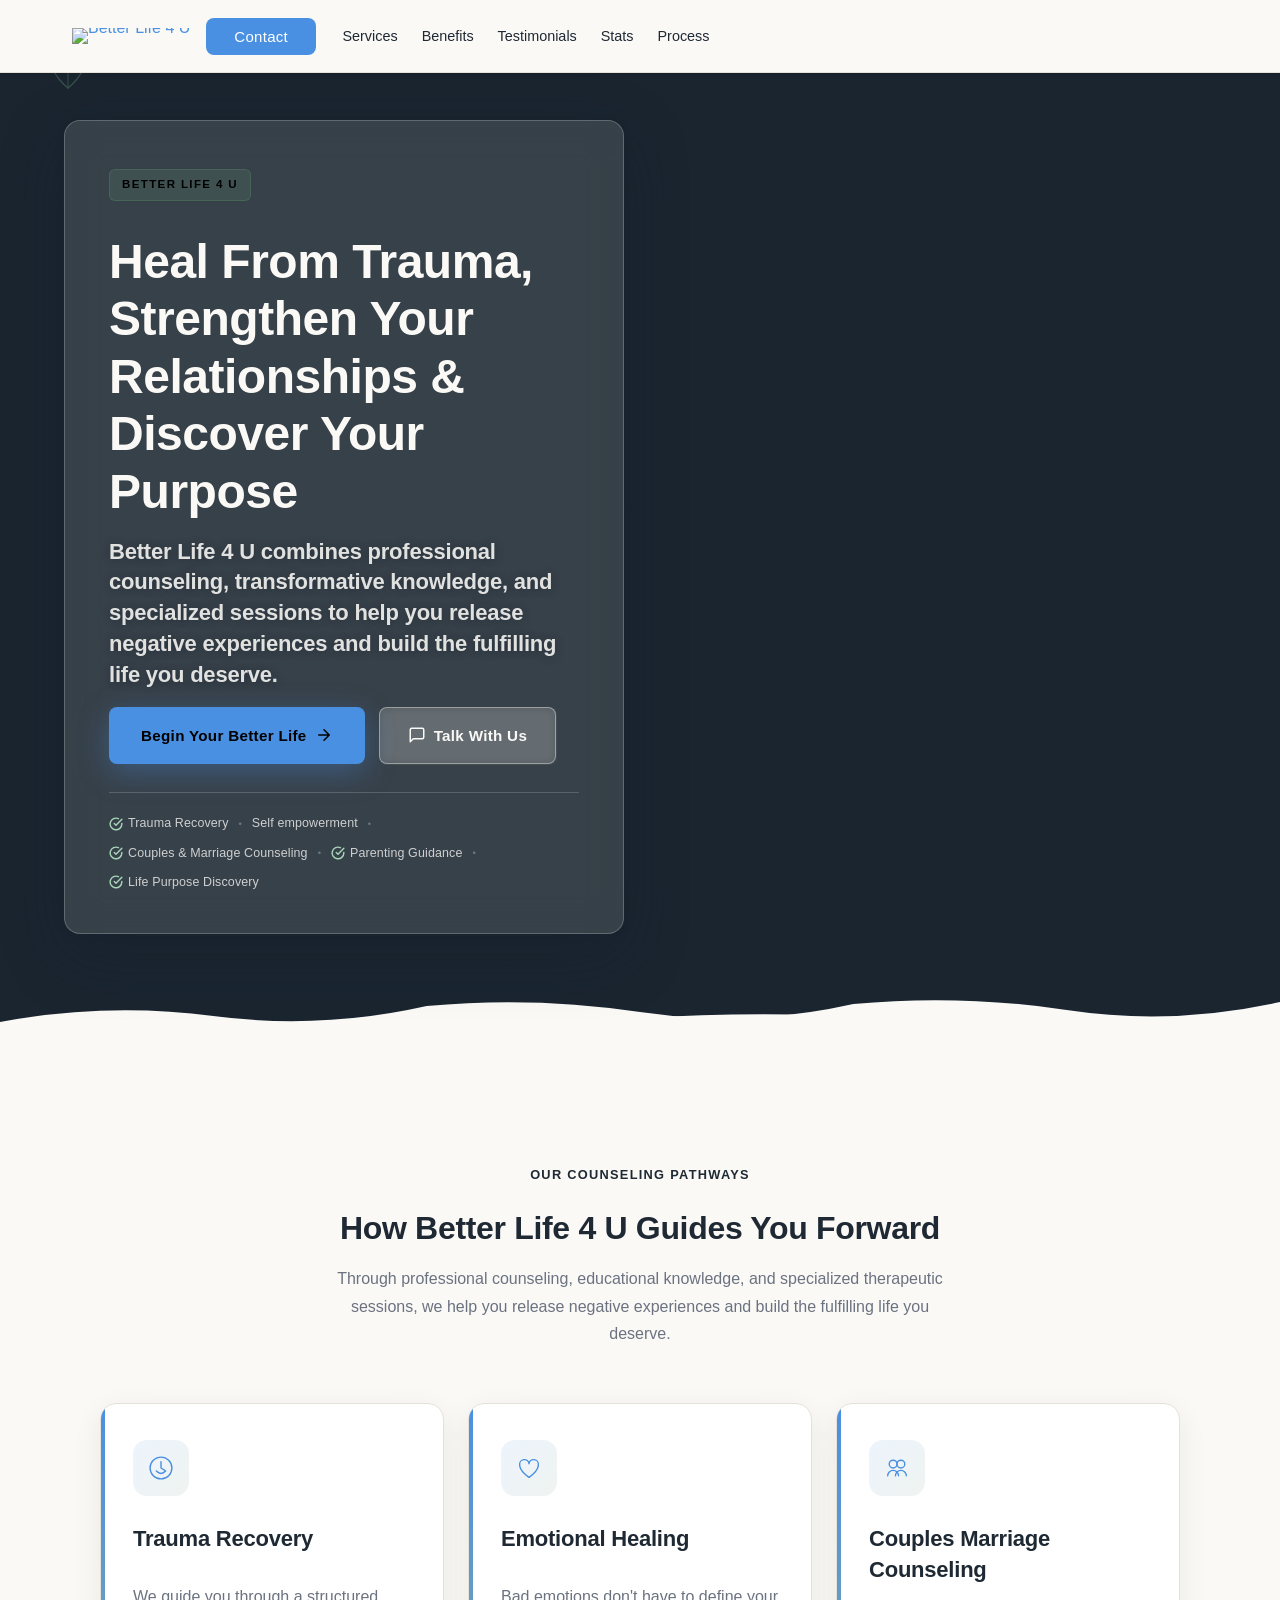
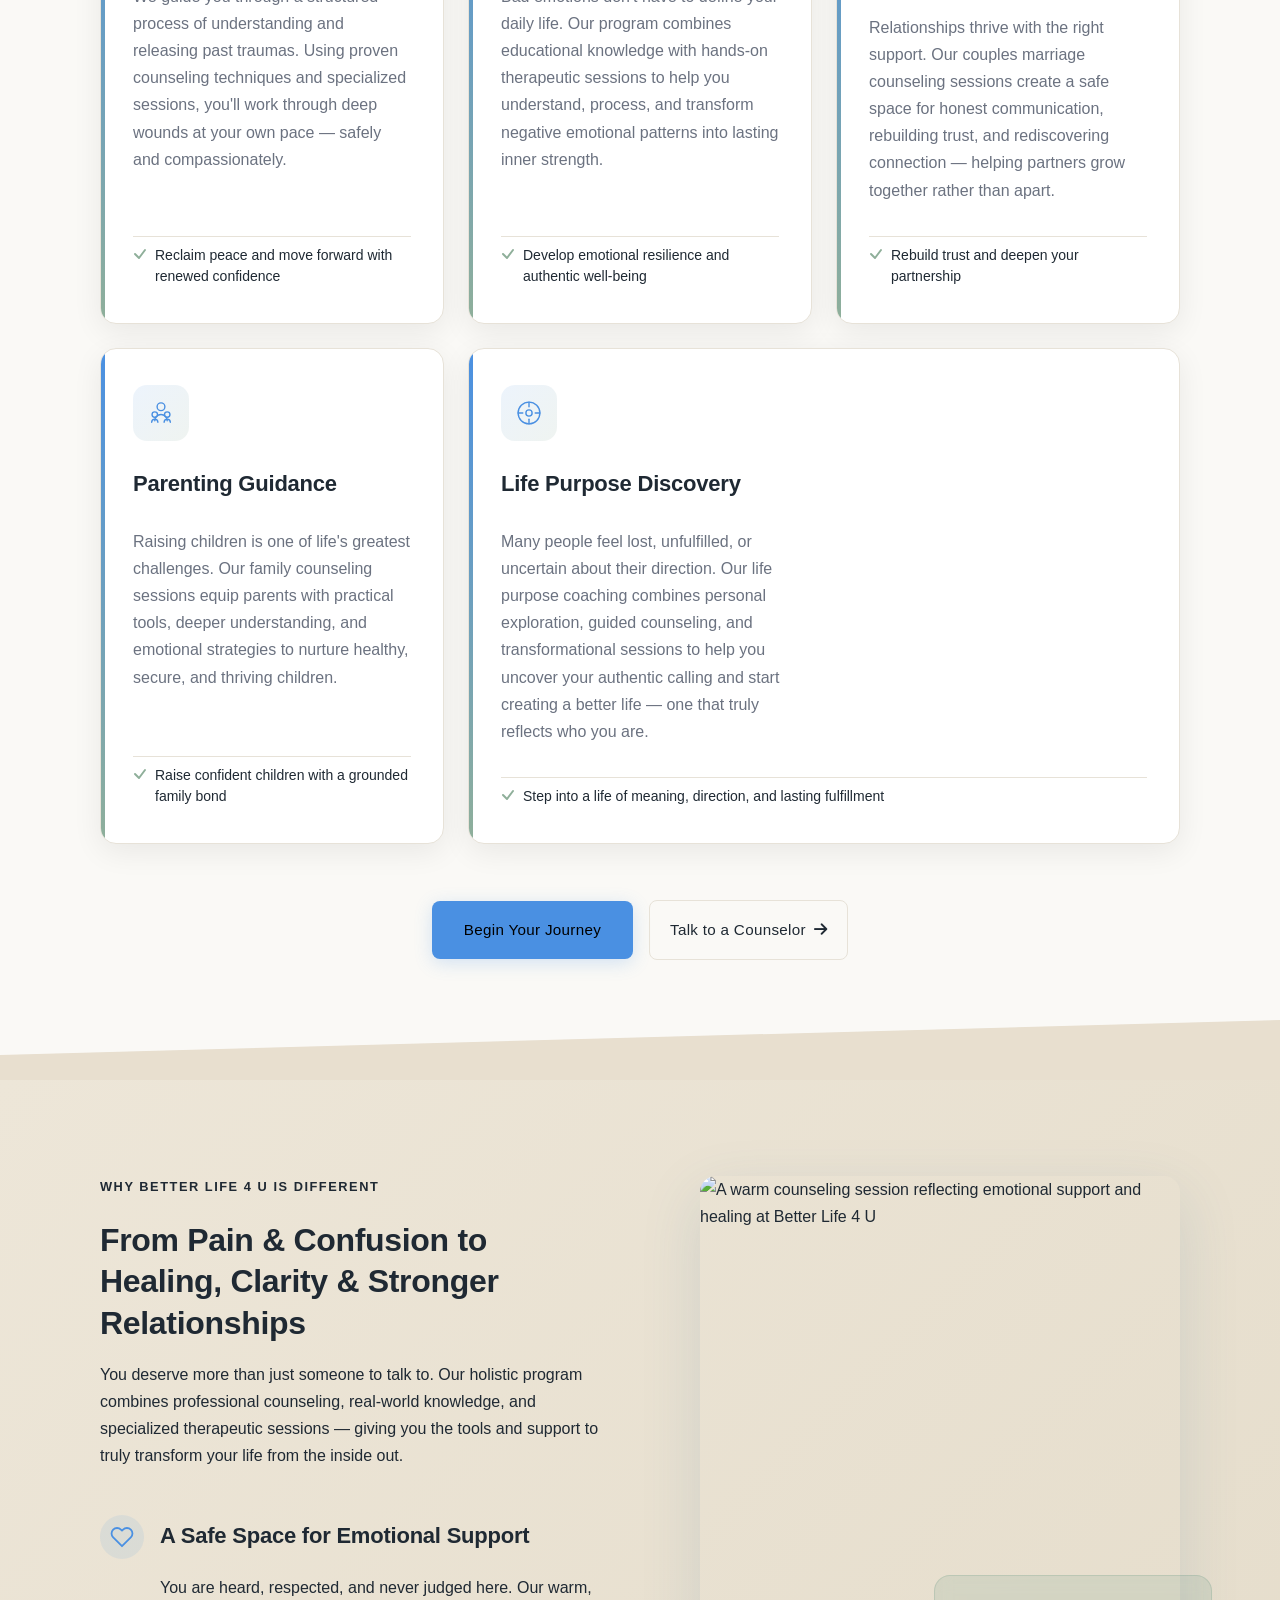
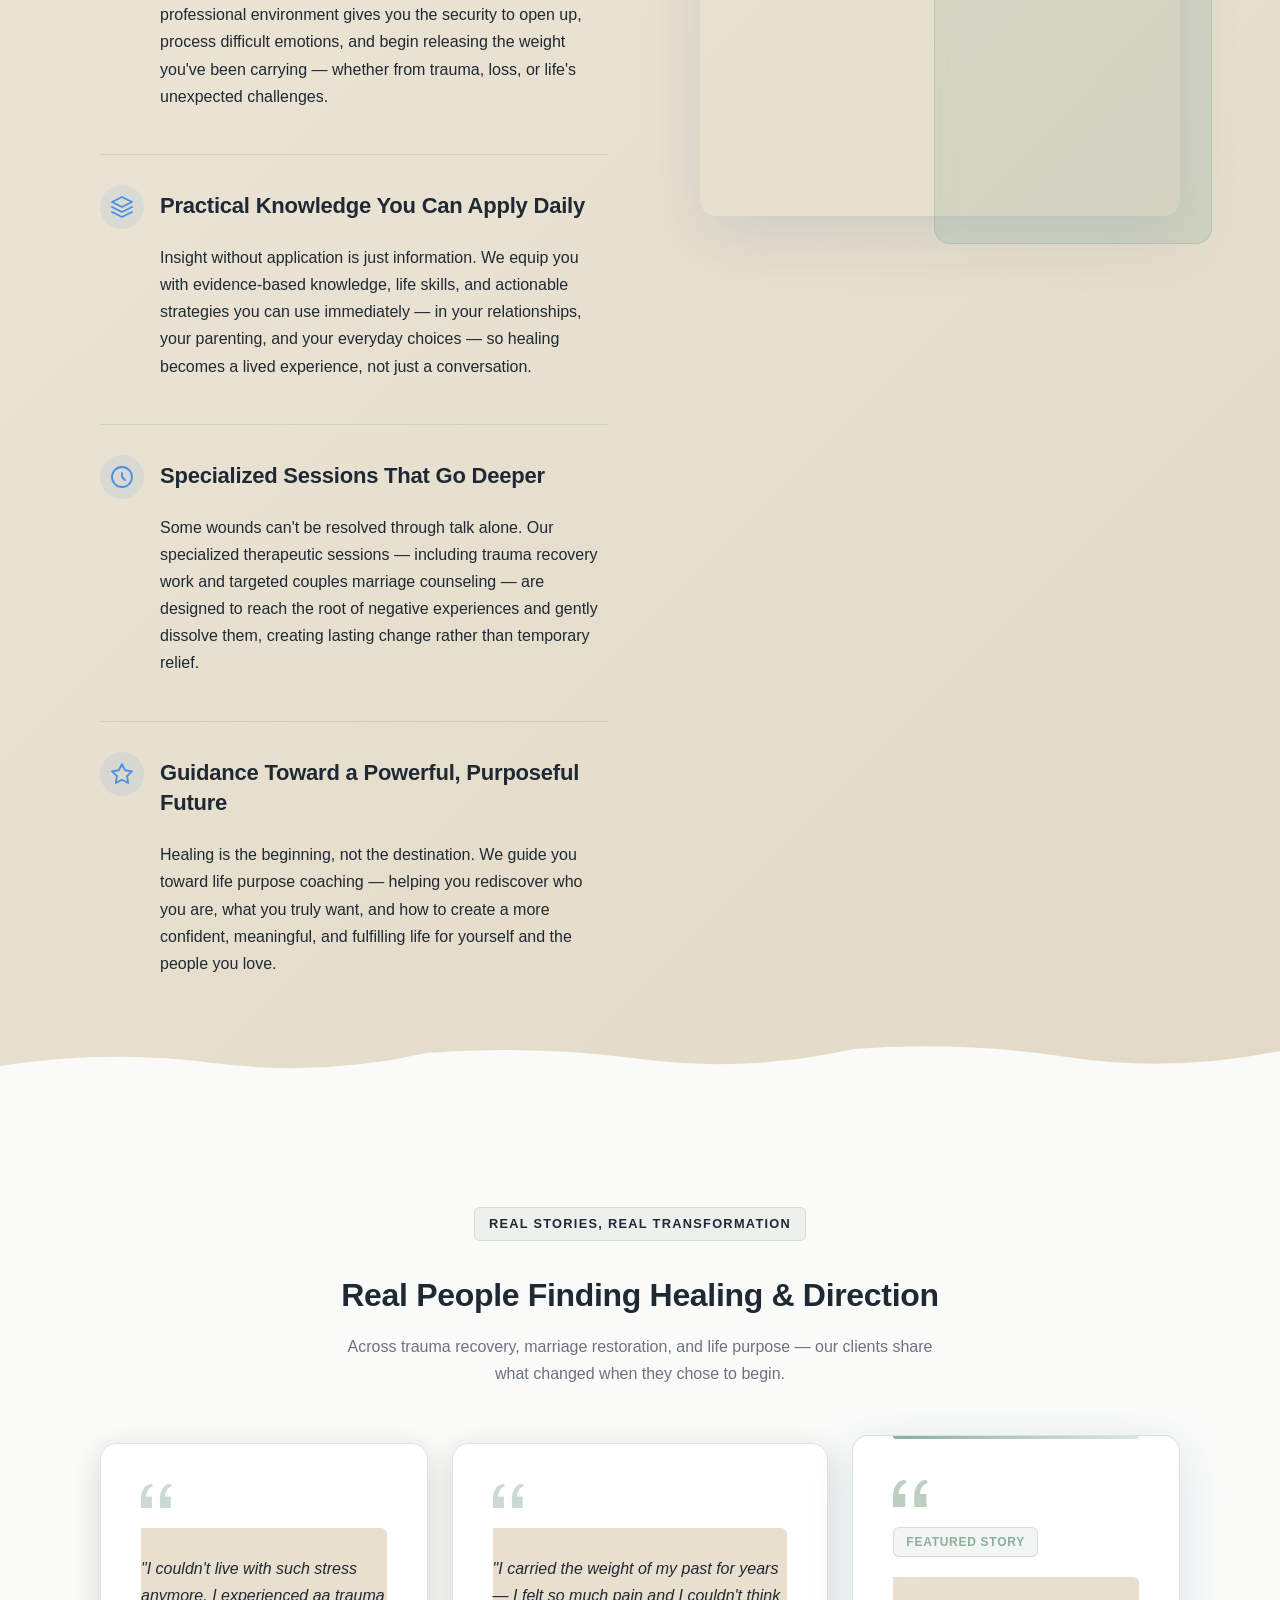
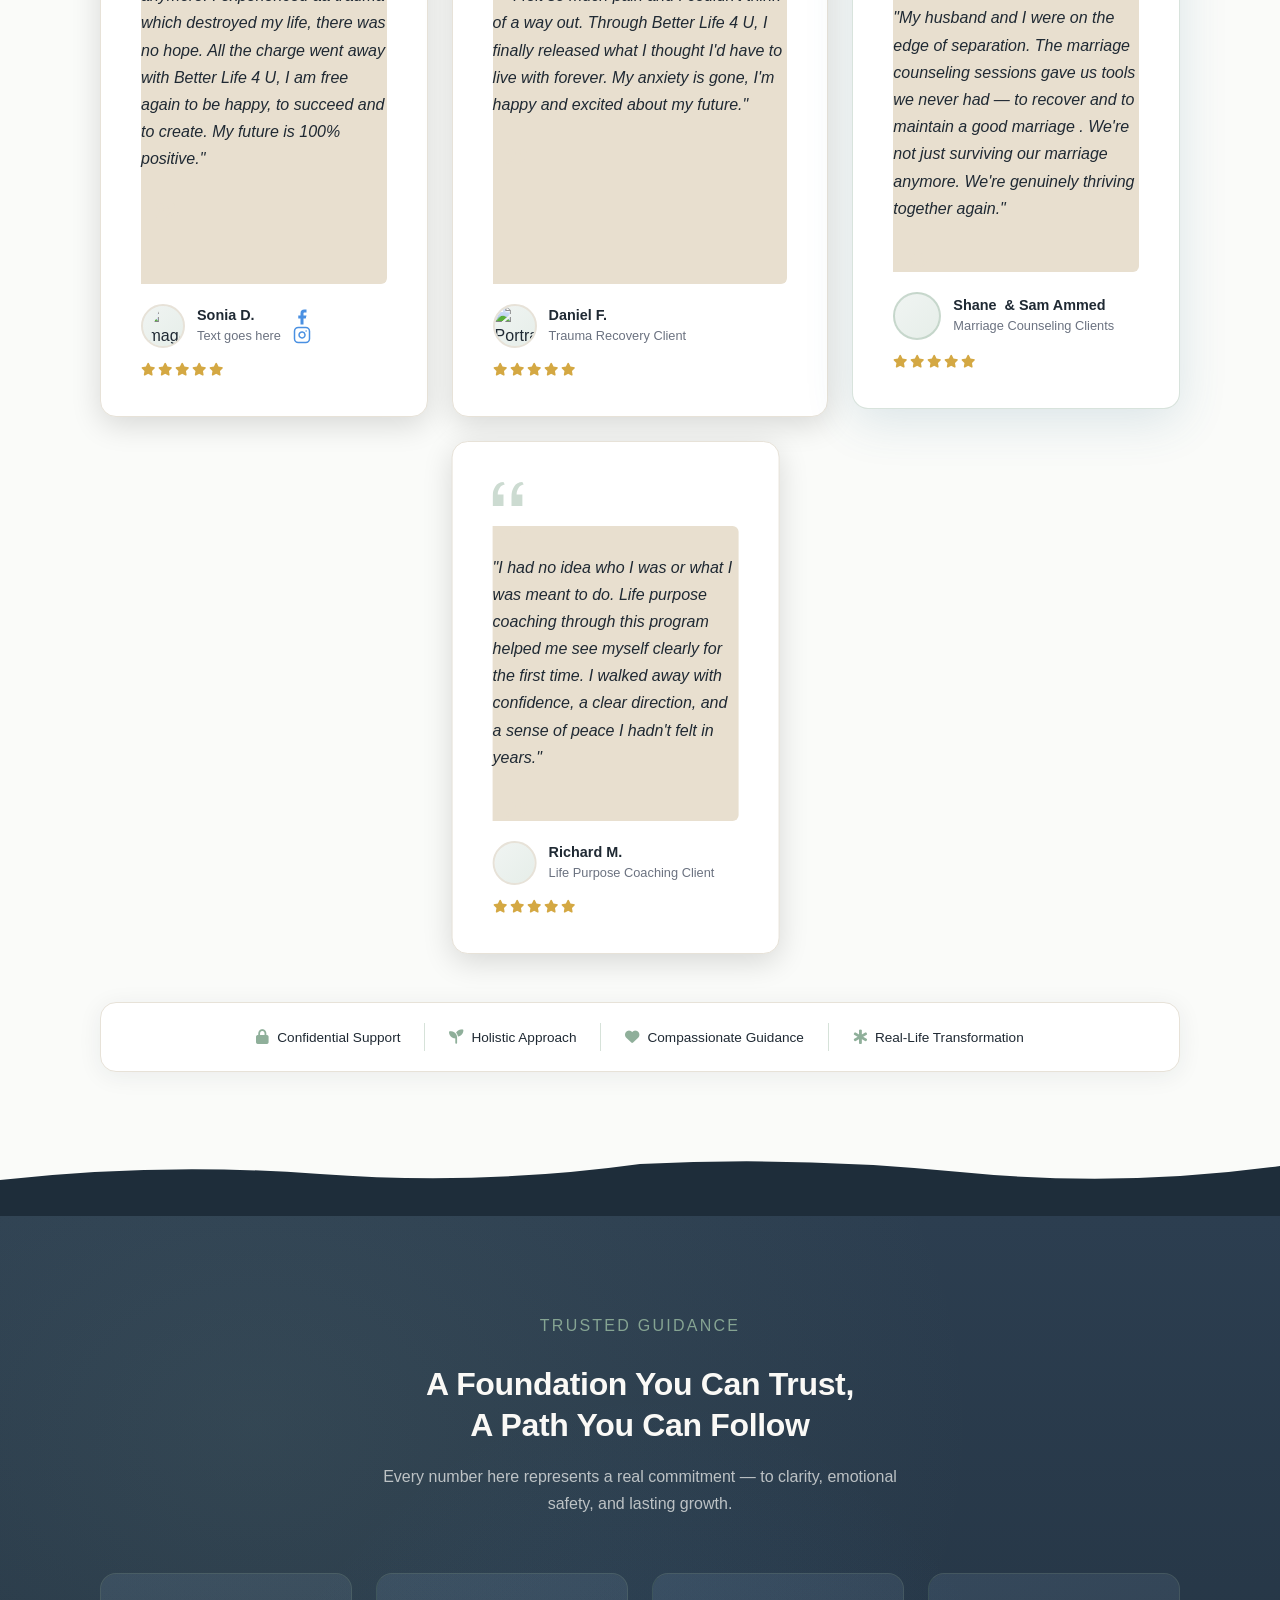
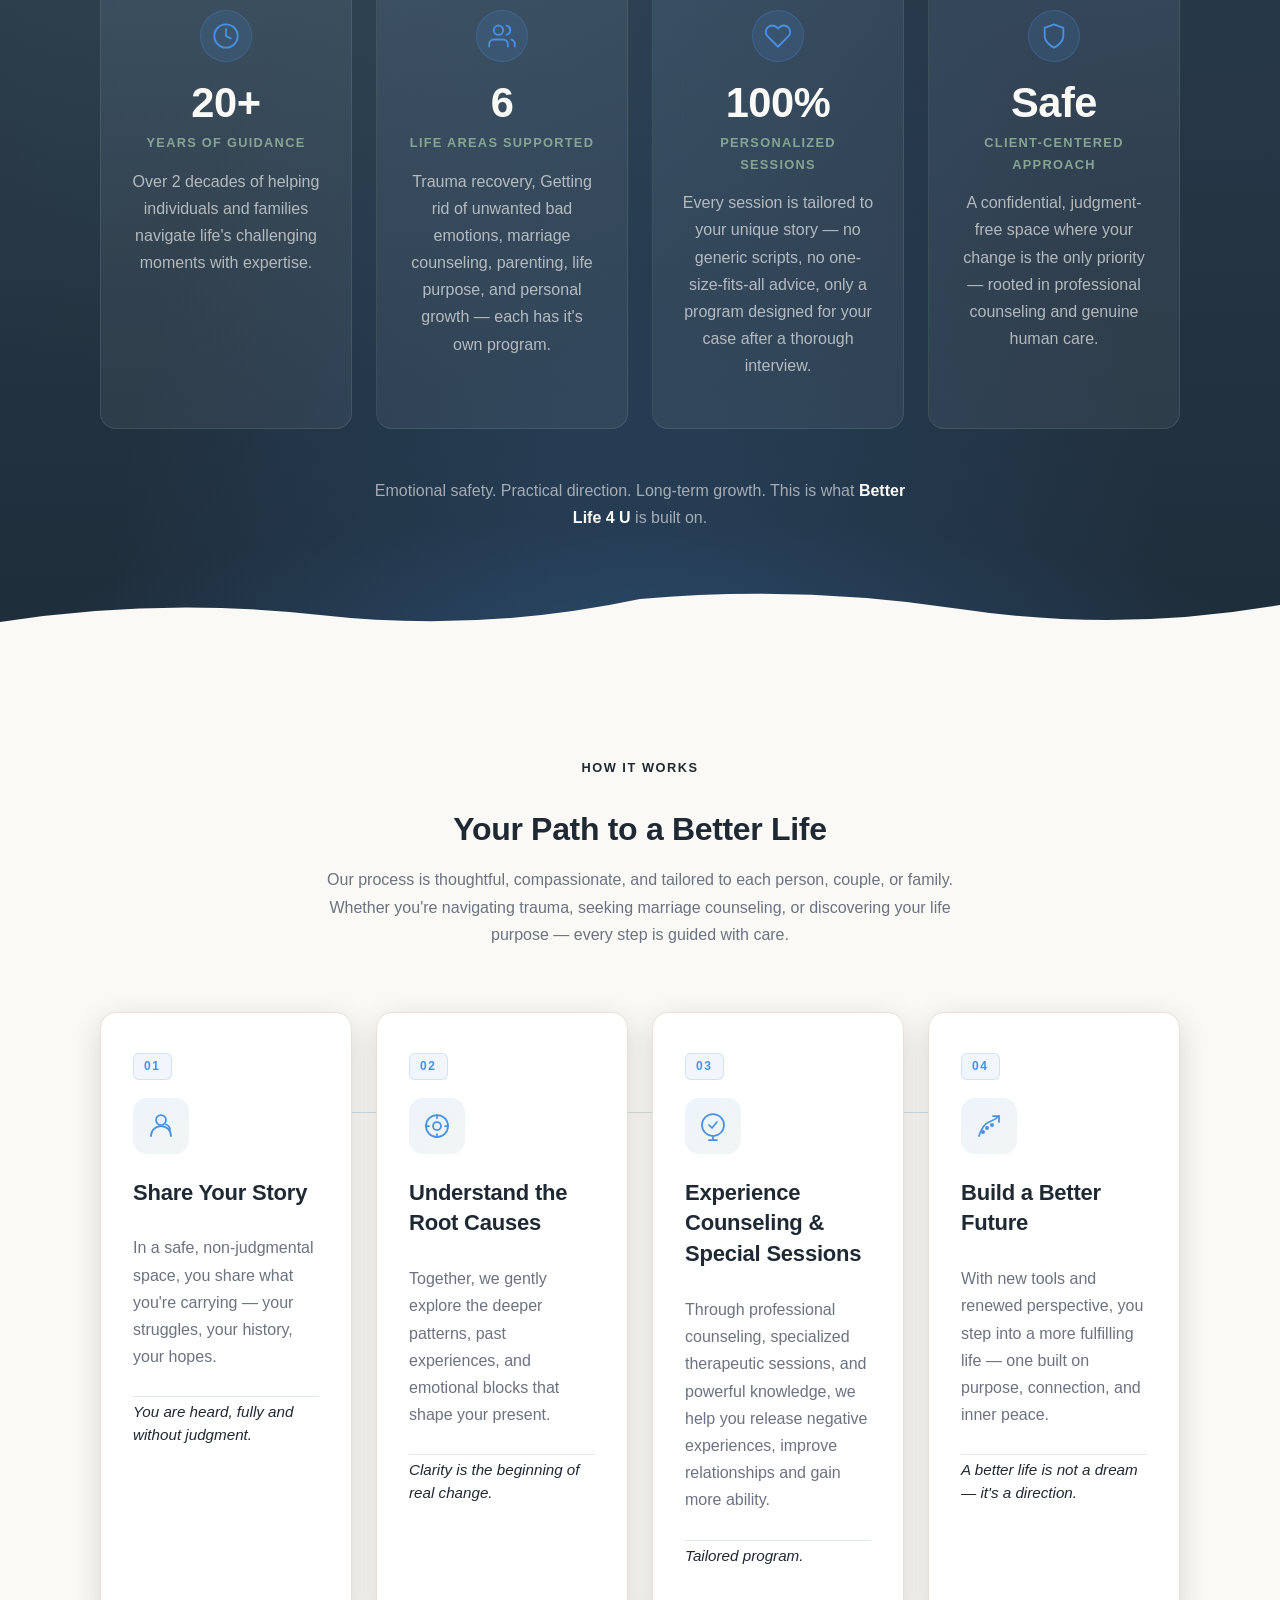
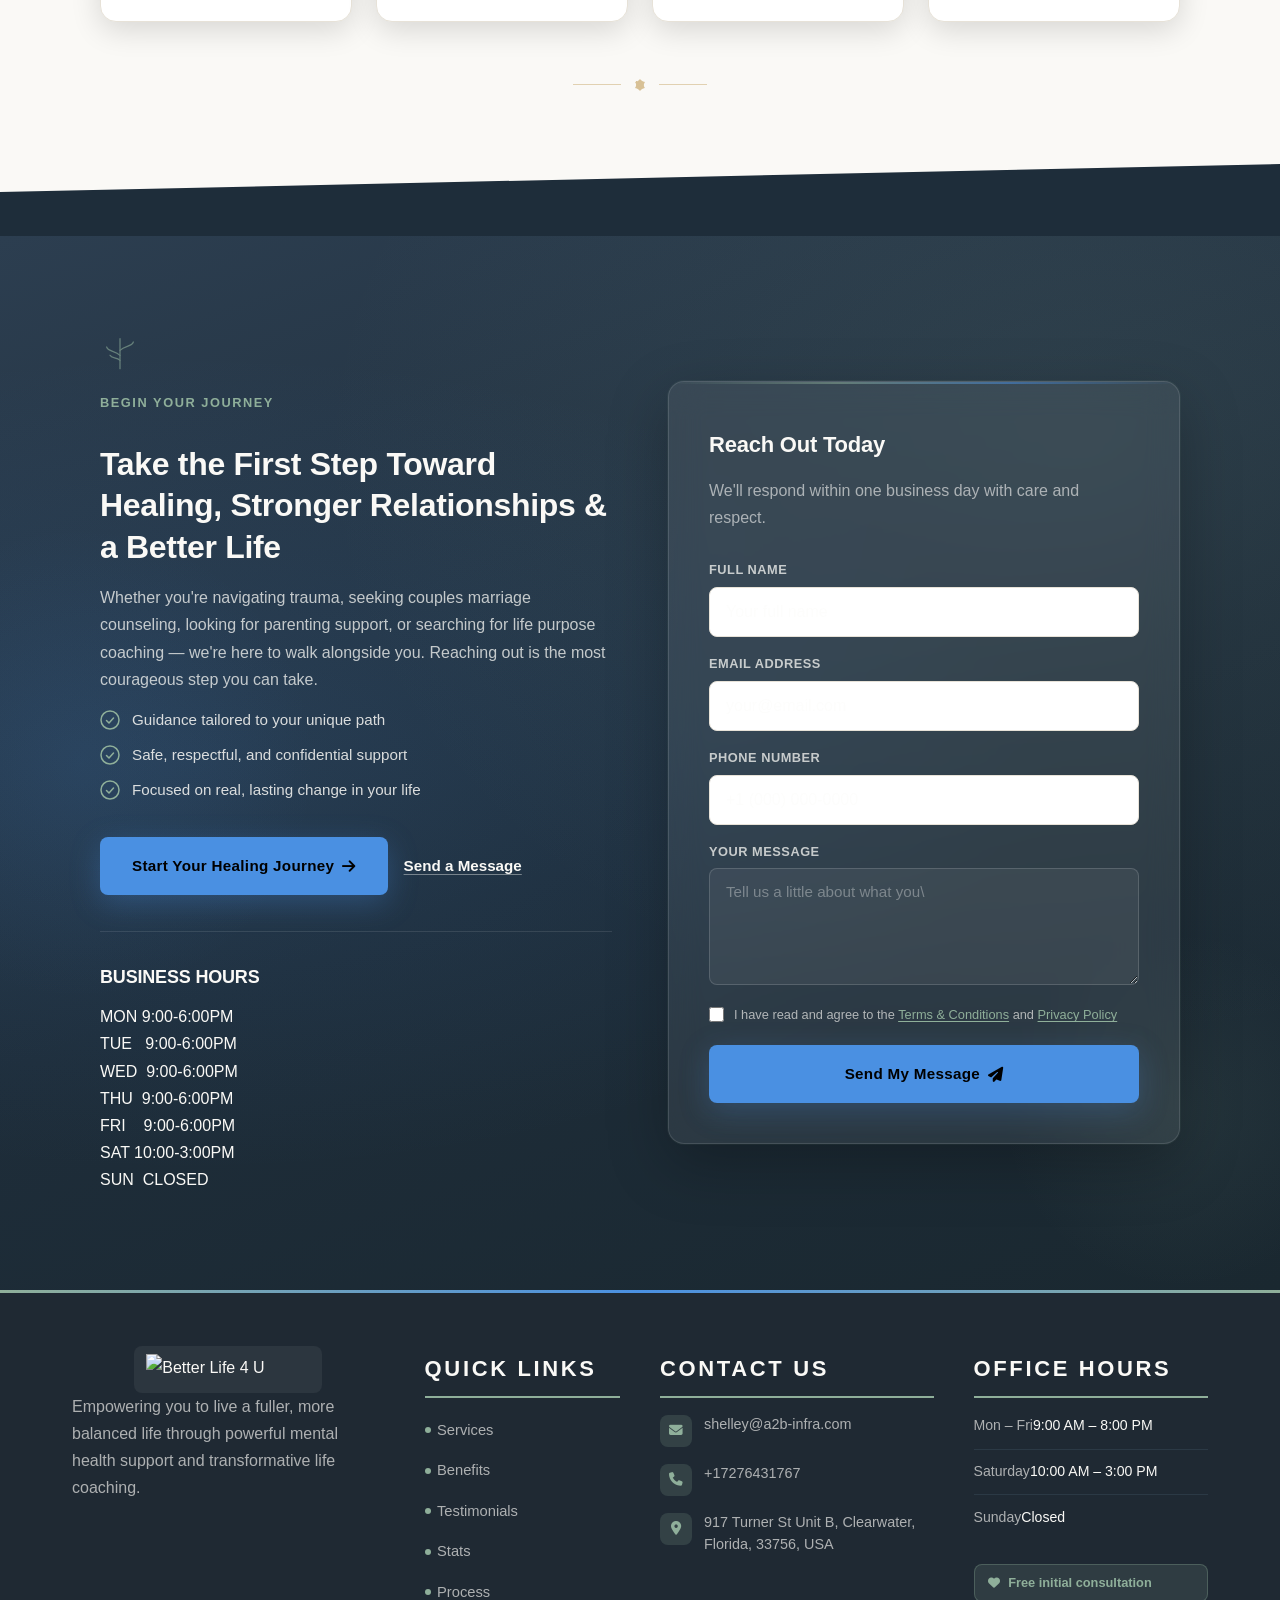
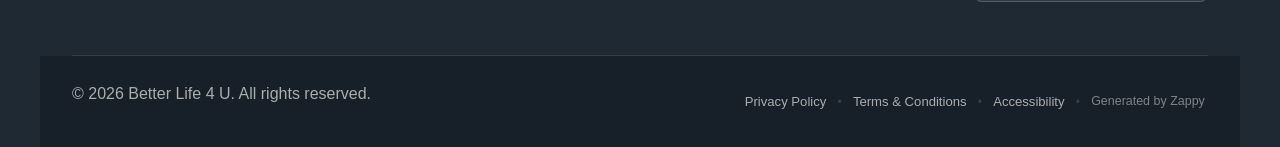
==== public/index.html @ f3b484de "Incremental sync: 1 page(s) — text_edit" ====
<!DOCTYPE html>
<html lang="en">
<head>
    <meta charset="UTF-8">
    <meta name="viewport" content="width=device-width, initial-scale=1.0">
    <meta name="robots" content="index, follow">
    <title>Heal, Grow &amp; Transform Your Life — Better Life 4 U</title>
    <meta name="description" content="Start your journey to emotional freedom today. Better Life 4 U offers couples marriage counseling, trauma recovery, and life purpose coaching to help you build the life you deserve.">
    <meta name="keywords" content="couples marriage counseling, life purpose coaching, overcoming traumas, creating a better life, holistic personal development">
    
    <!-- Favicons -->
    <link rel="icon" type="image/x-icon" href="/assets/favicon.ico">
    <link rel="icon" type="image/png" sizes="16x16" href="/assets/favicon-16x16.png">
    <link rel="icon" type="image/png" sizes="32x32" href="/assets/favicon-32x32.png">
    <link rel="icon" type="image/png" sizes="48x48" href="/assets/favicon-48x48.png">
    <link rel="icon" type="image/png" sizes="192x192" href="/assets/favicon-192x192.png">
    <link rel="icon" type="image/png" sizes="512x512" href="/assets/favicon-512x512.png">
    <link rel="apple-touch-icon" href="/assets/apple-touch-icon.png">
    <!-- Zappy Analytics -->
<script>
(function() {
  'use strict';
  
  // Configuration
  var config = {
    websiteId: '5d0350ec-be22-4048-b2dc-c63a0d45ce3d',
    apiUrl: 'https://api.zappy5.com/api/analytics/track',
    sessionDuration: 30 * 60 * 1000, // 30 minutes
    visitorDuration: 30 * 24 * 60 * 60 * 1000, // 30 days
    trackPageViews: true,
    trackClicks: true,
    trackFormSubmissions: true
  };
  
  // Generate or retrieve persistent visitor ID (30 days)
  function getVisitorId() {
    var visitorKey = 'zappy_visitor_' + config.websiteId;
    var visitor = null;
    
    try {
      visitor = localStorage.getItem(visitorKey);
      if (visitor) {
        var visitorData = JSON.parse(visitor);
        var now = Date.now();
        
        // Check if visitor ID is still valid (30 days)
        if (now - visitorData.created < config.visitorDuration) {
          // Update last seen timestamp
          visitorData.lastSeen = now;
          localStorage.setItem(visitorKey, JSON.stringify(visitorData));
          return visitorData.id;
        }
      }
    } catch (e) {
      console.warn('Zappy Analytics: LocalStorage not available');
    }
    
    // Generate new visitor ID
    var newVisitorId = 'zv_' + Date.now() + '_' + Math.random().toString(36).substr(2, 9);
    
    try {
      localStorage.setItem(visitorKey, JSON.stringify({
        id: newVisitorId,
        created: Date.now(),
        lastSeen: Date.now()
      }));
    } catch (e) {
      // Continue without local storage
    }
    
    return newVisitorId;
  }
  
  // Generate or retrieve session ID (30 minutes)
  function getSessionId() {
    var sessionKey = 'zappy_session_' + config.websiteId;
    var session = null;
    
    try {
      session = sessionStorage.getItem(sessionKey);
      if (session) {
        var sessionData = JSON.parse(session);
        var now = Date.now();
        
        // Check if session is still valid
        if (now - sessionData.timestamp < config.sessionDuration) {
          // Update timestamp
          sessionData.timestamp = now;
          sessionStorage.setItem(sessionKey, JSON.stringify(sessionData));
          return sessionData.id;
        }
      }
    } catch (e) {
      console.warn('Zappy Analytics: SessionStorage not available');
    }
    
    // Generate new session ID
    var newSessionId = 'zs_' + Date.now() + '_' + Math.random().toString(36).substr(2, 9);
    
    try {
      sessionStorage.setItem(sessionKey, JSON.stringify({
        id: newSessionId,
        timestamp: Date.now()
      }));
    } catch (e) {
      // Continue without session storage
    }
    
    return newSessionId;
  }
  
  var visitorId = getVisitorId();
  var sessionId = getSessionId();
  
  // Track an event
  function trackEvent(eventType, data) {
    data = data || {};
    
    var eventData = {
      website_id: config.websiteId,
      event_type: eventType,
      page_path: window.location.pathname,
      referrer: document.referrer || 'direct',
      visitor_id: visitorId,
      session_id: sessionId,
      metadata: data
    };
    
    // Use sendBeacon if available (better for page unload events)
    if (navigator.sendBeacon) {
      var blob = new Blob([JSON.stringify(eventData)], { type: 'application/json' });
      navigator.sendBeacon(config.apiUrl, blob);
    } else {
      // Fallback to fetch
      fetch(config.apiUrl, {
        method: 'POST',
        headers: {
          'Content-Type': 'application/json'
        },
        body: JSON.stringify(eventData),
        keepalive: true
      }).catch(function(error) {
        console.warn('Zappy Analytics: Failed to track event', error);
      });
    }
  }
  
  // Track page view
  if (config.trackPageViews) {
    trackEvent('pageview', {
      title: document.title,
      url: window.location.href
    });
  }
  
  // Track clicks on important elements
  if (config.trackClicks) {
    document.addEventListener('click', function(e) {
      var target = e.target;
      
      // Track button clicks (counted as actions)
      if (target.tagName === 'BUTTON' || target.closest('button')) {
        var button = target.tagName === 'BUTTON' ? target : target.closest('button');
        trackEvent('click', {
          element: 'button',
          text: button.textContent.trim().substring(0, 100),
          id: button.id || null,
          class: button.className || null
        });
      }
      
      // Track link clicks (navigation - not counted as actions)
      else if (target.tagName === 'A' || target.closest('a')) {
        var link = target.tagName === 'A' ? target : target.closest('a');
        trackEvent('navigation', {
          element: 'link',
          text: link.textContent.trim().substring(0, 100),
          href: link.href,
          external: link.hostname !== window.location.hostname
        });
      }
    }, true);
  }
  
  // Track form submissions
  if (config.trackFormSubmissions) {
    document.addEventListener('submit', function(e) {
      var form = e.target;
      
      trackEvent('form_submit', {
        form_id: form.id || null,
        form_name: form.name || null,
        form_action: form.action || null,
        form_method: form.method || 'GET'
      });
    }, true);
  }
  
  // Track time on page (send on page unload)
  var pageLoadTime = Date.now();
  
  window.addEventListener('beforeunload', function() {
    var timeOnPage = Math.floor((Date.now() - pageLoadTime) / 1000); // in seconds
    
    trackEvent('page_unload', {
      time_on_page: timeOnPage,
      page_path: window.location.pathname
    });
  });
  
  // Expose tracking function globally for custom events
  window.zappyAnalytics = {
    track: trackEvent,
    getVisitorId: function() { return visitorId; },
    getSessionId: function() { return sessionId; }
  };
  
})();
</script>
<!-- End Zappy Analytics -->
    <meta property="og:title" content="Heal, Grow &amp; Transform Your Life — Better Life 4 U">
    <meta property="og:description" content="Start your journey to emotional freedom today. Better Life 4 U offers couples marriage counseling, trauma recovery, and life purpose coaching to help you build the life you deserve.">
    <meta name="twitter:card" content="summary_large_image">
    <meta name="twitter:title" content="Heal, Grow &amp; Transform Your Life — Better Life 4 U">
    <meta name="twitter:description" content="Start your journey to emotional freedom today. Better Life 4 U offers couples marriage counseling, trauma recovery, and life purpose coaching to help you build the life you deserve.">
    <meta property="og:type" content="website">
  <meta property="og:locale" content="en_US">
  
  
  
  
  
  <link rel="stylesheet" href="https://cdnjs.cloudflare.com/ajax/libs/font-awesome/6.4.0/css/all.min.css">
  <style>
    .skip-link { position: absolute; top: 0; left: 0; transform: translateY(-200%); padding: 12px 18px; background: var(--bg-dark, #1a1a1a); color: var(--text-light, #fff); font-weight: 600; border-radius: 0 0 8px 0; z-index: 10000; }
    .skip-link:focus { transform: none; outline: 2px solid var(--ring, #fff); outline-offset: 2px; }
    :focus-visible { outline: 2px solid var(--ring, currentColor); outline-offset: 3px; }
  </style>


  
    <!-- Favicons -->
    <link rel="icon" type="image/x-icon" href="/assets/favicon.ico">
    <link rel="icon" type="image/png" sizes="16x16" href="/assets/favicon-16x16.png">
    <link rel="icon" type="image/png" sizes="32x32" href="/assets/favicon-32x32.png">
    <link rel="icon" type="image/png" sizes="48x48" href="/assets/favicon-48x48.png">
    <link rel="icon" type="image/png" sizes="192x192" href="/assets/favicon-192x192.png">
    <link rel="icon" type="image/png" sizes="512x512" href="/assets/favicon-512x512.png">
    <link rel="apple-touch-icon" href="/assets/apple-touch-icon.png">
    <!-- Cookie Consent -->
    <link rel="stylesheet" href="https://cdn.jsdelivr.net/npm/vanilla-cookieconsent@3/dist/cookieconsent.css">
    <script src="https://cdn.jsdelivr.net/npm/vanilla-cookieconsent@3/dist/cookieconsent.umd.js"></script>
    <!-- Mickidum Accessibility Toolbar -->
    <script src="https://cdn.jsdelivr.net/gh/mickidum/acc_toolbar/acctoolbar/acctoolbar.min.js"></script>
    <link rel="stylesheet" href="/styles.css">

    <style id="zappy-dropdown-submenu-styles">
      /* ========== DESKTOP DROPDOWN SUBMENU STYLES ========== */
      /* Base styles for dropdown submenus - parent must be positioned */
      .nav-menu li:has(.sub-menu), nav li:has(.sub-menu), .navbar li:has(.sub-menu), #navMenu li:has(.sub-menu) { position: relative; }
      /* Submenu base - hidden by default */
      .nav-menu .sub-menu, nav .sub-menu, .navbar .sub-menu, #navMenu .sub-menu { display: block !important; position: absolute !important; top: 100%; left: 0; min-width: 220px; background: white; border-radius: 8px; box-shadow: 0 8px 25px rgba(0,0,0,0.15); padding: 8px 0; opacity: 0; visibility: hidden; transform: translateY(10px); transition: all 0.3s ease; z-index: 1000; list-style: none; pointer-events: none; }
      /* CRITICAL: Desktop hover styles to show dropdown */
      .nav-menu li:hover > .sub-menu, nav li:hover > .sub-menu, .navbar li:hover > .sub-menu, #navMenu li:hover > .sub-menu { opacity: 1 !important; visibility: visible !important; transform: translateY(0) !important; pointer-events: auto !important; }
      /* Submenu item styling */
      .sub-menu li { list-style: none; margin: 0; padding: 0; }
      .sub-menu a { display: block !important; padding: 10px 16px !important; color: var(--text-dark, #333) !important; font-weight: 500; text-decoration: none; white-space: nowrap; transition: background-color 0.2s; }
      .sub-menu .zappy-nav-child > a { padding-left: 28px !important; font-size: 0.9em !important; opacity: 0.85 !important; }
      [dir="rtl"] .sub-menu .zappy-nav-child > a, html[lang="he"] .sub-menu .zappy-nav-child > a, html[lang="ar"] .sub-menu .zappy-nav-child > a { padding-left: 10px !important; padding-right: 28px !important; }
      .sub-menu .zappy-nav-parent > a { font-weight: 600 !important; }
      .sub-menu a:hover { background-color: #f5f5f5; }
      /* RTL (Hebrew/Arabic) dropdown positioning */
      [dir="rtl"] .nav-menu .sub-menu, [dir="rtl"] nav .sub-menu, [dir="rtl"] .navbar .sub-menu, html[lang="he"] .nav-menu .sub-menu, html[lang="he"] nav .sub-menu, html[lang="he"] .navbar .sub-menu, html[lang="ar"] .nav-menu .sub-menu, html[lang="ar"] nav .sub-menu, html[lang="ar"] .navbar .sub-menu { left: auto !important; right: 0 !important; }
      /* Hide empty dropdown menus (exclude catalog sub-menus that use <a> children instead of <li>) */
      .sub-menu:empty, .sub-menu:not(:has(li:not(.zappy-hidden-menu-item))):not(:has(> a)), .sub-menu:not(:has(li)):not(:has(> a)) { display: none !important; opacity: 0 !important; visibility: hidden !important; pointer-events: none !important; }
      /* Desktop: show submenu on Menu Group hover */
      li:has(.menu-group-title):hover > .sub-menu { opacity: 1 !important; visibility: visible !important; transform: translateY(0) !important; pointer-events: auto !important; }
      /* Menu Group title styling */
      .nav-menu > li > .menu-group-title, #navMenu > li > .menu-group-title { display: inline-block; padding: 0.5rem 1rem; cursor: default; user-select: none; }
      
      /* ========== MOBILE SUBMENU STYLES ========== */
      @media (max-width: 768px) {
        .nav-menu .sub-menu, nav .sub-menu, .navbar .sub-menu, #navMenu .sub-menu { position: static !important; transform: none !important; box-shadow: none !important; background: transparent !important; max-height: 0; overflow: hidden; opacity: 0; visibility: hidden; transition: max-height 0.3s ease, opacity 0.3s ease; padding: 0 !important; border-radius: 0 !important; }
        .navbar .sub-menu.mobile-expanded, .nav-menu .sub-menu.mobile-expanded, #navMenu .sub-menu.mobile-expanded { max-height: none !important; overflow-y: visible !important; opacity: 1 !important; visibility: visible !important; padding: 8px 0 8px 16px !important; }
        [dir="rtl"] .sub-menu.mobile-expanded, html[lang="he"] .sub-menu.mobile-expanded { padding: 8px 16px 8px 0 !important; }
        /* Disable hover behavior on mobile */
        .nav-menu li:hover > .sub-menu, nav li:hover > .sub-menu, .navbar li:hover > .sub-menu, #navMenu li:hover > .sub-menu { opacity: 0; visibility: hidden; pointer-events: none; }
        .nav-menu li > .sub-menu.mobile-expanded, nav li > .sub-menu.mobile-expanded, .navbar li > .sub-menu.mobile-expanded, #navMenu li > .sub-menu.mobile-expanded { opacity: 1 !important; visibility: visible !important; pointer-events: auto !important; }
        .nav-menu li:has(.sub-menu), nav li:has(.sub-menu), .navbar li:has(.sub-menu), #navMenu li:has(.sub-menu) { display: flex !important; flex-wrap: wrap !important; align-items: center !important; position: relative !important; min-height: 44px !important; }
        .nav-menu li:has(.sub-menu) > a, nav li:has(.sub-menu) > a, .navbar li:has(.sub-menu) > a, #navMenu li:has(.sub-menu) > a { flex: 1 !important; min-width: 0 !important; }
        .nav-menu li:has(.sub-menu) > .menu-group-title, nav li:has(.sub-menu) > .menu-group-title, .navbar li:has(.sub-menu) > .menu-group-title, #navMenu li:has(.sub-menu) > .menu-group-title { flex: 1 !important; min-width: 0 !important; padding: 0 !important; line-height: inherit !important; }
        .nav-menu li:has(.sub-menu) > .sub-menu, nav li:has(.sub-menu) > .sub-menu, .navbar li:has(.sub-menu) > .sub-menu, #navMenu li:has(.sub-menu) > .sub-menu { flex-basis: 100% !important; width: 100% !important; }
        .nav-menu li:has(.sub-menu) > a [class*="chevron"], .nav-menu li:has(.sub-menu) > a [class*="arrow"], .nav-menu li:has(.sub-menu) > a .fa-chevron-down, .nav-menu li:has(.sub-menu) > a .fa-angle-down, nav li:has(.sub-menu) > a [class*="chevron"], nav li:has(.sub-menu) > a [class*="arrow"], #navMenu li:has(.sub-menu) > a [class*="chevron"], #navMenu li:has(.sub-menu) > a [class*="arrow"] { display: none !important; visibility: hidden !important; }
        .mobile-submenu-toggle { display: flex !important; align-items: center !important; justify-content: center !important; width: 44px !important; height: auto !important; background: transparent !important; border: none !important; cursor: pointer !important; color: var(--text-dark) !important; position: static !important; flex-shrink: 0 !important; align-self: stretch !important; z-index: 2 !important; padding: 0 !important; margin: 0 !important; }
        .mobile-submenu-toggle::after { content: '' !important; width: 0 !important; height: 0 !important; border-left: 6px solid transparent !important; border-right: 6px solid transparent !important; border-top: 7px solid currentColor !important; transition: transform 0.3s ease !important; }
        .mobile-submenu-toggle.expanded::after { transform: rotate(180deg) !important; }
        .sub-menu a { padding: 10px 0 !important; display: block !important; color: var(--text-dark) !important; white-space: normal !important; }
        .sub-menu .zappy-nav-child > a { padding-left: 28px !important; font-size: 0.9em !important; opacity: 0.85 !important; }
        [dir="rtl"] .sub-menu .zappy-nav-child > a, html[lang="he"] .sub-menu .zappy-nav-child > a, html[lang="ar"] .sub-menu .zappy-nav-child > a { padding-left: 0 !important; padding-right: 28px !important; }
        .sub-menu .zappy-nav-parent > a { font-weight: 600 !important; }
        .nav-menu.active, #navMenu.active { max-width: 100vw !important; overflow-x: hidden !important; box-sizing: border-box !important; }
        .navbar .sub-menu li a, nav.navbar .sub-menu li a, .zappy-products-dropdown .sub-menu a { color: var(--text-dark) !important; }
      }
      @media (min-width: 769px) { .mobile-submenu-toggle { display: none !important; } }
    </style>

    <style id="zappy-widget-visibility">
      html[dir="rtl"] .whatsapp-float { right: 20px !important; left: auto !important; }
      html[dir="ltr"] .whatsapp-float, html:not([dir]) .whatsapp-float { left: 20px !important; right: auto !important; }
      html[dir="rtl"] #mic-access-tool-general-button, html[dir="rtl"] .mic-access-tool-general-button,
      html[dir="rtl"] #mic-init-access-tool .mic-access-tool-general-button,
      html[dir="rtl"] #mic-init-access-tool #mic-access-tool-general-button,
      html[dir="rtl"] ._access-icon { left: 20px !important; right: auto !important; }
      html[dir="ltr"] #mic-access-tool-general-button, html[dir="ltr"] .mic-access-tool-general-button,
      html[dir="ltr"] #mic-init-access-tool .mic-access-tool-general-button,
      html[dir="ltr"] #mic-init-access-tool #mic-access-tool-general-button,
      html[dir="ltr"] ._access-icon,
      html:not([dir]) #mic-access-tool-general-button, html:not([dir]) .mic-access-tool-general-button,
      html:not([dir]) #mic-init-access-tool .mic-access-tool-general-button,
      html:not([dir]) #mic-init-access-tool #mic-access-tool-general-button,
      html:not([dir]) ._access-icon { right: 20px !important; left: auto !important; }
      @media (max-width: 768px) { .whatsapp-float { display: flex !important; } }
      @media (min-width: 769px) { .whatsapp-float { display: flex !important; } }
      @media (max-width: 768px) {
        #mic-access-tool-general-button, .mic-access-tool-general-button,
        #mic-init-access-tool .mic-access-tool-general-button, #mic-init-access-tool #mic-access-tool-general-button,
        ._access-icon { display: flex !important; visibility: visible !important; opacity: 1 !important; pointer-events: auto !important; }
        #mic-access-tool-box.opened-mic-access-tool, .mic-access-tool-box.opened-mic-access-tool,
        #mic-init-access-tool #mic-access-tool-box.opened-mic-access-tool {
          visibility: visible !important; opacity: 1 !important; pointer-events: auto !important;
        }
      }
      @media (min-width: 769px) {
        #mic-access-tool-general-button, .mic-access-tool-general-button,
        #mic-init-access-tool .mic-access-tool-general-button, #mic-init-access-tool #mic-access-tool-general-button,
        ._access-icon { display: flex !important; visibility: visible !important; opacity: 1 !important; pointer-events: auto !important; }
        #mic-access-tool-box.opened-mic-access-tool, .mic-access-tool-box.opened-mic-access-tool,
        #mic-init-access-tool #mic-access-tool-box.opened-mic-access-tool {
          visibility: visible !important; opacity: 1 !important; pointer-events: auto !important;
        }
      }
    </style>
</head>
<body>
<a class="skip-link" href="#main">Skip to main content</a>
  <nav class="navbar">
  <button class="mobile-toggle" id="mobileToggle" aria-label="Menu">
    <svg class="hamburger-icon" width="24" height="24" viewBox="0 0 24 24" fill="none">
      <path d="M3 12h18M3 6h18M3 18h18" stroke="currentColor" stroke-width="2" stroke-linecap="round"></path>
    </svg>
    <svg class="close-icon" width="24" height="24" viewBox="0 0 24 24" fill="none" style="display: none;">
      <path d="M18 6L6 18M6 6l12 12" stroke="currentColor" stroke-width="2" stroke-linecap="round"></path>
    </svg>
  </button>

  <button class="phone-header-btn" data-phone="+17276431767" aria-label="Call">
    <svg width="20" height="20" viewBox="0 0 24 24" fill="currentColor">
      <path d="M22 16.92v3a2 2 0 0 1-2.18 2 19.79 19.79 0 0 1-8.63-3.07 19.5 19.5 0 0 1-6-6 19.79 19.79 0 0 1-3.07-8.67A2 2 0 0 1 4.11 2h3a2 2 0 0 1 2 1.72 12.84 12.84 0 0 0 .7 2.81 2 2 0 0 1-.45 2.11L8.09 9.91a16 16 0 0 0 6 6l1.27-1.27a2 2 0 0 1 2.11-.45 12.84 12.84 0 0 0 2.81.7A2 2 0 0 1 22 16.92z"></path>
    </svg>
  </button>

  <div class="nav-container">
    <div class="nav-brand">
      <a href="/" class="logo-link"><img class="logo" src="/assets/site-home-image-1.webp" alt="Better Life 4 U"></a>
    </div>

    <ul class="nav-menu" id="navMenu"><li><a href="#services">Services</a></li><li><a href="#benefits">Benefits</a></li><li><a href="#testimonials">Testimonials</a></li><li><a href="#stats">Stats</a></li><li><a href="#process">Process</a></li></ul>

    <div class="nav-cta-container"><li class="nav-cta-item"><a href="#contact" class="nav-cta-btn">Contact</a></li></div>
  </div>
</nav>
<script>

// Navbar Mobile Menu Toggle and Contrast Fix
(function() {
  // Use 'load' event instead of 'DOMContentLoaded' to ensure we run AFTER all other scripts
  window.addEventListener('load', function() {
    
    // FIX MOBILE BUTTON CONTRAST
    // Detect navbar background color and apply contrasting color to mobile buttons
    const navbar = document.querySelector('.navbar, nav, header');
    if (!navbar) {
      console.log('[Navbar] Navbar element not found');
      return;
    }
    
    // DECLARE VARIABLES EARLY to avoid Temporal Dead Zone errors
    // These are used in multiple places below
    let mobileToggle = document.getElementById('mobileToggle') ||
                       document.querySelector('.mobile-toggle') ||
                       document.querySelector('.hamburger') ||
                       document.querySelector('.hamburger-menu') ||
                       document.querySelector('.menu-toggle') ||
                       document.querySelector('.burger-menu') ||
                       document.querySelector('[aria-label="Menu"]') ||
                       document.querySelector('[aria-label="תפריט"]');
    
    const phoneBtn = document.querySelector('.phone-header-btn');
    
    const computedStyle = window.getComputedStyle(navbar);
    let bgColor = computedStyle.backgroundColor;
    
    console.log('[Navbar] Initial navbar background:', bgColor);
    
    // Check if background is transparent or rgba with 0 alpha
    const isTransparent = bgColor === 'transparent' || 
                         bgColor === 'rgba(0, 0, 0, 0)' ||
                         (bgColor.startsWith('rgba') && bgColor.includes(', 0)'));
    
    if (isTransparent) {
      // Check for background-image or gradient
      const bgImage = computedStyle.backgroundImage;
      if (bgImage && bgImage !== 'none') {
        console.log('[Navbar] Navbar has background image/gradient, using dark text');
        bgColor = 'rgb(240, 240, 240)'; // Assume light background
      } else {
        // Transparent navbar - check body background
        const bodyBg = window.getComputedStyle(document.body).backgroundColor;
        console.log('[Navbar] Navbar transparent, using body background:', bodyBg);
        bgColor = bodyBg;
      }
    }
    
    // Calculate luminance to determine if background is light or dark
    const rgb = bgColor.match(/\d+/g);
    if (rgb && rgb.length >= 3) {
      const r = parseInt(rgb[0]);
      const g = parseInt(rgb[1]);
      const b = parseInt(rgb[2]);
      const luminance = (0.299 * r + 0.587 * g + 0.114 * b) / 255;
      
      // Mobile button colors are set by Claude's AI-generated CSS (same as .nav-menu a)
      // No dynamic color overrides needed - colors come from the generated navbar CSS
      console.log('[Navbar] Mobile button colors preserved from Claude CSS (luminance:', luminance.toFixed(2) + ')');
      
      // FIX ICON SIZES - Ensure SVGs are properly sized and visible
      // INJECT CRITICAL CSS TO OVERRIDE ANY CONFLICTING RULES
      const criticalCSS = document.createElement('style');
      criticalCSS.id = 'zappy-mobile-nav-fix';
      const htmlLang = document.documentElement.lang || 'en';
      const htmlDir = document.documentElement.dir || 'ltr';
      // Check both dir attribute AND lang for RTL detection
      // dir="rtl" is the most reliable indicator
      const isRTL = htmlDir === 'rtl' || htmlLang === 'he' || htmlLang === 'ar';
      
      criticalCSS.textContent = `
        /* Hide mobile buttons on desktop, show only on mobile */
        @media (min-width: 769px) {
          .mobile-toggle,
          .phone-header-btn {
            display: none !important;
          }
        }
        
        /* Show and position mobile buttons correctly on mobile */
        @media (max-width: 768px) {
          .navbar,
          nav.navbar {
            min-height: 70px !important;
          }

          .mobile-toggle,
          .phone-header-btn {
            position: absolute !important;
            top: 0 !important;
            bottom: 0 !important;
            margin-top: auto !important;
            margin-bottom: auto !important;
            transform: none !important;
            z-index: 1001 !important;
            display: flex !important;
            align-items: center !important;
            justify-content: center !important;
            width: 36px !important;
            height: 36px !important;
            border-radius: 50% !important;
            border: none !important;
            cursor: pointer !important;
            padding: 6px !important;
            background: none !important;
            color: var(--nav-text, var(--text-dark)) !important;
            touch-action: manipulation !important;
            -webkit-tap-highlight-color: transparent !important;
          }

          html[data-zappy-site-type="ecommerce"] .phone-header-btn,
          body[data-zappy-site-type="ecommerce"] .phone-header-btn,
          html[data-zappy-site-type="ecommerce"] header .phone-header-btn,
          html[data-zappy-site-type="ecommerce"] nav .phone-header-btn {
            display: none !important;
            visibility: hidden !important;
            width: 0 !important;
            height: 0 !important;
            min-width: 0 !important;
            overflow: hidden !important;
          }
          
          /* LTR positioning (default): hamburger LEFT, phone RIGHT */
          html:not([dir="rtl"]):not([lang="he"]):not([lang="ar"]) .mobile-toggle,
          html[dir="ltr"] .mobile-toggle {
            left: 12px !important;
            right: auto !important;
          }
          html:not([dir="rtl"]):not([lang="he"]):not([lang="ar"]) .phone-header-btn,
          html[dir="ltr"] .phone-header-btn {
            right: 12px !important;
            left: auto !important;
          }
          
          /* RTL positioning: hamburger RIGHT, phone LEFT */
          html[dir="rtl"] .mobile-toggle,
          html[lang="he"] .mobile-toggle,
          html[lang="ar"] .mobile-toggle {
            right: 12px !important;
            left: auto !important;
          }
          html[dir="rtl"] .phone-header-btn,
          html[lang="he"] .phone-header-btn,
          html[lang="ar"] .phone-header-btn {
            left: 12px !important;
            right: auto !important;
          }
          
          /* CRITICAL: Ensure nav-container has min-height on mobile */
          /* All children are positioned absolutely/fixed on mobile, so height:auto collapses to 0 */
          .nav-container {
            min-height: 70px !important;
            position: relative !important;
          }
          
          /* Ensure SVG icons are properly sized and inherit color */
          .mobile-toggle svg,
          .phone-header-btn svg {
            width: 24px !important;
            height: 24px !important;
            /* Don't force display - let JavaScript control hamburger/close toggle */
          }
          
          /* Reset nav-cta-container on mobile - remove desktop box-shadow/padding */
          /* that creates a visible ghost box when CTA button is hidden */
          .nav-cta-container {
            box-shadow: none !important;
            padding: 0 !important;
          }
          
          /* Hide nav-cta-container entirely on mobile when there's no lang-switcher */
          /* (only the CTA button is inside, and it's hidden on mobile) */
          .nav-cta-container:not(:has(.lang-switcher)) {
            display: none !important;
          }
          
          /* CRITICAL: Prevent hero image fade gradient from bleeding over headline text */
          /* The .image-fade-gradient has bottom: -30px (extends below parent) */
          /* On mobile stacked layout, this overlaps the h1 text below the image */
          .hero-image-column {
            overflow: hidden !important;
          }
          .image-fade-gradient {
            bottom: 0 !important;
          }
          
          /* Hide desktop language switcher on mobile - hamburger menu handles it */
          /* High specificity to override stored CSS */
          .lang-switcher,
          .nav-cta-container .lang-switcher,
          .nav-container .lang-switcher,
          .navbar .lang-switcher,
          .navbar .nav-cta-container .lang-switcher {
            display: none !important;
          }
        }
      `;
      
      // Remove existing fix if present and inject new one
      const existing = document.getElementById('zappy-mobile-nav-fix');
      if (existing) existing.remove();
      document.head.appendChild(criticalCSS);
      
      console.log('[Navbar] Critical CSS injected for mobile nav positioning');
      
      // ONLY apply inline positioning styles on mobile viewport
      // On desktop, the CSS handles hiding these buttons with display: none
      // Inline styles were breaking desktop layout by overriding CSS
      const isMobileViewport = window.innerWidth <= 768;
      
      if (mobileToggle) {
        // Icon sizing applies to all viewports for consistency
        const hamburgerIcon = mobileToggle.querySelector('.hamburger-icon');
        const closeIcon = mobileToggle.querySelector('.close-icon');
        
        if (hamburgerIcon) {
          hamburgerIcon.style.setProperty('width', '24px', 'important');
          hamburgerIcon.style.setProperty('height', '24px', 'important');
          hamburgerIcon.style.setProperty('display', 'block', 'important'); // Show hamburger by default
        }
        if (closeIcon) {
          closeIcon.style.setProperty('width', '24px', 'important');
          closeIcon.style.setProperty('height', '24px', 'important');
          closeIcon.style.setProperty('display', 'none', 'important'); // Hide close icon by default
        }
        
        // ONLY set positioning inline styles on mobile
        if (isMobileViewport) {
          mobileToggle.style.setProperty('position', 'absolute', 'important');
          mobileToggle.style.setProperty('top', '0', 'important');
          mobileToggle.style.setProperty('bottom', '0', 'important');
          mobileToggle.style.setProperty('margin-top', 'auto', 'important');
          mobileToggle.style.setProperty('margin-bottom', 'auto', 'important');
          mobileToggle.style.setProperty('transform', 'none', 'important');
          mobileToggle.style.setProperty('z-index', '1001', 'important');
          
          // Clear any inline left/right so CSS can take over based on html[dir]
          mobileToggle.style.removeProperty('left');
          mobileToggle.style.removeProperty('right');
          
          console.log('[Navbar] Mobile toggle positioning applied (mobile viewport)');
        } else {
          // On desktop, clear any positioning styles to let CSS handle it
          mobileToggle.style.removeProperty('position');
          mobileToggle.style.removeProperty('top');
          mobileToggle.style.removeProperty('transform');
          mobileToggle.style.removeProperty('z-index');
          mobileToggle.style.removeProperty('left');
          mobileToggle.style.removeProperty('right');
          console.log('[Navbar] Desktop viewport - cleared mobile toggle inline positioning');
        }
      }
      
      if (phoneBtn) {
        // Icon sizing applies to all viewports
        const phoneIcon = phoneBtn.querySelector('svg');
        if (phoneIcon) {
          phoneIcon.style.width = '24px';
          phoneIcon.style.height = '24px';
          phoneIcon.setAttribute('width', '24');
          phoneIcon.setAttribute('height', '24');
        }
        
        // ONLY set positioning inline styles on mobile
        if (isMobileViewport) {
          phoneBtn.style.setProperty('position', 'absolute', 'important');
          phoneBtn.style.setProperty('top', '0', 'important');
          phoneBtn.style.setProperty('bottom', '0', 'important');
          phoneBtn.style.setProperty('margin-top', 'auto', 'important');
          phoneBtn.style.setProperty('margin-bottom', 'auto', 'important');
          phoneBtn.style.setProperty('transform', 'none', 'important');
          phoneBtn.style.setProperty('z-index', '1001', 'important');
          
          // Clear any inline left/right so CSS can take over based on html[dir]
          phoneBtn.style.removeProperty('left');
          phoneBtn.style.removeProperty('right');
          
          console.log('[Navbar] Phone button positioning applied (mobile viewport)');
        } else {
          // On desktop, clear any positioning styles to let CSS handle it
          phoneBtn.style.removeProperty('position');
          phoneBtn.style.removeProperty('top');
          phoneBtn.style.removeProperty('transform');
          phoneBtn.style.removeProperty('z-index');
          phoneBtn.style.removeProperty('left');
          phoneBtn.style.removeProperty('right');
          console.log('[Navbar] Desktop viewport - cleared phone button inline positioning');
        }
      }
    } else {
      console.log('[Navbar] Could not parse background color:', bgColor);
    }
    
    // MOBILE MENU TOGGLE
    // Re-query in case DOM changed (mobileToggle already declared at top of function)
    mobileToggle = document.getElementById('mobileToggle') ||
                   document.querySelector('.mobile-toggle') ||
                   document.querySelector('.hamburger') ||
                   document.querySelector('.hamburger-menu') ||
                   document.querySelector('.menu-toggle') ||
                   document.querySelector('.burger-menu') ||
                   document.querySelector('[aria-label="Menu"]') ||
                   document.querySelector('[aria-label="תפריט"]');
    
    // EXPANDED SEARCH: Find nav menu by ID or class
    const navMenu = document.getElementById('navMenu') ||
                  document.querySelector('.nav-menu') ||
                  document.querySelector('.nav-links') ||
                  document.querySelector('nav ul:not(.submenu)');
    
    if (!mobileToggle || !navMenu) {
      console.log('[Navbar] Mobile toggle or menu not found:', { toggle: !!mobileToggle, menu: !!navMenu });
      return;
    }
    
    // Ensure navMenu has ID for CSS targeting
    if (!navMenu.id) {
      navMenu.id = 'navMenu';
    }
    
    console.log('[Navbar] Initializing mobile menu...');
    
    // Remove any existing event listeners by cloning the button
    const newToggle = mobileToggle.cloneNode(true);
    mobileToggle.parentNode.replaceChild(newToggle, mobileToggle);
    
    // Toggle menu handler (shared by click and touchend)
    function handleToggle(e) {
      e.preventDefault();
      e.stopPropagation();
      
      const hamburgerIcon = newToggle.querySelector('.hamburger-icon');
      const closeIcon = newToggle.querySelector('.close-icon');
      const isActive = navMenu.classList.contains('active');
      
      if (isActive) {
        // Close menu
        navMenu.classList.remove('active');
        if (hamburgerIcon) hamburgerIcon.style.setProperty('display', 'block', 'important');
        if (closeIcon) closeIcon.style.setProperty('display', 'none', 'important');
        document.body.style.overflow = '';
        console.log('[Navbar] Menu closed');
      } else {
        // Open menu
        navMenu.classList.add('active');
        if (hamburgerIcon) hamburgerIcon.style.setProperty('display', 'none', 'important');
        if (closeIcon) closeIcon.style.setProperty('display', 'block', 'important');
        document.body.style.overflow = 'hidden';
        console.log('[Navbar] Menu opened');
      }
    }
    
    // Use click for desktop/emulation and touchend as iOS Safari fallback.
    // Prevent double-fire with a timestamp guard.
    var lastToggleTime = 0;
    function guardedToggle(e) {
      var now = Date.now();
      if (now - lastToggleTime < 300) return;
      lastToggleTime = now;
      handleToggle(e);
    }
    
    newToggle.addEventListener('click', guardedToggle);
    newToggle.addEventListener('touchend', guardedToggle);
    
    // Close menu when clicking nav links (but NOT dropdown toggles)
    const navLinks = navMenu.querySelectorAll('a');
    navLinks.forEach(function(link) {
      link.addEventListener('click', function() {
        // Don't close if it's a dropdown child (unless it's a real navigation link)
        if (this.getAttribute('href') === '#') return;
        
        const hamburgerIcon = newToggle.querySelector('.hamburger-icon');
        const closeIcon = newToggle.querySelector('.close-icon');
        
        navMenu.classList.remove('active');
        if (hamburgerIcon) hamburgerIcon.style.setProperty('display', 'block', 'important');
        if (closeIcon) closeIcon.style.setProperty('display', 'none', 'important');
        document.body.style.overflow = '';
        console.log('[Navbar] Menu closed (link clicked)');
      });
    });
    
    // DROPDOWN MENU TOGGLE (for mobile and touch devices)
    var dropdownToggles = navMenu.querySelectorAll('.dropdown-toggle');
    dropdownToggles.forEach(function(toggle) {
      toggle.addEventListener('click', function(e) {
        e.preventDefault();
        e.stopPropagation();
        var parent = this.closest('.nav-dropdown');
        if (!parent) return;
        
        // Close other open dropdowns at the same level
        var siblings = parent.parentNode.querySelectorAll('.nav-dropdown.open');
        siblings.forEach(function(sib) {
          if (sib !== parent) sib.classList.remove('open');
        });
        
        parent.classList.toggle('open');
        console.log('[Navbar] Dropdown toggled:', parent.classList.contains('open') ? 'open' : 'closed');
      });
    });
    
    // Close dropdowns when clicking outside
    document.addEventListener('click', function(e) {
      if (!e.target.closest('.nav-dropdown')) {
        var openDropdowns = document.querySelectorAll('.nav-dropdown.open');
        openDropdowns.forEach(function(dd) { dd.classList.remove('open'); });
      }
    });
    
    console.log('[Navbar] Dropdown handlers initialized for ' + dropdownToggles.length + ' dropdowns');
    
    // Phone button functionality (phoneBtn already declared at top of function)
    if (phoneBtn) {
      phoneBtn.addEventListener('click', function() {
        // Get phone number from placeholder in page or use default
        const phoneLinks = document.querySelectorAll('a[href^="tel:"]');
        const phoneNumber = phoneLinks.length > 0 
          ? phoneLinks[0].getAttribute('href').replace('tel:', '')
          : '+17276431767';
        
        window.location.href = 'tel:' + phoneNumber;
        console.log('[Navbar] Phone button clicked');
      });
    }
    
    console.log('[Navbar] Mobile menu initialized successfully');
    
    // WhatsApp button visibility is now controlled via CSS (siteSettings).
    // No JS-based desktop hiding — the button is visible on both mobile and desktop by default.
  });
})();

</script>
  
  <main id="main">
    <section data-band-index="0" id="hero" class="home-hero-section" data-layout-spec="Home-hero" data-hero-type="fullscreen-scrim" style="--zappy-bg-overlay: rgba(20, 32, 44, 0.45); --zappy-bg-image: url(&quot;assets/business-general-hero-upload-1779142486305.webp&quot;); background-image: linear-gradient(rgba(20, 32, 44, 0.45), rgba(20, 32, 44, 0.45)), url(&quot;assets/business-general-hero-upload-1779142486305.webp&quot;); background-size: cover; background-position: center center; background-repeat: no-repeat; position: relative; overflow: hidden;" data-zappy-bg-type="image" data-zappy-bg-color="" data-zappy-bg-image="assets/business-general-hero-upload-1779142486305.webp" data-zappy-bg-overlay-color="#14202c" data-zappy-bg-overlay-opacity="45" data-zappy-bg-video-type="" data-zappy-bg-video-url="">

  <!-- Background Image -->
  <div class="home-hero-bg" style="display: none;" data-zappy-original-bg="hidden">
    <img loading="eager" fetchpriority="high" data-hero-bg="true" data-placeholder="home-hero-image-1" data-context="A bright, warmly lit natural interior or outdoor sunrise scene showing a calm, hopeful individual or couple seated near a window or in a serene garden, soft golden morning light filtering through, peaceful and reflective mood, professional lifestyle photography for a mental health and life coaching brand, warm tones, soft focus background, inviting and emotionally safe atmosphere" width="1440" height="900" src="/assets/site-home-hero-image-1.webp" alt="A calm, hopeful person in a serene sunrise setting representing healing and new beginnings" data-hero-background="true" data-element-type="image" data-element-id="img-1779141796908-e1r8sieie">
  </div>

  <!-- Gradient Scrim Overlay -->
  <div class="home-hero-scrim" aria-hidden="true" data-zappy-gradient-scrim="true" data-zappy-scrim-orig-opacity="" style="opacity: 1; display: none;" data-zappy-original-bg="hidden"></div>

  <!-- Botanical Decorative Motif -->
  <svg class="home-hero-botanical" data-no-icon-edit="true" aria-hidden="true" viewBox="0 0 80 80" fill="none" xmlns="http://www.w3.org/2000/svg" width="64" height="64">
    <path d="M40 70 C40 70 20 55 18 35 C16 15 35 10 40 25" stroke="#5A8A6A" stroke-width="1.5" stroke-linecap="round" fill="none"></path>
    <path d="M40 70 C40 70 60 55 62 35 C64 15 45 10 40 25" stroke="#5A8A6A" stroke-width="1.5" stroke-linecap="round" fill="none"></path>
    <path d="M40 25 L40 70" stroke="#5A8A6A" stroke-width="1.2" stroke-linecap="round" fill="none"></path>
    <path d="M40 45 C30 40 22 42 18 38" stroke="#5A8A6A" stroke-width="1" stroke-linecap="round" fill="none"></path>
    <path d="M40 45 C50 40 58 42 62 38" stroke="#5A8A6A" stroke-width="1" stroke-linecap="round" fill="none"></path>
  </svg>

  <!-- Content Container -->
  <div class="home-hero-container">

    <!-- Glassmorphism Content Card -->
    <div class="home-hero-card">

      <!-- Eyebrow Label -->
      <p style="max-width: 65ch; margin-left: auto; margin-right: auto;" data-zappy-text-width="readable"><span class="home-hero-eyebrow" ><span style="color: #000000 !important">Better Life 4 U</span></span></p><!-- H1 Headline --><h1 class="home-hero-headline">Heal From Trauma, Strengthen Your Relationships &amp; Discover Your Purpose</h1>

      <!-- Supporting Subtitle -->
      <h3 class="home-hero-subtitle">Better Life 4 U combines professional counseling, transformative knowledge, and specialized sessions to help you release negative experiences and build the fulfilling life you deserve.</h3>

      <!-- CTA Buttons -->
      <div class="home-hero-ctas">
        <a href="/contact" class="home-hero-btn-primary" style="color: rgb(0, 0, 0) !important;" data-element-type="button" data-element-id="btn-1779141796901-l02q3a06y" data-native-element="true">
          <span style="color: rgb(0, 0, 0) !important;">Begin Your Better Life</span>
          <svg data-element-type="icon" data-icon-type="svg" width="18" height="18" viewBox="0 0 24 24" fill="none" stroke="currentColor" stroke-width="2" stroke-linecap="round" stroke-linejoin="round" aria-hidden="true"><path d="M5 12h14M12 5l7 7-7 7"></path></svg>
        </a>
        <a href="/contact" class="home-hero-btn-secondary" data-element-type="button" data-element-id="btn-1779141796901-fszkoaqrk" data-native-element="true">
          <svg data-element-type="icon" data-icon-type="svg" width="18" height="18" viewBox="0 0 24 24" fill="none" stroke="currentColor" stroke-width="2" stroke-linecap="round" stroke-linejoin="round" aria-hidden="true"><path d="M21 15a2 2 0 0 1-2 2H7l-4 4V5a2 2 0 0 1 2-2h14a2 2 0 0 1 2 2z"></path></svg>
          <span>Talk With Us</span>
        </a>
      </div>

      <!-- Trust Reassurance Line -->
      <div class="home-hero-trust" >
        <span class="home-hero-trust-item">
          <svg data-element-type="icon" data-icon-type="svg" width="14" height="14" viewBox="0 0 24 24" fill="none" stroke="currentColor" stroke-width="2.5" stroke-linecap="round" stroke-linejoin="round" aria-hidden="true" style="cursor: pointer;"><path d="M22 11.08V12a10 10 0 1 1-5.93-9.14"></path><polyline points="22 4 12 14.01 9 11.01"></polyline></svg>
          Trauma Recovery
        </span>
        <span class="home-hero-trust-sep" aria-hidden="true">•</span>
        <span class="home-hero-trust-item">Self empowerment<br></span>
        <span class="home-hero-trust-sep" aria-hidden="true">•</span>
        <span class="home-hero-trust-item">
          <svg data-element-type="icon" data-icon-type="svg" width="14" height="14" viewBox="0 0 24 24" fill="none" stroke="currentColor" stroke-width="2.5" stroke-linecap="round" stroke-linejoin="round" aria-hidden="true" style="cursor: pointer;"><path d="M22 11.08V12a10 10 0 1 1-5.93-9.14"></path><polyline points="22 4 12 14.01 9 11.01"></polyline></svg>
          Couples &amp; Marriage Counseling
        </span>
        <span class="home-hero-trust-sep" aria-hidden="true">•</span>
        <span class="home-hero-trust-item">
          <svg data-element-type="icon" data-icon-type="svg" width="14" height="14" viewBox="0 0 24 24" fill="none" stroke="currentColor" stroke-width="2.5" stroke-linecap="round" stroke-linejoin="round" aria-hidden="true" style="cursor: pointer;"><path d="M22 11.08V12a10 10 0 1 1-5.93-9.14"></path><polyline points="22 4 12 14.01 9 11.01"></polyline></svg>
          Parenting Guidance
        </span>
        <span class="home-hero-trust-sep" aria-hidden="true">•</span>
        <span class="home-hero-trust-item">
          <svg data-element-type="icon" data-icon-type="svg" width="14" height="14" viewBox="0 0 24 24" fill="none" stroke="currentColor" stroke-width="2.5" stroke-linecap="round" stroke-linejoin="round" aria-hidden="true" style="cursor: pointer;"><path d="M22 11.08V12a10 10 0 1 1-5.93-9.14"></path><polyline points="22 4 12 14.01 9 11.01"></polyline></svg>
          Life Purpose Discovery
        </span>
      </div>

    </div>
    <!-- End Card -->
  </div>

  <!-- Bottom Divider: Soft Curved Wave transitioning to light section -->
  <div class="home-hero-divider-wrapper" aria-hidden="true">
    <svg data-no-icon-edit="true" aria-hidden="true" viewBox="0 0 1440 90" preserveAspectRatio="none" xmlns="http://www.w3.org/2000/svg">
      <path d="M0,90 L0,48 Q120,28 240,42 T480,32 Q600,22 720,38 T960,30 Q1080,20 1200,36 T1440,28 L1440,90 Z" fill="#FAF9F6"></path>
      <path d="M0,90 L0,58 Q180,38 360,52 T720,44 Q900,34 1080,50 T1440,42 L1440,90 Z" fill="#FAF9F6"></path>
    </svg>
  </div>

</section>

<section data-band-index="1" id="services" class="home-services-section" data-layout-spec="Home-services">
  <div class="home-services-container">
    <!-- Intro Block -->
    <div class="home-services-intro">
      <span class="home-services-eyebrow">Our Counseling Pathways</span>
      <h2 class="home-services-title">How Better Life 4 U Guides You Forward</h2>
      <p class="home-services-subtitle">Through professional counseling, educational knowledge, and specialized therapeutic sessions, we help you release negative experiences and build the fulfilling life you deserve.</p>
    </div>

    <!-- Services Grid -->
    <div class="home-services-grid">

      <!-- Card 1: Trauma Recovery -->
      <article class="home-services-card">
        <div class="home-services-card-icon" aria-hidden="true">
          <svg data-element-type="icon" data-icon-type="svg" xmlns="http://www.w3.org/2000/svg" width="36" height="36" viewBox="0 0 36 36" fill="none" stroke="currentColor" stroke-width="1.8" stroke-linecap="round" stroke-linejoin="round">
            <circle cx="18" cy="18" r="14"></circle>
            <path d="M18 10 v8 l5 3"></path>
            <path d="M12 22 Q18 28 24 22"></path>
          </svg>
        </div>
        <div class="home-services-card-body">
          <h3 class="home-services-card-title">Trauma Recovery</h3>
          <p class="home-services-card-desc">We guide you through a structured process of understanding and releasing past traumas. Using proven counseling techniques and specialized sessions, you'll work through deep wounds at your own pace — safely and compassionately.</p>
          <span class="home-services-card-outcome">
            <svg data-element-type="icon" data-icon-type="svg" xmlns="http://www.w3.org/2000/svg" width="14" height="14" viewBox="0 0 14 14" fill="none" stroke="currentColor" stroke-width="2" stroke-linecap="round" stroke-linejoin="round" aria-hidden="true"><polyline points="2,7 6,11 12,3"></polyline></svg>
            Reclaim peace and move forward with renewed confidence
          </span>
        </div>
      </article>

      <!-- Card 2: Emotional Healing -->
      <article class="home-services-card">
        <div class="home-services-card-icon" aria-hidden="true">
          <svg data-element-type="icon" data-icon-type="svg" xmlns="http://www.w3.org/2000/svg" width="36" height="36" viewBox="0 0 36 36" fill="none" stroke="currentColor" stroke-width="1.8" stroke-linecap="round" stroke-linejoin="round">
            <path d="M18 30 C18 30 6 22 6 14 a6 6 0 0 1 12-1.5 A6 6 0 0 1 30 14 C30 22 18 30 18 30z"></path>
          </svg>
        </div>
        <div class="home-services-card-body">
          <h3 class="home-services-card-title">Emotional Healing</h3>
          <p class="home-services-card-desc">Bad emotions don't have to define your daily life. Our program combines educational knowledge with hands-on therapeutic sessions to help you understand, process, and transform negative emotional patterns into lasting inner strength.</p>
          <span class="home-services-card-outcome">
            <svg data-element-type="icon" data-icon-type="svg" xmlns="http://www.w3.org/2000/svg" width="14" height="14" viewBox="0 0 14 14" fill="none" stroke="currentColor" stroke-width="2" stroke-linecap="round" stroke-linejoin="round" aria-hidden="true"><polyline points="2,7 6,11 12,3"></polyline></svg>
            Develop emotional resilience and authentic well-being
          </span>
        </div>
      </article>

      <!-- Card 3: Marriage Counseling -->
      <article class="home-services-card">
        <div class="home-services-card-icon" aria-hidden="true">
          <svg data-element-type="icon" data-icon-type="svg" xmlns="http://www.w3.org/2000/svg" width="36" height="36" viewBox="0 0 36 36" fill="none" stroke="currentColor" stroke-width="1.8" stroke-linecap="round" stroke-linejoin="round">
            <circle cx="13" cy="13" r="5"></circle>
            <circle cx="23" cy="13" r="5"></circle>
            <path d="M6 28 a7 7 0 0 1 14 0"></path>
            <path d="M16 28 a7 7 0 0 1 14 0"></path>
          </svg>
        </div>
        <div class="home-services-card-body">
          <h3 class="home-services-card-title">Couples Marriage Counseling</h3>
          <p class="home-services-card-desc">Relationships thrive with the right support. Our couples marriage counseling sessions create a safe space for honest communication, rebuilding trust, and rediscovering connection — helping partners grow together rather than apart.</p>
          <span class="home-services-card-outcome">
            <svg data-element-type="icon" data-icon-type="svg" xmlns="http://www.w3.org/2000/svg" width="14" height="14" viewBox="0 0 14 14" fill="none" stroke="currentColor" stroke-width="2" stroke-linecap="round" stroke-linejoin="round" aria-hidden="true"><polyline points="2,7 6,11 12,3"></polyline></svg>
            Rebuild trust and deepen your partnership
          </span>
        </div>
      </article>

      <!-- Card 4: Parenting Guidance -->
      <article class="home-services-card">
        <div class="home-services-card-icon" aria-hidden="true">
          <svg data-element-type="icon" data-icon-type="svg" xmlns="http://www.w3.org/2000/svg" width="36" height="36" viewBox="0 0 36 36" fill="none" stroke="currentColor" stroke-width="1.8" stroke-linecap="round" stroke-linejoin="round">
            <circle cx="18" cy="10" r="5"></circle>
            <path d="M10 28 a8 8 0 0 1 16 0"></path>
            <circle cx="10" cy="20" r="3.5"></circle>
            <circle cx="26" cy="20" r="3.5"></circle>
            <path d="M6 30 a4 4 0 0 1 8 0"></path>
            <path d="M22 30 a4 4 0 0 1 8 0"></path>
          </svg>
        </div>
        <div class="home-services-card-body">
          <h3 class="home-services-card-title">Parenting Guidance</h3>
          <p class="home-services-card-desc">Raising children is one of life's greatest challenges. Our family counseling sessions equip parents with practical tools, deeper understanding, and emotional strategies to nurture healthy, secure, and thriving children.</p>
          <span class="home-services-card-outcome">
            <svg data-element-type="icon" data-icon-type="svg" xmlns="http://www.w3.org/2000/svg" width="14" height="14" viewBox="0 0 14 14" fill="none" stroke="currentColor" stroke-width="2" stroke-linecap="round" stroke-linejoin="round" aria-hidden="true"><polyline points="2,7 6,11 12,3"></polyline></svg>
            Raise confident children with a grounded family bond
          </span>
        </div>
      </article>

      <!-- Card 5: Life Purpose Discovery -->
      <article class="home-services-card home-services-card--wide">
        <div class="home-services-card-icon" aria-hidden="true">
          <svg data-element-type="icon" data-icon-type="svg" xmlns="http://www.w3.org/2000/svg" width="36" height="36" viewBox="0 0 36 36" fill="none" stroke="currentColor" stroke-width="1.8" stroke-linecap="round" stroke-linejoin="round">
            <circle cx="18" cy="18" r="14"></circle>
            <circle cx="18" cy="18" r="4"></circle>
            <line x1="18" y1="4" x2="18" y2="10"></line>
            <line x1="18" y1="26" x2="18" y2="32"></line>
            <line x1="4" y1="18" x2="10" y2="18"></line>
            <line x1="26" y1="18" x2="32" y2="18"></line>
          </svg>
        </div>
        <div class="home-services-card-body">
          <h3 class="home-services-card-title">Life Purpose Discovery</h3>
          <p class="home-services-card-desc">Many people feel lost, unfulfilled, or uncertain about their direction. Our life purpose coaching combines personal exploration, guided counseling, and transformational sessions to help you uncover your authentic calling and start creating a better life — one that truly reflects who you are.</p>
          <span class="home-services-card-outcome">
            <svg data-element-type="icon" data-icon-type="svg" xmlns="http://www.w3.org/2000/svg" width="14" height="14" viewBox="0 0 14 14" fill="none" stroke="currentColor" stroke-width="2" stroke-linecap="round" stroke-linejoin="round" aria-hidden="true"><polyline points="2,7 6,11 12,3"></polyline></svg>
            Step into a life of meaning, direction, and lasting fulfillment
          </span>
        </div>
      </article>

    </div>
    <!-- End Grid -->

    <!-- CTA -->
    <div class="home-services-cta">
      <a href="/contact" class="home-services-btn-primary">Begin Your Journey</a>
      <a href="/contact" class="home-services-btn-ghost">Talk to a Counselor <i class="fa-solid fa-arrow-right" aria-hidden="true"></i></a>
    </div>
  </div>

  <!-- Bottom Diagonal Divider -->
  <div class="home-services-divider-wrapper">
    <svg data-no-icon-edit="true" aria-hidden="true" viewBox="0 0 1440 80" preserveAspectRatio="none" xmlns="http://www.w3.org/2000/svg">
      <path d="M0,80 L0,55 L1440,20 L1440,80 Z" fill="#E8DFCF"></path>
    </svg>
  </div>
</section>

<section data-band-index="2" id="benefits" class="home-benefits-section" data-layout-spec="Home-benefits">
  <div class="home-benefits-container">
    <!-- START: Content Column -->
    <div class="home-benefits-content">
      <span class="home-benefits-eyebrow">Why Better Life 4 U Is Different</span>
      <h2 class="home-benefits-heading">From Pain &amp; Confusion to Healing, Clarity &amp; Stronger Relationships</h2>
      <p class="home-benefits-intro">You deserve more than just someone to talk to. Our holistic program combines professional counseling, real-world knowledge, and specialized therapeutic sessions — giving you the tools and support to truly transform your life from the inside out.</p>

      <div class="home-benefits-list">
        <!-- Benefit 1 -->
        <article class="home-benefit-item">
          <div class="home-benefit-icon-wrap">
            <svg data-element-type="icon" data-icon-type="svg" xmlns="http://www.w3.org/2000/svg" width="24" height="24" viewBox="0 0 24 24" fill="none" stroke="currentColor" stroke-width="1.8" stroke-linecap="round" stroke-linejoin="round" aria-hidden="true">
              <path d="M20.84 4.61a5.5 5.5 0 0 0-7.78 0L12 5.67l-1.06-1.06a5.5 5.5 0 0 0-7.78 7.78l1.06 1.06L12 21.23l7.78-7.78 1.06-1.06a5.5 5.5 0 0 0 0-7.78z"></path>
            </svg>
          </div>
          <div class="home-benefit-text">
            <h3>A Safe Space for Emotional Support</h3>
            <p>You are heard, respected, and never judged here. Our warm, professional environment gives you the security to open up, process difficult emotions, and begin releasing the weight you've been carrying — whether from trauma, loss, or life's unexpected challenges.</p>
          </div>
        </article>
        <div class="home-benefit-divider" aria-hidden="true"></div>

        <!-- Benefit 2 -->
        <article class="home-benefit-item">
          <div class="home-benefit-icon-wrap">
            <svg data-element-type="icon" data-icon-type="svg" xmlns="http://www.w3.org/2000/svg" width="24" height="24" viewBox="0 0 24 24" fill="none" stroke="currentColor" stroke-width="1.8" stroke-linecap="round" stroke-linejoin="round" aria-hidden="true">
              <path d="M12 2L2 7l10 5 10-5-10-5z"></path>
              <path d="M2 17l10 5 10-5"></path>
              <path d="M2 12l10 5 10-5"></path>
            </svg>
          </div>
          <div class="home-benefit-text">
            <h3>Practical Knowledge You Can Apply Daily</h3>
            <p>Insight without application is just information. We equip you with evidence-based knowledge, life skills, and actionable strategies you can use immediately — in your relationships, your parenting, and your everyday choices — so healing becomes a lived experience, not just a conversation.</p>
          </div>
        </article>
        <div class="home-benefit-divider" aria-hidden="true"></div>

        <!-- Benefit 3 -->
        <article class="home-benefit-item">
          <div class="home-benefit-icon-wrap">
            <svg data-element-type="icon" data-icon-type="svg" xmlns="http://www.w3.org/2000/svg" width="24" height="24" viewBox="0 0 24 24" fill="none" stroke="currentColor" stroke-width="1.8" stroke-linecap="round" stroke-linejoin="round" aria-hidden="true">
              <circle cx="12" cy="12" r="10"></circle>
              <path d="M12 8v4l3 3"></path>
            </svg>
          </div>
          <div class="home-benefit-text">
            <h3>Specialized Sessions That Go Deeper</h3>
            <p>Some wounds can't be resolved through talk alone. Our specialized therapeutic sessions — including trauma recovery work and targeted couples marriage counseling — are designed to reach the root of negative experiences and gently dissolve them, creating lasting change rather than temporary relief.</p>
          </div>
        </article>
        <div class="home-benefit-divider" aria-hidden="true"></div>

        <!-- Benefit 4 -->
        <article class="home-benefit-item">
          <div class="home-benefit-icon-wrap">
            <svg data-element-type="icon" data-icon-type="svg" xmlns="http://www.w3.org/2000/svg" width="24" height="24" viewBox="0 0 24 24" fill="none" stroke="currentColor" stroke-width="1.8" stroke-linecap="round" stroke-linejoin="round" aria-hidden="true">
              <polygon points="12 2 15.09 8.26 22 9.27 17 14.14 18.18 21.02 12 17.77 5.82 21.02 7 14.14 2 9.27 8.91 8.26 12 2"></polygon>
            </svg>
          </div>
          <div class="home-benefit-text">
            <h3>Guidance Toward a Powerful, Purposeful Future</h3>
            <p>Healing is the beginning, not the destination. We guide you toward life purpose coaching — helping you rediscover who you are, what you truly want, and how to create a more confident, meaningful, and fulfilling life for yourself and the people you love.</p>
          </div>
        </article>
      </div>
    </div>

    <!-- END: Image Column -->
    <div class="home-benefits-visual">
      <div class="home-benefits-image-wrap">
        <img loading="lazy" decoding="async" data-placeholder="home-benefits-image-1" data-context="A warm, naturally lit photograph of a compassionate counselor or life coach sitting across from a client in a calm, softly furnished therapy room. The setting feels safe and intimate — perhaps a cozy armchair, soft natural light from a window, and a potted plant nearby. The atmosphere conveys trust, healing, and genuine human connection. No staged smiles — authentic, quiet, emotionally present." width="600" height="760" src="/assets/site-home-benefits-image-1.webp" alt="A warm counseling session reflecting emotional support and healing at Better Life 4 U">
        <!-- Translucent backplate peeking from END-bottom corner -->
        <div class="home-benefits-backplate" aria-hidden="true"></div>
      </div>
    </div>
  </div>

  <!-- Bottom Wave Divider: sand dips into white -->
  <div class="home-benefits-divider-wrapper">
    <svg data-no-icon-edit="true" aria-hidden="true" viewBox="0 0 1200 90" preserveAspectRatio="none" xmlns="http://www.w3.org/2000/svg">
      <path d="M0,90 L0,45 Q100,28 200,42 T400,32 Q500,24 600,38 T800,28 Q900,20 1000,36 T1200,30 L1200,90 Z" fill="#FAFBF9"></path>
    </svg>
  </div>
</section>

<section data-band-index="3" id="testimonials" class="home-testimonials-section" data-layout-spec="Home-testimonials">
  <div class="home-testimonials-container">

    <!-- Intro Block -->
    <div class="home-testimonials-intro">
      <p><span class="home-testimonials-eyebrow" style="color: rgb(31, 41, 51) !important;">Real Stories, Real Transformation</span>
      </p><h2 class="home-testimonials-heading">Real People Finding Healing &amp; Direction</h2>
      <p class="home-testimonials-subtext">Across trauma recovery, marriage restoration, and life purpose — our clients share what changed when they chose to begin.</p>
    </div>

    <!-- Three-Card Grid -->
    <div class="home-testimonials-grid zappy-preserve-css-grid" id="zappy-auto-grid-1779135044468-pwhqta" data-zappy-auto-grid="true" data-original-item-width="328" data-original-gap="24px" style="--zappy-grid-cols: 327.615px 376.76px 327.615px; grid-template-columns: 327.615px 376.76px 327.615px; display: grid; align-items: stretch !important;" data-zappy-explicit-columns="true">

      <!-- Card 1: Emotional Recovery -->
      <article class="home-testimonials-card home-testimonials-card--side" style="background-color: rgb(255, 255, 255) !important; padding: 40px !important; box-sizing: border-box; grid-area: auto !important; overflow: hidden !important;" data-grid-item-index="0">
        <div class="home-testimonials-quote-mark" aria-hidden="true">
          <svg data-no-icon-edit="true" aria-hidden="true" width="32" height="24" viewBox="0 0 32 24" fill="none" xmlns="http://www.w3.org/2000/svg">
            <path d="M0 24V14.4C0 10.56 0.906667 7.25333 2.72 4.48C4.53333 1.70667 7.25333 0 10.88 0L12.16 2.56C9.81333 3.09333 8.05333 4.32 6.88 6.24C5.70667 8.16 5.12 10.24 5.12 12.48H10.88V24H0ZM18.88 24V14.4C18.88 10.56 19.7867 7.25333 21.6 4.48C23.4133 1.70667 26.1333 0 29.76 0L31.04 2.56C28.6933 3.09333 26.9333 4.32 25.76 6.24C24.5867 8.16 24 10.24 24 12.48H29.76V24H18.88Z" fill="currentColor"></path>
          </svg>
        </div>
        <blockquote class="home-testimonials-quote">
          <p >"I couldn't live with such stress anymore. I experienced aa trauma which destroyed my life, there was no hope. All the charge went away with Better Life 4 U, I am free again to be happy, to succeed and to create. My future is 100% positive."</p>
        </blockquote>
        <footer class="home-testimonials-author">
          <div class="home-testimonials-avatar">
            <div data-zappy-zoom-wrapper="true" data-element-id="new-grid-img-1779138919865-0-edxeu2hhs" data-element-type="image" data-zappy-zoom-wrapper-width="44px" data-zappy-zoom-wrapper-height="248px" data-zappy-zoom-wrapper-width-mode="px" data-zappy-zoom-wrapper-align="center" style="position: relative !important; overflow: hidden !important; width: 44px !important; height: 248px !important; border-radius: 50% !important; margin-left: auto !important; margin-right: auto !important;" data-zappy-zoom-clip="true" data-zappy-wrapper-margins-applied="true"><img decoding="async" data-placeholder="image-placeholder" data-context="Small natural portrait of a woman in her late 30s with a warm, gentle expression, soft neutral background, natural lighting, calm and hopeful mood" width="44" height="44" src="/assets/image-crop-1779140262137-4tgbds.webp?v=1779140262137" alt="Image placeholder" data-element-type="image" data-element-id="new-grid-img-1779138919865-0-edxeu2hhs" data-zappy-footer-image="true" style="width: 100% !important; height: 100% !important; object-fit: cover !important; object-position: 50% 50% !important;" id="new-grid-img-1779138919865-0-edxeu2hhs" data-ai-slot="grid-item-image" data-zappy-original-width="248" data-zappy-original-height="248" data-zappy-object-position="50% 50%" data-zappy-zoom="1"></div>
          </div>
          <div class="home-testimonials-author-info" >
            <strong class="home-testimonials-name">Sonia D.</strong>
            <span class="home-testimonials-role" >Text goes here</span>
          </div>
          <div class="home-testimonials-social-links" data-element-id="element-ai-1779141571260-s3kf9a" data-element-type="social-links">
            <a href="https://facebook.com/Shelley Adiv" target="_blank" rel="noopener noreferrer" class="home-testimonials-social-link" aria-label="Facebook">
              <svg xmlns="http://www.w3.org/2000/svg" width="18" height="18" viewBox="0 0 24 24" fill="currentColor" aria-hidden="true">
                <path d="M18 2h-3a5 5 0 0 0-5 5v3H7v4h3v8h4v-8h3l1-4h-4V7a1 1 0 0 1 1-1h3z"></path>
              </svg>
            </a>
            <a href="https://instagram.com/Shelley.Adiv" target="_blank" rel="noopener noreferrer" class="home-testimonials-social-link" aria-label="Instagram">
              <svg xmlns="http://www.w3.org/2000/svg" width="18" height="18" viewBox="0 0 24 24" fill="none" stroke="currentColor" stroke-width="2" stroke-linecap="round" stroke-linejoin="round" aria-hidden="true">
                <rect x="2" y="2" width="20" height="20" rx="5" ry="5"></rect>
                <path d="M16 11.37A4 4 0 1 1 12.63 8 4 4 0 0 1 16 11.37z"></path>
                <line x1="17.5" y1="6.5" x2="17.51" y2="6.5"></line>
              </svg>
            </a>
          </div>
        </footer>
        <div class="home-testimonials-stars" aria-label="5 out of 5 stars">
          <i class="fas fa-star" aria-hidden="true" data-element-type="icon" data-element-id="icon-1779135044339-2xwf9xto9-add-1779138919863-gdqmgw" data-icon-type="fontawesome" style="pointer-events: auto; cursor: pointer;"></i>
          <i class="fas fa-star" aria-hidden="true" data-element-type="icon" data-element-id="icon-1779135044340-lv92g460i-add-1779138919863-gdqmgw" data-icon-type="fontawesome" style="pointer-events: auto; cursor: pointer;"></i>
          <i class="fas fa-star" aria-hidden="true" data-element-type="icon" data-element-id="icon-1779135044340-pdbq3jdxv-add-1779138919863-gdqmgw" data-icon-type="fontawesome" style="pointer-events: auto; cursor: pointer;"></i>
          <i class="fas fa-star" aria-hidden="true" data-element-type="icon" data-element-id="icon-1779135044340-fssq5qaja-add-1779138919863-gdqmgw" data-icon-type="fontawesome" style="pointer-events: auto; cursor: pointer;"></i>
          <i class="fas fa-star" aria-hidden="true" data-element-type="icon" data-element-id="icon-1779135044340-ff2vet1s1-add-1779138919863-gdqmgw" data-icon-type="fontawesome" style="pointer-events: auto; cursor: pointer;"></i>
        </div>
      </article><article class="home-testimonials-card home-testimonials-card--side" data-grid-item-index="1">
        <div class="home-testimonials-quote-mark" aria-hidden="true">
          <svg data-no-icon-edit="true" aria-hidden="true" width="32" height="24" viewBox="0 0 32 24" fill="none" xmlns="http://www.w3.org/2000/svg">
            <path d="M0 24V14.4C0 10.56 0.906667 7.25333 2.72 4.48C4.53333 1.70667 7.25333 0 10.88 0L12.16 2.56C9.81333 3.09333 8.05333 4.32 6.88 6.24C5.70667 8.16 5.12 10.24 5.12 12.48H10.88V24H0ZM18.88 24V14.4C18.88 10.56 19.7867 7.25333 21.6 4.48C23.4133 1.70667 26.1333 0 29.76 0L31.04 2.56C28.6933 3.09333 26.9333 4.32 25.76 6.24C24.5867 8.16 24 10.24 24 12.48H29.76V24H18.88Z" fill="currentColor"></path>
          </svg>
        </div>
        <blockquote class="home-testimonials-quote">
          <p >"I carried the weight of my past for years — I felt so much pain and I couldn't think of a way out. Through Better Life 4 U, I finally released what I thought I'd have to live with forever. My anxiety is gone, I'm happy and excited about my future."</p>
        </blockquote>
        <footer class="home-testimonials-author">
          <div class="home-testimonials-avatar">
            <img loading="lazy" decoding="async" data-placeholder="testimonial-portrait-1" data-context="Small natural portrait of a woman in her late 30s with a warm, gentle expression, soft neutral background, natural lighting, calm and hopeful mood" width="44" height="44" src="/assets/site-testimonial-portrait-1.webp" alt="Portrait of Sarah M." data-element-type="image" data-element-id="img-1779135044343-pzxyqyxfm" data-zappy-footer-image="true" >
          </div>
          <div class="home-testimonials-author-info" >
            <strong class="home-testimonials-name">Daniel F.</strong>
            <span class="home-testimonials-role">Trauma Recovery Client</span>
          </div>
        </footer>
        <div class="home-testimonials-stars" aria-label="5 out of 5 stars">
          <i class="fas fa-star" aria-hidden="true" data-element-type="icon" data-element-id="icon-1779135044339-2xwf9xto9" data-icon-type="fontawesome" style="pointer-events: auto; cursor: pointer;"></i>
          <i class="fas fa-star" aria-hidden="true" data-element-type="icon" data-element-id="icon-1779135044340-lv92g460i" data-icon-type="fontawesome" style="pointer-events: auto; cursor: pointer;"></i>
          <i class="fas fa-star" aria-hidden="true" data-element-type="icon" data-element-id="icon-1779135044340-pdbq3jdxv" data-icon-type="fontawesome" style="pointer-events: auto; cursor: pointer;"></i>
          <i class="fas fa-star" aria-hidden="true" data-element-type="icon" data-element-id="icon-1779135044340-fssq5qaja" data-icon-type="fontawesome" style="pointer-events: auto; cursor: pointer;"></i>
          <i class="fas fa-star" aria-hidden="true" data-element-type="icon" data-element-id="icon-1779135044340-ff2vet1s1" data-icon-type="fontawesome" style="pointer-events: auto; cursor: pointer;"></i>
        </div>
      </article>

      <!-- Card 2: Featured — Marriage Restoration -->
      <article class="home-testimonials-card home-testimonials-card--featured" data-grid-item-index="2" style="overflow: hidden !important;">
        <div class="home-testimonials-featured-accent" aria-hidden="true"></div>
        <div class="home-testimonials-quote-mark" aria-hidden="true">
          <svg data-no-icon-edit="true" aria-hidden="true" width="36" height="27" viewBox="0 0 32 24" fill="none" xmlns="http://www.w3.org/2000/svg">
            <path d="M0 24V14.4C0 10.56 0.906667 7.25333 2.72 4.48C4.53333 1.70667 7.25333 0 10.88 0L12.16 2.56C9.81333 3.09333 8.05333 4.32 6.88 6.24C5.70667 8.16 5.12 10.24 5.12 12.48H10.88V24H0ZM18.88 24V14.4C18.88 10.56 19.7867 7.25333 21.6 4.48C23.4133 1.70667 26.1333 0 29.76 0L31.04 2.56C28.6933 3.09333 26.9333 4.32 25.76 6.24C24.5867 8.16 24 10.24 24 12.48H29.76V24H18.88Z" fill="currentColor"></path>
          </svg>
        </div>
        <div class="home-testimonials-featured-badge">Featured Story</div>
        <blockquote class="home-testimonials-quote">
          <p >"My husband and I were on the edge of separation. The marriage counseling sessions gave us tools we never had — to recover and to maintain a good marriage . We're not just surviving our marriage anymore. We're genuinely thriving together again."</p>
        </blockquote>
        <footer class="home-testimonials-author">
          <div class="home-testimonials-avatar">
            <input type="checkbox" id="zappy-lightbox-toggle-img-1779135044343-52t09uld1" class="zappy-lightbox-toggle" data-zappy-image-lightbox="true"><label class="zappy-lightbox-trigger" for="zappy-lightbox-toggle-img-1779135044343-52t09uld1" data-zappy-image-lightbox="true"></label>
          </div>
          <div class="home-testimonials-author-info" >
            <strong class="home-testimonials-name">Shane&nbsp; &amp; Sam Ammed</strong>
            <span class="home-testimonials-role" >Marriage Counseling Clients</span>
          </div>
        </footer>
        <div class="home-testimonials-stars" aria-label="5 out of 5 stars">
          <i class="fas fa-star" aria-hidden="true" data-element-type="icon" data-element-id="icon-1779135044340-q1qvrk0w3" data-icon-type="fontawesome" style="pointer-events: auto; cursor: pointer;"></i>
          <i class="fas fa-star" aria-hidden="true" data-element-type="icon" data-element-id="icon-1779135044340-uz2r3pfve" data-icon-type="fontawesome" style="pointer-events: auto; cursor: pointer;"></i>
          <i class="fas fa-star" aria-hidden="true" data-element-type="icon" data-element-id="icon-1779135044340-upxymsg86" data-icon-type="fontawesome" style="pointer-events: auto; cursor: pointer;"></i>
          <i class="fas fa-star" aria-hidden="true" data-element-type="icon" data-element-id="icon-1779135044340-d6tbxajay" data-icon-type="fontawesome" style="pointer-events: auto; cursor: pointer;"></i>
          <i class="fas fa-star" aria-hidden="true" data-element-type="icon" data-element-id="icon-1779135044340-j27q98kgo" data-icon-type="fontawesome" style="pointer-events: auto; cursor: pointer;"></i>
        </div>
      </article>

      <!-- Card 3: Renewed Purpose -->
      <article class="home-testimonials-card home-testimonials-card--side" data-grid-item-index="3" style="overflow: hidden !important;">
        <div class="home-testimonials-quote-mark" aria-hidden="true">
          <svg data-no-icon-edit="true" aria-hidden="true" width="32" height="24" viewBox="0 0 32 24" fill="none" xmlns="http://www.w3.org/2000/svg">
            <path d="M0 24V14.4C0 10.56 0.906667 7.25333 2.72 4.48C4.53333 1.70667 7.25333 0 10.88 0L12.16 2.56C9.81333 3.09333 8.05333 4.32 6.88 6.24C5.70667 8.16 5.12 10.24 5.12 12.48H10.88V24H0ZM18.88 24V14.4C18.88 10.56 19.7867 7.25333 21.6 4.48C23.4133 1.70667 26.1333 0 29.76 0L31.04 2.56C28.6933 3.09333 26.9333 4.32 25.76 6.24C24.5867 8.16 24 10.24 24 12.48H29.76V24H18.88Z" fill="currentColor"></path>
          </svg>
        </div>
        <blockquote class="home-testimonials-quote">
          <p>"I had no idea who I was or what I was meant to do. Life purpose coaching through this program helped me see myself clearly for the first time. I walked away with confidence, a clear direction, and a sense of peace I hadn't felt in years."</p>
        </blockquote>
        <footer class="home-testimonials-author">
          <div class="home-testimonials-avatar">
            
          </div>
          <div class="home-testimonials-author-info" >
            <strong class="home-testimonials-name">Richard M.</strong>
            <span class="home-testimonials-role">Life Purpose Coaching Client</span>
          </div>
        </footer>
        <div class="home-testimonials-stars" aria-label="5 out of 5 stars">
          <i class="fas fa-star" aria-hidden="true" data-element-type="icon" data-element-id="icon-1779135044340-5ee5xww9p" data-icon-type="fontawesome" style="pointer-events: auto; cursor: pointer;"></i>
          <i class="fas fa-star" aria-hidden="true" data-element-type="icon" data-element-id="icon-1779135044340-a3qe35ibd" data-icon-type="fontawesome" style="pointer-events: auto; cursor: pointer;"></i>
          <i class="fas fa-star" aria-hidden="true" data-element-type="icon" data-element-id="icon-1779135044340-uqzb1q4kr" data-icon-type="fontawesome" style="pointer-events: auto; cursor: pointer;"></i>
          <i class="fas fa-star" aria-hidden="true" data-element-type="icon" data-element-id="icon-1779135044340-h2nqjij5k" data-icon-type="fontawesome" style="pointer-events: auto; cursor: pointer;"></i>
          <i class="fas fa-star" aria-hidden="true" data-element-type="icon" data-element-id="icon-1779135044340-rhzlvi3v4" data-icon-type="fontawesome" style="pointer-events: auto; cursor: pointer;"></i>
        </div>
      </article>

    </div>
    <!-- End Grid -->

    <!-- Credibility Strip -->
    <div class="home-testimonials-credibility" role="list" aria-label="Trust indicators">
      <div class="home-testimonials-cred-item" role="listitem">
        <i class="fas fa-lock" aria-hidden="true" data-element-type="icon" data-element-id="icon-1779135044340-z3idgyscm" data-icon-type="fontawesome"></i>
        <span>Confidential Support</span>
      </div>
      <div class="home-testimonials-cred-divider" aria-hidden="true"></div>
      <div class="home-testimonials-cred-item" role="listitem">
        <i class="fas fa-seedling" aria-hidden="true" data-element-type="icon" data-element-id="icon-1779135044340-z4hzt40tw" data-icon-type="fontawesome"></i>
        <span>Holistic Approach</span>
      </div>
      <div class="home-testimonials-cred-divider" aria-hidden="true"></div>
      <div class="home-testimonials-cred-item" role="listitem">
        <i class="fas fa-heart" aria-hidden="true" data-element-type="icon" data-element-id="icon-1779135044340-dy7xfs9yc" data-icon-type="fontawesome"></i>
        <span>Compassionate Guidance</span>
      </div>
      <div class="home-testimonials-cred-divider" aria-hidden="true"></div>
      <div class="home-testimonials-cred-item" role="listitem">
        <i class="fas fa-star-of-life" aria-hidden="true" data-element-type="icon" data-element-id="icon-1779135044340-ojs3e3ntz" data-icon-type="fontawesome"></i>
        <span>Real-Life Transformation</span>
      </div>
    </div>

  </div>

  <!-- Bottom Divider: soft fade to darker section -->
  <div class="home-testimonials-divider-wrapper">
    <svg data-no-icon-edit="true" aria-hidden="true" viewBox="0 0 1200 72" preserveAspectRatio="none" xmlns="http://www.w3.org/2000/svg">
      <path d="M0,72 L0,36 Q150,18 300,30 T600,20 Q750,12 900,28 T1200,22 L1200,72 Z" fill="#1E2D3A"></path>
    </svg>
  </div>

</section>

<section data-band-index="4" id="stats" class="home-stats-section" data-layout-spec="Home-stats">
  <div class="home-stats-container">

    <!-- Section Header -->
    <div class="home-stats-header">
      <p class="home-stats-eyebrow">Trusted Guidance</p>
      <h2 class="home-stats-title">A Foundation You Can Trust,<br>A Path You Can Follow</h2>
      <p class="home-stats-subtitle">Every number here represents a real commitment — to clarity, emotional safety, and lasting growth.</p>
    </div>

    <!-- Stats Grid -->
    <div class="home-stats-grid zappy-preserve-css-grid" id="zappy-auto-grid-1779135044476-9b0lad" data-zappy-auto-grid="true" data-original-item-width="252" data-original-gap="24px" style="--zappy-grid-cols: repeat(4, minmax(0, 1fr)); display: grid; grid-template-columns: repeat(4, minmax(0, 1fr)); align-items: stretch !important;" data-zappy-explicit-columns="true">

      <!-- Stat 1 -->
      <article class="home-stats-card" data-grid-item-index="0">
        <div class="home-stats-icon-wrap">
          <svg data-element-type="icon" data-icon-type="svg" xmlns="http://www.w3.org/2000/svg" viewBox="0 0 24 24" fill="none" stroke="currentColor" stroke-width="1.6" stroke-linecap="round" stroke-linejoin="round" width="28" height="28" aria-hidden="true">
            <circle cx="12" cy="12" r="10"></circle>
            <polyline points="12 6 12 12 16 14"></polyline>
          </svg>
        </div>
        <div class="home-stats-number" >20+</div>
        <div class="home-stats-label">Years of Guidance</div>
        <p class="home-stats-desc" >Over 2 decades of helping individuals and families navigate life's challenging moments with expertise.</p>
      </article>

      <!-- Stat 2 -->
      <article class="home-stats-card" data-grid-item-index="1">
        <div class="home-stats-icon-wrap">
          <svg data-element-type="icon" data-icon-type="svg" xmlns="http://www.w3.org/2000/svg" viewBox="0 0 24 24" fill="none" stroke="currentColor" stroke-width="1.6" stroke-linecap="round" stroke-linejoin="round" width="28" height="28" aria-hidden="true">
            <path d="M17 21v-2a4 4 0 0 0-4-4H5a4 4 0 0 0-4 4v2"></path>
            <circle cx="9" cy="7" r="4"></circle>
            <path d="M23 21v-2a4 4 0 0 0-3-3.87"></path>
            <path d="M16 3.13a4 4 0 0 1 0 7.75"></path>
          </svg>
        </div>
        <div class="home-stats-number">6</div>
        <div class="home-stats-label">Life Areas Supported</div>
        <p class="home-stats-desc" >Trauma recovery, Getting rid of unwanted bad emotions, marriage counseling, parenting, life purpose, and personal growth — each has it's own program.</p>
      </article>

      <!-- Stat 3 -->
      <article class="home-stats-card" data-grid-item-index="2">
        <div class="home-stats-icon-wrap">
          <svg data-element-type="icon" data-icon-type="svg" xmlns="http://www.w3.org/2000/svg" viewBox="0 0 24 24" fill="none" stroke="currentColor" stroke-width="1.6" stroke-linecap="round" stroke-linejoin="round" width="28" height="28" aria-hidden="true">
            <path d="M20.84 4.61a5.5 5.5 0 0 0-7.78 0L12 5.67l-1.06-1.06a5.5 5.5 0 0 0-7.78 7.78l1.06 1.06L12 21.23l7.78-7.78 1.06-1.06a5.5 5.5 0 0 0 0-7.78z"></path>
          </svg>
        </div>
        <div class="home-stats-number" >100%</div>
        <div class="home-stats-label">Personalized Sessions</div>
        <p class="home-stats-desc" >Every session is tailored to your unique story — no generic scripts, no one-size-fits-all advice, only a program designed for your case after a thorough interview.</p>
      </article>

      <!-- Stat 4 -->
      <article class="home-stats-card" data-grid-item-index="3">
        <div class="home-stats-icon-wrap">
          <svg data-element-type="icon" data-icon-type="svg" xmlns="http://www.w3.org/2000/svg" viewBox="0 0 24 24" fill="none" stroke="currentColor" stroke-width="1.6" stroke-linecap="round" stroke-linejoin="round" width="28" height="28" aria-hidden="true">
            <path d="M12 22s8-4 8-10V5l-8-3-8 3v7c0 6 8 10 8 10z"></path>
          </svg>
        </div>
        <div class="home-stats-number" >Safe</div>
        <div class="home-stats-label">Client-Centered Approach</div>
        <p class="home-stats-desc" >A confidential, judgment-free space where your change is the only priority — rooted in professional counseling and genuine human care.</p>
      </article>

    </div>

    <!-- Supporting Line -->
    <p class="home-stats-footer-line">Emotional safety. Practical direction. Long-term growth. This is what <strong>Better Life 4 U</strong> is built on.</p>

  </div>

  <!-- Bottom Sunrise Divider -->
  <div class="home-stats-divider-glow" aria-hidden="true"></div>
  <div class="home-stats-divider-wrapper">
    <svg data-no-icon-edit="true" aria-hidden="true" viewBox="0 0 1200 90" preserveAspectRatio="none" xmlns="http://www.w3.org/2000/svg">
      <path d="M0,90 L0,55 Q150,30 300,48 T600,32 Q750,18 900,42 T1200,38 L1200,90 Z" fill="#FAF9F6"></path>
    </svg>
  </div>

</section>

<section data-band-index="5" id="process" class="home-process-section" data-layout-spec="Home-process">
  <div class="home-process-container">
    <div class="home-process-header">
      <p class="zappy-editable"><span class="home-process-eyebrow" style="color: rgb(31, 41, 51) !important;">How It Works</span>
      </p><h2 class="home-process-title">Your Path to a Better Life</h2>
      <p class="home-process-subtitle">Our process is thoughtful, compassionate, and tailored to each person, couple, or family. Whether you're navigating trauma, seeking marriage counseling, or discovering your life purpose — every step is guided with care.</p>
    </div>

    <div class="home-process-steps zappy-preserve-css-grid" id="zappy-auto-grid-1779135044489-db35iu" data-zappy-auto-grid="true" data-zappy-grid-align="start" data-original-item-width="778" data-original-gap="24px" style="--zappy-grid-cols: repeat(4, minmax(0, 1fr)); display: grid; grid-template-columns: repeat(4, minmax(0, 1fr)); align-items: stretch !important;" data-zappy-explicit-columns="true">
      <!-- Connector line (desktop) -->
      <div class="home-process-connector" aria-hidden="true"></div>

      <!-- Step 1 -->
      <article class="home-process-card" data-grid-item-index="1">
        <div class="home-process-step-badge">01</div>
        <div class="home-process-card-icon">
          <svg data-element-type="icon" data-icon-type="svg" xmlns="http://www.w3.org/2000/svg" width="32" height="32" viewBox="0 0 32 32" fill="none" stroke="currentColor" stroke-width="1.75" stroke-linecap="round" stroke-linejoin="round" aria-hidden="true">
            <circle cx="16" cy="10" r="5"></circle>
            <path d="M6 26c0-5.523 4.477-10 10-10s10 4.477 10 10"></path>
            <path d="M21 14.5c2.5 1 4 3.2 4 5.5"></path>
          </svg>
        </div>
        <div class="home-process-card-body">
          <h3 class="home-process-step-title">Share Your Story</h3>
          <p class="home-process-step-desc">In a safe, non-judgmental space, you share what you're carrying — your struggles, your history, your hopes.</p>
          <p class="zappy-editable"><span class="home-process-step-calm" style="color: rgb(31, 41, 51) !important;">You are heard, fully and without judgment.</span>
        </p></div>
      </article>

      <!-- Step 2 -->
      <article class="home-process-card" data-grid-item-index="2">
        <div class="home-process-step-badge">02</div>
        <div class="home-process-card-icon">
          <svg data-element-type="icon" data-icon-type="svg" xmlns="http://www.w3.org/2000/svg" width="32" height="32" viewBox="0 0 32 32" fill="none" stroke="currentColor" stroke-width="1.75" stroke-linecap="round" stroke-linejoin="round" aria-hidden="true">
            <circle cx="16" cy="16" r="11"></circle>
            <circle cx="16" cy="16" r="4"></circle>
            <line x1="16" y1="5" x2="16" y2="8"></line>
            <line x1="16" y1="24" x2="16" y2="27"></line>
            <line x1="5" y1="16" x2="8" y2="16"></line>
            <line x1="24" y1="16" x2="27" y2="16"></line>
          </svg>
        </div>
        <div class="home-process-card-body">
          <h3 class="home-process-step-title">Understand the Root Causes</h3>
          <p class="home-process-step-desc">Together, we gently explore the deeper patterns, past experiences, and emotional blocks that shape your present.</p>
          <p class="zappy-editable"><span class="home-process-step-calm" style="color: rgb(31, 41, 51) !important;">Clarity is the beginning of real change.</span>
        </p></div>
      </article>

      <!-- Step 3 -->
      <article class="home-process-card" data-grid-item-index="3">
        <div class="home-process-step-badge">03</div>
        <div class="home-process-card-icon">
          <svg data-element-type="icon" data-icon-type="svg" xmlns="http://www.w3.org/2000/svg" width="32" height="32" viewBox="0 0 32 32" fill="none" stroke="currentColor" stroke-width="1.75" stroke-linecap="round" stroke-linejoin="round" aria-hidden="true">
            <path d="M16 4 C10 4 5 9 5 15 C5 21 10 26 16 26 C22 26 27 21 27 15 C27 9 22 4 16 4Z"></path>
            <path d="M12 15 l3 3 l5-6"></path>
            <path d="M16 26 L16 30"></path>
            <path d="M12 30 L20 30"></path>
          </svg>
        </div>
        <div class="home-process-card-body">
          <h3 class="home-process-step-title">Experience Counseling &amp; Special Sessions</h3>
          <p class="home-process-step-desc" >Through professional counseling, specialized therapeutic sessions, and powerful knowledge, we help you release negative experiences, improve relationships and gain more ability.</p>
          <p><span class="home-process-step-calm" style="color: rgb(31, 41, 51) !important;">Tailored program.</span>
        </p></div>
      </article>

      <!-- Step 4 -->
      <article class="home-process-card" data-grid-item-index="4">
        <div class="home-process-step-badge">04</div>
        <div class="home-process-card-icon">
          <svg data-element-type="icon" data-icon-type="svg" xmlns="http://www.w3.org/2000/svg" width="32" height="32" viewBox="0 0 32 32" fill="none" stroke="currentColor" stroke-width="1.75" stroke-linecap="round" stroke-linejoin="round" aria-hidden="true">
            <path d="M6 26 Q10 14 16 12 Q22 10 26 6"></path>
            <polyline points="20 6 26 6 26 12"></polyline>
            <circle cx="10" cy="22" r="2" fill="currentColor" stroke="none"></circle>
            <circle cx="14" cy="18" r="2" fill="currentColor" stroke="none"></circle>
            <circle cx="19" cy="15" r="2" fill="currentColor" stroke="none"></circle>
          </svg>
        </div>
        <div class="home-process-card-body">
          <h3 class="home-process-step-title" >Build a Better Future</h3>
          <p class="home-process-step-desc" >With new tools and renewed perspective, you step into a more fulfilling life — one built on purpose, connection, and inner peace.</p>
          <p><span class="home-process-step-calm" style="color: rgb(31, 41, 51) !important;">A better life is not a dream — it's a direction.</span>
        </p></div>
      </article>
    </div>

    <!-- Decorative divider bar -->
    <div class="home-process-divider-bar" aria-hidden="true">
      <span class="home-process-divider-line"></span>
      <svg width="14" height="14" viewBox="0 0 14 14" fill="none" xmlns="http://www.w3.org/2000/svg" aria-hidden="true" data-no-icon-edit="true">
        <path d="M7 1 C7 1 9.5 4 12 4 C12 4 9.5 7 12 10 C12 10 9.5 10 7 13 C7 13 4.5 10 2 10 C2 10 4.5 7 2 4 C2 4 4.5 4 7 1Z" fill="#C9A96E" opacity="0.7"></path>
      </svg>
      <span class="home-process-divider-line"></span>
    </div>
  </div>

  <!-- Bottom angled divider to CTA section -->
  <div class="home-process-divider-wrapper" aria-hidden="true">
    <svg data-no-icon-edit="true" aria-hidden="true" viewBox="0 0 1200 72" preserveAspectRatio="none" xmlns="http://www.w3.org/2000/svg">
      <path d="M0,72 L0,28 L1200,0 L1200,72 Z" fill="#1E2D3A"></path>
    </svg>
  </div>
</section>

<section data-band-index="6" id="contact" class="home-contact-section" data-layout-spec="Home-contact">
  <!-- Decorative background glows -->
  <div class="home-contact-section__glow home-contact-section__glow--left" aria-hidden="true"></div>
  <div class="home-contact-section__glow home-contact-section__glow--right" aria-hidden="true"></div>

  <div class="home-contact-section__container">
    <!-- Content Column -->
    <div class="home-contact-section__content">
      <!-- Decorative botanical sprig -->
      <svg class="home-contact-section__sprig" data-no-icon-edit="true" aria-hidden="true" viewBox="0 0 48 48" fill="none" xmlns="http://www.w3.org/2000/svg">
        <path d="M24 44 C24 44 24 20 24 8" stroke="#8FAF9A" stroke-width="1.5" stroke-linecap="round"></path>
        <path d="M24 28 C18 22 10 24 8 18" stroke="#8FAF9A" stroke-width="1.5" stroke-linecap="round" fill="none"></path>
        <path d="M24 22 C30 16 38 18 40 12" stroke="#8FAF9A" stroke-width="1.5" stroke-linecap="round" fill="none"></path>
        <path d="M24 34 C20 30 14 32 12 28" stroke="#8FAF9A" stroke-width="1.5" stroke-linecap="round" fill="none"></path>
      </svg>

      <p style="color: rgb(250, 249, 246) !important;"><span class="home-contact-section__label">Begin Your Journey</span>
      </p><h2 class="home-contact-section__heading" >Take the First Step Toward Healing, Stronger Relationships &amp; a Better Life</h2>
      <p class="home-contact-section__intro">Whether you're navigating trauma, seeking couples marriage counseling, looking for parenting support, or searching for life purpose coaching — we're here to walk alongside you. Reaching out is the most courageous step you can take.</p>

      <ul class="home-contact-section__reassurance" aria-label="What to expect" ><li class="home-contact-section__reassurance-item" data-grid-item-index="0">
          <svg data-element-type="icon" data-icon-type="svg" class="home-contact-section__check-icon" viewBox="0 0 20 20" fill="none" xmlns="http://www.w3.org/2000/svg" aria-hidden="true" style="cursor: pointer;">
            <circle cx="10" cy="10" r="9" stroke="#8FAF9A" stroke-width="1.5"></circle>
            <path d="M6.5 10.5 L9 13 L13.5 8" stroke="#8FAF9A" stroke-width="1.5" stroke-linecap="round" stroke-linejoin="round"></path>
          </svg>
          <span>Guidance tailored to your unique path</span>
        </li><li class="home-contact-section__reassurance-item" data-grid-item-index="1">
          <svg data-element-type="icon" data-icon-type="svg" class="home-contact-section__check-icon" viewBox="0 0 20 20" fill="none" xmlns="http://www.w3.org/2000/svg" aria-hidden="true" style="cursor: pointer;">
            <circle cx="10" cy="10" r="9" stroke="#8FAF9A" stroke-width="1.5"></circle>
            <path d="M6.5 10.5 L9 13 L13.5 8" stroke="#8FAF9A" stroke-width="1.5" stroke-linecap="round" stroke-linejoin="round"></path>
          </svg>
          <span>Safe, respectful, and confidential support</span>
        </li><li class="home-contact-section__reassurance-item" data-grid-item-index="2">
          <svg data-element-type="icon" data-icon-type="svg" class="home-contact-section__check-icon" viewBox="0 0 20 20" fill="none" xmlns="http://www.w3.org/2000/svg" aria-hidden="true" style="cursor: pointer;">
            <circle cx="10" cy="10" r="9" stroke="#8FAF9A" stroke-width="1.5"></circle>
            <path d="M6.5 10.5 L9 13 L13.5 8" stroke="#8FAF9A" stroke-width="1.5" stroke-linecap="round" stroke-linejoin="round"></path>
          </svg>
          <span>Focused on real, lasting change in your life</span>
        </li></ul>

      <div class="home-contact-section__cta-group">
        <a href="/contact" class="home-contact-section__btn-primary" style="color: rgb(0, 0, 0) !important;" data-element-type="button" data-element-id="btn-1779135044333-18mjaxftx" data-native-element="true">Start Your Healing Journey <i class="fa fa-arrow-right" aria-hidden="true"></i></a>
        <a href="#contact-form" class="home-contact-section__btn-ghost" data-element-type="button" data-element-id="btn-1779135044333-j1ky12nqd" data-native-element="true">Send a Message</a>
      </div>

      <div class="home-contact-section__contact-details">
        
      </div>

      <!-- Business Hours -->
      <div class="home-contact-section__hours" data-element-id="element-ai-1779141757320-bh7k2m" data-element-type="business-hours" aria-label="שעות פעילות">
        <h4 class="home-contact-section__hours-title" style="color: var(--text-light, #FAF9F6);">BUSINESS HOURS</h4>
        <ul class="home-contact-section__hours-list" aria-label="רשימת שעות פעילות" ><li class="home-contact-section__hours-item" style="color: #FAF9F6" data-grid-item-index="0"><span class="home-contact-section__hours-time" style="color: var(--text-light, #FAF9F6);">MON 9:00-6:00PM</span></li><li class="home-contact-section__hours-item" style="color: #FAF9F6" data-grid-item-index="1">TUE&nbsp; &nbsp;9:00-6:00PM

</li><li class="home-contact-section__hours-item" style="color: #FAF9F6" data-grid-item-index="2"><span class="home-contact-section__hours-time" style="color: var(--text-light, #FAF9F6);">WED&nbsp; 9:00-6:00PM

</span></li><li class="home-contact-section__hours-item" style="color: #FAF9F6" data-grid-item-index="3"><span class="home-contact-section__hours-time" style="color: var(--text-light, #FAF9F6);">THU&nbsp;

9:00-6:00PM

</span></li><li class="home-contact-section__hours-item" style="color: #FAF9F6" data-grid-item-index="4"><span class="home-contact-section__hours-time" style="color: var(--text-light, #FAF9F6);">FRI&nbsp; &nbsp; 9:00-6:00PM

</span></li><li class="home-contact-section__hours-item" style="color: #FAF9F6" data-grid-item-index="5">SAT 10:00-3:00PM</li><li class="home-contact-section__hours-item" style="color: #FAF9F6" data-grid-item-index="6">SUN&nbsp; CLOSED</li></ul>
      </div>

    </div>

    <!-- Form Column -->
    <div class="home-contact-section__form-col" id="contact-form">
      <div class="home-contact-section__form-card">
        <div class="home-contact-section__form-header">
          <h3 class="home-contact-section__form-title">Reach Out Today</h3>
          <p class="home-contact-section__form-subtitle">We'll respond within one business day with care and respect.</p>
        </div>

        <form class="contact-form home-contact-section__form" novalidate="">
          <div class="home-contact-section__field">
            <label for="contact-name" class="home-contact-section__label-text">Full Name</label>
            <input type="text" id="contact-name" name="name" class="home-contact-section__input" placeholder="Your full name" required="" autocomplete="name">
          </div>

          <div class="home-contact-section__field">
            <label for="contact-email" class="home-contact-section__label-text">Email Address</label>
            <input type="email" id="contact-email" name="email" class="home-contact-section__input" placeholder="your@email.com" required="" autocomplete="email">
          </div>

          <div class="home-contact-section__field">
            <label for="contact-phone" class="home-contact-section__label-text">Phone Number</label>
            <input type="tel" id="contact-phone" name="phone" class="home-contact-section__input" placeholder="+1 (000) 000-0000" autocomplete="tel">
          </div>

          <div class="home-contact-section__field">
            <label for="contact-message" class="home-contact-section__label-text">Your Message</label>
            <textarea id="contact-message" name="message" class="home-contact-section__textarea" placeholder="Tell us a little about what you\" re="" going="" through="" and="" how="" we="" can="" help...'="" rows="4" required=""></textarea>
          </div>

          <div class="privacy-consent home-contact-section__privacy">
            <label class="privacy-consent-label">
              <input type="checkbox" name="privacy_consent" class="privacy-consent-checkbox" required="">
              <span>I have read and agree to the <a href="/terms" target="_blank">Terms &amp; Conditions</a> and <a href="/privacy" target="_blank">Privacy Policy</a></span>
            </label>
          </div>

          <button type="submit" class="home-contact-section__submit" style="color: rgb(0, 0, 0) !important;" data-element-type="button" data-element-id="btn-1779135044333-022u4ksu4" data-native-element="true">Send My Message <i class="fa fa-paper-plane" aria-hidden="true"></i></button>
        </form>
      </div>
    </div>
  </div>
</section>
  </main>
  
  <footer class="site-footer" aria-label="Site Footer"> <div class="footer-container"> <div class="footer-top"> <div class="footer-col footer-brand"> <div data-zappy-zoom-wrapper="true" data-element-id="img-1779138552466-bw13dh5w0" data-element-type="image" data-zappy-zoom-wrapper-width="188px" data-zappy-zoom-wrapper-height="47px" data-zappy-zoom-wrapper-width-mode="px" data-zappy-zoom-wrapper-align="center" style="position: relative !important; overflow: hidden !important; width: 188px !important; max-width: 100% !important; margin-left: auto !important; margin-right: auto !important; height: 47px !important; display: block !important;" data-zappy-zoom-clip="true" data-zappy-wrapper-margins-applied="true" class="zappy-resizable-hover"><img src="/assets/better-life-4-u-mental-health-life-coaching-logo.webp" alt="Better Life 4 U" class="logo" data-element-type="image" data-element-id="img-1779138552466-bw13dh5w0" data-zappy-footer-image="true" style="object-fit: fill !important; object-position: 28% 43%; margin: 0px !important; position: absolute !important; left: 0% !important; top: 0% !important; width: 100% !important; height: 100% !important; max-width: none !important; max-height: none !important; display: block !important;" data-zappy-zoom="0.5"></div> <p class="footer-tagline" >Empowering you to live a fuller, more balanced life through powerful mental health support and transformative life coaching.</p> <div class="footer-social" aria-label="Social Media Links"></div> </div> <div class="footer-col footer-links"> <h3 class="footer-heading">Quick Links</h3> <ul class="footer-nav"> <li><a href="#services">Services</a></li> <li><a href="#benefits">Benefits</a></li> <li><a href="#testimonials">Testimonials</a></li> <li><a href="#stats">Stats</a></li> <li><a href="#process">Process</a></li> </ul> </div> <div class="footer-col footer-contact-col"> <h3 class="footer-heading">Contact Us</h3> <ul class="footer-contact"> <li> <span class="contact-icon"><i class="fas fa-envelope" data-element-type="icon" data-element-id="icon-1779138552464-vstsr9nzx" data-icon-type="fontawesome"></i></span> <span class="contact-text"><a href="mailto:shelley@a2b-infra.com">shelley@a2b-infra.com</a></span> </li> <li> <span class="contact-icon"><i class="fas fa-phone" data-element-type="icon" data-element-id="icon-1779138552464-a2lfkkdim" data-icon-type="fontawesome"></i></span> <span class="contact-text"><a href="tel:+17276431767">+17276431767</a></span> </li> <li><a href="/"><span class="contact-icon"><i class="fas fa-map-marker-alt"></i></span> <span class="contact-text">917 Turner St Unit B, Clearwater, Florida, 33756, USA</span></a></li> </ul> </div> <div class="footer-col footer-hours"> <h3 class="footer-heading">Office Hours</h3> <ul class="hours-list"> <li><a href="/" ><span class="day">Mon – Fri</span><span class="time">9:00 AM – 8:00 PM</span></a></li> <li><a href="/"><span class="day">Saturday</span><span class="time">10:00 AM – 3:00 PM</span></a></li> <li><a href="/"><span class="day">Sunday</span><span class="time">Closed</span></a></li> </ul> <div class="footer-badge"><i class="fas fa-heart" data-element-type="icon" data-element-id="icon-1779138552465-03nj3tg63" data-icon-type="fontawesome"></i> Free initial consultation</div> </div> </div> <div class="footer-divider"></div> <div class="footer-bottom"> <p class="footer-copy">© 2026 Better Life 4 U. All rights reserved.</p> <div class="footer-legal"> <a href="/privacy">Privacy Policy</a> <span class="legal-sep" aria-hidden="true">•</span> <a href="/terms">Terms &amp; Conditions</a> <span class="legal-sep" aria-hidden="true">•</span> <a href="/accessibility">Accessibility</a> <span class="legal-sep" aria-hidden="true">•</span> <a href="https://zappy5.com" target="_blank" class="zappy-attribution">Generated by Zappy</a> </div> </div> </div> </footer>
  
  <!-- WhatsApp float button hidden as per disabled platforms -->
  <a href="https://wa.me/972543177919" class="whatsapp-float" aria-label="WhatsApp" style="display:none !important">
    <i class="fab fa-whatsapp"></i>
  </a>
  
  <div data-integration="accessibility:toolbar"></div>

    <script src="/script.js"></script>

    <script id="zappy-mobile-submenu-script">
    (function() {
      function initMobileSubmenuToggles() {
        if (window.innerWidth > 768) {
          document.querySelectorAll('.mobile-submenu-toggle').forEach(function(btn) { btn.remove(); });
          document.querySelectorAll('.sub-menu.mobile-expanded').forEach(function(menu) { menu.classList.remove('mobile-expanded'); });
          return;
        }
        var items = document.querySelectorAll('.nav-menu li:has(.sub-menu), nav li:has(.sub-menu), .navbar li:has(.sub-menu), #navMenu li:has(.sub-menu)');
        items.forEach(function(li) {
          if (li.querySelector('.mobile-submenu-toggle')) return;
          var submenu = li.querySelector('.sub-menu');
          var parentLink = li.querySelector(':scope > a');
          if (!submenu || !parentLink) return;
          var toggleBtn = document.createElement('button');
          toggleBtn.className = 'mobile-submenu-toggle';
          toggleBtn.setAttribute('aria-label', 'Toggle submenu');
          toggleBtn.setAttribute('type', 'button');
          parentLink.insertAdjacentElement('afterend', toggleBtn);
          toggleBtn.addEventListener('click', function(e) {
            e.preventDefault(); e.stopPropagation();
            document.querySelectorAll('.sub-menu.mobile-expanded').forEach(function(menu) {
              if (menu !== submenu) { menu.classList.remove('mobile-expanded'); var t = menu.parentElement.querySelector('.mobile-submenu-toggle'); if(t) t.classList.remove('expanded'); }
            });
            submenu.classList.toggle('mobile-expanded');
            toggleBtn.classList.toggle('expanded');
          });
        });
      }
      if (document.readyState === 'loading') { document.addEventListener('DOMContentLoaded', initMobileSubmenuToggles); }
      else { initMobileSubmenuToggles(); }
      var resizeTimer; window.addEventListener('resize', function() { clearTimeout(resizeTimer); resizeTimer = setTimeout(initMobileSubmenuToggles, 250); });
      // Re-initialize when mobile menu becomes visible (MutationObserver)
      var observer = new MutationObserver(function(mutations) {
        mutations.forEach(function(mutation) {
          if (mutation.type === 'attributes') {
            var target = mutation.target;
            if (target.classList && (target.classList.contains('active') || target.classList.contains('open'))) {
              setTimeout(initMobileSubmenuToggles, 100);
            }
          }
        });
      });
      setTimeout(function() {
        document.querySelectorAll('.mobile-menu, .nav-menu, #navMenu, nav').forEach(function(menu) {
          observer.observe(menu, { attributes: true, attributeFilter: ['class', 'style'] });
        });
      }, 500);
    })();
    </script>

    
</body>
</html>
---- styles.css ----
/* Self-hosted fonts (Inter + Rubik for multi-language support) */

/* Inter font (English / LTR languages) */
@font-face {
  font-family: 'Inter';
  font-style: normal;
  font-weight: 400;
  font-display: swap;
  src: url('assets/fonts/Inter-Regular.woff2') format('woff2');
}

@font-face {
  font-family: 'Inter';
  font-style: normal;
  font-weight: 500;
  font-display: swap;
  src: url('assets/fonts/Inter-Medium.woff2') format('woff2');
}

@font-face {
  font-family: 'Inter';
  font-style: normal;
  font-weight: 600;
  font-display: swap;
  src: url('assets/fonts/Inter-SemiBold.woff2') format('woff2');
}

@font-face {
  font-family: 'Inter';
  font-style: normal;
  font-weight: 700;
  font-display: swap;
  src: url('assets/fonts/Inter-Bold.woff2') format('woff2');
}

/* Rubik font (Hebrew / RTL languages) */
@font-face {
  font-family: 'Rubik';
  font-style: normal;
  font-weight: 400;
  font-display: swap;
  src: url('assets/fonts/Rubik-Regular.woff2') format('woff2');
}

@font-face {
  font-family: 'Rubik';
  font-style: normal;
  font-weight: 500;
  font-display: swap;
  src: url('assets/fonts/Rubik-Medium.woff2') format('woff2');
}

@font-face {
  font-family: 'Rubik';
  font-style: normal;
  font-weight: 600;
  font-display: swap;
  src: url('assets/fonts/Rubik-SemiBold.woff2') format('woff2');
}

@font-face {
  font-family: 'Rubik';
  font-style: normal;
  font-weight: 700;
  font-display: swap;
  src: url('assets/fonts/Rubik-Bold.woff2') format('woff2');
}
:root {
  --primary: #4A90E2;
  --secondary: #8FAF9A;
  --accent: #E8DFCF;
  --bg-light: #FAF9F6;
  --bg-dark: #1F2933;
  --text-dark: #1F2933;
  --text-light: #FAF9F6;
  --text-muted: #6B7280;
  --border-light: #E7E2D8;
  --border-dark: #31404D;
  --nav-bg: #FAF9F6;
  --nav-text: #1F2933;
  --nav-text-hover: #4A90E2;

  --radius-sm: 6px;
  --radius-card: 16px;
  --radius-btn: 8px;
  --radius-img: 16px;
  --radius-badge: 6px;
  --radius-input: 8px;
  --shadow-subtle: 0 8px 30px rgba(0,0,0,0.14);
  --shadow-card: 0 8px 30px rgba(0,0,0,0.14);
  --shadow-elevated: 0 8px 30px rgba(0,0,0,0.14);
  --shadow-btn-hover: 0 8px 30px rgba(0,0,0,0.14);
  --spacing-section: 96px;
  --spacing-section-mobile: 56px;
  --spacing-card-padding: 40px;
  --spacing-card-gap: 24px;
  --spacing-element-gap: 16px;
  --transition-default: all 0.25s ease;
  --transition-hover: all 0.2s ease;

  --gradient-primary: linear-gradient(135deg, #3B6E8C 0%, #5A8A6A 100%);
  --gradient-gold-shine: linear-gradient(135deg, #C9A96E 0%, #E8C88A 50%, #C9A96E 100%);
  --gradient-secondary: linear-gradient(135deg, #5A8A6A 0%, #7BAE9A 100%);
  --gradient-gold-accent: linear-gradient(90deg, #C9A96E 0%, #D4B87A 100%);
  --gradient-dark-section: linear-gradient(180deg, #2C3E50 0%, #1E2D3A 100%);
  --gradient-overlay-dark: linear-gradient(to bottom, rgba(30,45,58,0.3) 0%, rgba(30,45,58,0.7) 100%);
  --gradient-light-section: linear-gradient(180deg, #FAFBF9 0%, #F0F4F2 100%);
  --gradient-overlay-light: linear-gradient(to bottom, rgba(255,255,255,0.85) 0%, rgba(255,255,255,0.95) 100%);
}

*,
*::before,
*::after {
  box-sizing: border-box;
  margin: 0;
  padding: 0;
}

html {
  font-size: 16px !important;
  scroll-behavior: smooth;
  -webkit-text-size-adjust: 100%;
  text-size-adjust: 100%;
  direction: ltr;
}

body {
  font-size: 16px !important;
  line-height: 1.7 !important;
  font-family: 'Inter', sans-serif;
  color: var(--text-dark);
  background-color: var(--bg-light);
  -webkit-font-smoothing: antialiased;
  -moz-osx-font-smoothing: grayscale;
  min-height: 100vh;
}

img,
picture,
video,
canvas,
svg {
  display: block;
  max-width: 100%;
}

input,
button,
textarea,
select {
  font: inherit;
}

ul,
ol {
  list-style: none;
}

table {
  border-collapse: collapse;
  border-spacing: 0;
}

h1,
h2,
h3,
h4,
h5,
h6 {
  font-family: 'Inter', sans-serif;
  color: var(--text-dark);
  font-weight: 600;
  letter-spacing: -0.01em;
}

h1 {
  font-size: 48px !important;
  font-weight: 700 !important;
  line-height: 1.2 !important;
  margin-bottom: 1rem !important;
  margin-top: 0.5rem !important;
}

h2 {
  font-size: 32px !important;
  font-weight: 600 !important;
  line-height: 1.3 !important;
  margin-bottom: 1rem !important;
  margin-top: 0.5rem !important;
}

h3 {
  font-size: 22px !important;
  font-weight: 600 !important;
  line-height: 1.4 !important;
  margin-bottom: 1rem !important;
  margin-top: 0.5rem !important;
}

h4 {
  font-size: 18px;
  font-weight: 600;
  line-height: 1.5;
  margin-bottom: 0.75rem;
  margin-top: 0.5rem;
}

h5 {
  font-size: 16px;
  font-weight: 600;
  line-height: 1.5;
  margin-bottom: 0.75rem;
  margin-top: 0.5rem;
}

h6 {
  font-size: 14px;
  font-weight: 600;
  line-height: 1.5;
  margin-bottom: 0.75rem;
  margin-top: 0.5rem;
}

p {
  font-size: 16px !important;
  font-weight: 400 !important;
  line-height: 1.7 !important;
  margin-bottom: 1rem !important;
  font-family: 'Inter', sans-serif;
  color: var(--text-dark);
}

small,
.small-text {
  font-size: 14px !important;
  font-weight: 400 !important;
  line-height: 1.6 !important;
  font-family: 'Inter', sans-serif;
}

span,
div,
li,
td,
th,
label,
figcaption,
blockquote,
cite,
address {
  font-family: 'Inter', sans-serif;
}

a {
  color: var(--primary);
  text-decoration: none;
  transition: var(--transition-hover);
}

a:hover {
  color: var(--primary);
  opacity: 0.8;
  text-decoration: underline;
}

.site-footer a {
  color: inherit;
}

.site-footer a:hover {
  opacity: 0.8;
  text-decoration: underline;
}

blockquote {
  border-left: 4px solid var(--primary);
  padding: 1rem 1.5rem;
  margin: 1.5rem 0;
  color: var(--text-muted);
  font-style: italic;
  background-color: var(--accent);
  border-radius: 0 var(--radius-sm) var(--radius-sm) 0;
}

hr {
  border: none;
  border-top: 1px solid var(--border-light);
  margin: 2rem 0;
}

strong,
b {
  font-weight: 700;
}

em,
i {
  font-style: italic;
}

code,
pre {
  font-family: 'Inter', sans-serif;
  font-size: 14px;
  background-color: var(--accent);
  border-radius: var(--radius-sm);
}

code {
  padding: 2px 6px;
}

pre {
  padding: 1rem;
  overflow-x: auto;
  margin-bottom: 1rem;
}

.container {
  max-width: 1080px;
  margin: 0 auto;
  padding: 0 20px;
  width: 100%;
}

.container-wide {
  max-width: 1280px;
  margin: 0 auto;
  padding: 0 20px;
  width: 100%;
}

.container-narrow {
  max-width: 720px;
  margin: 0 auto;
  padding: 0 20px;
  width: 100%;
}

.section {
  padding: var(--spacing-section) 0;
}

.btn {
  display: inline-flex;
  align-items: center;
  justify-content: center;
  gap: 8px;
  border-radius: var(--radius-btn);
  padding: 16px 32px;
  font-weight: 500;
  text-transform: none;
  transition: var(--transition-hover);
  font-family: 'Inter', sans-serif;
  font-size: 16px;
  line-height: 1;
  cursor: pointer;
  border: 2px solid transparent;
  text-decoration: none;
  white-space: nowrap;
  user-select: none;
  -webkit-user-select: none;
}

.btn:hover {
  box-shadow: var(--shadow-btn-hover);
  text-decoration: none;
  transform: translateY(-1px);
}

.btn:active {
  transform: translateY(0);
}

.btn:focus-visible {
  outline: 2px solid var(--primary);
  outline-offset: 3px;
}

.btn-primary {
  background-color: var(--primary);
  color: var(--text-light);
  border-color: var(--primary);
}

.btn-primary:hover {
  background-color: #3a7fd0;
  border-color: #3a7fd0;
  color: var(--text-light);
  opacity: 1;
}

.btn-secondary {
  background-color: var(--secondary);
  color: var(--text-light);
  border-color: var(--secondary);
}

.btn-secondary:hover {
  background-color: #7d9e88;
  border-color: #7d9e88;
  color: var(--text-light);
  opacity: 1;
}

.btn-outline {
  background-color: transparent;
  color: var(--primary);
  border-color: var(--primary);
}

.btn-outline:hover {
  background-color: var(--primary);
  color: var(--text-light);
  opacity: 1;
}

.btn-ghost {
  background-color: transparent;
  color: var(--text-dark);
  border-color: var(--border-light);
}

.btn-ghost:hover {
  background-color: var(--accent);
  border-color: var(--border-light);
  color: var(--text-dark);
  opacity: 1;
}

.btn-sm {
  padding: 10px 20px;
  font-size: 14px;
}

.btn-lg {
  padding: 20px 40px;
  font-size: 18px;
}

.card {
  background-color: #ffffff;
  border-radius: var(--radius-card);
  padding: var(--spacing-card-padding);
  box-shadow: var(--shadow-card);
  border: 1px solid var(--border-light);
  transition: var(--transition-default);
}

.card:hover {
  box-shadow: var(--shadow-elevated);
  transform: translateY(-2px);
}

.badge {
  display: inline-flex;
  align-items: center;
  padding: 4px 10px;
  border-radius: var(--radius-badge);
  font-size: 12px;
  font-weight: 500;
  line-height: 1.4;
  background-color: var(--accent);
  color: var(--text-dark);
}

.badge-primary {
  background-color: var(--primary);
  color: var(--text-light);
}

.badge-secondary {
  background-color: var(--secondary);
  color: var(--text-light);
}

input[type="text"],
input[type="email"],
input[type="password"],
input[type="tel"],
input[type="number"],
input[type="search"],
input[type="url"],
textarea,
select{
  width: 100%;
  padding: 12px 16px;
  border: 1px solid var(--border-light);
  border-radius: var(--radius-input);
  font-size: 16px;
  font-family: 'Inter', sans-serif;
  color: var(--text-dark);
  background-color: #ffffff;
  transition: var(--transition-default);
  
  line-height: 1.5;
}

input[type="text"]:focus,
input[type="email"]:focus,
input[type="password"]:focus,
input[type="tel"]:focus,
input[type="number"]:focus,
input[type="search"]:focus,
input[type="url"]:focus,
textarea:focus,
select:focus {
  border-color: var(--primary);
  box-shadow: 0 0 0 3px rgba(74, 144, 226, 0.15);
}

textarea {
  resize: vertical;
  min-height: 120px;
}

.text-primary { color: var(--primary); }
.text-secondary { color: var(--secondary); }
.text-accent { color: var(--accent); }
.text-dark { color: var(--text-dark); }
.text-light { color: var(--text-light); }
.text-muted { color: var(--text-muted); }

.bg-light { background-color: var(--bg-light); }
.bg-dark { background-color: var(--bg-dark); }
.bg-primary { background-color: var(--primary); }
.bg-secondary { background-color: var(--secondary); }
.bg-accent { background-color: var(--accent); }

.text-center { text-align: center; }
.text-left { text-align: left; }
.text-right { text-align: right; }

.flex { display: flex; }
.flex-col { flex-direction: column; }
.items-center { align-items: center; }
.justify-center { justify-content: center; }
.justify-between { justify-content: space-between; }
.gap-sm { gap: var(--spacing-element-gap); }
.gap-md { gap: var(--spacing-card-gap); }

.w-full { width: 100%; }
.h-full { height: 100%; }

.sr-only {
  position: absolute;
  width: 1px;
  height: 1px;
  padding: 0;
  margin: -1px;
  overflow: hidden;
  clip: rect(0, 0, 0, 0);
  white-space: nowrap;
  border-width: 0;
}

.visually-hidden {
  position: absolute;
  width: 1px;
  height: 1px;
  padding: 0;
  margin: -1px;
  overflow: hidden;
  clip: rect(0, 0, 0, 0);
  white-space: nowrap;
  border-width: 0;
}

.whatsapp-float {
  position: fixed;
  bottom: 20px;
  width: 60px;
  height: 60px;
  background: #25D366;
  color: white;
  border-radius: 50%;
  display: flex;
  align-items: center;
  justify-content: center;
  font-size: 30px;
  z-index: 999;
  box-shadow: 0 4px 12px rgba(0,0,0,0.15);
  text-decoration: none;
  transition: transform 0.3s, box-shadow 0.3s;
}

html[dir="rtl"] .whatsapp-float {
  right: 20px;
  left: auto;
}

html[dir="ltr"] .whatsapp-float,
html:not([dir]) .whatsapp-float {
  left: 20px;
  right: auto;
}

.whatsapp-float:hover {
  transform: scale(1.1);
  box-shadow: 0 6px 20px rgba(0,0,0,0.2);
  opacity: 1;
  color: white;
  text-decoration: none;
}

@media (max-width: 1024px) {
  h1 {
    font-size: 36px !important;
  }

  h2 {
    font-size: 28px !important;
  }

  h3 {
    font-size: 20px !important;
  }

  p {
    font-size: 15px !important;
  }

  .section {
    padding: calc(var(--spacing-section) * 0.75) 0;
  }

  .card {
    padding: calc(var(--spacing-card-padding) * 0.8);
  }
}

@media (max-width: 768px) {
  h1 {
    font-size: 28px !important;
    margin-bottom: 1rem !important;
    margin-top: 0.5rem !important;
  }

  h2 {
    font-size: 22px !important;
    margin-bottom: 1rem !important;
    margin-top: 0.5rem !important;
  }

  h3 {
    font-size: 18px !important;
    margin-bottom: 1rem !important;
    margin-top: 0.5rem !important;
  }

  p {
    font-size: 14px !important;
  }

  .section {
    padding: var(--spacing-section-mobile) 0;
  }

  .container,
  .container-wide,
  .container-narrow {
    padding: 0 16px;
  }

  .card {
    padding: 24px;
  }

  .btn {
    padding: 14px 24px;
    font-size: 15px;
  }

  .btn-lg {
    padding: 16px 28px;
    font-size: 16px;
  }
}

@media (max-width: 480px) {
  .container,
  .container-wide,
  .container-narrow {
    padding: 0 12px;
  }

  .card {
    padding: 20px;
  }

  .btn {
    padding: 12px 20px;
    font-size: 14px;
  }

  .whatsapp-float {
    width: 52px;
    height: 52px;
    font-size: 26px;
    bottom: 16px;
  }

  html[dir="rtl"] .whatsapp-float {
    right: 16px;
  }

  html[dir="ltr"] .whatsapp-float,
  html:not([dir]) .whatsapp-float {
    left: 16px;
  }
}

@media (prefers-reduced-motion: reduce) {
  *,
  *::before,
  *::after {
    animation-duration: 0.01ms !important;
    animation-iteration-count: 1 !important;
    transition-duration: 0.01ms !important;
    scroll-behavior: auto !important;
  }
}

/* Navbar Styles */
:root {
  --nav-bg: #FAF9F6;
  --nav-text: #1F2933;
  --nav-text-hover: #4A90E2;
  --primary: #4A90E2;
  --secondary: #8FAF9A;
  --accent: #E8DFCF;
  --bg-light: #FAF9F6;
  --bg-dark: #1F2933;
  --text-dark: #1F2933;
  --text-light: #FAF9F6;
  --text-muted: #6B7280;
  --border-light: #E7E2D8;
  --border-dark: #31404D;
}

.navbar {
  position: fixed;
  top: 0;
  left: 0;
  right: 0;
  z-index: 1000;
  background-color: var(--nav-bg);
  border-bottom: 1px solid var(--border-light);
  box-shadow: 0 2px 16px rgba(31, 41, 51, 0.06);
  width: 100%;
  display: flex;
  align-items: center;
}

.nav-container {
  display: flex;
  align-items: center;
  width: 100%;
  max-width: 1200px;
  margin: 0 auto;
  padding: 0 32px;
  height: 72px;
}

.nav-brand {
  display: flex;
  align-items: center;
  flex-shrink: 0;
}

.logo-link {
  display: flex;
  align-items: center;
  text-decoration: none;
}

.logo {
  max-height: 40px;
  height: auto;
  width: auto;
  display: block;
}

.nav-menu {
  display: flex;
  align-items: center;
  list-style: none;
  margin: 0 0 0 48px;
  padding: 0;
  gap: 4px;
  flex: 1;
}

.nav-item {
  position: relative;
}

.nav-link {
  display: inline-block;
  color: var(--nav-text);
  text-decoration: none;
  font-size: 0.9375rem;
  font-weight: 450;
  letter-spacing: 0.01em;
  padding: 8px 14px;
  border-radius: 6px;
  transition: all 0.2s ease;
  position: relative;
  font-family: 'Inter', sans-serif;
}

.nav-link::after {
  content: "";
  position: absolute;
  bottom: 4px;
  left: 14px;
  right: 14px;
  height: 2px;
  background-color: var(--nav-text-hover);
  border-radius: 2px;
  transform: scaleX(0);
  transform-origin: center;
  transition: transform 0.2s ease;
}

.nav-link:hover {
  color: var(--nav-text-hover);
  background-color: rgba(74, 144, 226, 0.06);
}

.nav-link:hover::after {
  transform: scaleX(1);
}

.nav-cta-container {
  margin-left: auto;
  flex-shrink: 0;
}

.nav-cta-btn {
  display: inline-flex;
  align-items: center;
  justify-content: center;
  background-color: var(--primary);
  color: #FFFFFF;
  text-decoration: none;
  font-size: 0.9375rem;
  font-weight: 500;
  letter-spacing: 0.02em;
  text-transform: none;
  padding: 10px 28px;
  border-radius: 8px;
  border: none;
  cursor: pointer;
  transition: all 0.2s ease;
  white-space: nowrap;
  font-family: 'Inter', sans-serif;
  line-height: 1.4;
}

.nav-cta-btn:hover {
  background-color: #3578c8;
  box-shadow: 0 8px 30px rgba(0, 0, 0, 0.14);
  transform: translateY(-1px);
  color: #FFFFFF;
  text-decoration: none;
}

.mobile-toggle {
  display: none;
  position: absolute;
  left: 16px;
  top: 50%;
  transform: translateY(-50%);
  background: none;
  border: none;
  cursor: pointer;
  color: var(--nav-text);
  padding: 8px;
  border-radius: 6px;
  align-items: center;
  justify-content: center;
  transition: all 0.2s ease;
  z-index: 1001;
}

.mobile-toggle:hover {
  background-color: rgba(74, 144, 226, 0.08);
  color: var(--nav-text-hover);
}

.phone-header-btn {
  display: none;
  position: absolute;
  right: 16px;
  top: 50%;
  transform: translateY(-50%);
  background: none;
  border: none;
  cursor: pointer;
  color: var(--nav-text);
  padding: 8px;
  border-radius: 6px;
  align-items: center;
  justify-content: center;
  transition: all 0.2s ease;
  z-index: 1001;
}

.phone-header-btn:hover {
  background-color: rgba(74, 144, 226, 0.08);
  color: var(--nav-text-hover);
}

@media (max-width: 768px) {
  .navbar {
    position: fixed;
    top: 0;
    left: 0;
    right: 0;
  }

  .mobile-toggle {
    display: flex;
  }

  .phone-header-btn {
    display: flex;
  }

  .nav-container {
    padding: 0 16px;
    justify-content: center;
    height: 64px;
  }

  .nav-brand {
    justify-content: center;
  }

  .nav-menu {
    display: none;
    position: absolute;
    top: 64px;
    left: 0;
    right: 0;
    background-color: var(--nav-bg);
    border-top: 1px solid var(--border-light);
    border-bottom: 1px solid var(--border-light);
    box-shadow: 0 8px 24px rgba(31, 41, 51, 0.10);
    flex-direction: column;
    gap: 0;
    margin: 0;
    padding: 12px 0;
    z-index: 999;
  }

  .nav-menu.is-open {
    display: flex;
  }

  .nav-item {
    width: 100%;
  }

  .nav-link {
    display: block;
    padding: 12px 24px;
    border-radius: 0;
    font-size: 1rem;
    width: 100%;
  }

  .nav-link::after {
    display: none;
  }

  .nav-cta-container {
    display: none;
  }
}
:root {
  --nav-bg: #FAF9F6;
  --nav-text: #1F2933;
  --nav-text-hover: #4A90E2;
  --primary: #4A90E2;
  --secondary: #8FAF9A;
  --accent: #E8DFCF;
  --bg-light: #FAF9F6;
  --bg-dark: #1F2933;
  --text-dark: #1F2933;
  --text-light: #FAF9F6;
  --text-muted: #6B7280;
  --border-light: #E7E2D8;
  --border-dark: #31404D;
}

.navbar {
  position: fixed;
  top: 0;
  left: 0;
  right: 0;
  z-index: 1000;
  background-color: var(--nav-bg);
  border-bottom: 1px solid var(--border-light);
  box-shadow: 0 2px 16px rgba(31, 41, 51, 0.06);
  width: 100%;
  display: flex;
  align-items: center;
}

.nav-container {
  display: flex;
  align-items: center;
  width: 100%;
  max-width: 1200px;
  margin: 0 auto;
  padding: 0 32px;
  height: 72px;
}

.nav-brand {
  display: flex;
  align-items: center;
  flex-shrink: 0;
}

.logo-link {
  display: flex;
  align-items: center;
  text-decoration: none;
}

.logo {
  max-height: 40px;
  height: auto;
  width: auto;
  display: block;
}

.nav-menu {
  display: flex;
  align-items: center;
  list-style: none;
  margin: 0 0 0 48px;
  padding: 0;
  gap: 4px;
  flex: 1;
}

.nav-item {
  position: relative;
}

.nav-link {
  display: inline-block;
  color: var(--nav-text);
  text-decoration: none;
  font-size: 0.9375rem;
  font-weight: 450;
  letter-spacing: 0.01em;
  padding: 8px 14px;
  border-radius: 6px;
  transition: all 0.2s ease;
  position: relative;
  font-family: 'Inter', sans-serif;
}

.nav-link::after {
  content: "";
  position: absolute;
  bottom: 4px;
  left: 14px;
  right: 14px;
  height: 2px;
  background-color: var(--nav-text-hover);
  border-radius: 2px;
  transform: scaleX(0);
  transform-origin: center;
  transition: transform 0.2s ease;
}

.nav-link:hover {
  color: var(--nav-text-hover);
  background-color: rgba(74, 144, 226, 0.06);
}

.nav-link:hover::after {
  transform: scaleX(1);
}

.nav-cta-container {
  margin-left: auto;
  flex-shrink: 0;
}

.nav-cta-btn {
  display: inline-flex;
  align-items: center;
  justify-content: center;
  background-color: var(--primary);
  color: #FFFFFF;
  text-decoration: none;
  font-size: 0.9375rem;
  font-weight: 500;
  letter-spacing: 0.02em;
  text-transform: none;
  padding: 10px 28px;
  border-radius: 8px;
  border: none;
  cursor: pointer;
  transition: all 0.2s ease;
  white-space: nowrap;
  font-family: 'Inter', sans-serif;
  line-height: 1.4;
}

.nav-cta-btn:hover {
  background-color: #3578c8;
  box-shadow: 0 8px 30px rgba(0, 0, 0, 0.14);
  transform: translateY(-1px);
  color: #FFFFFF;
  text-decoration: none;
}

.mobile-toggle {
  display: none;
  position: absolute;
  left: 16px;
  top: 50%;
  transform: translateY(-50%);
  background: none;
  border: none;
  cursor: pointer;
  color: var(--nav-text);
  padding: 8px;
  border-radius: 6px;
  align-items: center;
  justify-content: center;
  transition: all 0.2s ease;
  z-index: 1001;
}

.mobile-toggle:hover {
  background-color: rgba(74, 144, 226, 0.08);
  color: var(--nav-text-hover);
}

.phone-header-btn {
  display: none;
  position: absolute;
  right: 16px;
  top: 50%;
  transform: translateY(-50%);
  background: none;
  border: none;
  cursor: pointer;
  color: var(--nav-text);
  padding: 8px;
  border-radius: 6px;
  align-items: center;
  justify-content: center;
  transition: all 0.2s ease;
  z-index: 1001;
}

.phone-header-btn:hover {
  background-color: rgba(74, 144, 226, 0.08);
  color: var(--nav-text-hover);
}

@media (max-width: 768px) {
  .navbar {
    position: fixed;
    top: 0;
    left: 0;
    right: 0;
  }

  .mobile-toggle {
    display: flex;
  }

  .phone-header-btn {
    display: flex;
  }

  .nav-container {
    padding: 0 16px;
    justify-content: center;
    height: 64px;
  }

  .nav-brand {
    justify-content: center;
  }

  .nav-menu {
    display: none;
    position: absolute;
    top: 64px;
    left: 0;
    right: 0;
    background-color: var(--nav-bg);
    border-top: 1px solid var(--border-light);
    border-bottom: 1px solid var(--border-light);
    box-shadow: 0 8px 24px rgba(31, 41, 51, 0.10);
    flex-direction: column;
    gap: 0;
    margin: 0;
    padding: 12px 0;
    z-index: 999;
  }

  .nav-menu.is-open {
    display: flex;
  }

  .nav-item {
    width: 100%;
  }

  .nav-link {
    display: block;
    padding: 12px 24px;
    border-radius: 0;
    font-size: 1rem;
    width: 100%;
  }

  .nav-link::after {
    display: none;
  }

  .nav-cta-container {
    display: none;
  }
}


/* ============================================
   NAVBAR LAYOUT - POST-GENERATION FIXES
   Structural layout only - colors from Claude
   ============================================ */

/* Base navbar styles - structural only, colors from AI */
.navbar {
  position: sticky;
  top: 0;
  width: 100%;
  z-index: 1000;
  /* Background color is set by Claude's CSS - don't override */
  box-shadow: 0 2px 4px rgba(0,0,0,0.1);
}

/* ============================================
   DESKTOP LAYOUT (>768px)
   ============================================ */

/* Nav container - constrains max width and provides padding */
.nav-container {
  display: flex;
  align-items: center;
  gap: 1rem;
  position: relative;
  max-width: 1400px;
  margin: 0 auto;
  padding: 1rem 2rem;
  width: 100%;
  box-sizing: border-box;
  min-height: 70px;
}

/* Logo styling (desktop) — mobile logo stays at 110px/35px, do not adjust */
.logo {
  max-height: 40px;
  max-width: 160px !important;
  height: auto;
  width: auto;
  display: block;
  object-fit: contain;
  transition: opacity 0.3s ease;
}

.logo:hover {
  opacity: 0.8;
}

.logo-link {
  display: inline-flex;
  align-items: center;
  text-decoration: none;
  line-height: 0;
}

.logo-link:focus {
  outline: none;
}

/* Remove browser default dark focus box on mouse-click; preserve for keyboard (:focus-visible). */
.navbar a:focus:not(:focus-visible),
.navbar button:focus:not(:focus-visible),
.nav-menu a:focus:not(:focus-visible) {
  outline: none;
}
.navbar a:focus-visible,
.navbar button:focus-visible,
.nav-menu a:focus-visible {
  outline: 2px solid var(--primary-color, var(--primary, #4A90E2));
  outline-offset: 2px;
}

/* Nav brand container */
.nav-brand {
  display: flex;
  align-items: center;
  flex-shrink: 0;
  margin: 0;
}

/* Navigation menu - positioned adjacent to logo */
.nav-menu {
  display: flex;
  list-style: none;
  gap: 0.2rem;
  margin: 0;
  padding: 0;
  align-items: center;
  flex-wrap: nowrap;
  flex: 1;
  min-width: 0;
}

.nav-menu li {
  margin: 0;
  padding: 0;
}

.nav-menu > li > a,
.nav-menu > .nav-item > a {
  text-decoration: none;
  transition: color 0.3s ease;
  font-weight: 500;
  font-size: 0.9rem;
  padding: 0.5rem 0.65rem;
  white-space: nowrap;
  color: var(--nav-text, var(--text-dark)) !important;
}

.nav-menu > li > a:hover,
.nav-menu > .nav-item > a:hover {
  color: var(--nav-text-hover, var(--secondary)) !important;
}

/* CTA Container - pushed to end of navbar */
.nav-cta-container {
  margin-left: auto;
  display: flex;
  align-items: center;
  align-self: center;
  height: auto;
  max-height: none;
  padding-top: 0;
  padding-bottom: 0;
}

.nav-cta-item {
  list-style: none;
  margin: 0;
  padding: 0;
}

/* Search container inside CTA area — vertically center to match CTA button */
.nav-cta-container .zappy-search-container {
  align-self: center;
}
.nav-cta-container p {
  margin: 0 !important;
}

/* CTA button - prevent stretching to fill navbar height.
   AI CSS provides colors/gradients/etc - we only constrain sizing.
   display: inline-flex + max-height: 44px keeps it as a compact pill. */
.nav-cta-btn {
  display: inline-flex;
  align-items: center;
  align-self: center;
  height: auto;
  max-height: 44px;
  padding-top: 0.5rem;
  padding-bottom: 0.5rem;
  white-space: nowrap;
  box-sizing: border-box;
  overflow: hidden;
}

/* ============================================
   LTR DESKTOP LAYOUT (English, Spanish, French)
   ============================================ */
html[dir="ltr"] .nav-container,
html[lang="en"] .nav-container,
html[lang="es"] .nav-container,
html[lang="fr"] .nav-container {
  justify-content: flex-start;
}

html[dir="ltr"] .nav-menu,
html[lang="en"] .nav-menu,
html[lang="es"] .nav-menu,
html[lang="fr"] .nav-menu {
  margin-left: 0;
  margin-right: 0;
}

html[dir="ltr"] .nav-cta-container,
html[lang="en"] .nav-cta-container,
html[lang="es"] .nav-cta-container,
html[lang="fr"] .nav-cta-container {
  margin-left: auto;
  margin-right: 0;
}

/* ============================================
   RTL DESKTOP LAYOUT (Hebrew, Arabic)
   ============================================ */
html[dir="rtl"] .nav-container,
html[lang="he"] .nav-container,
html[lang="ar"] .nav-container {
  flex-direction: row-reverse;
  justify-content: space-between;
}

/* CTA on the left in RTL */
html[dir="rtl"] .nav-cta-container,
html[lang="he"] .nav-cta-container,
html[lang="ar"] .nav-cta-container {
  order: -1;
  margin: 0;
}

/* Wrapper groups menu and logo together on the right */
html[dir="rtl"] .nav-right-group,
html[lang="he"] .nav-right-group,
html[lang="ar"] .nav-right-group {
  display: flex;
  align-items: center;
  gap: 1rem;
  order: 1;
  flex: 1;
  min-width: 0;
  flex-direction: row-reverse;
}

/* Within wrapper: Logo on far right, menu to its left */
html[dir="rtl"] .nav-right-group .nav-brand,
html[lang="he"] .nav-right-group .nav-brand,
html[lang="ar"] .nav-right-group .nav-brand {
  order: 2;
}

html[dir="rtl"] .nav-right-group .nav-menu,
html[lang="he"] .nav-right-group .nav-menu,
html[lang="ar"] .nav-right-group .nav-menu {
  order: 1;
}

/* ============================================
   DROPDOWN MENUS (Desktop)
   ============================================ */
.nav-dropdown {
  position: relative;
}

.dropdown-toggle {
  background: none;
  border: none;
  cursor: pointer;
  font-family: 'Inter', sans-serif;
  font-size: 0.9rem;
  font-weight: 500;
  display: inline-flex;
  align-items: center;
  gap: 4px;
  padding: 0.5rem 0.65rem;
  color: var(--nav-text, var(--text-dark)) !important;
  transition: color 0.3s ease;
  white-space: nowrap;
}

.dropdown-toggle:hover {
  color: var(--nav-text-hover, var(--secondary)) !important;
}

.dropdown-arrow {
  width: 10px;
  height: 10px;
  flex-shrink: 0;
  transition: transform 0.2s ease;
}

.nav-dropdown:hover .dropdown-arrow,
.nav-dropdown.open .dropdown-arrow {
  transform: rotate(180deg);
}

.nav-dropdown {
  overflow: visible !important;
}

.dropdown-menu {
  display: none;
  position: absolute;
  top: calc(100% + 8px);
  min-width: 220px;
  background: var(--bg-light, #ffffff);
  box-shadow: 0 8px 24px rgba(0,0,0,0.15);
  border-radius: 8px;
  padding: 8px 0;
  z-index: 100001;
  list-style: none;
  margin: 0;
}

html[dir="rtl"] .dropdown-menu,
html[lang="he"] .dropdown-menu,
html[lang="ar"] .dropdown-menu {
  right: 0;
  left: auto;
}

html[dir="ltr"] .dropdown-menu,
html:not([dir="rtl"]):not([lang="he"]):not([lang="ar"]) .dropdown-menu {
  left: 0;
  right: auto;
}

@media (min-width: 769px) {
  .nav-dropdown:hover > .dropdown-menu {
    display: block;
  }
}

.dropdown-menu li {
  margin: 0;
  padding: 0;
}

.dropdown-menu li a {
  display: block;
  padding: 10px 20px;
  text-decoration: none;
  white-space: nowrap;
  font-weight: 400;
  font-size: 0.9em;
  color: var(--text-dark, #1a1a1a) !important;
  transition: background 0.2s ease, color 0.2s ease;
}

.dropdown-menu li a:hover {
  background: rgba(128,128,128,0.1);
  color: var(--nav-text-hover, var(--accent, var(--primary))) !important;
}

/* Desktop: Hide mobile-only elements */
@media (min-width: 769px) {
  .mobile-toggle,
  .phone-header-btn {
    display: none !important;
  }
  
  /* Hide Contact in nav-menu on desktop (it shows in CTA container instead) */
  .nav-menu .mobile-contact-link {
    display: none !important;
  }
  
  /* When .nav-right-group wrapper is absent, the nav-container has 3 direct
     children (brand, menu, CTA) with space-between. flex:1 makes the menu
     fill the gap, and justify-content:flex-start pushes items toward the
     logo side instead of centering them in the available space. */
  .nav-menu {
    flex: 1 !important;
    justify-content: flex-start !important;
  }
}

/* ============================================
   MOBILE RESPONSIVE (≤768px)
   ============================================ */
@media (max-width: 768px) {
  .navbar,
  nav.navbar {
    min-height: 70px !important;
  }

  /* Reset nav-container for mobile */
  /* CRITICAL: Reset position properties to prevent conflict with AI-generated mobile CSS */
  /* Some AI generations set .nav-container to position:fixed for slide-out menus, */
  /* position:relative is needed so .nav-brand (position:absolute) centers within it */
  .nav-container {
    padding: 0.75rem 1rem;
    gap: 0;
    justify-content: center !important;
    position: relative !important;
    top: auto !important;
    right: auto !important;
    left: auto !important;
    height: auto !important;
    min-height: 70px !important; /* Ensure height for absolutely positioned mobile buttons */
    width: 100% !important;
  }
  
  /* Show mobile elements - positioned as direct children of navbar */
  .mobile-toggle {
    position: absolute;
    top: 0;
    bottom: 0;
    height: 36px !important;
    margin-top: auto;
    margin-bottom: auto;
    transform: none !important;
    left: 12px; /* LTR default - hamburger on left */
    right: auto;
    display: flex !important;
    align-items: center;
    justify-content: center;
    background: none;
    border: none;
    cursor: pointer;
    padding: 6px;
    z-index: 1001;
    width: 36px !important;
    color: var(--nav-text, var(--text-dark)) !important;
    touch-action: manipulation;
    -webkit-tap-highlight-color: transparent;
  }
  
  .phone-header-btn {
    position: absolute;
    top: 0;
    bottom: 0;
    height: 36px !important;
    margin-top: auto;
    margin-bottom: auto;
    transform: none !important;
    right: 12px; /* LTR default - phone on right */
    left: auto;
    display: flex !important;
    align-items: center;
    justify-content: center;
    background: none;
    border: none;
    cursor: pointer;
    padding: 6px;
    z-index: 1001;
    width: 36px !important;
    color: var(--nav-text, var(--text-dark)) !important;
    touch-action: manipulation;
    -webkit-tap-highlight-color: transparent;
  }
  
  /* Ensure logo-link is centered */
  .logo-link, .nav-brand a {
    display: flex !important;
    justify-content: center !important;
    margin: 0 auto !important;
  }
  
  .mobile-toggle svg,
  .phone-header-btn svg {
    width: 24px !important;
    height: 24px !important;
    color: inherit !important;
    fill: none !important;
    stroke: currentColor !important;
    stroke-width: 2 !important;
    transition: opacity 0.3s ease;
  }
  
  .mobile-toggle svg path,
  .phone-header-btn svg path {
    stroke: currentColor !important;
  }
  
  .mobile-toggle img,
  .phone-header-btn img {
    width: 24px !important;
    height: 24px !important;
    /* Filter removed - preserve original image colors */
    /* ColorContrastService will handle contrast adjustments */
  }
  
  .mobile-toggle:hover svg,
  .phone-header-btn:hover svg {
    opacity: 0.8;
  }

  html[data-zappy-site-type="ecommerce"] .phone-header-btn,
  body[data-zappy-site-type="ecommerce"] .phone-header-btn,
  html[data-zappy-site-type="ecommerce"] header .phone-header-btn,
  html[data-zappy-site-type="ecommerce"] nav .phone-header-btn {
    display: none !important;
    visibility: hidden !important;
    width: 0 !important;
    height: 0 !important;
    min-width: 0 !important;
    overflow: hidden !important;
  }
  
  /* Remove default button styles */
  .mobile-toggle:focus,
  .mobile-toggle:active,
  .phone-header-btn:focus,
  .phone-header-btn:active {
    outline: none;
    border: none;
    box-shadow: none;
  }
  
  /* Center logo on mobile - applies to both LTR and RTL */
  /* RTL selectors added for higher specificity to override desktop RTL rules */
  /* IMPORTANT: Do NOT use margin shorthand (margin: 0 auto) — it resets margin-top
     which breaks AI centering hacks (top:50% + margin-top:-Npx).
     Use explicit left/right + transform for robust vertical centering. */
  .nav-brand,
  html[dir="rtl"] .nav-brand,
  html[lang="he"] .nav-brand,
  html[lang="ar"] .nav-brand,
  html[dir="rtl"] .nav-right-group .nav-brand,
  html[lang="he"] .nav-right-group .nav-brand,
  html[lang="ar"] .nav-right-group .nav-brand {
    position: absolute !important;
    left: 50% !important;
    top: 50% !important;
    transform: translate(-50%, -50%) !important;
    margin: 0 !important;
    text-align: center;
    order: 0 !important;
  }
  
  /* Mobile logo size: fixed at 35px/110px — do not adjust, especially for e-commerce/catalog sites */
  .logo {
    max-height: 35px !important;
    max-width: 110px !important;
  }
  
  /* Hide RTL wrapper on mobile */
  .nav-right-group {
    display: contents !important;
  }
  
  /* Hide CTA container on mobile - Contact will be in hamburger menu */
  .nav-cta-container {
    display: none !important;
  }
  
  /* Mobile menu - hidden by default */
  /* CRITICAL: flex-direction: column must have !important to override any desktop rules */
  .nav-menu {
    position: fixed;
    top: 70px;
    width: 50%;
    max-width: 300px;
    /* Mobile menu is position:fixed so it CANNOT inherit background from navbar.
       When --nav-bg is transparent (hero-overlay navbars), the menu would be invisible.
       Always use a solid background derived from the palette. */
    background-color: var(--bg-light, #ffffff) !important;
    flex-direction: column !important;
    gap: 0;
    padding: 20px 0;
    box-shadow: 0 4px 12px rgba(0,0,0,0.15);
    display: none;
    z-index: 999;
    margin: 0 !important;
    /* Align menu items to top, not center */
    align-items: stretch !important;
    justify-content: flex-start !important;
  }
  
  .nav-menu.active {
    display: flex !important;
    flex-direction: column !important;
  }
  
  .nav-menu li {
    width: 100%;
  }
  
  /* Show mobile-contact-link in hamburger menu */
  .nav-menu .mobile-contact-link {
    display: block !important;
  }
  
  /* LTR mobile menu text alignment - left aligned */
  html[dir="ltr"] .nav-menu a,
  html:not([dir="rtl"]):not([lang="he"]):not([lang="ar"]) .nav-menu a {
    text-align: left !important;
  }
  
  .nav-menu a {
    display: block;
    padding: 15px 30px;
    width: 100%;
    font-weight: 500;
  }
  
  /* Mobile dropdown menus */
  .nav-dropdown {
    position: static;
  }
  
  .dropdown-toggle {
    display: flex;
    width: 100%;
    padding: 15px 30px;
    font-weight: 500;
    justify-content: space-between;
  }
  
  .dropdown-menu {
    position: static !important;
    box-shadow: none !important;
    border-radius: 0 !important;
    padding: 0 !important;
    background: rgba(128,128,128,0.06) !important;
    min-width: auto !important;
    max-height: 0 !important;
    overflow: hidden !important;
    opacity: 1 !important;
    visibility: visible !important;
    transform: none !important;
    transition: max-height 0.3s ease !important;
  }
  
  .nav-dropdown .dropdown-menu {
    display: block;
    max-height: 0 !important;
    overflow: hidden !important;
  }
  
  .nav-dropdown.open > .dropdown-menu {
    display: block !important;
    max-height: none !important;
    overflow-y: visible !important;
    padding: 0.5rem 0 !important;
  }
  
  .dropdown-menu li a {
    padding: 12px 30px 12px 50px !important;
    font-size: 0.9em;
  }
  
  html[dir="rtl"] .dropdown-menu li a,
  html[lang="he"] .dropdown-menu li a,
  html[lang="ar"] .dropdown-menu li a {
    padding: 12px 50px 12px 30px !important;
  }

  /* Mobile submenu links: use nav panel text color instead of desktop submenu color.
     Desktop submenu uses light bg + dark text, but mobile submenu is inline (transparent)
     within the nav panel which may be dark. Cannot use 'inherit' because the container
     chain (.sub-menu, li) has dark color — only nav <a> tags get light color explicitly. */
  .navbar .sub-menu li a,
  nav.navbar .sub-menu li a,
  .nav-menu .sub-menu a,
  .zappy-products-dropdown .sub-menu a,
  .sub-menu a {
    color: var(--nav-text, var(--text-dark)) !important;
    white-space: normal !important;
  }
  .mobile-submenu-toggle {
    color: var(--nav-text, var(--text-dark)) !important;
  }

  /* Force sub-menu hidden by default on mobile */
  .navbar .zappy-products-dropdown .sub-menu,
  .navbar .zappy-products-dropdown > .sub-menu {
    display: none !important;
    position: static !important;
    max-height: 0 !important;
    overflow: hidden !important;
    
    visibility: hidden !important;
    pointer-events: none !important;
    box-shadow: none !important;
    border: none !important;
    padding: 0 !important;
    transform: none !important;
  }
  /* Disable hover-triggered dropdowns on mobile — only open via click (.open class) */
  .navbar .zappy-products-dropdown:hover .sub-menu,
  .navbar .zappy-products-dropdown:hover > .sub-menu,
  .navbar .zappy-products-dropdown:focus-within .sub-menu,
  .navbar .zappy-products-dropdown:focus-within > .sub-menu,
  .navbar .menu-item-has-children:hover > .sub-menu,
  .navbar .nav-dropdown:hover > .dropdown-menu {
    display: none !important;
    
    visibility: hidden !important;
    max-height: 0 !important;
    pointer-events: none !important;
  }
  .navbar .zappy-products-dropdown.open .sub-menu,
  .navbar .zappy-products-dropdown.open > .sub-menu,
  .navbar .zappy-products-dropdown .sub-menu.mobile-expanded,
  .navbar .zappy-products-dropdown > .sub-menu.mobile-expanded,
  .navbar .menu-item-has-children.open > .sub-menu,
  .navbar .menu-item-has-children > .sub-menu.mobile-expanded,
  .navbar .nav-dropdown.open > .dropdown-menu {
    display: block !important;
    opacity: 1 !important;
    visibility: visible !important;
    max-height: none !important;
    pointer-events: auto !important;
    position: static !important;
    overflow-y: visible !important;
    padding: 0.5rem 0 !important;
  }

  /* Prevent hero image fade gradient from bleeding over headline text below */
  /* The .image-fade-gradient has bottom: -30px which extends below parent; */
  /* on mobile stacked layout this overlaps the h1 text */
  .hero-image-column {
    overflow: hidden !important;
  }
  .image-fade-gradient {
    bottom: 0 !important;
  }
}

/* ============================================
   LTR POSITIONING (English, Spanish, French, etc.)
   For LTR mobile: hamburger on LEFT, phone on RIGHT
   Uses !important to override any inline styles
   ============================================ */
@media (max-width: 768px) {
  html[dir="ltr"] .mobile-toggle,
  html:not([dir="rtl"]):not([lang="he"]):not([lang="ar"]) .mobile-toggle {
    left: 12px !important;
    right: auto !important;
  }
  
  html[dir="ltr"] .phone-header-btn,
  html:not([dir="rtl"]):not([lang="he"]):not([lang="ar"]) .phone-header-btn {
    right: 12px !important;
    left: auto !important;
  }
  
  html[dir="ltr"] .nav-menu,
  html:not([dir="rtl"]):not([lang="he"]):not([lang="ar"]) .nav-menu {
    left: 0 !important;
    right: auto !important;
  }
}

/* ============================================
   RTL POSITIONING (Hebrew, Arabic)
   For RTL mobile: hamburger on RIGHT, phone on LEFT
   (natural mirror of LTR layout)
   Uses !important to override any inline styles
   ============================================ */
@media (max-width: 768px) {
  html[dir="rtl"] .mobile-toggle,
  html[lang="he"] .mobile-toggle,
  html[lang="ar"] .mobile-toggle {
    left: auto !important;
    right: 12px !important;
  }
  
  html[dir="rtl"] .phone-header-btn,
  html[lang="he"] .phone-header-btn,
  html[lang="ar"] .phone-header-btn {
    left: 12px !important;
    right: auto !important;
  }
  
  html[dir="rtl"] .nav-menu,
  html[lang="he"] .nav-menu,
  html[lang="ar"] .nav-menu {
    right: 0 !important;
    left: auto !important;
  }
  
  html[dir="rtl"] .nav-menu a,
  html[lang="he"] .nav-menu a,
  html[lang="ar"] .nav-menu a {
    text-align: right !important;
  }
  
  /* Hide desktop language switcher on mobile - hamburger menu handles it */
  /* High specificity to override stored CSS */
  .lang-switcher,
  .nav-cta-container .lang-switcher,
  .nav-container .lang-switcher,
  .navbar .lang-switcher,
  .navbar .nav-cta-container .lang-switcher {
    display: none !important;
  }
}

/* ============================================
   CLONED SITE NAVBAR FIXES
   For sites without nav-right-group wrapper
   ============================================ */

/* Force navbar to be truly full width */
header {
  width: 100% !important;
  max-width: 100% !important;
  margin: 0 !important;
  padding: 0 !important;
  box-sizing: border-box !important;
}

.navbar {
  width: 100% !important;
  max-width: 100% !important;
  margin: 0 !important;
  left: 0 !important;
  right: 0 !important;
}

nav.navbar {
  position: fixed;
  top: 0;
  left: 0;
  right: 0;
  width: 100% !important;
  max-width: none !important;
  overflow-x: clip !important;
  overflow-y: visible !important;
}

/* iOS Safari fix: When the page has hidden horizontal overflow (which iOS
   does not clip on the <html> element), width: 100% / 100vw on a fixed
   element resolves to the visual viewport width, which can exceed the
   actual layout viewport. This pushes children positioned with right:0
   off-screen to the right.

   Two-part fix:
   1. Navbar — left:0 + right:0 + width:auto + overflow-x:clip anchors
      the navbar to the real layout viewport on all mobile browsers.
      overflow-x:clip (instead of hidden) prevents Safari from creating
      a scroll container that intercepts touch events on child elements.
   2. Mobile dropdown menu — position:fixed + right:0 on the menu still
      anchors to the iOS visual viewport (regardless of its navbar parent).
      We use a CSS variable --ios-viewport-gap, set by a runtime JS snippet
      (see ensureIOSNavbarGapFix in githubService) to
      (window.innerWidth - document.documentElement.clientWidth). Shifting
      the menu's 'right' by that gap lands it on the real layout-viewport
      right edge on iOS, and is a no-op on every other browser (gap=0).  */
@media (max-width: 768px) {
  .navbar,
  nav.navbar {
    width: auto !important;
    max-width: none !important;
    left: 0 !important;
    right: 0 !important;
    overflow-x: clip !important;
    overflow-y: visible !important;
    box-sizing: border-box !important;
  }
  /* Selector list mirrors the RTL selectors used elsewhere in Zappy CSS so
     this rule wins the cascade via equal-or-higher specificity. */
  #navMenu,
  .nav-menu,
  html[dir="rtl"] .nav-menu,
  html[dir="rtl"] .navbar .nav-menu,
  html[dir="rtl"] nav .nav-menu,
  html[dir="rtl"] header .nav-menu,
  html[dir="rtl"] .nav-container .nav-menu,
  [dir="rtl"] .navbar .nav-menu,
  [dir="rtl"] nav .nav-menu,
  [dir="rtl"] header .nav-menu,
  [dir="rtl"] .nav-container .nav-menu,
  [dir="rtl"] .nav-menu,
  html[lang="he"] .nav-menu,
  html[lang="ar"] .nav-menu {
    position: fixed !important;
    top: var(--total-header-height, var(--zappy-navbar-bottom, 70px)) !important;
    right: var(--ios-viewport-gap, 0px) !important;
  }
}

/* Constrained nav-container - content limited to 1200px and centered */
.nav-container {
  width: 100% !important;
  max-width: 1200px !important;
  margin: 0 auto !important;
  padding: 0 2rem !important;
  box-sizing: border-box !important;
  display: flex !important;
  align-items: center !important;
  justify-content: space-between !important;
}

/* RTL layout for cloned sites (without nav-right-group) */
/* Base RTL styles - apply to all screens */
html[dir="rtl"] .nav-container,
html[lang="he"] .nav-container,
html[lang="ar"] .nav-container {
  justify-content: space-between !important;
}

/* Logo stays on right in RTL - DESKTOP ONLY */
/* On mobile, logo should be centered (handled by mobile media query) */
@media (min-width: 769px) {
  html[dir="rtl"] .nav-brand,
  html[dir="rtl"] .logo-link,
  html[lang="he"] .nav-brand,
  html[lang="he"] .logo-link,
  html[lang="ar"] .nav-brand,
  html[lang="ar"] .logo-link {
    order: 2 !important;
    margin-left: 1.5rem !important;
  }
}

/* Base RTL nav-menu styles - display:flex but NOT flex-direction (that's desktop-only) */
html[dir="rtl"] .nav-menu,
html[lang="he"] .nav-menu,
html[lang="ar"] .nav-menu {
  order: 1 !important;
  margin-right: 0 !important;
  margin-left: 0 !important;
}

/* CTA button pushed to far left in RTL */
html[dir="rtl"] .cta-button,
html[dir="rtl"] a.cta-button,
html[dir="rtl"] .nav-cta-btn,
html[lang="he"] .cta-button,
html[lang="he"] a.cta-button,
html[lang="he"] .nav-cta-btn,
html[lang="ar"] .cta-button,
html[lang="ar"] a.cta-button,
html[lang="ar"] .nav-cta-btn {
  order: 0 !important;
  margin-right: auto !important;
  margin-left: 0 !important;
}

/* DESKTOP ONLY: Horizontal flex layout for RTL navbar - prevents breaking mobile vertical menu */
@media (min-width: 769px) {
  html[dir="rtl"] .nav-container,
  html[lang="he"] .nav-container,
  html[lang="ar"] .nav-container {
    flex-direction: row-reverse !important;
  }
  
  html[dir="rtl"] .nav-menu,
  html[lang="he"] .nav-menu,
  html[lang="ar"] .nav-menu {
    display: flex !important;
    flex-direction: row !important;
    align-items: center !important;
    gap: 1.5rem !important;
    /* flex:1 ensures menu fills space between brand and CTA so items
       stay adjacent to the logo instead of centering when the
       .nav-right-group wrapper is absent (cloned sites, etc.).
       justify-content: flex-start pushes items toward the logo
       (in RTL, flex-start = right side, adjacent to the brand). */
    flex: 1 !important;
    justify-content: flex-start !important;
  }
}

/* ============================================
   END NAVBAR FIXES
   ============================================ */

/* Post-generation fix: Remove main element margin-top and padding-top */
main { margin-top: 0 !important; padding-top: 0 !important; }


/* Footer Styles */
.site-footer { --primary: #4A90E2; --secondary: #8FAF9A; --accent: #E8DFCF; --bg-dark: #1F2933; --bg-footer-deeper: #171f28; --text-light: #FAF9F6; --text-muted-footer: rgba(250,249,246,0.65); --border-dark: #31404D; --radius-link: 8px; --radius-card: 16px; --transition: all 0.2s ease; background-color: var(--bg-dark); color: var(--text-light); font-family: 'Inter', sans-serif; padding: 3.5rem 0 0; position: relative; overflow: hidden; } .site-footer::before { content: ''; position: absolute; top: 0; left: 0; right: 0; height: 3px; background: linear-gradient(90deg, var(--secondary) 0%, var(--primary) 50%, var(--secondary) 100%); } .footer-container { max-width: 1200px; margin: 0 auto; padding: 0 2rem; } .footer-top { display: grid; grid-template-columns: 1.6fr 1fr 1.4fr 1.2fr; gap: 2.5rem; padding-bottom: 3rem; } .footer-col { display: flex; flex-direction: column; } .footer-brand .logo { display: block; margin-bottom: 1.25rem; border-radius: var(--radius-link); background: rgba(250,249,246,0.06); padding: 0.5rem 0.75rem; min-height: 40px; } .footer-tagline { color: var(--text-muted-footer); font-size: 0.9rem; line-height: 1.75; margin: 0 0 1.5rem; } .footer-social { display: flex; gap: 0.75rem; flex-wrap: wrap; } .social-link { display: inline-flex; align-items: center; justify-content: center; width: 40px; height: 40px; border-radius: 50%; background: rgba(250,249,246,0.08); color: var(--text-light); font-size: 0.95rem; text-decoration: none; border: 1px solid var(--border-dark); transition: var(--transition); } .social-link:hover, .social-link:focus { background: var(--secondary); border-color: var(--secondary); color: #fff; transform: translateY(-2px); box-shadow: 0 8px 30px rgba(0,0,0,0.14); outline: none; } .social-link:focus-visible { outline: 2px solid var(--primary); outline-offset: 3px; } .footer-heading { color: var(--text-light); font-size: 0.8rem; font-weight: 700; letter-spacing: 0.12em; text-transform: uppercase; margin: 0 0 1.25rem; padding-bottom: 0.75rem; border-bottom: 2px solid var(--secondary); display: inline-block; } .footer-nav { list-style: none; margin: 0; padding: 0; display: flex; flex-direction: column; gap: 0.6rem; } .footer-nav li a { color: var(--text-muted-footer); text-decoration: none; font-size: 0.92rem; transition: var(--transition); display: inline-flex; align-items: center; gap: 0.4rem; border-radius: var(--radius-link); padding: 0.15rem 0; } .footer-nav li a::before { content: ''; display: inline-block; width: 6px; height: 6px; border-radius: 50%; background: var(--secondary);  transition: var(--transition); flex-shrink: 0; } .footer-nav li a:hover, .footer-nav li a:focus { color: var(--text-light); padding-left: 0.35rem; outline: none; } .footer-nav li a:hover::before, .footer-nav li a:focus::before { opacity: 1; } .footer-nav li a:focus-visible { outline: 2px solid var(--primary); outline-offset: 3px; border-radius: 4px; } .footer-contact { list-style: none; margin: 0; padding: 0; display: flex; flex-direction: column; gap: 1rem; } .footer-contact li { display: flex; align-items: flex-start; gap: 0.75rem; } .contact-icon { display: inline-flex; align-items: center; justify-content: center; width: 32px; height: 32px; border-radius: 8px; background: rgba(143,175,154,0.18); color: var(--secondary); font-size: 0.85rem; flex-shrink: 0; margin-top: 0.05rem; } .contact-text { font-size: 0.9rem; color: var(--text-muted-footer); line-height: 1.5; } .contact-text a { color: var(--text-muted-footer); text-decoration: none; transition: var(--transition); border-radius: 4px; } .contact-text a:hover, .contact-text a:focus { color: var(--text-light); outline: none; } .contact-text a:focus-visible { outline: 2px solid var(--primary); outline-offset: 2px; } .hours-list { list-style: none; margin: 0 0 1.5rem; padding: 0; display: flex; flex-direction: column; gap: 0.65rem; } .hours-list li { display: flex; justify-content: space-between; align-items: center; font-size: 0.88rem; padding-bottom: 0.65rem; border-bottom: 1px solid rgba(49,64,77,0.7); } .hours-list li:last-child { border-bottom: none; } .hours-list .day { color: var(--text-muted-footer); } .hours-list .time { color: var(--text-light); font-weight: 500; } .footer-badge { display: inline-flex; align-items: center; gap: 0.5rem; background: rgba(143,175,154,0.15); border: 1px solid rgba(143,175,154,0.3); color: var(--secondary); font-size: 0.8rem; font-weight: 600; padding: 0.45rem 0.85rem; border-radius: var(--radius-link); } .footer-badge i { font-size: 0.75rem; } .footer-divider { height: 1px; background: var(--border-dark); margin: 0; } .footer-bottom { display: flex; align-items: center; justify-content: space-between; flex-wrap: wrap; gap: 1rem; padding: 1.5rem 0; background-color: var(--bg-footer-deeper); margin: 0 -2rem; padding-left: 2rem; padding-right: 2rem; } .footer-copy { color: var(--text-muted-footer); font-size: 0.85rem; margin: 0; } .footer-legal { display: flex; align-items: center; flex-wrap: wrap; gap: 0.5rem; } .footer-legal a { color: var(--text-muted-footer); text-decoration: none; font-size: 0.82rem; transition: var(--transition); border-radius: 4px; padding: 0.1rem 0.2rem; } .footer-legal a:hover, .footer-legal a:focus { color: var(--text-light); outline: none; } .footer-legal a:focus-visible { outline: 2px solid var(--primary); outline-offset: 2px; } .legal-sep { color: var(--border-dark); font-size: 0.75rem; } .zappy-attribution { color: var(--text-muted-footer) !important; font-size: 0.78rem !important; opacity: 0.7; transition: var(--transition) !important; } .zappy-attribution:hover { opacity: 1; color: var(--text-light) !important; } @media (max-width: 1024px) { .footer-top { grid-template-columns: 1fr 1fr; gap: 2rem; } } @media (max-width: 767px) { .site-footer { padding-top: 2.5rem; } .footer-top { grid-template-columns: 1fr; gap: 2rem; } .footer-bottom { flex-direction: column; align-items: flex-start; gap: 0.75rem; } .footer-legal { gap: 0.4rem; } .footer-heading { font-size: 0.75rem; } .hours-list li { font-size: 0.85rem; } }


/* V2 Decorative Helpers — quote marks */
:root { --decorative-quote-color: var(--accent, #b48b59); --decorative-quote-font: var(--accent-font, var(--font-display, serif)); }
blockquote::before, .quote::before, [data-quote]::before {
  content: "\201C";
  font-family: var(--decorative-quote-font);
  color: var(--decorative-quote-color);
  font-size: 3.5em;
  line-height: 0;
  margin-right: 0.1em;
  vertical-align: -0.4em;
  display: inline-block;
}
blockquote::after, .quote::after, [data-quote]::after {
  content: "\201D";
  font-family: var(--decorative-quote-font);
  color: var(--decorative-quote-color);
  font-size: 3.5em;
  line-height: 0;
  margin-left: 0.1em;
  vertical-align: -0.6em;
  display: inline-block;
}
html[dir="rtl"] blockquote::before, html[dir="rtl"] .quote::before, html[dir="rtl"] [data-quote]::before { content: "\201D"; }
html[dir="rtl"] blockquote::after, html[dir="rtl"] .quote::after, html[dir="rtl"] [data-quote]::after { content: "\201C"; }

/* V2 Decorative Helpers — section divider flourish */
hr.section-flourish, .section-flourish, [data-section-divider] {
  display: block;
  width: clamp(80px, 12vw, 180px);
  height: 2px;
  margin: 1.25rem auto;
  border: 0;
  background: linear-gradient(90deg, transparent, var(--accent, var(--primary, #b48b59)) 30%, var(--accent, var(--primary, #b48b59)) 70%, transparent);
  border-radius: 999px;
  opacity: 0.85;
}

/* V2 Decorative Helpers — scroll cue (bottom-of-hero) */
.scroll-cue, [data-scroll-cue] {
  position: absolute;
  left: 50%;
  bottom: max(1.5rem, 4vh);
  transform: translateX(-50%);
  display: inline-flex;
  flex-direction: column;
  align-items: center;
  gap: 0.5rem;
  font-family: var(--accent-font, var(--font-display, sans-serif));
  font-size: 0.75rem;
  letter-spacing: 0.2em;
  text-transform: uppercase;
  color: var(--text-muted, currentColor);
  pointer-events: none;
  z-index: 2;
}
.scroll-cue svg, [data-scroll-cue] svg { width: 1rem; height: 1rem; opacity: 0.7; }
@media (prefers-reduced-motion: no-preference) {
  .scroll-cue svg, [data-scroll-cue] svg { animation: decorative-scroll-bounce 2s ease-in-out infinite; }
}
@keyframes decorative-scroll-bounce {
  0%, 100% { transform: translateY(0); }
  50% { transform: translateY(4px); }
}

/* Footer contact alignment fix */
.footer-contact li > a { display: flex; align-items: flex-start; gap: inherit; }
/* RTL footer contact: icon on the right (start) side, text on the left */
html[dir="rtl"] .footer-contact li,
html[dir="rtl"] .site-footer .footer-contact li,
html[dir="rtl"] .site-footer .footer-col:nth-child(3) .footer-contact li {
  flex-direction: row !important;
  justify-content: flex-start !important;
}
html[dir="rtl"] .footer-contact .contact-icon { order: 0 !important; }
html[dir="rtl"] .footer-contact .contact-text { order: 1 !important; }
html[dir="rtl"] .footer-contact li > a { flex-direction: row !important; }
/* hero */
.home-hero-section {
  position: relative;
  width: 100%;
  min-height: 100vh;
  overflow: visible;
  background-color: var(--bg-dark);
  color: var(--text-light);
  display: flex;
  align-items: center;
  padding-bottom: 90px;
}

/* ── Background Image ── */
.home-hero-section .home-hero-bg {
  position: absolute;
  inset: 0;
  z-index: 0;
  overflow: hidden;
}

.home-hero-section .home-hero-bg img {
  width: 100%;
  height: 100%;
  object-fit: cover;
  object-position: center 30%;
  display: block;
  border-radius: 0;
}

/* ── Scrim Overlay ── */
.home-hero-section .home-hero-scrim {
  position: absolute;
  inset: 0;
  z-index: 1;
  pointer-events: none;
  background-image:
    linear-gradient(
      135deg,
      rgba(20, 32, 44, 0.82) 0%,
      rgba(20, 32, 44, 0.70) 40%,
      rgba(20, 32, 44, 0.40) 75%,
      rgba(20, 32, 44, 0.18) 100%
    );
}

/* ── Botanical Motif ── */
.home-hero-section .home-hero-botanical {
  position: absolute;
  top: 32px;
  left: 36px;
  z-index: 3;
  pointer-events: none;
  opacity: 0.45;
}

/* ── Container ── */
.home-hero-section .home-hero-container {
  position: relative;
  z-index: 10;
  width: 100%;
  max-width: 1200px;
  margin: 0 auto;
  padding: 120px 24px 40px;
  display: flex;
  align-items: center;
  justify-content: flex-start;
}

/* ── Glassmorphism Card ── */
.home-hero-section .home-hero-card {
  background: rgba(250, 249, 246, 0.13);
  backdrop-filter: blur(18px);
  -webkit-backdrop-filter: blur(18px);
  border: 1px solid rgba(250, 249, 246, 0.22);
  border-radius: 16px;
  padding: 48px 44px 40px;
  max-width: 560px;
  width: 100%;
  box-shadow: 0 20px 60px rgba(20, 32, 44, 0.35), 0 2px 12px rgba(20, 32, 44, 0.18);
  color: var(--text-light);
}

/* ── Eyebrow Label ── */
.home-hero-section .home-hero-eyebrow {
  display: inline-block;
  font-family: 'Inter', sans-serif;
  font-size: 0.72rem;
  font-weight: 600;
  letter-spacing: 0.12em;
  text-transform: uppercase;
  color: #A8D4B8;
  margin-bottom: 16px;
  background: rgba(90, 138, 106, 0.22);
  border: 1px solid rgba(90, 138, 106, 0.35);
  border-radius: 6px;
  padding: 5px 12px;
}

/* ── H1 Headline ── */
.home-hero-section .home-hero-headline {font-family: 'Inter', sans-serif;
  font-size: 3rem;
  font-weight: 700;
  line-height: 1.2;
  letter-spacing: -0.01em;
  color: var(--text-light);
  margin: 0 0 20px;}

/* ── Supporting Subtitle ── */
.home-hero-section .home-hero-subtitle {
  font-family: 'Inter', sans-serif;
  font-size: 1rem;
  font-weight: 400;
  line-height: 1.7;
  color: rgba(250, 249, 246, 0.88);
  margin: 0 0 32px;
  text-shadow: 0 1px 8px rgba(20, 32, 44, 0.45);
}

/* ── CTA Buttons ── */
.home-hero-section .home-hero-ctas {
  display: flex;
  flex-direction: row;
  flex-wrap: wrap;
  gap: 14px;
  margin-bottom: 28px;
  align-items: center;
}

.home-hero-section .home-hero-btn-primary {
  display: inline-flex;
  align-items: center;
  gap: 8px;
  background: var(--primary);
  color: #ffffff;
  font-family: 'Inter', sans-serif;
  font-size: 0.95rem;
  font-weight: 600;
  letter-spacing: 0.02em;
  padding: 16px 32px;
  border-radius: 8px;
  border: none;
  text-decoration: none;
  transition: all 0.25s ease;
  box-shadow: 0 8px 30px rgba(74, 144, 226, 0.35);
  white-space: nowrap;
}

.home-hero-section .home-hero-btn-primary:hover {
  background: #3a7fd4;
  transform: translateY(-3px);
  box-shadow: 0 14px 40px rgba(74, 144, 226, 0.45);
  color: #ffffff;
}

.home-hero-section .home-hero-btn-secondary {
  display: inline-flex;
  align-items: center;
  gap: 8px;
  background: rgba(250, 249, 246, 0.12);
  color: var(--text-light);
  font-family: 'Inter', sans-serif;
  font-size: 0.95rem;
  font-weight: 600;
  letter-spacing: 0.02em;
  padding: 15px 28px;
  border-radius: 8px;
  border: 1.5px solid rgba(250, 249, 246, 0.40);
  text-decoration: none;
  transition: all 0.25s ease;
  white-space: nowrap;
  backdrop-filter: blur(6px);
  -webkit-backdrop-filter: blur(6px);
}

.home-hero-section .home-hero-btn-secondary:hover {
  background: rgba(250, 249, 246, 0.22);
  border-color: rgba(250, 249, 246, 0.65);
  transform: translateY(-3px);
  color: var(--text-light);
}

/* ── Trust Reassurance Bar ── */
.home-hero-section .home-hero-trust {
  display: flex;
  flex-wrap: wrap;
  align-items: center;
  gap: 8px 10px;
  padding-top: 20px;
  border-top: 1px solid rgba(250, 249, 246, 0.18);
}

.home-hero-section .home-hero-trust-item {
  display: inline-flex;
  align-items: center;
  gap: 5px;
  font-family: 'Inter', sans-serif;
  font-size: 0.78rem;
  font-weight: 500;
  color: rgba(250, 249, 246, 0.78);
  letter-spacing: 0.01em;
  white-space: nowrap;
}

.home-hero-section .home-hero-trust-item svg {
  color: #A8D4B8;
  flex-shrink: 0;
}

.home-hero-section .home-hero-trust-sep {
  color: rgba(250, 249, 246, 0.30);
  font-size: 0.6rem;
}

/* ── Bottom Divider ── */
.home-hero-section .home-hero-divider-wrapper {
  position: absolute;
  bottom: 0;
  left: 0;
  width: 100%;
  height: 90px;
  pointer-events: none;
  z-index: 5;
}

.home-hero-section .home-hero-divider-wrapper svg {
  display: block;
  width: 100%;
  height: 100%;
}

/* ── Responsive: Tablet ── */
@media (max-width: 900px) {
  .home-hero-section .home-hero-card {
    max-width: 500px;
    padding: 40px 32px 36px;
  }

  .home-hero-section .home-hero-headline {
    font-size: 2.4rem;
  }
}

/* ── Responsive: Mobile ── */
@media (max-width: 768px) {
  .home-hero-section {
    min-height: 100svh;
    align-items: flex-end;
    padding-bottom: 90px;
  }

  .home-hero-section .home-hero-scrim {
    background-image:
      linear-gradient(
        to top,
        rgba(20, 32, 44, 0.90) 0%,
        rgba(20, 32, 44, 0.72) 50%,
        rgba(20, 32, 44, 0.30) 100%
      );
  }

  .home-hero-section .home-hero-botanical {
    top: 16px;
    left: 16px;
    width: 44px;
    height: 44px;
    opacity: 0.3;
  }

  .home-hero-section .home-hero-container {
    padding: 100px 16px 24px;
    justify-content: center;
  }

  .home-hero-section .home-hero-card {
    max-width: 100%;
    padding: 32px 24px 28px;
    background: rgba(20, 32, 44, 0.60);
    backdrop-filter: blur(14px);
    -webkit-backdrop-filter: blur(14px);
    border-color: rgba(250, 249, 246, 0.18);
  }

  .home-hero-section .home-hero-headline {
    font-size: 2rem;
    line-height: 1.22;
    margin-bottom: 16px;
  }

  .home-hero-section .home-hero-subtitle {
    font-size: 0.95rem;
    margin-bottom: 24px;
  }

  .home-hero-section .home-hero-ctas {
    flex-direction: column;
    align-items: stretch;
    gap: 12px;
  }

  .home-hero-section .home-hero-btn-primary,
  .home-hero-section .home-hero-btn-secondary {
    justify-content: center;
    padding: 15px 24px;
    font-size: 0.95rem;
  }

  .home-hero-section .home-hero-trust {
    gap: 6px 8px;
  }

  .home-hero-section .home-hero-trust-item {
    font-size: 0.72rem;
  }

  .home-hero-section .home-hero-trust-sep {
    display: none;
  }

  .home-hero-section .home-hero-divider-wrapper {
    height: 60px;
  }
}
/* ZAPPY_POSTGEN_GUARD_HERO_FONT_CAP:home-hero */
.hero h1, .hero-section h1, [class*="hero-"] h1, [class~="hero"] h1, .hero .hero-title, .hero-title { font-size: 48px !important; line-height: 1.2 !important; }
@media (max-width: 1024px) {
  .hero h1, .hero-section h1, [class*="hero-"] h1, [class~="hero"] h1, .hero .hero-title, .hero-title { font-size: 36px !important; }
}
@media (max-width: 768px) {
  .hero h1, .hero-section h1, [class*="hero-"] h1, [class~="hero"] h1, .hero .hero-title, .hero-title { font-size: 28px !important; }
}

/* ZAPPY_POSTGEN_GUARD_HERO_TYPO:Home-hero (home-hero) — stripped 1 jarring hero headline effect(s) */


/* services */
.home-services-section {
  position: relative;
  overflow: visible;
  background: #FAF9F6;
  background-color: #FAF9F6;
  color: var(--text-dark);
  padding: 96px 24px 120px;
}

.home-services-section .home-services-container {
  max-width: 1080px;
  margin: 0 auto;
  position: relative;
  z-index: 1;
}

/* ── Intro Block ── */
.home-services-section .home-services-intro {
  text-align: center;
  max-width: 620px;
  margin: 0 auto 56px;
}

.home-services-section .home-services-eyebrow {
  display: inline-block;
  font-family: 'Inter', sans-serif;
  font-size: 0.8rem;
  font-weight: 600;
  letter-spacing: 0.1em;
  text-transform: uppercase;
  color: var(--secondary);
  margin-bottom: 14px;
}

.home-services-section .home-services-title {
  font-family: 'Inter', sans-serif;
  font-size: 2rem;
  font-weight: 700;
  line-height: 1.3;
  color: var(--text-dark);
  letter-spacing: -0.01em;
  margin: 0 0 18px;
}

.home-services-section .home-services-subtitle {
  font-family: 'Inter', sans-serif;
  font-size: 1rem;
  line-height: 1.7;
  color: var(--text-muted);
  margin: 0;
  text-align: center;
}

/* ── Services Grid ── */
.home-services-section .home-services-grid {
  display: grid;
  grid-template-columns: 1fr;
  gap: 24px;
  margin-bottom: 56px;
}

/* ── Card Base ── */
.home-services-section .home-services-card {
  background: #FFFFFF;
  border-radius: 16px;
  border: 1px solid var(--border-light);
  box-shadow: 0 8px 30px rgba(0,0,0,0.07);
  padding: 36px 32px;
  display: flex;
  flex-direction: column;
  gap: 0;
  transition: transform 0.25s ease, box-shadow 0.25s ease;
  position: relative;
  overflow: hidden;
}

.home-services-section .home-services-card::before {
  content: '';
  position: absolute;
  top: 0;
  left: 0;
  width: 4px;
  height: 100%;
  background: linear-gradient(180deg, var(--primary) 0%, var(--secondary) 100%);
  border-radius: 16px 0 0 16px;
  
  transition: opacity 0.25s ease;
}

.home-services-section .home-services-card:hover {
  transform: translateY(-4px);
  box-shadow: 0 20px 60px rgba(30,45,58,0.13);
}

.home-services-section .home-services-card:hover::before {
  opacity: 1;
}

/* ── Card Icon ── */
.home-services-section .home-services-card-icon {
  width: 56px;
  height: 56px;
  border-radius: 14px;
  background: linear-gradient(135deg, rgba(74,144,226,0.10) 0%, rgba(143,175,154,0.14) 100%);
  display: flex;
  align-items: center;
  justify-content: center;
  margin-bottom: 20px;
  color: var(--primary);
  flex-shrink: 0;
  transition: background 0.25s ease;
}

.home-services-section .home-services-card:hover .home-services-card-icon {
  background: linear-gradient(135deg, rgba(74,144,226,0.18) 0%, rgba(143,175,154,0.22) 100%);
}

.home-services-section .home-services-card-icon svg {
  width: 28px;
  height: 28px;
  color: var(--primary);
}

/* ── Card Body ── */
.home-services-section .home-services-card-body {
  display: flex;
  flex-direction: column;
  gap: 12px;
  flex: 1;
}

.home-services-section .home-services-card-title {
  font-family: 'Inter', sans-serif;
  font-size: 1.375rem;
  font-weight: 600;
  line-height: 1.4;
  color: var(--text-dark);
  margin: 0;
}

.home-services-section .home-services-card-desc {
  font-family: 'Inter', sans-serif;
  font-size: 1rem;
  line-height: 1.7;
  color: var(--text-muted);
  margin: 0;
  flex: 1;
}

/* ── Card Outcome ── */
.home-services-section .home-services-card-outcome {
  display: flex;
  align-items: flex-start;
  gap: 8px;
  font-family: 'Inter', sans-serif;
  font-size: 0.875rem;
  font-weight: 500;
  line-height: 1.5;
  color: var(--secondary);
  padding-top: 8px;
  border-top: 1px solid var(--border-light);
  margin-top: 4px;
}

.home-services-section .home-services-card-outcome svg {
  flex-shrink: 0;
  margin-top: 2px;
  color: var(--secondary);
}

/* ── CTA Block ── */
.home-services-section .home-services-cta {
  display: flex;
  flex-wrap: wrap;
  align-items: center;
  justify-content: center;
  gap: 16px;
}

.home-services-section .home-services-btn-primary {
  display: inline-flex;
  align-items: center;
  gap: 8px;
  background: var(--primary);
  color: #FFFFFF;
  font-family: 'Inter', sans-serif;
  font-size: 0.95rem;
  font-weight: 500;
  letter-spacing: 0.02em;
  padding: 16px 32px;
  border-radius: 8px;
  text-decoration: none;
  transition: all 0.25s ease;
  box-shadow: 0 4px 18px rgba(74,144,226,0.22);
}

.home-services-section .home-services-btn-primary:hover {
  background: #3a7fd0;
  box-shadow: 0 8px 30px rgba(74,144,226,0.32);
  transform: translateY(-2px);
}

.home-services-section .home-services-btn-ghost {
  display: inline-flex;
  align-items: center;
  gap: 8px;
  background: transparent;
  color: var(--text-dark);
  font-family: 'Inter', sans-serif;
  font-size: 0.95rem;
  font-weight: 500;
  letter-spacing: 0.02em;
  padding: 16px 20px;
  border-radius: 8px;
  text-decoration: none;
  border: 1.5px solid var(--border-light);
  transition: all 0.25s ease;
}

.home-services-section .home-services-btn-ghost:hover {
  border-color: var(--primary);
  color: var(--primary);
  background: rgba(74,144,226,0.05);
}

/* ── Bottom Diagonal Divider ── */
.home-services-section .home-services-divider-wrapper {
  position: absolute;
  bottom: 0;
  left: 0;
  width: 100%;
  height: 80px;
  pointer-events: none;
  z-index: 5;
}

.home-services-section .home-services-divider-wrapper svg {
  display: block;
  width: 100%;
  height: 100%;
}

/* ── Tablet (2-column grid) ── */
@media (min-width: 640px) {
  .home-services-section .home-services-grid {
    grid-template-columns: 1fr 1fr;
  }

  .home-services-section .home-services-card--wide {
    grid-column: span 2;
  }

  .home-services-section .home-services-card--wide .home-services-card-body {
    display: grid;
    grid-template-columns: 1fr 1fr;
    grid-template-rows: auto auto auto;
    column-gap: 32px;
  }

  .home-services-section .home-services-card--wide .home-services-card-title {
    grid-column: 1 / -1;
  }

  .home-services-section .home-services-card--wide .home-services-card-outcome {
    grid-column: 1 / -1;
  }
}

/* ── Desktop (3-column first row, then wide card) ── */
@media (min-width: 900px) {
  .home-services-section {
    padding: 96px 40px 120px;
  }

  .home-services-section .home-services-grid {
    grid-template-columns: 1fr 1fr 1fr;
  }

  /* First row: 3 cards */
  .home-services-section .home-services-card:nth-child(1),
  .home-services-section .home-services-card:nth-child(2),
  .home-services-section .home-services-card:nth-child(3) {
    grid-column: span 1;
  }

  /* Second row: 2 cards + wide card fills full row */
  .home-services-section .home-services-card:nth-child(4) {
    grid-column: span 1;
  }

  .home-services-section .home-services-card--wide {
    grid-column: span 2;
  }

  .home-services-section .home-services-title {
    font-size: 2.25rem;
  }

  .home-services-section .home-services-card--wide .home-services-card-body {
    display: grid;
    grid-template-columns: 1fr 1fr;
    grid-template-rows: auto auto auto;
    column-gap: 40px;
  }

  .home-services-section .home-services-card--wide .home-services-card-title {
    grid-column: 1 / -1;
  }

  .home-services-section .home-services-card--wide .home-services-card-outcome {
    grid-column: 1 / -1;
  }
}

/* ── Mobile ── */
@media (max-width: 639px) {
  .home-services-section {
    padding: 56px 16px 100px;
  }

  .home-services-section .home-services-intro {
    margin-bottom: 36px;
  }

  .home-services-section .home-services-title {
    font-size: 1.65rem;
  }

  .home-services-section .home-services-grid {
    grid-template-columns: 1fr !important;
    gap: 16px;
  }

  .home-services-section .home-services-card,
  .home-services-section .home-services-card--wide {
    grid-column: span 1 !important;
    padding: 24px 20px;
  }

  .home-services-section .home-services-card--wide .home-services-card-body {
    display: flex !important;
    flex-direction: column;
    gap: 12px;
  }

  .home-services-section .home-services-card--wide .home-services-card-title {
    grid-column: unset;
  }

  .home-services-section .home-services-card--wide .home-services-card-outcome {
    grid-column: unset;
  }

  .home-services-section .home-services-cta {
    flex-direction: column;
    align-items: stretch;
  }

  .home-services-section .home-services-btn-primary,
  .home-services-section .home-services-btn-ghost {
    justify-content: center;
    width: 100%;
  }

  .home-services-section .home-services-divider-wrapper {
    height: 50px;
  }
}

/* benefits */
.home-benefits-section {
  position: relative;
  overflow: visible;
  background-color: #E8DFCF;
  background-image: linear-gradient(135deg, #EDE6D8 0%, #E2D9C6 100%);
  color: var(--text-dark);
  padding: 96px 24px 90px;
}

.home-benefits-section .home-benefits-container {
  max-width: 1080px;
  margin: 0 auto;
  display: grid;
  grid-template-columns: 1fr 1fr;
  gap: 64px;
  align-items: start;
}

/* ── CONTENT COLUMN ── */
.home-benefits-section .home-benefits-content {
  display: flex;
  flex-direction: column;
  gap: 0;
}

.home-benefits-section .home-benefits-eyebrow {
  display: inline-block;
  font-family: 'Inter', sans-serif;
  font-size: 0.8rem;
  font-weight: 600;
  letter-spacing: 0.12em;
  text-transform: uppercase;
  color: var(--secondary);
  margin-bottom: 14px;
}

.home-benefits-section .home-benefits-heading {
  font-family: 'Inter', sans-serif;
  font-size: 2rem;
  font-weight: 700;
  line-height: 1.25;
  color: var(--text-dark);
  letter-spacing: -0.01em;
  margin: 0 0 20px 0;
}

.home-benefits-section .home-benefits-intro {
  font-family: 'Inter', sans-serif;
  font-size: 1rem;
  line-height: 1.75;
  color: var(--text-muted);
  margin: 0 0 40px 0;
  max-width: 520px;
}

/* ── BENEFIT LIST ── */
.home-benefits-section .home-benefits-list {
  display: flex;
  flex-direction: column;
  gap: 0;
}

.home-benefits-section .home-benefit-divider {
  width: 100%;
  height: 1px;
  background: rgba(91, 138, 106, 0.18);
  margin: 0;
}

.home-benefits-section .home-benefit-item {
  display: grid;
  grid-template-columns: 44px 1fr;
  gap: 16px;
  align-items: start;
  padding: 28px 0;
  transition: var(--transition-default, all 0.25s ease);
}

.home-benefits-section .home-benefit-item:hover .home-benefit-icon-wrap {
  background: var(--primary);
  color: #fff;
  transform: scale(1.08);
}

.home-benefits-section .home-benefit-icon-wrap {
  width: 44px;
  height: 44px;
  border-radius: 50%;
  background: rgba(74, 144, 226, 0.10);
  color: var(--primary);
  display: flex;
  align-items: center;
  justify-content: center;
  flex-shrink: 0;
  transition: all 0.25s ease;
  margin-top: 2px;
}

.home-benefits-section .home-benefit-text {
  display: flex;
  flex-direction: column;
  gap: 6px;
}

.home-benefits-section .home-benefit-text h3 {
  font-family: 'Inter', sans-serif;
  font-size: 1.15rem;
  font-weight: 600;
  line-height: 1.35;
  color: var(--text-dark);
  margin: 0;
}

.home-benefits-section .home-benefit-text p {
  font-family: 'Inter', sans-serif;
  font-size: 1rem;
  line-height: 1.7;
  color: var(--text-muted);
  margin: 0;
}

/* ── IMAGE COLUMN ── */
.home-benefits-section .home-benefits-visual {
  position: relative;
  display: flex;
  align-items: flex-start;
  justify-content: flex-end;
}

.home-benefits-section .home-benefits-image-wrap {
  position: relative;
  width: 100%;
  max-width: 480px;
}

.home-benefits-section .home-benefits-image-wrap img {
  display: block;
  width: 100%;
  height: auto;
  aspect-ratio: 3/4;
  object-fit: cover;
  border-radius: var(--radius-img, 16px);
  box-shadow: 0 20px 60px rgba(59, 110, 140, 0.15);
  position: relative;
  z-index: 2;
  transition: transform 0.25s ease;
}

.home-benefits-section .home-benefits-image-wrap img:hover {
  transform: scale(1.02);
}

/* Translucent backplate peeking from END-bottom corner */
.home-benefits-section .home-benefits-backplate {
  position: absolute;
  bottom: -28px;
  right: -32px;
  width: 58%;
  height: 42%;
  border-radius: var(--radius-card, 16px);
  background: rgba(143, 175, 154, 0.22);
  backdrop-filter: blur(8px);
  -webkit-backdrop-filter: blur(8px);
  border: 1px solid rgba(143, 175, 154, 0.35);
  z-index: 1;
  pointer-events: none;
}

/* ── BOTTOM WAVE DIVIDER ── */
.home-benefits-section .home-benefits-divider-wrapper {
  position: absolute;
  bottom: 0;
  left: 0;
  width: 100%;
  height: 90px;
  pointer-events: none;
  z-index: 5;
}

.home-benefits-section .home-benefits-divider-wrapper svg {
  display: block;
  width: 100%;
  height: 100%;
}

/* ── RESPONSIVE: TABLET ── */
@media (max-width: 900px) {
  .home-benefits-section .home-benefits-container {
    grid-template-columns: 1fr;
    gap: 48px;
  }

  .home-benefits-section .home-benefits-visual {
    justify-content: center;
  }

  .home-benefits-section .home-benefits-image-wrap {
    max-width: 420px;
  }

  .home-benefits-section .home-benefits-backplate {
    right: -16px;
    bottom: -16px;
  }

  .home-benefits-section .home-benefits-intro {
    max-width: 100%;
  }
}

/* ── RESPONSIVE: MOBILE ── */
@media (max-width: 768px) {
  .home-benefits-section {
    padding: 56px 16px 90px;
  }

  .home-benefits-section .home-benefits-container {
    grid-template-columns: 1fr !important;
    gap: 36px;
  }

  .home-benefits-section .home-benefits-heading {
    font-size: 1.65rem;
  }

  .home-benefits-section .home-benefit-item {
    grid-template-columns: 40px 1fr;
    padding: 22px 0;
    gap: 12px;
  }

  .home-benefits-section .home-benefit-icon-wrap {
    width: 40px;
    height: 40px;
  }

  .home-benefits-section .home-benefits-visual {
    justify-content: center;
  }

  .home-benefits-section .home-benefits-image-wrap {
    max-width: 100%;
  }

  .home-benefits-section .home-benefits-backplate {
    right: -10px;
    bottom: -12px;
    width: 50%;
    height: 36%;
  }
}

/* testimonials */
.home-testimonials-section {
  position: relative;
  overflow: visible;
  background: #FAFBF9;
  color: var(--text-dark);
  padding: 96px 24px 144px;
}

.home-testimonials-section .home-testimonials-container {
  max-width: 1080px;
  margin: 0 auto;
  position: relative;
  z-index: 1;
}

/* ── Intro Block ── */
.home-testimonials-section .home-testimonials-intro {
  text-align: center;
  max-width: 620px;
  margin: 0 auto 56px;
}

.home-testimonials-section .home-testimonials-eyebrow {
  display: inline-block;
  font-family: 'Inter', sans-serif;
  font-size: 0.8rem;
  font-weight: 600;
  letter-spacing: 0.1em;
  text-transform: uppercase;
  color: var(--secondary);
  background: rgba(143, 175, 154, 0.12);
  border: 1px solid rgba(143, 175, 154, 0.3);
  border-radius: 6px;
  padding: 5px 14px;
  margin-bottom: 18px;
}

.home-testimonials-section .home-testimonials-heading {
  font-family: 'Inter', sans-serif;
  font-size: 2rem;
  font-weight: 700;
  line-height: 1.25;
  letter-spacing: -0.01em;
  color: var(--text-dark);
  margin: 0 0 16px;
}

.home-testimonials-section .home-testimonials-subtext {
  font-family: 'Inter', sans-serif;
  font-size: 1rem;
  line-height: 1.7;
  color: var(--text-muted);
  margin: 0;
  text-align: center;
}

/* ── Card Grid ── */
.home-testimonials-section .home-testimonials-grid {
  display: grid;
  grid-template-columns: 1fr;
  gap: 24px;
  align-items: start;
  margin-bottom: 48px;
}

/* ── Individual Cards ── */
.home-testimonials-section .home-testimonials-card {
  background: #FFFFFF;
  border-radius: 16px;
  border: 1px solid var(--border-light);
  padding: 40px;
  box-shadow: 0 8px 30px rgba(0,0,0,0.14);
  position: relative;
  transition: transform 0.25s ease, box-shadow 0.25s ease;
  display: flex;
  flex-direction: column;
  gap: 20px;
}

.home-testimonials-section .home-testimonials-card:hover {
  transform: translateY(-4px);
  box-shadow: 0 20px 60px rgba(30, 45, 58, 0.18);
}

/* Side cards: slightly smaller visual weight */
.home-testimonials-section .home-testimonials-card--side {
  background: #FFFFFF;
}

/* Featured middle card */
.home-testimonials-section .home-testimonials-card--featured {
  background: #FFFFFF;
  box-shadow: 0 12px 48px rgba(59, 110, 140, 0.16);
  border-color: rgba(143, 175, 154, 0.35);
  padding-top: 44px;
}

/* Sage accent line on featured card */
.home-testimonials-section .home-testimonials-featured-accent {
  position: absolute;
  top: 0;
  left: 40px;
  right: 40px;
  height: 3px;
  background: linear-gradient(90deg, var(--secondary) 0%, rgba(143, 175, 154, 0.3) 100%);
  border-radius: 0 0 3px 3px;
  pointer-events: none;
}

/* Featured badge */
.home-testimonials-section .home-testimonials-featured-badge {
  display: inline-block;
  font-family: 'Inter', sans-serif;
  font-size: 0.75rem;
  font-weight: 600;
  letter-spacing: 0.06em;
  text-transform: uppercase;
  color: var(--secondary);
  background: rgba(143, 175, 154, 0.12);
  border: 1px solid rgba(143, 175, 154, 0.3);
  border-radius: 6px;
  padding: 4px 12px;
  width: fit-content;
}

/* Quote mark icon */
.home-testimonials-section .home-testimonials-quote-mark {
  color: rgba(143, 175, 154, 0.45);
  line-height: 1;
  flex-shrink: 0;
}

.home-testimonials-section .home-testimonials-card--featured .home-testimonials-quote-mark {
  color: rgba(143, 175, 154, 0.6);
}

/* Blockquote */
.home-testimonials-section .home-testimonials-quote {
  margin: 0;
  padding: 0;
  border: none;
  flex: 1;
}

.home-testimonials-section .home-testimonials-quote p {
  font-family: 'Inter', sans-serif;
  font-size: 1.05rem;
  line-height: 1.75;
  color: var(--text-dark);
  font-style: italic;
  margin: 0;
}

.home-testimonials-section .home-testimonials-card--featured .home-testimonials-quote p {
  font-size: 1.125rem;
}

/* Author footer */
.home-testimonials-section .home-testimonials-author {
  display: flex;
  align-items: center;
  gap: 12px;
  margin-top: auto;
}

.home-testimonials-section .home-testimonials-avatar {
  flex-shrink: 0;
  width: 44px;
  height: 44px;
  border-radius: 50%;
  overflow: hidden;
  border: 2px solid var(--border-light);
  background: linear-gradient(135deg, #F0F4F2, #E6EEE9);
}

.home-testimonials-section .home-testimonials-card--featured .home-testimonials-avatar {
  width: 48px;
  height: 48px;
  border-color: rgba(143, 175, 154, 0.4);
}

.home-testimonials-section .home-testimonials-avatar img {
  width: 100%;
  height: 100%;
  object-fit: cover;
  display: block;
  border-radius: 50%;
}

.home-testimonials-section .home-testimonials-author-info {
  display: flex;
  flex-direction: column;
  gap: 2px;
}

.home-testimonials-section .home-testimonials-name {
  font-family: 'Inter', sans-serif;
  font-size: 0.9rem;
  font-weight: 600;
  color: var(--text-dark);
  line-height: 1.3;
}

.home-testimonials-section .home-testimonials-role {
  font-family: 'Inter', sans-serif;
  font-size: 0.8rem;
  color: var(--text-muted);
  line-height: 1.4;
}

/* Stars */
.home-testimonials-section .home-testimonials-stars {
  display: flex;
  gap: 3px;
  margin-top: -4px;
}

.home-testimonials-section .home-testimonials-stars .fas.fa-star {
  color: #D4A843;
  font-size: 0.8rem;
}

/* ── Credibility Strip ── */
.home-testimonials-section .home-testimonials-credibility {
  display: flex;
  align-items: center;
  justify-content: center;
  flex-wrap: wrap;
  gap: 0;
  background: #FFFFFF;
  border: 1px solid var(--border-light);
  border-radius: 16px;
  padding: 20px 32px;
  box-shadow: 0 4px 24px rgba(30, 45, 58, 0.07);
  row-gap: 12px;
}

.home-testimonials-section .home-testimonials-cred-item {
  display: flex;
  align-items: center;
  gap: 8px;
  padding: 0 24px;
  font-family: 'Inter', sans-serif;
  font-size: 0.85rem;
  font-weight: 500;
  color: var(--text-dark);
  white-space: nowrap;
}

.home-testimonials-section .home-testimonials-cred-item .fas {
  color: var(--secondary);
  font-size: 0.9rem;
  flex-shrink: 0;
}

.home-testimonials-section .home-testimonials-cred-divider {
  width: 1px;
  height: 28px;
  background: rgba(91, 138, 106, 0.25);
  flex-shrink: 0;
}

/* ── Bottom Divider ── */
.home-testimonials-section .home-testimonials-divider-wrapper {
  position: absolute;
  bottom: 0;
  left: 0;
  width: 100%;
  height: 72px;
  pointer-events: none;
  z-index: 5;
}

.home-testimonials-section .home-testimonials-divider-wrapper svg {
  display: block;
  width: 100%;
  height: 100%;
}

/* ── Desktop Layout ── */
@media (min-width: 768px) {
  .home-testimonials-section {
    padding: 96px 40px 144px;
  }

  .home-testimonials-section .home-testimonials-heading {
    font-size: 2.25rem;
  }

  .home-testimonials-section .home-testimonials-grid {
    grid-template-columns: 1fr 1.15fr 1fr;
    align-items: stretch;
  }

  .home-testimonials-section .home-testimonials-card--featured {
    transform: translateY(-8px);
  }

  .home-testimonials-section .home-testimonials-card--featured:hover {
    transform: translateY(-12px);
  }
}

/* ── Mobile ── */
@media (max-width: 767px) {
  .home-testimonials-section {
    padding: 56px 16px 120px;
  }

  .home-testimonials-section .home-testimonials-intro {
    margin-bottom: 36px;
  }

  .home-testimonials-section .home-testimonials-heading {
    font-size: 1.6rem;
  }

  .home-testimonials-section .home-testimonials-grid {
    grid-template-columns: 1fr !important;
    gap: 16px;
  }

  .home-testimonials-section .home-testimonials-card {
    padding: 28px 24px;
  }

  .home-testimonials-section .home-testimonials-card--featured {
    transform: none;
  }

  .home-testimonials-section .home-testimonials-credibility {
    padding: 16px 20px;
    gap: 8px;
    row-gap: 10px;
  }

  .home-testimonials-section .home-testimonials-cred-item {
    padding: 0 12px;
    font-size: 0.8rem;
  }

  .home-testimonials-section .home-testimonials-cred-divider {
    height: 20px;
  }
}

/* stats */
.home-stats-section {
  position: relative;
  overflow: visible;
  background-color: #1E2D3A;
  background-image:
    radial-gradient(ellipse at 50% 110%, rgba(74, 144, 226, 0.18) 0%, transparent 60%),
    radial-gradient(ellipse at 20% 20%, rgba(143, 175, 154, 0.10) 0%, transparent 50%),
    linear-gradient(180deg, #2C3E50 0%, #1E2D3A 100%);
  color: var(--text-light);
  padding: var(--spacing-section, 96px) 24px 110px;
}

.home-stats-section .home-stats-container {
  max-width: 1080px;
  margin: 0 auto;
  position: relative;
  z-index: 2;
}

/* ── Header ── */
.home-stats-section .home-stats-header {
  text-align: center;
  margin-bottom: 56px;
}

.home-stats-section .home-stats-eyebrow {
  display: inline-block;
  font-family: 'Inter', sans-serif;
  font-size: 0.75rem;
  font-weight: 600;
  letter-spacing: 0.14em;
  text-transform: uppercase;
  color: var(--secondary);
  margin-bottom: 14px;
  opacity: 0.9;
}

.home-stats-section .home-stats-title {
  font-family: 'Inter', sans-serif;
  font-size: 2rem;
  font-weight: 600;
  line-height: 1.3;
  color: var(--text-light);
  margin: 0 0 18px;
  max-width: 640px;
  margin-left: auto;
  margin-right: auto;
}

.home-stats-section .home-stats-subtitle {
  font-family: 'Inter', sans-serif;
  font-size: 1rem;
  line-height: 1.7;
  color: rgba(250, 249, 246, 0.70);
  max-width: 520px;
  margin: 0 auto;
}

/* ── Grid ── */
.home-stats-section .home-stats-grid {
  display: grid;
  grid-template-columns: repeat(4, 1fr);
  gap: var(--spacing-card-gap, 24px);
  margin-bottom: 48px;
}

/* ── Card ── */
.home-stats-section .home-stats-card {
  background: rgba(255, 255, 255, 0.06);
  border: 1px solid rgba(143, 175, 154, 0.18);
  border-radius: var(--radius-card, 16px);
  padding: 36px 28px 32px;
  text-align: center;
  transition: transform 0.25s ease, box-shadow 0.25s ease, background 0.25s ease;
  position: relative;
  overflow: hidden;
}

.home-stats-section .home-stats-card::before {
  content: '';
  position: absolute;
  inset: 0;
  border-radius: var(--radius-card, 16px);
  background: linear-gradient(160deg, rgba(74, 144, 226, 0.06) 0%, transparent 60%);
  pointer-events: none;
  z-index: 0;
}

.home-stats-section .home-stats-card > * {
  position: relative;
  z-index: 1;
}

.home-stats-section .home-stats-card:hover {
  transform: translateY(-4px);
  box-shadow: 0 20px 60px rgba(30, 45, 58, 0.35);
  background: rgba(255, 255, 255, 0.10);
}

/* ── Icon ── */
.home-stats-section .home-stats-icon-wrap {
  display: flex;
  align-items: center;
  justify-content: center;
  width: 52px;
  height: 52px;
  border-radius: 50%;
  background: rgba(74, 144, 226, 0.14);
  border: 1px solid rgba(74, 144, 226, 0.25);
  margin: 0 auto 20px;
  color: var(--primary);
}

.home-stats-section .home-stats-icon-wrap svg {
  display: block;
  flex-shrink: 0;
}

/* ── Number / Value ── */
.home-stats-section .home-stats-number {
  font-family: 'Inter', sans-serif;
  font-size: 2.6rem;
  font-weight: 700;
  line-height: 1;
  color: var(--text-light);
  margin-bottom: 8px;
  letter-spacing: -0.01em;
}

/* ── Label ── */
.home-stats-section .home-stats-label {
  font-family: 'Inter', sans-serif;
  font-size: 0.8rem;
  font-weight: 600;
  letter-spacing: 0.10em;
  text-transform: uppercase;
  color: var(--secondary);
  margin-bottom: 14px;
  opacity: 0.9;
}

/* ── Description ── */
.home-stats-section .home-stats-desc {
  font-family: 'Inter', sans-serif;
  font-size: 0.9rem;
  line-height: 1.65;
  color: rgba(250, 249, 246, 0.65);
  margin: 0;
}

/* ── Thin Dividers between cards (visual separator) ── */
.home-stats-section .home-stats-grid .home-stats-card + .home-stats-card {
  border-left: 1px solid rgba(91, 138, 106, 0.18);
}

/* ── Footer Line ── */
.home-stats-section .home-stats-footer-line {
  text-align: center;
  font-family: 'Inter', sans-serif;
  font-size: 0.95rem;
  line-height: 1.7;
  color: rgba(250, 249, 246, 0.60);
  max-width: 560px;
  margin: 0 auto;
}

.home-stats-section .home-stats-footer-line strong {
  color: var(--text-light);
  font-weight: 600;
}

/* ── Glow Layer (sunrise effect) ── */
.home-stats-section .home-stats-divider-glow {
  position: absolute;
  bottom: 0;
  left: 0;
  width: 100%;
  height: 140px;
  background: radial-gradient(ellipse at 50% 100%, rgba(74, 144, 226, 0.13) 0%, transparent 70%);
  pointer-events: none;
  z-index: 1;
}

/* ── SVG Transition Divider ── */
.home-stats-section .home-stats-divider-wrapper {
  position: absolute;
  bottom: 0;
  left: 0;
  width: 100%;
  height: 90px;
  pointer-events: none;
  z-index: 5;
}

.home-stats-section .home-stats-divider-wrapper svg {
  display: block;
  width: 100%;
  height: 100%;
}

/* ── RESPONSIVE ── */
@media (max-width: 1024px) {
  .home-stats-section .home-stats-grid {
    grid-template-columns: repeat(2, 1fr);
  }
  .home-stats-section .home-stats-grid .home-stats-card + .home-stats-card {
    border-left: none;
  }
}

@media (max-width: 768px) {
  .home-stats-section {
    padding: var(--spacing-section-mobile, 56px) 16px 100px;
  }

  .home-stats-section .home-stats-header {
    margin-bottom: 36px;
  }

  .home-stats-section .home-stats-title {
    font-size: 1.65rem;
  }

  .home-stats-section .home-stats-grid {
    grid-template-columns: 1fr !important;
    gap: 16px;
  }

  .home-stats-section .home-stats-grid .home-stats-card + .home-stats-card {
    border-left: none;
  }

  .home-stats-section .home-stats-card {
    padding: 28px 22px 24px;
  }

  .home-stats-section .home-stats-number {
    font-size: 2.2rem;
  }
}

/* process */
.home-process-section {
  position: relative;
  overflow: visible;
  background: #FAF9F6;
  color: var(--text-dark);
  padding: 96px 24px 144px;
}

.home-process-container {
  max-width: 1080px;
  margin: 0 auto;
  position: relative;
  z-index: 1;
}

/* ── Header ── */
.home-process-header {
  text-align: center;
  max-width: 640px;
  margin: 0 auto 64px;
}

.home-process-eyebrow {
  display: inline-block;
  font-family: 'Inter', sans-serif;
  font-size: 0.8rem;
  font-weight: 600;
  letter-spacing: 0.12em;
  text-transform: uppercase;
  color: var(--primary);
  margin-bottom: 14px;
}

.home-process-title {
  font-family: 'Inter', sans-serif;
  font-size: 2rem;
  font-weight: 700;
  line-height: 1.25;
  color: var(--text-dark);
  letter-spacing: -0.01em;
  margin: 0 0 18px;
}

.home-process-subtitle {
  font-family: 'Inter', sans-serif;
  font-size: 1rem;
  line-height: 1.75;
  color: var(--text-muted);
  margin: 0;
  text-align: center;
}

/* ── Steps grid ── */
.home-process-steps {
  position: relative;
  display: grid;
  grid-template-columns: 1fr;
  gap: 24px;
}

/* Desktop connector line (hidden on mobile) */
.home-process-connector {
  display: none;
}

/* ── Cards ── */
.home-process-card {
  background: #FFFFFF;
  border-radius: 16px;
  border: 1px solid var(--border-light);
  box-shadow: 0 8px 30px rgba(0,0,0,0.14);
  padding: 40px 32px 36px;
  display: flex;
  flex-direction: column;
  align-items: flex-start;
  gap: 16px;
  position: relative;
  transition: transform 0.25s ease, box-shadow 0.25s ease;
  min-width: 0;
}

.home-process-card:hover {
  transform: translateY(-4px);
  box-shadow: 0 20px 60px rgba(30,45,58,0.18);
}

/* Step badge */
.home-process-step-badge {
  font-family: 'Inter', sans-serif;
  font-size: 0.75rem;
  font-weight: 700;
  letter-spacing: 0.14em;
  color: var(--primary);
  background: rgba(74,144,226,0.08);
  border: 1px solid rgba(74,144,226,0.2);
  border-radius: 6px;
  padding: 4px 10px;
  line-height: 1.4;
  display: inline-block;
  margin-bottom: 2px;
}

/* Icon wrapper */
.home-process-card-icon {
  width: 56px;
  height: 56px;
  border-radius: 14px;
  background: linear-gradient(135deg, rgba(74,144,226,0.1) 0%, rgba(143,175,154,0.12) 100%);
  display: flex;
  align-items: center;
  justify-content: center;
  color: var(--primary);
  flex-shrink: 0;
}

/* Card body */
.home-process-card-body {
  display: flex;
  flex-direction: column;
  gap: 10px;
}

.home-process-step-title {
  font-family: 'Inter', sans-serif;
  font-size: 1.375rem;
  font-weight: 600;
  line-height: 1.35;
  color: var(--text-dark);
  margin: 0;
}

.home-process-step-desc {
  font-family: 'Inter', sans-serif;
  font-size: 1rem;
  line-height: 1.7;
  color: var(--text-muted);
  margin: 0;
}

.home-process-step-calm {
  display: inline-block;
  font-family: 'Inter', sans-serif;
  font-size: 0.95rem;
  font-style: italic;
  color: var(--secondary);
  line-height: 1.5;
  padding-top: 4px;
  border-top: 1px solid rgba(91,138,106,0.18);
  width: 100%;
}

/* ── Decorative divider bar ── */
.home-process-divider-bar {
  display: flex;
  align-items: center;
  justify-content: center;
  gap: 12px;
  margin-top: 56px;
}

.home-process-divider-line {
  display: block;
  width: 48px;
  height: 1px;
  background: rgba(201,169,110,0.5);
}

/* ── Bottom angled divider ── */
.home-process-divider-wrapper {
  position: absolute;
  bottom: 0;
  left: 0;
  width: 100%;
  height: 72px;
  pointer-events: none;
  z-index: 5;
}

.home-process-divider-wrapper svg {
  display: block;
  width: 100%;
  height: 100%;
}

/* ══════════════════════════════════════
   TABLET — 2-column grid
══════════════════════════════════════ */
@media (min-width: 640px) {
  .home-process-steps {
    grid-template-columns: 1fr 1fr;
  }
}

/* ══════════════════════════════════════
   DESKTOP — 4-column grid with connector
══════════════════════════════════════ */
@media (min-width: 1024px) {
  .home-process-section {
    padding: 96px 40px 144px;
  }

  .home-process-title {
    font-size: 2.25rem;
  }

  .home-process-steps {
    grid-template-columns: repeat(4, 1fr);
    align-items: start;
  }

  /* Horizontal connector line behind cards */
  .home-process-connector {
    display: block;
    position: absolute;
    top: 100px;
    left: calc(12.5% + 16px);
    right: calc(12.5% + 16px);
    height: 1px;
    background: linear-gradient(90deg,
      rgba(74,144,226,0.25) 0%,
      rgba(143,175,154,0.35) 50%,
      rgba(74,144,226,0.25) 100%
    );
    z-index: 0;
    pointer-events: none;
  }

  /* Dotted nodes on connector */
  .home-process-connector::before,
  .home-process-connector::after {
    content: '';
    position: absolute;
    top: 50%;
    transform: translateY(-50%);
    width: 8px;
    height: 8px;
    border-radius: 50%;
    background: var(--primary);
    opacity: 0.3;
  }

  .home-process-connector::before { left: 0; }
  .home-process-connector::after  { right: 0; }

  .home-process-card {
    position: relative;
    z-index: 1;
  }
}

/* ══════════════════════════════════════
   MOBILE — single column
══════════════════════════════════════ */
@media (max-width: 639px) {
  .home-process-section {
    padding: 56px 16px 120px;
  }

  .home-process-header {
    margin-bottom: 40px;
  }

  .home-process-title {
    font-size: 1.75rem;
  }

  .home-process-steps {
    grid-template-columns: 1fr !important;
    gap: 16px;
  }

  .home-process-card {
    padding: 28px 24px;
  }

  .home-process-divider-wrapper {
    height: 48px;
  }
}

/* contact */
.home-contact-section {
  position: relative;
  overflow: hidden;
  background-color: #1E2D3A;
  background-image:
    radial-gradient(ellipse at 15% 50%, rgba(74, 144, 226, 0.12) 0%, transparent 55%),
    radial-gradient(ellipse at 85% 20%, rgba(143, 175, 154, 0.10) 0%, transparent 50%),
    linear-gradient(160deg, #2C3E50 0%, #1E2D3A 55%, #1A2830 100%);
  color: var(--text-light);
  padding: 96px 24px;
}

/* Decorative Glows */
.home-contact-section__glow {
  position: absolute;
  border-radius: 50%;
  pointer-events: none;
  z-index: 0;
}

.home-contact-section__glow--left {
  width: 480px;
  height: 480px;
  left: -160px;
  top: 50%;
  transform: translateY(-50%);
  background: radial-gradient(circle, rgba(74, 144, 226, 0.09) 0%, transparent 70%);
}

.home-contact-section__glow--right {
  width: 360px;
  height: 360px;
  right: -80px;
  bottom: 0;
  background: radial-gradient(circle, rgba(143, 175, 154, 0.08) 0%, transparent 70%);
}

/* Container */
.home-contact-section__container {
  position: relative;
  z-index: 1;
  max-width: 1080px;
  margin: 0 auto;
  display: grid;
  grid-template-columns: 1fr 1fr;
  gap: 56px;
  align-items: center;
}

/* Content Column */
.home-contact-section__content {
  position: relative;
}

/* Botanical Sprig */
.home-contact-section__sprig {
  width: 40px;
  height: 40px;
  margin-bottom: 16px;
  opacity: 0.6;
  display: block;
}

/* Label */
.home-contact-section__label {
  display: inline-block;
  font-family: 'Inter', sans-serif;
  font-size: 0.8rem;
  font-weight: 600;
  letter-spacing: 0.12em;
  text-transform: uppercase;
  color: var(--secondary);
  margin-bottom: 14px;
}

/* Heading */
.home-contact-section__heading {
  font-family: 'Inter', sans-serif;
  font-size: 2rem;
  font-weight: 700;
  line-height: 1.25;
  color: var(--text-light);
  margin: 0 0 20px 0;
  letter-spacing: -0.01em;
}

/* Intro paragraph */
.home-contact-section__intro {
  font-family: 'Inter', sans-serif;
  font-size: 1rem;
  line-height: 1.75;
  color: rgba(250, 249, 246, 0.75);
  margin: 0 0 28px 0;
}

/* Reassurance List */
.home-contact-section__reassurance {
  list-style: none;
  padding: 0;
  margin: 0 0 36px 0;
  display: flex;
  flex-direction: column;
  gap: 12px;
}

.home-contact-section__reassurance-item {
  display: flex;
  align-items: center;
  gap: 12px;
  font-family: 'Inter', sans-serif;
  font-size: 0.95rem;
  line-height: 1.5;
  color: rgba(250, 249, 246, 0.85);
}

.home-contact-section__check-icon {
  width: 20px;
  height: 20px;
  flex-shrink: 0;
}

/* CTA Group */
.home-contact-section__cta-group {
  display: flex;
  flex-wrap: wrap;
  align-items: center;
  gap: 16px;
  margin-bottom: 36px;
}

.home-contact-section__btn-primary {
  display: inline-flex;
  align-items: center;
  gap: 8px;
  background: var(--primary);
  color: #ffffff;
  font-family: 'Inter', sans-serif;
  font-size: 0.95rem;
  font-weight: 600;
  letter-spacing: 0.02em;
  padding: 16px 32px;
  border-radius: 8px;
  border: none;
  text-decoration: none;
  transition: all 0.25s ease;
  box-shadow: 0 8px 30px rgba(74, 144, 226, 0.3);
}

.home-contact-section__btn-primary:hover {
  background: #3a7fd0;
  transform: translateY(-2px);
  box-shadow: 0 12px 40px rgba(74, 144, 226, 0.45);
  color: #ffffff;
}

.home-contact-section__btn-ghost {
  display: inline-flex;
  align-items: center;
  gap: 6px;
  background: transparent;
  color: var(--text-light);
  font-family: 'Inter', sans-serif;
  font-size: 0.95rem;
  font-weight: 600;
  padding: 16px 0;
  border: none;
  text-decoration: underline;
  text-underline-offset: 3px;
  text-decoration-color: rgba(250, 249, 246, 0.4);
  transition: all 0.25s ease;
  cursor: pointer;
}

.home-contact-section__btn-ghost:hover {
  color: var(--secondary);
  text-decoration-color: var(--secondary);
}

/* Contact Details */
.home-contact-section__contact-details {
  display: flex;
  flex-direction: column;
  gap: 10px;
  padding-top: 24px;
  border-top: 1px solid rgba(255, 255, 255, 0.1);
}

.home-contact-section__contact-link {
  display: flex;
  align-items: center;
  gap: 10px;
  font-family: 'Inter', sans-serif;
  font-size: 0.875rem;
  color: rgba(250, 249, 246, 0.65);
  text-decoration: none;
  transition: color 0.2s ease;
}

.home-contact-section__contact-link i {
  color: var(--secondary);
  font-size: 0.875rem;
  width: 16px;
  text-align: center;
}

.home-contact-section__contact-link:hover {
  color: var(--text-light);
}

/* Form Column */
.home-contact-section__form-col {
  position: relative;
  z-index: 1;
}

/* Form Card */
.home-contact-section__form-card {
  background: rgba(255, 255, 255, 0.07);
  backdrop-filter: blur(16px);
  -webkit-backdrop-filter: blur(16px);
  border-radius: 16px;
  border: 1px solid rgba(255, 255, 255, 0.12);
  box-shadow: 0 20px 60px rgba(0, 0, 0, 0.25), 0 0 0 1px rgba(143, 175, 154, 0.08);
  padding: 40px;
  position: relative;
  overflow: hidden;
}

.home-contact-section__form-card::before {
  content: '';
  position: absolute;
  top: 0;
  left: 0;
  right: 0;
  height: 2px;
  background: linear-gradient(90deg, transparent, rgba(143, 175, 154, 0.5), rgba(74, 144, 226, 0.5), transparent);
  pointer-events: none;
}

/* Form Header */
.home-contact-section__form-header {
  margin-bottom: 28px;
}

.home-contact-section__form-title {
  font-family: 'Inter', sans-serif;
  font-size: 1.375rem;
  font-weight: 600;
  line-height: 1.4;
  color: var(--text-light);
  margin: 0 0 8px 0;
}

.home-contact-section__form-subtitle {
  font-family: 'Inter', sans-serif;
  font-size: 0.875rem;
  line-height: 1.6;
  color: rgba(250, 249, 246, 0.6);
  margin: 0;
}

/* Form Fields */
.home-contact-section__form {
  display: flex;
  flex-direction: column;
  gap: 16px;
}

.home-contact-section__field {
  display: flex;
  flex-direction: column;
  gap: 6px;
}

.home-contact-section__label-text {
  font-family: 'Inter', sans-serif;
  font-size: 0.8rem;
  font-weight: 600;
  letter-spacing: 0.04em;
  color: rgba(250, 249, 246, 0.75);
  text-transform: uppercase;
}

.home-contact-section__input,
.home-contact-section__textarea {
  background: rgba(255, 255, 255, 0.06);
  border: 1px solid rgba(255, 255, 255, 0.15);
  border-radius: 8px;
  padding: 12px 16px;
  font-family: 'Inter', sans-serif;
  font-size: 0.95rem;
  line-height: 1.5;
  color: var(--text-light);
  width: 100%;
  box-sizing: border-box;
  transition: all 0.25s ease;
  outline: none;
  -webkit-appearance: none;
}

.home-contact-section__input::placeholder,
.home-contact-section__textarea::placeholder {
  color: rgba(250, 249, 246, 0.35);
}

.home-contact-section__input:focus,
.home-contact-section__textarea:focus {
  border-color: rgba(74, 144, 226, 0.5);
  background: rgba(255, 255, 255, 0.09);
  box-shadow: 0 0 0 3px rgba(74, 144, 226, 0.12);
}

.home-contact-section__textarea {
  resize: vertical;
  min-height: 100px;
}

/* Privacy Consent */
.home-contact-section__privacy {
  margin-top: 4px;
}

.home-contact-section .privacy-consent {
  color: rgba(250, 249, 246, 0.65);
}

.home-contact-section .privacy-consent-label {
  display: flex;
  align-items: flex-start;
  gap: 10px;
  cursor: pointer;
  font-family: 'Inter', sans-serif;
  font-size: 0.8rem;
  line-height: 1.55;
  color: rgba(250, 249, 246, 0.65);
}

.home-contact-section .privacy-consent-checkbox {
  margin-top: 2px;
  flex-shrink: 0;
  accent-color: var(--primary);
  width: 15px;
  height: 15px;
  cursor: pointer;
}

.home-contact-section .privacy-consent a {
  color: var(--secondary);
  text-decoration: underline;
  text-underline-offset: 2px;
  transition: color 0.2s ease;
}

.home-contact-section .privacy-consent a:hover {
  color: var(--text-light);
}

/* Submit Button */
.home-contact-section__submit {
  display: inline-flex;
  align-items: center;
  justify-content: center;
  gap: 8px;
  background: var(--primary);
  color: #ffffff;
  font-family: 'Inter', sans-serif;
  font-size: 0.95rem;
  font-weight: 600;
  letter-spacing: 0.02em;
  padding: 16px 32px;
  border-radius: 8px;
  border: none;
  cursor: pointer;
  width: 100%;
  transition: all 0.25s ease;
  box-shadow: 0 8px 30px rgba(74, 144, 226, 0.25);
  margin-top: 4px;
}

.home-contact-section__submit:hover {
  background: #3a7fd0;
  transform: translateY(-2px);
  box-shadow: 0 12px 40px rgba(74, 144, 226, 0.4);
}

/* Responsive — Mobile */
@media (max-width: 768px) {
  .home-contact-section {
    padding: 56px 16px;
  }

  .home-contact-section__container {
    grid-template-columns: 1fr;
    gap: 40px;
  }

  .home-contact-section__heading {
    font-size: 1.6rem;
  }

  .home-contact-section__cta-group {
    flex-direction: column;
    align-items: flex-start;
  }

  .home-contact-section__btn-primary {
    width: 100%;
    justify-content: center;
  }

  .home-contact-section__form-card {
    padding: 28px 20px;
  }

  .home-contact-section__glow--left,
  .home-contact-section__glow--right {
    display: none;
  }
}

/* Responsive — Desktop */
@media (min-width: 769px) {
  .home-contact-section__heading {
    font-size: 2.25rem;
  }
}



/* Global font override - exclude icon fonts and special elements */
*:not(.fas):not(.far):not(.fab):not(.fa):not([class*="fa-"]):not(.iconify):not([class*="icon"]):not(code):not(pre):not(i[class*="fa"]) {
  font-family: 'Inter', sans-serif !important;
}


/* Logo size constraint - enforce max-height only */
.logo, img.logo, .logo img, .logo-link img, .nav-brand img {
  max-height: 40px !important;
  height: auto !important;
  width: auto !important;
  object-fit: contain !important;
}


/* Footer contact alignment fix */
.footer-contact li > a { display: flex; align-items: flex-start; gap: inherit; }

/* RTL footer contact: icon on the right (start) side, text on the left */
html[dir="rtl"] .footer-contact li, html[dir="rtl"] .site-footer .footer-contact li, html[dir="rtl"] .site-footer .footer-col:nth-child(3) .footer-contact li { flex-direction: row !important; justify-content: flex-start !important; }
html[dir="rtl"] .footer-contact .contact-icon { order: 0 !important; }
html[dir="rtl"] .footer-contact .contact-text { order: 1 !important; }
html[dir="rtl"] .footer-contact li > a { flex-direction: row !important; }


/* ============================================
   MOBILE RESPONSIVE FIXES (Auto-generated)
   Safe, minimal fixes for common overflow issues
   ============================================ */

@media (max-width: 768px) {
  
  /* 1. GLOBAL FIXES - Essential for preventing horizontal scroll */
  html, body {
    width: 100% !important;
    max-width: 100vw !important;
    overflow-x: clip !important;
    box-sizing: border-box !important;
  }
  
  *, *::before, *::after {
    box-sizing: border-box !important;
  }

  /* 2. FORM FIXES - Forms often have fixed widths */
  input[type="text"],
  input[type="email"],
  input[type="tel"],
  input[type="number"],
  input[type="url"],
  input[type="search"],
  select,
  textarea {
    width: 100% !important;
    max-width: 100% !important;
    min-width: 0 !important;
    box-sizing: border-box !important;
  }

  .form-field,
  .form-group,
  .input-group {
    width: 100% !important;
    max-width: 100% !important;
    box-sizing: border-box !important;
  }

  /* 3. GRID TO COLUMN CONVERSION */
  /* Only convert grids that don't have proper mobile handling */
  [style*="display: grid"]:not([data-zappy-auto-grid="true"]):not(.zappy-preserve-css-grid),
  [style*="display:grid"]:not([data-zappy-auto-grid="true"]):not(.zappy-preserve-css-grid),
  .grid:not([data-zappy-auto-grid="true"]):not(.zappy-preserve-css-grid) {
    display: flex !important;
    flex-direction: column !important;
    gap: 1rem !important;
  }
  
  /* Ensure auto-grids use single column on mobile */
  [data-zappy-auto-grid="true"] {
    display: grid !important;
    grid-template-columns: 1fr !important;
    gap: 1.5rem !important;
  }
  
  /* Force single-column for AI-generated grids with class names like gallery-grid, features-grid, etc. */
  /* These often have fixed column counts (repeat(3, 1fr) or repeat(4, 1fr)) that don't fit mobile */
  [class*="-grid"]:not([data-zappy-auto-grid="true"]):not([data-zappy-explicit-columns="true"]) {
    grid-template-columns: 1fr !important;
  }
  
  /* Reset any column/row spanning items on mobile - they cause overflow */
  [class*="-grid"] > [class*="-large"],
  [class*="-grid"] > [class*="-item-large"],
  [class*="-grid"] > [style*="grid-column: span"],
  [class*="-grid"] > [style*="grid-row: span"] {
    grid-column: span 1 !important;
    grid-row: span 1 !important;
  }
  
  /* Fix zoom wrapper images to be responsive on mobile */
  [data-zappy-zoom-wrapper="true"] {
    width: 100% !important;
    max-width: 100% !important;
    height: auto !important;
  }
  
  [data-zappy-zoom-wrapper="true"] img {
    position: relative !important;
    width: 100% !important;
    height: auto !important;
    max-height: 300px !important;
    object-fit: cover !important;
    top: 0 !important;
    left: 0 !important;
  }

  /* Hero sections need extra padding-top to clear the sticky navbar */
  /* The navbar is ~70px tall, so hero needs at least 100px padding-top */
  /* IMPORTANT: Use section tag to avoid matching child elements like buttons that contain "-hero-section" in their BEM class */
  section[class*="-hero-section"]:first-of-type,
  main > section:first-child {
    padding-top: 100px !important;
  }

  main > section:first-child:has(.hero-sbs-wrap),
  section[class*="-hero-section"]:first-of-type:has(.hero-sbs-wrap) {
    padding-top: 0 !important;
  }

  .hero-sbs-image-frame [data-zappy-zoom-wrapper="true"] img {
    inset: 0 !important;
    width: 100% !important;
    height: 100% !important;
    max-height: none !important;
    object-fit: cover !important;
    object-position: center center !important;
  }

  /* 4. TYPOGRAPHY SCALING - Only headings, NOT spans (breaks icons) */
  h1 {
    font-size: clamp(28px, 8vw, 48px) !important;
  }
  
  h2 {
    font-size: clamp(24px, 6vw, 36px) !important;
  }
  
  h3 {
    font-size: clamp(20px, 5vw, 28px) !important;
  }
  
  h4 {
    font-size: clamp(18px, 4vw, 24px) !important;
  }

  /* Body text scaling - exclude spans to avoid breaking icons */
  p, li {
    font-size: clamp(14px, 4vw, 18px) !important;
  }

  /* 5. IMAGE RESPONSIVENESS */
  img {
    max-width: 100% !important;
    height: auto !important;
  }

  /* 5b. HERO BG IMAGE EXCEPTION - fullscreen hero backgrounds must fill their
     absolute-positioned wrapper, not shrink to natural aspect-ratio height.
     data-hero-bg is added deterministically by sectionGenerationService. */
  img[data-hero-bg] {
    height: 100% !important;
    width: 100% !important;
    object-fit: cover !important;
  }

  /* 6. MULTI-COLUMN LAYOUTS */
  .columns,
  [style*="column-count"],
  [style*="columns:"] {
    column-count: 1 !important;
    columns: 1 !important;
  }

  /* 7. TABLES */
  table {
    width: 100% !important;
    display: block !important;
    overflow-x: auto !important;
  }

  /* 8. CARDS/BLOCKS */
  .card,
  .block,
  .box {
    width: 100% !important;
    max-width: 100% !important;
  }

  /* 9. HERO SECTIONS - Targeted selectors only */
  section.hero,
  section.hero-section,
  section[class*="hero-section"] {
    min-height: auto !important;
    height: auto !important;
    padding: 2rem 1rem !important;
  }

  /* 9b. HERO SECTION CHILDREN - prevent 100vh min-height on inner wrappers
     AI often sets content-wrappers / scrim divs to min-height:100vh which
     creates huge empty space on mobile. Reset direct children so the section
     sizes to its content. Absolute-positioned backgrounds are unaffected. */
  section.hero > *,
  section.hero-section > *,
  section[class*="hero-section"] > * {
    min-height: auto !important;
  }

  /* 9c. FULLSCREEN HERO EXCEPTION — from sharedMobileCss.js */

  section[data-hero-type*="fullscreen"] {
    height: auto !important;
    min-height: 100svh !important;
    padding: 0 0 90px 0 !important;
  }
  section[data-hero-type*="fullscreen"] > [class*="-container"]:not([class*="bg"]):not([class*="scrim"]):not([class*="divider"]),
  section[data-hero-type*="fullscreen"] > .container {
    padding-bottom: 100px !important;
    min-height: auto !important;
  }

  /* 10. HERO TITLE ACCENTS - ensure inline display for proper text flow */
  h1 span[class*="accent"],
  h2 span[class*="accent"],
  .hero-title span,
  .hero-heading span {
    display: inline !important;
  }

  /* 11. PACKAGES/CARDS GRIDS - Specific class targeting */
  .packages-grid,
  .cards-grid,
  .pricing-grid {
    display: flex !important;
    flex-direction: column !important;
    width: 100% !important;
  }

  /* 12. PREVENT HORIZONTAL SCROLL - Safety net */
  body > * {
    max-width: 100vw !important;
  }
}

/* END MOBILE RESPONSIVE FIXES */


/* Legal Pages Content Styles */

/* Legal Pages Content Styles */
.legal-page-content {
  padding: 120px 0 60px;
  min-height: 60vh;
  color: inherit;
}

.legal-page-content .container {
  max-width: 800px;
  margin: 0 auto;
  padding: 0 20px;
}

.legal-page-content h1 {
  font-size: 2.5rem;
  margin-bottom: 1rem;
  color: inherit;
}

.legal-page-content .last-updated {
  color: #666;
  margin-bottom: 2rem;
  font-style: italic;
}

.legal-page-content h2 {
  font-size: 1.5rem;
  margin-top: 2rem;
  margin-bottom: 1rem;
  color: inherit;
}

.legal-page-content p {
  margin-bottom: 1rem;
  line-height: 1.7;
}

.legal-page-content ul {
  margin-bottom: 1.5rem;
  padding-left: 1.5rem;
}

[dir="rtl"] .legal-page-content ul {
  padding-left: 0;
  padding-right: 1.5rem;
}

.legal-page-content li {
  margin-bottom: 0.5rem;
  line-height: 1.6;
}

.legal-page-content .contact-box,
.legal-page-content .contact-info {
  background: rgba(0, 0, 0, 0.03);
  padding: 1.5rem;
  border-radius: 8px;
  margin-top: 1.5rem;
  border: 1px solid rgba(0, 0, 0, 0.08);
}

.legal-page-content .contact-box a,
.legal-page-content .contact-info a {
  color: inherit;
  text-decoration: underline;
}

.legal-page-content .contact-box a:hover,
.legal-page-content .contact-info a:hover {
  opacity: 0.8;
}

.legal-page-content .important-notice,
.legal-page-content .legal-reference {
  background: rgba(0, 0, 0, 0.03);
  padding: 1rem 1.5rem;
  border-radius: 8px;
  margin: 1.5rem 0;
  border-left: 4px solid currentColor;
}

[dir="rtl"] .legal-page-content .important-notice,
[dir="rtl"] .legal-page-content .legal-reference {
  border-left: none;
  border-right: 4px solid currentColor;
}

/* Cookie Consent Styles */

/* Cookie Consent Customizations ccCssV13 */
:root {
  /* --cc-bg has to STAY translucent (with the matching backdrop-filter on
   * the bar below) so the slim bar reads as a frosted overlay rather than
   * a solid horizontal stripe slapped on top of the page. The preferences
   * modal — which doesn't use backdrop-filter — overrides this to a solid
   * white below so it doesn't render see-through against the page. */
  --cc-bg: rgba(255, 255, 255, 0.96);
  --cc-modal-bg: #ffffff;
  --cc-primary-color: #1f2937;
  --cc-secondary-color: #4b5563;
  --cc-btn-primary-bg: #4a90e2;
  --cc-btn-primary-color: #ffffff;
  --cc-btn-primary-border: #4a90e2;
  --cc-btn-primary-hover-bg: #3177c9;
  --cc-btn-primary-hover-border: #3177c9;
  --cc-btn-primary-hover-color: #ffffff;
  /* --cc-btn-secondary-* are used by BOTH the bar's "Customize" link and
   * the preferences modal's "Accept Necessary" / "Save Preferences" pills.
   * We keep the token defaults sensible (light grey fill, dark text) so
   * the preferences-modal buttons stay visible, then override only
   * .zappy-cookie-banner__button--customize directly to render the
   * Customize link as a transparent underlined text. */
  --cc-btn-secondary-bg: #f3f4f6;
  --cc-btn-secondary-color: #1f2937;
  --cc-btn-secondary-border: #e5e7eb;
  --cc-btn-secondary-hover-bg: #e5e7eb;
  --cc-btn-secondary-hover-color: #111827;
  --cc-btn-secondary-hover-border: #d1d5db;
  --cc-toggle-on-bg: #4a90e2;
}

#cc-main,
#cc--main {
  font-family: inherit !important;
  color: var(--cc-primary-color);
}

/* === Zappy-owned slim bottom bar ===
 * Single-row inline layout: [description text] ......... [Customize] [Accept]
 * The banner is our DOM (#zappy-cookie-banner), not the library's #cm
 * consent modal. That avoids vanilla-cookieconsent's internal
 * <button><span>Label</span></button> structure entirely.
 */
#zappy-cookie-banner {
  position: fixed !important;
  inset: auto 0 0 0 !important;
  width: 100% !important;
  max-width: 100% !important;
  margin: 0 !important;
  padding: 10px 56px 10px 20px !important;
  background: var(--cc-bg) !important;
  -webkit-backdrop-filter: saturate(180%) blur(12px);
  backdrop-filter: saturate(180%) blur(12px);
  border: none !important;
  border-top: 1px solid rgba(74, 144, 226, 0.18) !important;
  border-radius: 0 !important;
  box-shadow: 0 -1px 12px rgba(0, 0, 0, 0.04) !important;
  display: flex !important;
  align-items: center !important;
  min-height: 52px !important;
  font-size: 13px !important;
  line-height: 1.4 !important;
  z-index: 2147483646;
}

#zappy-cookie-banner .zappy-cookie-banner__inner {
  display: flex !important;
  flex-direction: row !important;
  align-items: center !important;
  flex-wrap: nowrap !important;
  gap: 16px !important;
  max-width: 1200px;
  width: 100% !important;
  margin: 0 auto;
  padding: 0 !important;
  min-height: 32px !important;
}

#zappy-cookie-banner .zappy-cookie-banner__text {
  flex: 1 1 auto;
  min-width: 0;
  padding: 0 !important;
  margin: 0 !important;
  display: block !important;
  font-size: 13px !important;
  font-weight: 400 !important;
  color: var(--cc-primary-color) !important;
  height: 32px !important;
  min-height: 32px !important;
  line-height: 32px !important;
  white-space: nowrap;
  overflow: hidden;
  text-overflow: ellipsis;
}

#zappy-cookie-banner .zappy-cookie-banner__actions {
  display: flex !important;
  flex-direction: row !important;
  align-items: center !important;
  gap: 8px !important;
  flex: 0 0 auto;
  border: none !important;
  padding: 0 !important;
  background: transparent !important;
}

#zappy-cookie-banner .zappy-cookie-banner__button {
  display: inline-flex !important;
  align-items: center !important;
  justify-content: center !important;
  font-size: 13px !important;
  font-weight: 500 !important;
  padding: 0 16px !important;
  height: 32px !important;
  min-height: 0 !important;
  line-height: 1 !important;
  border-radius: 999px !important;
  transition: background-color 0.15s ease, color 0.15s ease;
  cursor: pointer;
}

/* Primary "Accept" — filled pill in site primary color */
#zappy-cookie-banner .zappy-cookie-banner__button--accept {
  background-color: var(--cc-btn-primary-bg) !important;
  color: var(--cc-btn-primary-color) !important;
  border: 1px solid var(--cc-btn-primary-border) !important;
}

#zappy-cookie-banner .zappy-cookie-banner__button--accept:hover {
  background-color: var(--cc-btn-primary-hover-bg) !important;
  border-color: var(--cc-btn-primary-hover-border) !important;
}

/* Secondary "Customize" — borderless underlined text link.
 * Same height as the Accept pill so the row stays perfectly aligned, but
 * with no fill, no border, and an underline that sits 3px below the
 * baseline (text-underline-offset). Hard-coded brand color so this rule
 * doesn't depend on --cc-btn-secondary-* (which have to stay sensible
 * defaults for the preferences modal's two secondary pills). */
#zappy-cookie-banner .zappy-cookie-banner__button--customize {
  background-color: transparent !important;
  color: #4a90e2 !important;
  border: none !important;
  padding: 0 8px !important;
  height: 32px !important;
  text-decoration: underline;
  text-underline-offset: 3px;
  border-radius: 6px !important;
}

#zappy-cookie-banner .zappy-cookie-banner__button--customize:hover {
  color: #3177c9 !important;
  background-color: transparent !important;
}

#zappy-cookie-banner .zappy-cookie-banner__close {
  position: absolute !important;
  top: 8px !important;
  right: 12px !important;
  width: 28px !important;
  height: 28px !important;
  padding: 0 !important;
  margin: 0 !important;
  display: inline-flex !important;
  align-items: center !important;
  justify-content: center !important;
  background: transparent !important;
  border: none !important;
  border-radius: 999px !important;
  color: var(--cc-secondary-color) !important;
  font-size: 20px !important;
  font-weight: 400 !important;
  line-height: 1 !important;
  cursor: pointer;
  transition: background-color 0.15s ease, color 0.15s ease;
}
#zappy-cookie-banner .zappy-cookie-banner__close:hover {
  background-color: rgba(0, 0, 0, 0.06) !important;
  color: var(--cc-primary-color) !important;
}
#zappy-cookie-banner .zappy-cookie-banner__button:focus-visible,
#zappy-cookie-banner .zappy-cookie-banner__close:focus-visible {
  outline: 2px solid var(--cc-btn-primary-bg) !important;
  outline-offset: 2px;
}
/* RTL: anchor the X to the top-LEFT and shift body padding accordingly. */
[dir="rtl"] #zappy-cookie-banner {
  padding: 10px 20px 10px 56px !important;
}
[dir="rtl"] #zappy-cookie-banner .zappy-cookie-banner__close {
  right: auto !important;
  left: 12px !important;
}

/* === Preferences modal — minimalist restyle ===
 * The modal opens when "Customize" is clicked. It MUST render as a solid
 * card — pre-fix it inherited the bar's translucent --cc-bg without the
 * matching backdrop-filter, leaving the page footer visibly bleeding
 * through the modal box, the title, the toggle rows, and the bottom
 * button row. Solid white box + clean shadow + an explicit slightly
 * darker scrim on the overlay restores proper modal hierarchy. */
/* The scrim belongs on wrapper layers only. In vanilla-cookieconsent v3,
 * .pm / #pm is the preferences card itself, so styling .pm as the dark
 * overlay makes the card look transparent. */
#cc-main .pm-wrapper,
#cc--main .pm-wrapper,
#cc-main .pm-wrapper.pm--box,
#cc--main .pm-wrapper.pm--box {
  background: rgba(0, 0, 0, 0.32) !important;
}

#cc-main #pm,
#cc--main #pm,
#cc-main .pm,
#cc--main .pm,
#cc-main .pm .pm__box,
#cc--main .pm .pm__box,
#cc-main .pm__box,
#cc--main .pm__box {
  background: var(--cc-modal-bg) !important;
  -webkit-backdrop-filter: none !important;
  backdrop-filter: none !important;
  border-radius: 14px !important;
  border: 1px solid rgba(0, 0, 0, 0.06) !important;
  box-shadow: 0 12px 48px rgba(0, 0, 0, 0.18) !important;
}

#cc-main .pm__header,
#cc--main .pm__header,
#cc-main .pm__body,
#cc--main .pm__body,
#cc-main .pm__footer,
#cc--main .pm__footer,
#cc-main .pm__section,
#cc--main .pm__section {
  background: var(--cc-modal-bg) !important;
}

#cc-main .pm__title,
#cc--main .pm__title {
  font-weight: 600 !important;
  color: var(--cc-primary-color) !important;
}

#cc-main .pm__btn[data-role="accept-all"],
#cc--main .pm__btn[data-role="accept-all"] {
  background-color: var(--cc-btn-primary-bg) !important;
  border-color: var(--cc-btn-primary-border) !important;
  color: var(--cc-btn-primary-color) !important;
  border-radius: 999px !important;
}

#cc-main .pm__btn[data-role="accept-all"]:hover,
#cc--main .pm__btn[data-role="accept-all"]:hover {
  background-color: var(--cc-btn-primary-hover-bg) !important;
  border-color: var(--cc-btn-primary-hover-border) !important;
}

/* Secondary modal pills — "Accept Necessary" + "Save Preferences".
 * Must be a visible solid fill (light grey on white card) so users can
 * actually find them. Pre-fix these inherited --cc-btn-secondary-bg:
 * transparent (used by the bar's Customize text link), making them
 * invisible against the modal background. */
#cc-main .pm__btn,
#cc--main .pm__btn {
  border-radius: 999px !important;
}
#cc-main .pm__btn[data-role="necessary"],
#cc--main .pm__btn[data-role="necessary"],
#cc-main .pm__btn[data-role="save"],
#cc--main .pm__btn[data-role="save"] {
  background-color: var(--cc-btn-secondary-bg) !important;
  color: var(--cc-btn-secondary-color) !important;
  border: 1px solid var(--cc-btn-secondary-border) !important;
}
#cc-main .pm__btn[data-role="necessary"]:hover,
#cc--main .pm__btn[data-role="necessary"]:hover,
#cc-main .pm__btn[data-role="save"]:hover,
#cc--main .pm__btn[data-role="save"]:hover {
  background-color: var(--cc-btn-secondary-hover-bg) !important;
  color: var(--cc-btn-secondary-hover-color) !important;
  border-color: var(--cc-btn-secondary-hover-border) !important;
}

/* Toggle thumbs in brand color when on */
#cc-main .section__toggle:checked + .toggle__icon,
#cc--main .section__toggle:checked + .toggle__icon,
#cc-main .section__toggle:checked ~ .toggle__icon,
#cc--main .section__toggle:checked ~ .toggle__icon {
  background-color: var(--cc-toggle-on-bg) !important;
}

/* Mobile fallback: two rows (description on top, buttons below) */
@media (max-width: 640px) {
  #zappy-cookie-banner {
    padding: 10px 14px !important;
  }
  #zappy-cookie-banner .zappy-cookie-banner__inner {
    flex-direction: column !important;
    align-items: stretch !important;
    gap: 8px !important;
  }
  #zappy-cookie-banner .zappy-cookie-banner__text {
    white-space: normal;
    overflow: visible;
    text-overflow: clip;
    height: auto !important;
    min-height: 0 !important;
    line-height: 1.4 !important;
  }
  #zappy-cookie-banner .zappy-cookie-banner__actions {
    width: 100%;
    justify-content: space-between;
  }
  #zappy-cookie-banner .zappy-cookie-banner__button--accept {
    flex: 1 1 auto;
    text-align: center;
  }
}

/* Cookie preferences button in legal footer keeps default behavior */
.cookie-preferences-btn:hover {
  text-decoration: none !important;
}

/* Accessibility Styles */

/* Basic Accessibility Enhancements */
:root {
  --accessibility-focus: #1F2933;
}

/* Skip link styles */
.skip-link:focus {
  position: absolute !important;
  top: 6px !important;
  left: 6px !important;
  background: #000 !important;
  color: white !important;
  padding: 8px !important;
  text-decoration: none !important;
  z-index: 10000 !important;
  border-radius: 4px !important; transform: none; }

/* Enhanced focus indicators */
*:focus {
  outline: 2px solid var(--accessibility-focus) !important;
  outline-offset: 2px !important;
}

/* High contrast mode support */
@media (prefers-contrast: high) {
  * {
    border-color: currentColor !important;
  }
}

/* Reduced motion support */
@media (prefers-reduced-motion: reduce) {
  *,
  *::before,
  *::after {
    animation-duration: 0.01ms !important;
    animation-iteration-count: 1 !important;
    transition-duration: 0.01ms !important;
    scroll-behavior: auto !important;
  }
}

/* Screen reader only content */
.sr-only {
  position: absolute !important;
  width: 1px !important;
  height: 1px !important;
  padding: 0 !important;
  margin: -1px !important;
  overflow: hidden !important;
  clip: rect(0, 0, 0, 0) !important;
  white-space: nowrap !important;
  border: 0 !important;
}


/* Custom Accessibility Toolbar Styling - Zappy Style */

/* Main button icon - ONLY target the floating button, not menu elements */
#mic-access-tool-general-button {
  background-color: transparent !important;
  background: transparent !important;
  border: none !important;
  width: 32px !important;
  height: 32px !important;
  min-width: 32px !important;
  min-height: 32px !important;
  display: flex !important;
  align-items: center !important;
  justify-content: center !important;
  padding: 0 !important;
  line-height: 0 !important;
  position: relative !important;
  overflow: hidden !important;
}

/* AGGRESSIVELY hide all text in the button */
#mic-access-tool-general-button,
#mic-access-tool-general-button *:not(svg):not(path):not(circle):not(rect):not(polygon):not(ellipse):not(line):not(polyline):not(g) {
  font-size: 0 !important;
  color: transparent !important;
  text-indent: -9999px !important;
  line-height: 0 !important;
  letter-spacing: -999em !important;
  white-space: nowrap !important;
}

/* Hide text nodes specifically */

/* Hover state - keep text hidden */
#mic-access-tool-general-button:hover {
  background-color: rgba(31, 41, 51, 0.1) !important;
  background: rgba(31, 41, 51, 0.1) !important;
  box-shadow: 0 2px 8px rgba(31, 41, 51, 0.2) !important;
  font-size: 0 !important;
  color: transparent !important;
  text-indent: -9999px !important;
}

/* Target the SVG and make it the selected color */
#mic-access-tool-general-button svg {
  width: 18px !important;
  height: 18px !important;
  max-width: 18px !important;
  max-height: 18px !important;
  position: absolute !important;
  top: 50% !important;
  left: 50% !important;
  transform: translate(-50%, -50%) !important;
  margin: 0 !important;
  /* Convert green to selected color using dynamic CSS filter */
  filter: invert(50%) sepia(100%) saturate(500%) hue-rotate(0deg) brightness(100%) contrast(100%) !important;
}

/* Also directly target all SVG elements to be the selected color */
#mic-access-tool-general-button svg,
#mic-access-tool-general-button svg *,
#mic-access-tool-general-button svg path,
#mic-access-tool-general-button svg circle,
#mic-access-tool-general-button svg rect,
#mic-access-tool-general-button svg polygon,
#mic-access-tool-general-button svg ellipse,
#mic-access-tool-general-button svg line,
#mic-access-tool-general-button svg polyline,
#mic-access-tool-general-button svg g {
  fill: #1F2933 !important;
  stroke: #1F2933 !important;
  color: #1F2933 !important;
}

/* Target images if the icon is an img instead of SVG */
#mic-access-tool-general-button img,
#mic-access-tool-general-button i {
  width: 18px !important;
  height: 18px !important;
  position: absolute !important;
  top: 50% !important;
  left: 50% !important;
  transform: translate(-50%, -50%) !important;
  /* Convert green to selected color using dynamic filter */
  filter: invert(50%) sepia(100%) saturate(500%) hue-rotate(0deg) brightness(100%) contrast(100%) !important;
}

/* Menu header with selected color */
#mic-access-tool-box .mic-access-tool-box-header,
.mic-access-tool-box-header,
div[id*="mic-access-tool-box"] header,
div[id*="mic-access-tool-box"] .header {
  background: #1F2933 !important;
  color: white !important;
}

/* Make header text white - title and close button */
#mic-access-tool-box .mic-access-tool-box-header *,
.mic-access-tool-box-header *,
div[id*="mic-access-tool-box"] header *,
div[id*="mic-access-tool-box"] .header * {
  color: white !important;
}

/* Close button text */
#mic-access-tool-box .mic-access-tool-box-header button,
#mic-access-tool-box .mic-access-tool-box-header a,
#mic-access-tool-box [class*="close"],
#mic-access-tool-box button[title*="close"],
#mic-access-tool-box button[title*="Close"] {
  color: white !important;
  background: transparent !important;
}

/* Active buttons and highlights in menu */
#mic-access-tool-box button.active,
#mic-access-tool-box button:hover,
div[id*="mic-access-tool-box"] button.active,
div[id*="mic-access-tool-box"] button:hover {
  border-color: #1F2933 !important;
  color: #1F2933 !important;
  background-color: rgba(31, 41, 51, 0.1) !important;
}

/* Reset button */
#mic-access-tool-box button[title*="reset"],
#mic-access-tool-box button[title*="Reset"],
#mic-access-tool-box [class*="reset"],
div[id*="mic-access-tool-box"] button[class*="reset"] {
  background: #1F2933 !important;
  color: white !important;
}

/* Reset button text and icon */
#mic-access-tool-box button[title*="reset"] *,
#mic-access-tool-box button[title*="Reset"] *,
#mic-access-tool-box [class*="reset"] *,
div[id*="mic-access-tool-box"] button[class*="reset"] * {
  color: white !important;
}

/* Accessibility widget - displayed by default on both mobile and desktop */
/* Position: opposite side from WhatsApp button (RTL sites → left, LTR sites → right) */
#mic-access-tool-general-button,
.mic-access-tool-general-button,
#mic-init-access-tool .mic-access-tool-general-button,
#mic-init-access-tool #mic-access-tool-general-button,
._access-icon {
  display: flex !important;
}

.home-testimonials-section .home-testimonials-avatar > div[data-zappy-zoom-wrapper],
.home-testimonials-section .home-testimonials-avatar > div.zappy-resizable-hover {
  width: 100% !important;
  height: 100% !important;
  border-radius: 50% !important;
  overflow: hidden !important;
}

.home-testimonials-section .home-testimonials-avatar img {
  width: 100% !important;
  height: 100% !important;
  object-fit: cover !important;
  object-position: center !important;
}
/* mobile-submenu-overflow-fix */
@media (max-width: 768px) {
  .navbar .sub-menu.mobile-expanded,
  .nav-menu .sub-menu.mobile-expanded,
  #navMenu .sub-menu.mobile-expanded,
  .zappy-products-dropdown .sub-menu.mobile-expanded,
  .zappy-products-dropdown > .sub-menu.mobile-expanded,
  .menu-item-has-children > .sub-menu.mobile-expanded {
    max-height: none !important;
    overflow-y: visible !important;
  }
  .menu-item-has-children,
  .zappy-products-dropdown,
  .nav-menu > li.menu-item-has-children {
    flex-shrink: 0 !important;
  }
  .sub-menu a,
  .navbar .sub-menu a,
  .navbar .sub-menu li a,
  nav.navbar .sub-menu li a,
  .zappy-products-dropdown .sub-menu a {
    white-space: normal !important;
  }
}


/* zappy-nav-child-indent */
.zappy-products-dropdown .zappy-nav-child > a,
.sub-menu .zappy-nav-child > a {
  padding-left: 28px !important;
  font-size: 0.9em !important;
  opacity: 0.85 !important;
}
[dir="rtl"] .zappy-products-dropdown .zappy-nav-child > a,
[dir="rtl"] .sub-menu .zappy-nav-child > a,
html[lang="he"] .zappy-products-dropdown .zappy-nav-child > a,
html[lang="he"] .sub-menu .zappy-nav-child > a,
html[lang="ar"] .zappy-products-dropdown .zappy-nav-child > a,
html[lang="ar"] .sub-menu .zappy-nav-child > a {
  padding-left: 0 !important;
  padding-right: 28px !important;
}
.zappy-products-dropdown .zappy-nav-parent > a,
.sub-menu .zappy-nav-parent > a {
  font-weight: 600 !important;
}
@media (max-width: 768px) {
  .nav-menu.active,
  #navMenu.active {
    max-width: 100vw !important;
    overflow-x: hidden !important;
    box-sizing: border-box !important;
  }
}


/* ========== EMPTY SUBMENU HIDING (Auto-added by Zappy) ========== */
.sub-menu:empty,
.dropdown-menu:empty,
.sub-menu.zappy-empty-submenu,
.dropdown-menu.zappy-empty-submenu,
.nav-menu .sub-menu.zappy-empty-submenu,
nav .sub-menu.zappy-empty-submenu,
.navbar .sub-menu.zappy-empty-submenu,
#navMenu .sub-menu.zappy-empty-submenu,
#navMenu .dropdown-menu.zappy-empty-submenu {
  display: none !important;
}


/* ========== NAV CONTAINER MIN-HEIGHT FIX (nav-container-min-height-fix) ========== */
/* On mobile, all nav children are position:absolute/fixed (out of flow), */
/* so height:auto collapses to 0px. min-height ensures the navbar is visible. */

/* DEFENSIVE: Ensure CTA container is visible on desktop */
/* This guards against CSS minifiers (CleanCSS level 2) that may pull */
/* the mobile display:none rule out of its @media query */
@media (min-width: 769px) {
  .nav-cta-container,
  .nav-cta-container:not(:has(.lang-switcher)) {
    display: flex !important;
    align-items: center !important;
  }
}

@media (max-width: 768px) {
  .nav-container {
    min-height: 70px !important;
    position: relative !important;
  }
  /* Reset nav-cta-container desktop styling (box-shadow/padding) on mobile */
  .nav-cta-container {
    box-shadow: none !important;
    padding: 0 !important;
  }
  /* Hide nav-cta-container when no lang-switcher (only CTA btn, which is hidden on mobile) */
  .nav-cta-container:not(:has(.lang-switcher)) {
    display: none !important;
  }
}

/* ========== END NAV CONTAINER MIN-HEIGHT FIX ========== */


/* ========== HERO IMAGE GRADIENT FIX (hero-image-gradient-fix) ========== */
/* Prevent hero image fade gradient from bleeding over headline text below. */
/* The .image-fade-gradient has bottom: -30px which extends below its parent; */
/* on mobile stacked layout this overlaps the h1 text. */

@media (max-width: 768px) {
  .hero-image-column {
    overflow: hidden !important;
  }
  .image-fade-gradient {
    bottom: 0 !important;
  }
}

/* ========== END HERO IMAGE GRADIENT FIX ========== */


/* ========== FULLSCREEN HERO OVERFLOW FIX (fullscreen-hero-overflow-fix) ========== */
@media (max-width: 768px) {

  section[data-hero-type*="fullscreen"] {
    height: auto !important;
    min-height: 100svh !important;
    padding: 0 0 90px 0 !important;
  }
  section[data-hero-type*="fullscreen"] > [class*="-container"]:not([class*="bg"]):not([class*="scrim"]):not([class*="divider"]),
  section[data-hero-type*="fullscreen"] > .container {
    padding-bottom: 100px !important;
    min-height: auto !important;
  }
}
/* ========== END FULLSCREEN HERO OVERFLOW FIX ========== */


/* ========== PRODUCT ICON STYLES (product-icon-styles) ========== */
.product-title-row { display: flex; align-items: flex-start; justify-content: space-between; gap: 16px; width: 100%; }
.product-title-row h1 { flex: 1; min-width: 0; }
.product-icon-actions { display: flex; gap: 8px; flex-shrink: 0; padding-top: 6px; }
.icon-btn { width: 36px; height: 36px; border: none; background: transparent; cursor: pointer; display: flex; align-items: center; justify-content: center; transition: color 0.2s; color: currentColor; padding: 0; }
.icon-btn:hover { color: var(--primary-color, #ff0083); }
.icon-btn.active { color: #e74c3c; }
.icon-btn.active .heart-outline { display: none !important; }
.icon-btn.active .heart-filled { display: block !important; }
.profile-section, .addresses-section, .favorites-section, .orders-section { border: 1px solid var(--border-color, rgba(128,128,128,0.2)); border-radius: 12px; padding: 24px; margin-bottom: 24px; background: transparent; }
.favorites-section h2 { font-size: 1.25rem; color: var(--text-color, #1f2937); margin-bottom: 20px; }
.favorites-loading { text-align: center; padding: 20px; color: var(--text-secondary, #6b7280); }
.favorites-empty { text-align: center; padding: 32px; color: var(--text-secondary, #6b7280); }
.favorites-empty p { margin-bottom: 16px; }
.favorites-grid { display: grid; grid-template-columns: repeat(auto-fill, minmax(180px, 1fr)); gap: 16px; }
.favorite-card { background: transparent; border: 1px solid var(--border-color, rgba(128,128,128,0.2)); border-radius: 10px; overflow: hidden; transition: box-shadow 0.2s; position: relative; }
.favorite-card:hover { box-shadow: 0 2px 12px rgba(0,0,0,0.08); }
.favorite-card-img { width: 100%; aspect-ratio: 1; object-fit: cover; }
.favorite-card-body { padding: 12px; }
.favorite-card-body h4 { font-size: 0.875rem; font-weight: 500; color: var(--text-color, #1f2937); margin: 0 0 6px 0; overflow: hidden; text-overflow: ellipsis; white-space: nowrap; }
.favorite-price { font-weight: 600; color: var(--primary-color, #ff0083); font-size: 0.9rem; }
.favorite-remove-btn { position: absolute; top: 8px; right: 8px; width: 28px; height: 28px; border-radius: 50%; border: none; background: rgba(255,255,255,0.9); color: #dc2626; cursor: pointer; display: flex; align-items: center; justify-content: center; font-size: 16px; transition: all 0.2s; box-shadow: 0 1px 4px rgba(0,0,0,0.1); }
.favorite-remove-btn:hover { background: #dc2626; color: white; }
@media (max-width: 480px) { .favorites-grid { grid-template-columns: repeat(2, 1fr); gap: 10px; } }
/* ========== END PRODUCT ICON STYLES ========== */

/* ========== ORPHANED_ZOOM_IMG_FIX ========== */
@media (max-width: 768px) {
  .zappy-preserve-css-grid > img[data-zappy-zoom],
  [class*="-grid"] > img[data-zappy-zoom] {
    position: relative !important;
    width: 100% !important;
    height: auto !important;
    max-width: 100% !important;
    max-height: 300px !important;
    object-fit: cover !important;
    left: auto !important;
    top: auto !important;
  }
}
/* ========== END ORPHANED_ZOOM_IMG_FIX ========== */


/* ========== GRID RESPONSIVE FIX (zappy-grid-mobile-fix) ========== */
/* Ensures grids with explicit columns use CSS variable and are responsive on mobile */

/* DESKTOP: Explicit column grids use CSS variable for grid-template-columns */
/* The deployment process ensures --zappy-grid-cols is always set in inline styles */
[data-zappy-explicit-columns="true"] {
  display: grid !important;
  grid-template-columns: var(--zappy-grid-cols, repeat(2, minmax(0, 1fr))) !important;
}
/* Carousel mode overrides grid display to allow flex-based track layout */
.zappy-carousel-mode,
[data-zappy-display-mode="carousel"] {
  display: block !important;
}

/* ZOOM WRAPPER: Ensure overflow:hidden and position:relative for crop zoom effect */
/* The wrapper clips the oversized image to create the zoom/crop effect */
/* position:relative is needed so absolutely positioned images stay within the wrapper */
[data-zappy-zoom-wrapper="true"] {
  overflow: hidden !important;
  position: relative !important;
}

/* Prevent inserted elements from exceeding their container width.
   max-width uses no !important so inline styles can set a specific constraint. */
.zappy-inserted-element {
  max-width: 100%;
  box-sizing: border-box !important;
}

@media (max-width: 768px) {
  /* Auto-grid (AI-generated) grids - force single column on mobile */
  .zappy-preserve-css-grid[data-zappy-auto-grid="true"],
  [data-zappy-auto-grid="true"] {
    grid-template-columns: 1fr !important;
    gap: 1.5rem !important;
  }
  
  /* Grid children: override min-width:auto so children with fixed-width
     content (e.g. zoom wrappers with width:448px!important) can shrink
     to fit the 1fr column instead of overflowing the grid container. */
  .zappy-preserve-css-grid[data-zappy-auto-grid="true"] > *,
  [data-zappy-auto-grid="true"] > *,
  [data-zappy-explicit-columns="true"] > * {
    min-width: 0 !important;
    max-width: 100% !important;
  }
  
  /* Featured grids - force single column on mobile */
  .featured-grid {
    grid-template-columns: 1fr !important;
  }
  
  /* Neutralize centering transforms on mobile */
  [data-zappy-center-transform] {
    transform: none !important;
  }
  
  /* Media-only grid items - constrain height on mobile */
  .zappy-preserve-css-grid[data-zappy-auto-grid="true"] > .zappy-grid-item-media-only,
  [data-zappy-auto-grid="true"] > .zappy-grid-item-media-only {
    height: auto !important;
    max-height: 300px !important;
  }
  
  .zappy-preserve-css-grid[data-zappy-auto-grid="true"] > .zappy-grid-item-media-only img,
  [data-zappy-auto-grid="true"] > .zappy-grid-item-media-only img {
    height: auto !important;
    max-height: 300px !important;
  }
  
  /* Full-width mode zoom wrappers - ensure image is visible (not collapsed) */
  [data-zappy-zoom-wrapper-width-mode="full"] img {
    position: relative !important;
    width: 100% !important;
    height: auto !important;
    max-width: 100% !important;
    max-height: 300px !important;
    left: auto !important;
    top: auto !important;
    object-fit: cover !important;
  }
  
  /* MOBILE: Explicit column grids - force single column on mobile */
  [data-zappy-explicit-columns="true"] {
    grid-template-columns: 1fr !important;
  }
  
  /* Inline grid with fixed pixel columns - make responsive */
  .zappy-inline-grid-active.zappy-preserve-css-grid {
    grid-template-columns: 1fr !important;
  }
  
  /* AI-generated section grids with common naming patterns */
  /* These often have fixed pixel column widths that don't adapt to mobile */
  [class*="-grid"]:not([data-zappy-auto-grid]):not(.zappy-preserve-css-grid):not([data-zappy-explicit-columns="true"]) {
    grid-template-columns: 1fr !important;
  }
  
  /* Reset any column/row spanning items on mobile - they cause overflow */
  /* Gallery grids often have -large items that span multiple columns */
  [class*="-grid"] > [class*="-large"],
  [class*="-grid"] > [class*="-item-large"],
  [class*="-grid"] > [style*="grid-column: span"],
  [class*="-grid"] > [style*="grid-row: span"] {
    grid-column: span 1 !important;
    grid-row: span 1 !important;
  }
  
  /* Common AI-generated visual/frame containers that may overflow */
  [class*="-visual"],
  [class*="-frame"] {
    width: 100% !important;
    max-width: 100% !important;
    min-width: 0 !important;
  }
  
  /* CRITICAL: Constrain zoom wrappers on mobile without breaking saved crop geometry */
  [data-zappy-zoom-wrapper="true"] {
    width: 100% !important;
    max-width: 100% !important;
    min-width: 0 !important;
    overflow: hidden !important;
    position: relative !important;
  }

  /* The zoom wrapper's image is position:absolute (so it contributes 0 to the
     wrapper's intrinsic content width). Inserted-element parents that carry a
     desktop pixel height can either collapse to 0px wide or preserve a stale
     desktop height after their child wrapper shrinks on mobile. Force them
     to fill the parent container and let the wrapper's aspect-ratio determine
     the real height, eliminating empty space before following text. */
  .zappy-inserted-element:has(> [data-zappy-zoom-wrapper="true"]) {
    width: 100% !important;
    max-width: 100% !important;
    height: auto !important;
    min-height: 0 !important;
    max-height: none !important;
  }

  .zappy-inserted-element:has(> [data-zappy-zoom-wrapper="true"]) > [data-zappy-zoom-wrapper="true"] {
    width: 100% !important;
    max-width: 100% !important;
    height: auto !important;
  }

  /* Reset zoom wrapper images on mobile to responsive display.
     Images with explicit mobile crop overrides are excluded - the JS runtime
     applies their crop/zoom after page load. */
  [data-zappy-zoom-wrapper="true"]:not([data-zappy-zoom-wrapper-width-mode="full"]) img:not([data-zappy-mobile-object-position]):not([data-zappy-mobile-zoom]) {
    position: relative !important;
    width: 100% !important;
    height: auto !important;
    max-height: 300px !important;
    max-width: 100% !important;
    object-fit: cover !important;
    top: auto !important;
    left: auto !important;
    right: auto !important;
    bottom: auto !important;
  }
  
  /* Carousel: ensure block display on mobile */
  .zappy-carousel-mode,
  [data-zappy-display-mode="carousel"] {
    display: block !important;
  }
  /* JS-initialized carousel: constrain wrapper on mobile */
  .zappy-carousel-js-init .zappy-carousel-container-wrapper {
    max-width: calc(100% - 20px) !important;
  }
  .zappy-carousel-js-init .zappy-carousel-item {
    min-width: 0 !important;
    max-width: 100% !important;
  }
  /* CSS-only fallback: if JS didn't initialize, stack items vertically */
  .zappy-carousel-mode:not(.zappy-carousel-js-init) .zappy-carousel-container-wrapper {
    width: 100% !important;
    max-width: 100% !important;
    overflow: visible !important;
  }
  .zappy-carousel-mode:not(.zappy-carousel-js-init) .zappy-carousel-track {
    flex-direction: column !important;
    transform: none !important;
    gap: 1.5rem !important;
  }
  .zappy-carousel-mode:not(.zappy-carousel-js-init) .zappy-carousel-item {
    width: 100% !important;
    min-width: 0 !important;
    max-width: 100% !important;
    flex: 0 0 auto !important;
  }
  .zappy-carousel-mode:not(.zappy-carousel-js-init) > :not(style):not(script):not(.zappy-carousel-btn):not(.zappy-carousel-dots):not(.zappy-carousel-container-wrapper) {
    width: 100% !important;
    min-width: 0 !important;
    max-width: 100% !important;
    flex: none !important;
  }
  .zappy-carousel-mode:not(.zappy-carousel-js-init) .zappy-carousel-btn,
  .zappy-carousel-mode:not(.zappy-carousel-js-init) .zappy-carousel-dots {
    display: none !important;
  }
  /* Carousel items: fix zoom wrapper padding creating excess spacing */
  .zappy-carousel-item [data-zappy-zoom-wrapper="true"],
  .zappy-carousel-mode > div [data-zappy-zoom-wrapper="true"] {
    padding-bottom: 0 !important;
    min-height: 0 !important;
    height: auto !important;
  }
  /* Carousel buttons: position inside the card area on mobile */
  .zappy-carousel-js-init > .zappy-carousel-btn {
    left: 4px !important;
    right: auto !important;
    width: 36px !important;
    height: 36px !important;
    font-size: 16px !important;
    background: rgba(255,255,255,0.9) !important;
  }
  .zappy-carousel-js-init > .zappy-carousel-btn.zappy-carousel-right {
    left: auto !important;
    right: 4px !important;
  }
  
  /* ========== MAIN PADDING FIX ========== */
  /* Fix double-padding from old V2 mobile CSS that applied padding to both main and sections */
  /* Exclude ecommerce-page which needs its own horizontal padding for proper mobile layout */
  main:not(.ecommerce-page) {
    padding-left: 0 !important;
    padding-right: 0 !important;
  }
  
  /* Hero sections need flex-column on mobile for proper stacking */
  section[class*="hero"],
  .home-Hero-section {
    flex-direction: column !important;
  }
  
  /* Hero sections need extra padding-top to clear the sticky navbar */
  /* The navbar is ~70px tall, so hero needs at least 100px padding-top */
  /* IMPORTANT: Use section tag to avoid matching child elements like buttons that contain "-hero-section" in their BEM class */
  section[class*="-hero-section"]:first-of-type,
  main > section:first-child {
    padding-top: 100px !important;
  }

  /* Split hero (.hero-sbs-wrap) already applies ~100px top padding for the navbar.
     Without this override, the global rule above stacks and mobile shows ~200px
     of dead air above the hero image. */
  main > section:first-child:has(.hero-sbs-wrap),
  section[class*="-hero-section"]:first-of-type:has(.hero-sbs-wrap) {
    padding-top: 0 !important;
  }

  /* Zoom-crop hero portraits: anchor with inset:0 so RTL/LTR matches and cover
     cropping stays centered (physical left:0 absolute imgs can mis-read in RTL). */
  .hero-sbs-image-frame [data-zappy-zoom-wrapper="true"] img {
    inset: 0 !important;
    width: 100% !important;
    height: 100% !important;
    max-height: none !important;
    object-fit: cover !important;
    object-position: center center !important;
  }
  
  /* ========== HERO CONTAINER FULL-WIDTH (FULLSCREEN HEROES ONLY) ========== */
  /* Only strip container padding/width for heroes with actual background images.
     Text-only and side-by-side hero sections on inner pages need normal padding. */
  .hero-container,
  /* V2 generation-time fullscreen heroes */
  section[data-hero-type="fullscreen-scrim"] > .container,
  section[data-hero-type="fullscreen-card"] > .container,
  /* Editor-applied background images on hero sections */
  section[class*="hero"][data-zappy-bg-type="image"] > .container,
  section[class*="hero"][data-zappy-bg-type="video"] > .container,
  /* V1 fallback: hero sections with known bg structures */
  section[class*="hero"]:has(.hero-bg-container) > .container,
  section[class*="hero"]:has([data-hero-bg]) > .container {
    width: 100% !important;
    max-width: 100% !important;
  }
  
  /* ========== HERO WIDTH FIX ========== */
  /* Remove nested horizontal padding for fullscreen-type heroes only */
  .home-Hero-section .hero-container,
  .home-Hero-section .hero-content,
  .home-Hero-section .hero-metrics,
  .home-Hero-section .hero-image-column,
  .home-Hero-section .hero-image-frame,
  .home-Hero-section .container,
  .home-Hero-section .wrapper,
  /* V2 fullscreen heroes */
  section[data-hero-type="fullscreen-scrim"] .hero-container,
  section[data-hero-type="fullscreen-scrim"] .hero-content,
  section[data-hero-type="fullscreen-scrim"] .container,
  section[data-hero-type="fullscreen-card"] .hero-container,
  section[data-hero-type="fullscreen-card"] .hero-content,
  section[data-hero-type="fullscreen-card"] .container,
  /* Editor-applied background images on hero sections */
  section[class*="hero"][data-zappy-bg-type="image"] .hero-container,
  section[class*="hero"][data-zappy-bg-type="image"] .hero-content,
  section[class*="hero"][data-zappy-bg-type="image"] .container,
  section[class*="hero"][data-zappy-bg-type="video"] .hero-container,
  section[class*="hero"][data-zappy-bg-type="video"] .hero-content,
  section[class*="hero"][data-zappy-bg-type="video"] .container,
  /* V1 fallback: hero sections with known bg structures */
  section[class*="hero"]:has(.hero-bg-container) .hero-container,
  section[class*="hero"]:has(.hero-bg-container) .hero-content,
  section[class*="hero"]:has(.hero-bg-container) .container,
  section[class*="hero"]:has([data-hero-bg]) .hero-container,
  section[class*="hero"]:has([data-hero-bg]) .hero-content,
  section[class*="hero"]:has([data-hero-bg]) .container {
    padding-left: 0 !important;
    padding-right: 0 !important;
    padding-inline-start: 0 !important;
    padding-inline-end: 0 !important;
  }
  
  /* ========== HERO VERTICAL SPACING FIX ========== */
  .home-Hero-section .hero-content,
  .home-Hero-section .hero-container,
  .home-Hero-section .hero-image-column {
    padding-top: 8px !important;
    padding-bottom: 8px !important;
  }
  
  .hero-cta-row {
    padding: 8px 0 !important;
    margin: 8px 0 12px !important;
  }
  
  .hero-content {
    gap: 12px !important;
  }
  
  .hero-metrics {
    gap: 10px !important;
  }
  
  .metric-card {
    padding: 12px !important;
  }
  
  .hero-container {
    gap: 16px !important;
  }

  /* ========== GRID OVERFLOW FIX ========== */
  /* CSS Grid items default to min-width:auto, preventing them from shrinking
     below their content's intrinsic size. Fixed-width zoom wrappers or large
     images inside grid items can force the column wider than the viewport. */
  .hero-container > * {
    min-width: 0 !important;
    overflow: hidden !important;
  }

  /* Zappy-inserted image elements with fixed-width zoom wrappers must
     respect the parent container width on mobile */
  .zappy-inserted-element,
  [data-zappy-zoom-wrapper] {
    max-width: 100% !important;
  }

  /* ========== FULLSCREEN HERO OVERFLOW FIX ========== */

  section[data-hero-type*="fullscreen"] {
    height: auto !important;
    min-height: 100svh !important;
    padding: 0 0 90px 0 !important;
  }
  section[data-hero-type*="fullscreen"] > [class*="-container"]:not([class*="bg"]):not([class*="scrim"]):not([class*="divider"]),
  section[data-hero-type*="fullscreen"] > .container {
    padding-bottom: 100px !important;
    min-height: auto !important;
  }
}

/* ========== HERO SECTION WIDTH CONSTRAINT (ALL VIEWPORTS) ========== */
/* Prevent hero sections from exceeding viewport width.                */
/* Root cause: AI-generated CSS may use width:100vw or add horizontal  */
/* padding to the section, causing it to overflow the viewport.        */
/* NOTE: Do NOT add overflow:hidden here — it clips SVG bottom dividers */
/* that need overflow:visible to extend into the next section.          */
section[class*="hero" i],
section[class*="Hero"],
section[data-hero-type] {
  max-width: 100% !important;
  box-sizing: border-box !important;
}

/* ========== SVG DIVIDER OVERLAY FIX ========== */
/* Many AI sections place .section-divider absolutely at the bottom of a section,
   which can overlap/cut off the last row of content. The safest CSS-only fix
   is to prevent overlay by forcing the divider into normal flow. */
.section-divider {
  position: relative !important;
  bottom: auto !important;
  top: auto !important;
  left: auto !important;
  right: auto !important;
  z-index: auto !important;
  margin-top: 16px !important;
}

.section-divider svg {
  display: block !important;
  width: 100% !important;
  height: auto !important;
}

/* Exclude small icon SVGs from full-width sizing - these are decorative icons, not wave dividers */
.section-divider svg.divider-icon,
.section-divider svg[width="32"],
.section-divider svg[width="24"],
.section-divider svg[width="48"],
.section-divider svg[viewBox="0 0 32 32"],
.section-divider svg[viewBox="0 0 24 24"],
.section-divider svg[viewBox="0 0 48 48"] {
  width: auto !important;
  height: auto !important;
  max-width: 64px !important;
  max-height: 64px !important;
}

/* ========== END SVG DIVIDER OVERLAY FIX ========== */

/* ========== HORIZONTAL-PAIR GRID MEDIA FIX ========== */
/* Ensures media in horizontal-pair grids fills columns correctly */

/* Image/video media cells: stretch to fill the grid cell */
.zappy-horizontal-grid[data-zappy-grid-kind="horizontal-pair"] [data-zappy-media-cell="true"]:not([data-element-type="icon"]) {
  position: relative !important;
  display: flex !important;
  flex-direction: column !important;
  align-items: stretch !important;
  justify-content: stretch !important;
  min-height: 0 !important;
}

/* Icon media cells: use flex for centering but allow alignment to be controlled by the editor */
.zappy-horizontal-grid[data-zappy-grid-kind="horizontal-pair"] [data-zappy-media-cell="true"][data-element-type="icon"] {
  position: relative !important;
  display: flex !important;
  min-height: 0 !important;
}

/* Images/videos: preserve aspect ratio while filling column width */
.zappy-horizontal-grid[data-zappy-grid-kind="horizontal-pair"] [data-zappy-media-cell="true"] > img,
.zappy-horizontal-grid[data-zappy-grid-kind="horizontal-pair"] [data-zappy-media-cell="true"] > video {
  width: 100% !important;
  max-width: 100% !important;
  height: auto !important;
  max-height: none !important;
  flex: 0 0 auto !important;
  min-height: 0 !important;
  display: block !important;
  object-fit: contain !important;
  object-position: center !important;
}

/* Icons/SVG: respect their explicit pixel size from the editor */
/* Do NOT force width/height: 100% - icons should use their inline size */
.zappy-horizontal-grid[data-zappy-grid-kind="horizontal-pair"] [data-zappy-media-cell="true"] > svg,
.zappy-horizontal-grid[data-zappy-grid-kind="horizontal-pair"] [data-zappy-media-cell="true"] > .iconify,
.zappy-horizontal-grid[data-zappy-grid-kind="horizontal-pair"] [data-zappy-media-cell="true"] > .iconify svg {
  flex: 0 0 auto !important;
  min-height: 0 !important;
  display: inline-block !important;
}

/* Non-media grid items (buttons, text, etc.) should NOT stretch */
.zappy-horizontal-grid[data-zappy-grid-kind="horizontal-pair"] > .zappy-inserted-element:not([data-zappy-media-cell]) {
  align-self: start !important;
  height: auto !important;
  width: auto !important;
  max-width: 100% !important;
}

/* Buttons inside non-media grid items should NOT stretch horizontally */
.zappy-horizontal-grid[data-zappy-grid-kind="horizontal-pair"] > .zappy-inserted-element:not([data-zappy-media-cell]) .btn,
.zappy-horizontal-grid[data-zappy-grid-kind="horizontal-pair"] > .zappy-inserted-element:not([data-zappy-media-cell]) [data-element-type="button"] {
  width: auto !important;
  flex: 0 0 auto !important;
}

/* ========== END HORIZONTAL-PAIR GRID MEDIA FIX ========== */

/* ========== END GRID RESPONSIVE FIX ========== */


/* ZAPPY_NAVBAR_CTA_ALIGNMENT_FIX */
.nav-cta-container .zappy-search-container,
.zappy-search-container { align-self: center; }
.nav-cta-container p { margin: 0 !important; }


/* ZAPPY_SECTION_BG_TYPE_FIX */
[data-zappy-bg-type="color"] { background-image: none !important; background-color: var(--zappy-bg-color, transparent) !important; }
[data-zappy-bg-type="image"] { background-image: linear-gradient(var(--zappy-bg-overlay, rgba(0,0,0,0)), var(--zappy-bg-overlay, rgba(0,0,0,0))), var(--zappy-bg-image, none) !important; background-size: cover !important; background-position: center !important; background-repeat: no-repeat !important; }
[data-zappy-bg-type="video"] { background-image: none !important; }


/* ZAPPY_IOS_NAVBAR_GAP_FIX */
/* iOS Safari does not clip overflow-x:hidden on <html>, so a page with any
   horizontal overflow ends up with visual viewport > layout viewport.
   position:fixed children anchored with right:0 (the mobile dropdown menu)
   then pin to the visual viewport right edge — off-screen past the navbar.
   Companion JS (ZAPPY_IOS_VIEWPORT_GAP_FIX in script.js) measures the gap
   and exposes it as --ios-viewport-gap; this rule uses it to shift the
   menu inward so it lands on the real layout-viewport right edge. On every
   other browser the gap is 0 and the rule is a no-op.

   The selector list below intentionally mirrors the RTL selectors used
   elsewhere in the stylesheet — we need equal-or-higher specificity to
   win the cascade (!important alone can't beat higher specificity). */
@media (max-width: 768px) {
  .navbar,
  nav.navbar {
    width: auto !important;
    max-width: none !important;
    left: 0 !important;
    right: 0 !important;
    overflow-x: clip !important;
    box-sizing: border-box !important;
  }
  #navMenu,
  .nav-menu,
  html[dir="rtl"] .nav-menu,
  html[dir="rtl"] .navbar .nav-menu,
  html[dir="rtl"] nav .nav-menu,
  html[dir="rtl"] header .nav-menu,
  html[dir="rtl"] .nav-container .nav-menu,
  [dir="rtl"] .navbar .nav-menu,
  [dir="rtl"] nav .nav-menu,
  [dir="rtl"] header .nav-menu,
  [dir="rtl"] .nav-container .nav-menu,
  [dir="rtl"] .nav-menu,
  html[lang="he"] .nav-menu,
  html[lang="ar"] .nav-menu {
    /* Force position:fixed so the --ios-viewport-gap shift is measured
       against the (visual) viewport, not whatever container the menu may
       have been reparented into by earlier v1/v2 patches.
       --zappy-navbar-bottom is set by the runtime JS companion and
       defaults to 70px — this lets us override the v2 `top: 100%` (which
       with position:fixed would resolve to the full viewport height and
       push the menu off-screen). */
    position: fixed !important;
    top: var(--zappy-navbar-bottom, 70px) !important;
    right: var(--ios-viewport-gap, 0px) !important;
  }
}


/* ZAPPY_PRODUCTS_DROPDOWN_LTR_INDENT */
/* LTR mirror of the [dir="rtl"] indentation block. Equal-or-higher
   specificity than the shorthand .navbar .sub-menu li a override so the
   nested sub-category items keep their visual indent on every LTR page —
   English, Spanish, French, Russian, German, etc. The selectors target
   dir="ltr" (the source of truth set on <html> by per-language page
   generation), NOT a specific language code, so the rule stays generic
   across every site / language combination. */
[dir="ltr"] .sub-menu .zappy-nav-child > a,
[dir="ltr"] .zappy-products-dropdown .zappy-nav-child > a,
html[dir="ltr"] .sub-menu .zappy-nav-child > a,
html[dir="ltr"] .zappy-products-dropdown .zappy-nav-child > a {
  padding-left: 28px !important;
  padding-right: 16px !important;
  font-size: 0.9em !important;
  opacity: 0.85 !important;
}
@media (max-width: 768px) {
  [dir="ltr"] .navbar .zappy-products-dropdown > .sub-menu .zappy-nav-child > a,
  [dir="ltr"] nav.navbar .zappy-products-dropdown > .sub-menu .zappy-nav-child > a,
  html[dir="ltr"] .navbar .zappy-products-dropdown > .sub-menu .zappy-nav-child > a,
  html[dir="ltr"] nav.navbar .zappy-products-dropdown > .sub-menu .zappy-nav-child > a {
    padding-left: 36px !important;
    padding-right: 16px !important;
  }
}


/* ZAPPY_MOBILE_NAV_MENU_ITEM_PADDING */
@media (max-width: 768px) {
  .navbar .nav-menu.active > li > a,
  nav.navbar .nav-menu.active > li > a,
  #navMenu.active > li > a,
  .nav-menu.open > li > a {
    display: flex !important;
    align-items: center !important;
    width: 100% !important;
    box-sizing: border-box !important;
    padding: 12px 16px !important;
    height: auto !important;
    min-height: 44px !important;
    line-height: 1.4 !important;
  }
  .navbar .nav-menu.active > li,
  nav.navbar .nav-menu.active > li,
  #navMenu.active > li,
  .nav-menu.open > li {
    margin: 4px 0 !important;
  }
  .navbar .nav-menu.active > li.zappy-products-dropdown > a,
  nav.navbar .nav-menu.active > li.zappy-products-dropdown > a,
  #navMenu.active > li.zappy-products-dropdown > a,
  .nav-menu.open > li.zappy-products-dropdown > a {
    padding-right: 56px !important;
  }
  html[dir="rtl"] .navbar .nav-menu.active > li.zappy-products-dropdown > a,
  html[dir="rtl"] nav.navbar .nav-menu.active > li.zappy-products-dropdown > a,
  html[dir="rtl"] #navMenu.active > li.zappy-products-dropdown > a,
  html[dir="rtl"] .nav-menu.open > li.zappy-products-dropdown > a {
    padding-right: 16px !important;
    padding-left: 56px !important;
  }
}

html[dir="rtl"] #mic-access-tool-general-button, html[dir="rtl"] .mic-access-tool-general-button,
html[dir="rtl"] #mic-init-access-tool .mic-access-tool-general-button,
html[dir="rtl"] #mic-init-access-tool #mic-access-tool-general-button,
html[dir="rtl"] ._access-icon { left: 20px !important; right: auto !important; }
html[dir="ltr"] #mic-access-tool-general-button, html[dir="ltr"] .mic-access-tool-general-button,
html[dir="ltr"] #mic-init-access-tool .mic-access-tool-general-button,
html[dir="ltr"] #mic-init-access-tool #mic-access-tool-general-button,
html[dir="ltr"] ._access-icon,
html:not([dir]) #mic-access-tool-general-button, html:not([dir]) .mic-access-tool-general-button,
html:not([dir]) #mic-init-access-tool .mic-access-tool-general-button,
html:not([dir]) #mic-init-access-tool #mic-access-tool-general-button,
html:not([dir]) ._access-icon { right: 20px !important; left: auto !important; }

/* LTR: keep image on left for solution-reverse sections */
html[dir="ltr"] .solution-item.solution-reverse .solution-image { order: -1 !important; }
html[dir="ltr"] .solution-item.solution-reverse .solution-content { order: 1 !important; }
html[dir="ltr"] .service-detail.service-reverse .service-detail-image { order: -1 !important; }
html[dir="ltr"] .service-detail.service-reverse .service-detail-content { order: 1 !important; }


/* ZAPPY_MOBILE_NAV_ICON_ALIGNMENT_FIX */
/* ZAPPY_MOBILE_NAV_ICON_ALIGNMENT_FIX_V3 */
/* The mobile hamburger / phone buttons are absolutely positioned. Keep the
   navbar itself as a non-collapsing containing block so auto-margin centering
   stays aligned even when generated mobile CSS moves every nav child out of flow. */
@media (max-width: 768px) {
  .navbar,
  nav.navbar {
    min-height: 70px !important;
  }

  /* Some generated RTL nav CSS sets both left:50% and right:50% on the
     absolute .nav-brand. That collapses it to 0px wide, so the logo flows
     left from the center instead of being centered on it. */
  .navbar .nav-brand,
  nav.navbar .nav-brand,
  html[dir="rtl"] .navbar .nav-brand,
  html[dir="rtl"] nav.navbar .nav-brand,
  html[lang="he"] .navbar .nav-brand,
  html[lang="he"] nav.navbar .nav-brand,
  html[lang="ar"] .navbar .nav-brand,
  html[lang="ar"] nav.navbar .nav-brand {
    position: absolute !important;
    left: 50% !important;
    right: auto !important;
    top: 50% !important;
    width: auto !important;
    min-width: max-content !important;
    max-width: calc(100% - 168px) !important;
    transform: translate(-50%, -50%) !important;
    margin: 0 !important;
    text-align: center !important;
    justify-content: center !important;
  }

  .navbar .nav-brand .logo-link,
  nav.navbar .nav-brand .logo-link,
  .navbar .nav-brand a,
  nav.navbar .nav-brand a {
    display: inline-flex !important;
    justify-content: center !important;
    align-items: center !important;
    margin-left: auto !important;
    margin-right: auto !important;
  }

  .navbar > .mobile-toggle,
  nav.navbar > .mobile-toggle,
  .navbar .mobile-toggle,
  nav.navbar .mobile-toggle,
  #mobileToggle,
  .navbar > .phone-header-btn,
  nav.navbar > .phone-header-btn,
  .navbar .phone-header-btn,
  nav.navbar .phone-header-btn {
    position: absolute !important;
    top: 0 !important;
    bottom: 0 !important;
    transform: none !important;
    margin-top: auto !important;
    margin-bottom: auto !important;
    align-self: center !important;
    align-items: center !important;
    justify-content: center !important;
    line-height: 0 !important;
  }

  .navbar > .mobile-toggle,
  nav.navbar > .mobile-toggle,
  .navbar .mobile-toggle,
  nav.navbar .mobile-toggle,
  #mobileToggle {
    display: flex !important;
  }

  html:not([data-zappy-site-type="ecommerce"]) .navbar > .phone-header-btn,
  html:not([data-zappy-site-type="ecommerce"]) nav.navbar > .phone-header-btn,
  html:not([data-zappy-site-type="ecommerce"]) .navbar .phone-header-btn,
  html:not([data-zappy-site-type="ecommerce"]) nav.navbar .phone-header-btn {
    display: flex !important;
  }

  html[data-zappy-site-type="ecommerce"] .phone-header-btn,
  body[data-zappy-site-type="ecommerce"] .phone-header-btn,
  html[data-zappy-site-type="ecommerce"] header .phone-header-btn,
  html[data-zappy-site-type="ecommerce"] nav .phone-header-btn {
    display: none !important;
    visibility: hidden !important;
    width: 0 !important;
    height: 0 !important;
    min-width: 0 !important;
    overflow: hidden !important;
  }
}


/* ZAPPY_PUBLISHED_MOBILE_MEDIA_FIT_FIX */
@media (max-width: 768px) {
  /* Published sites can carry stale editor-generated transform:scale(...) rules.
     Fullscreen hero backgrounds must keep filling their absolute wrapper; mobile
     crop runtime can still override this with inline styles when needed. */
  html body main section[class*="hero"] [data-hero-bg],
  html body main section[class*="hero"] [data-hero-background="true"],
  html body main section[data-hero-type*="fullscreen"] img[data-hero-bg],
  html body main section[data-hero-type*="fullscreen"] img[data-hero-background="true"] {
    transform: none !important;
    transform-origin: center center !important;
    max-width: none !important;
    width: 100% !important;
    height: 100% !important;
    object-fit: cover !important;
  }

  /* Filter chip rows should wrap on narrow RTL screens instead of hiding most
     options off-canvas behind a horizontal scroller. */
  html body main #showcaseAdvancedFilter .adv-filter-group > .adv-filter-scroll-row,
  html body main .index-showcase-section #showcaseAdvancedFilter .adv-filter-group > .adv-filter-scroll-row,
  html body main .index-showcase-section .adv-filter-group > .adv-filter-scroll-row {
    display: flex !important;
    flex-wrap: wrap !important;
    overflow-x: visible !important;
    overflow-y: visible !important;
    justify-content: flex-start !important;
    align-items: center !important;
    padding-inline: 0 !important;
    margin-inline: 0 !important;
    height: auto !important;
    cursor: default !important;
  }
}

/* Spec table BiDi fix: isolate cells so mixed LTR/RTL content renders correctly */
.specs-table th, .specs-table td { unicode-bidi: plaintext !important; }
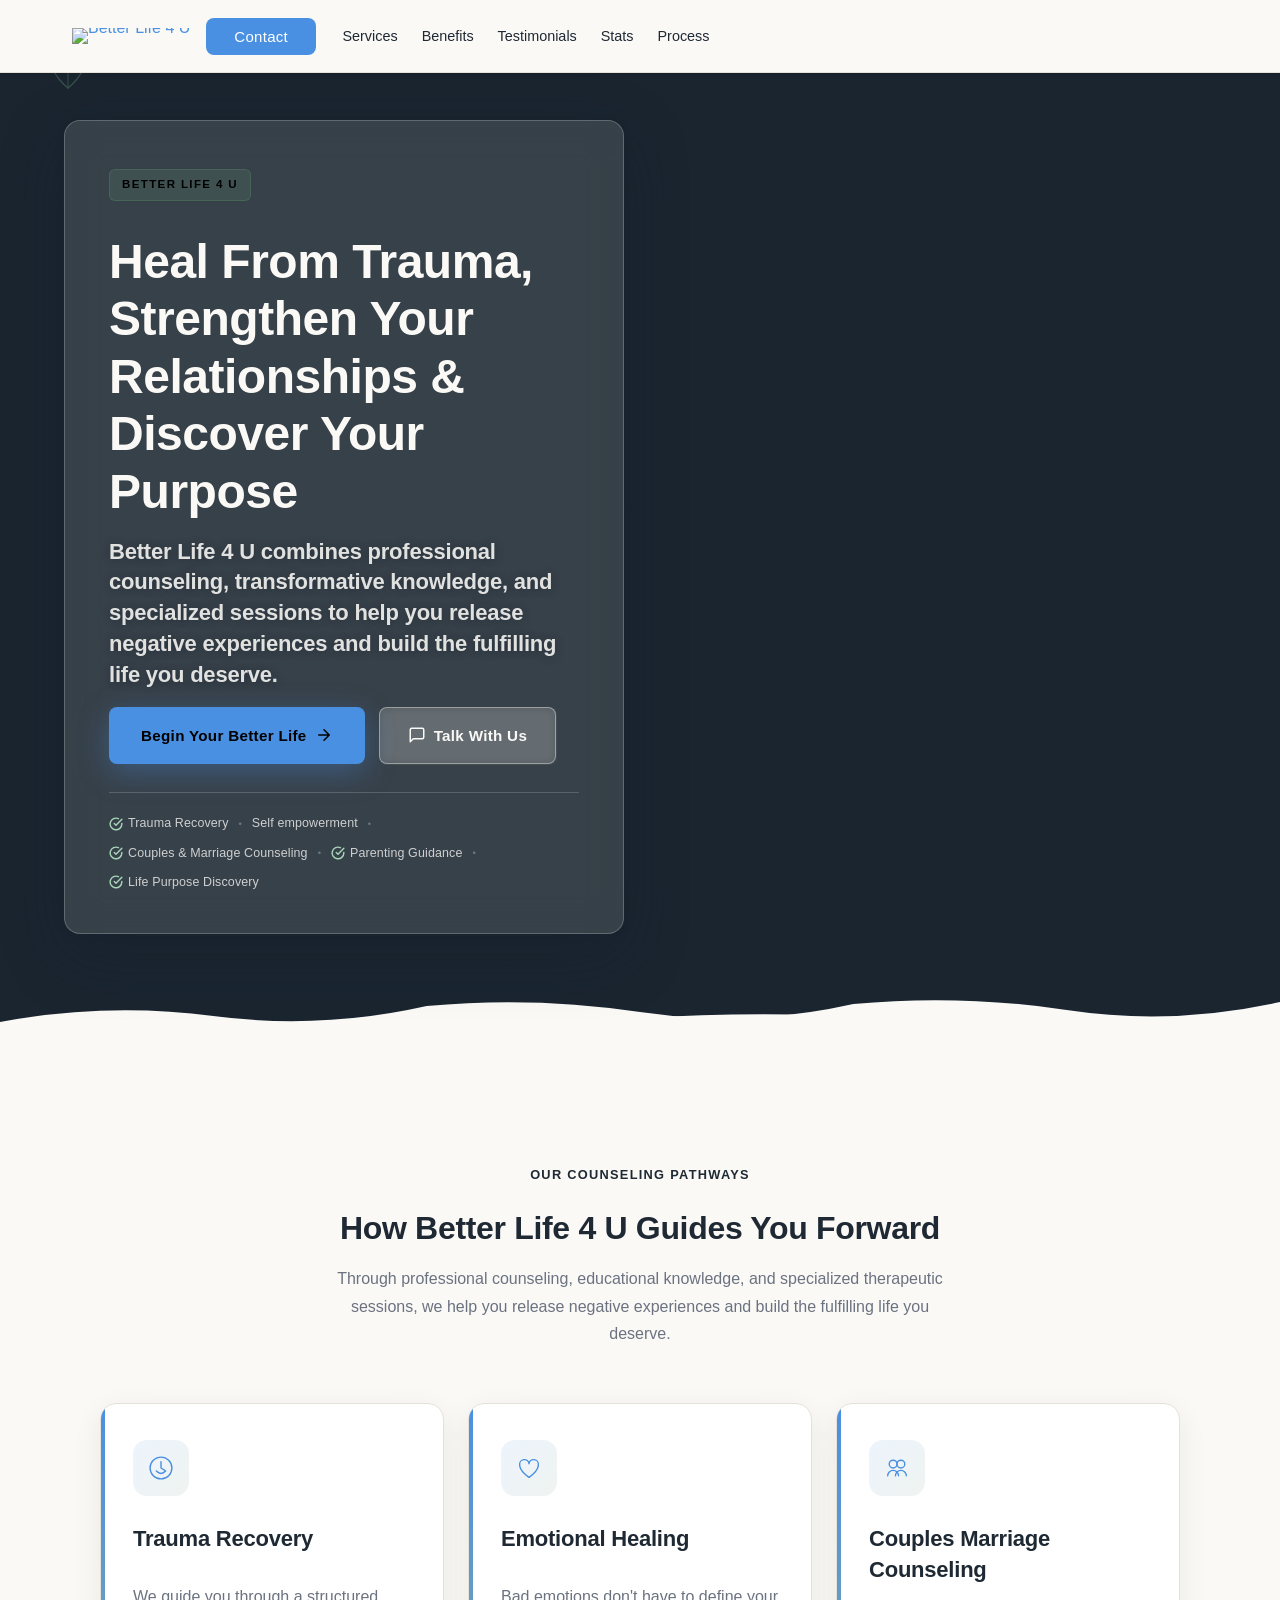
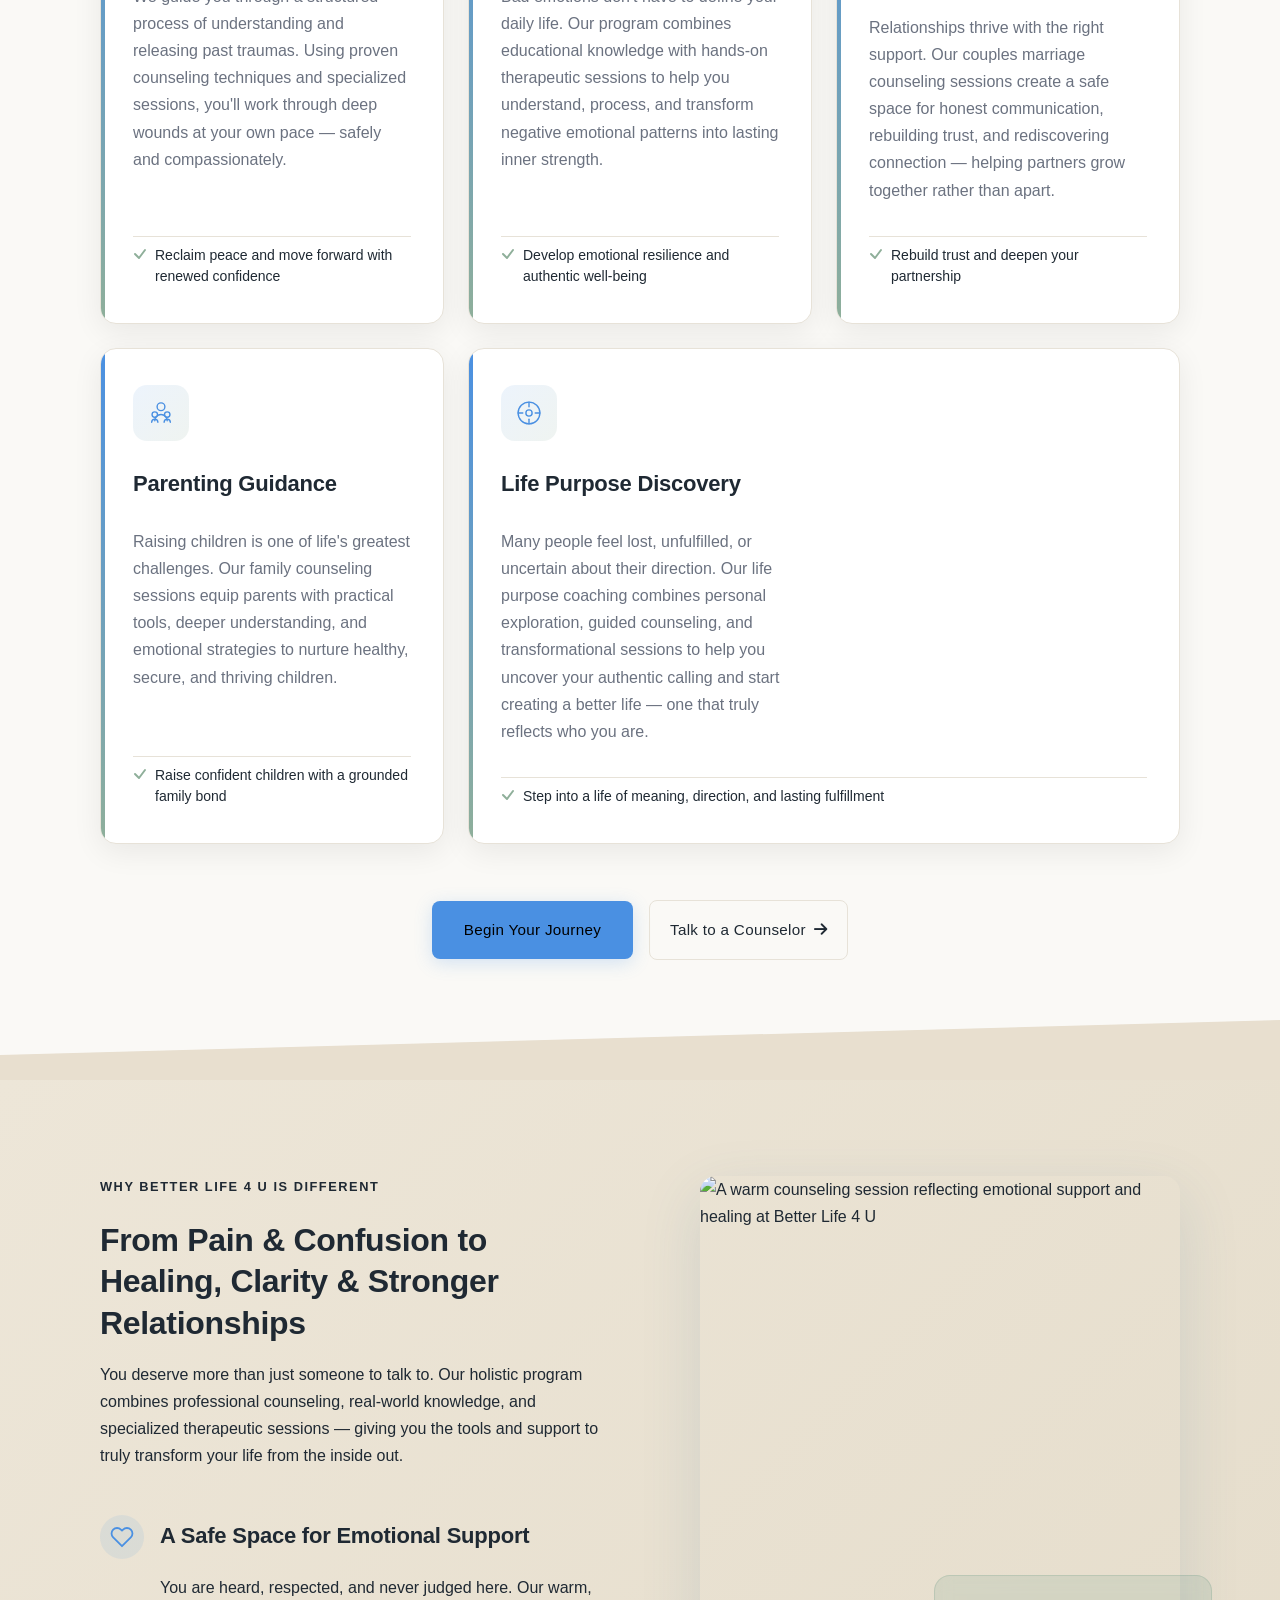
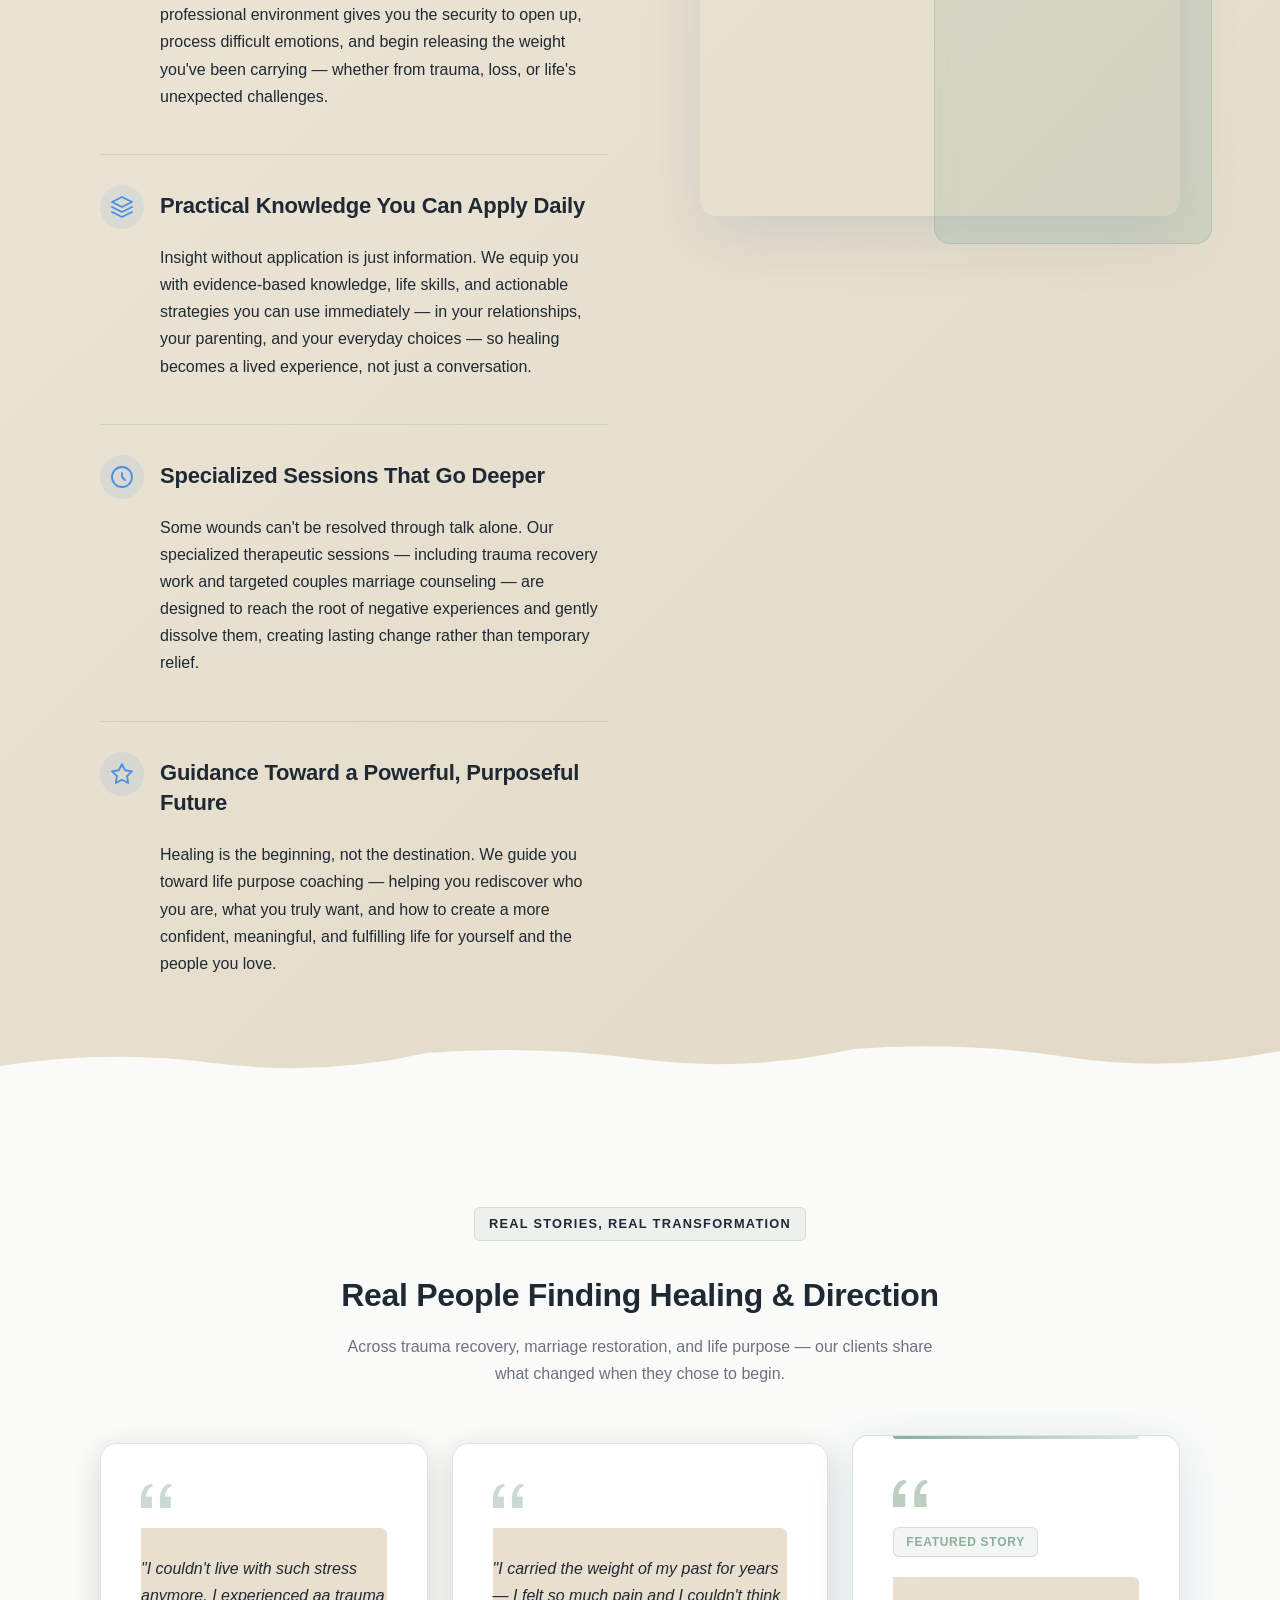
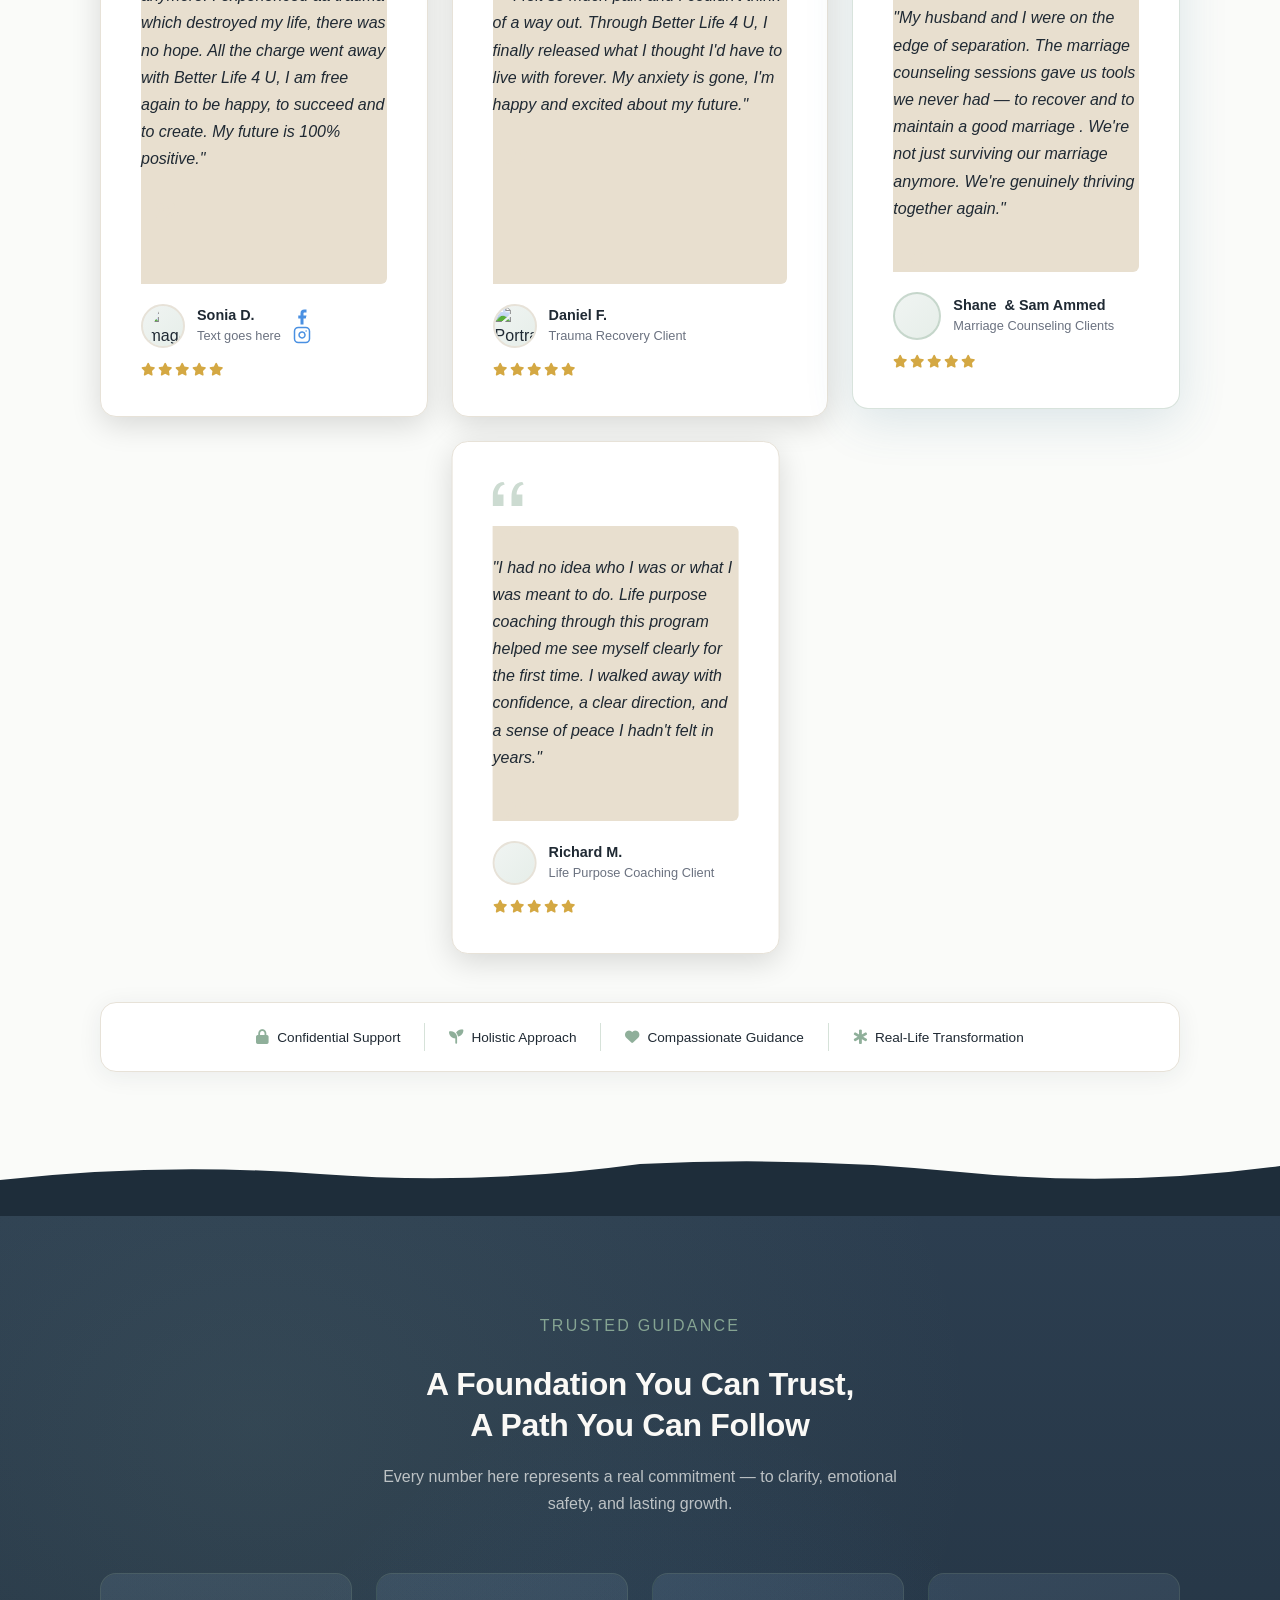
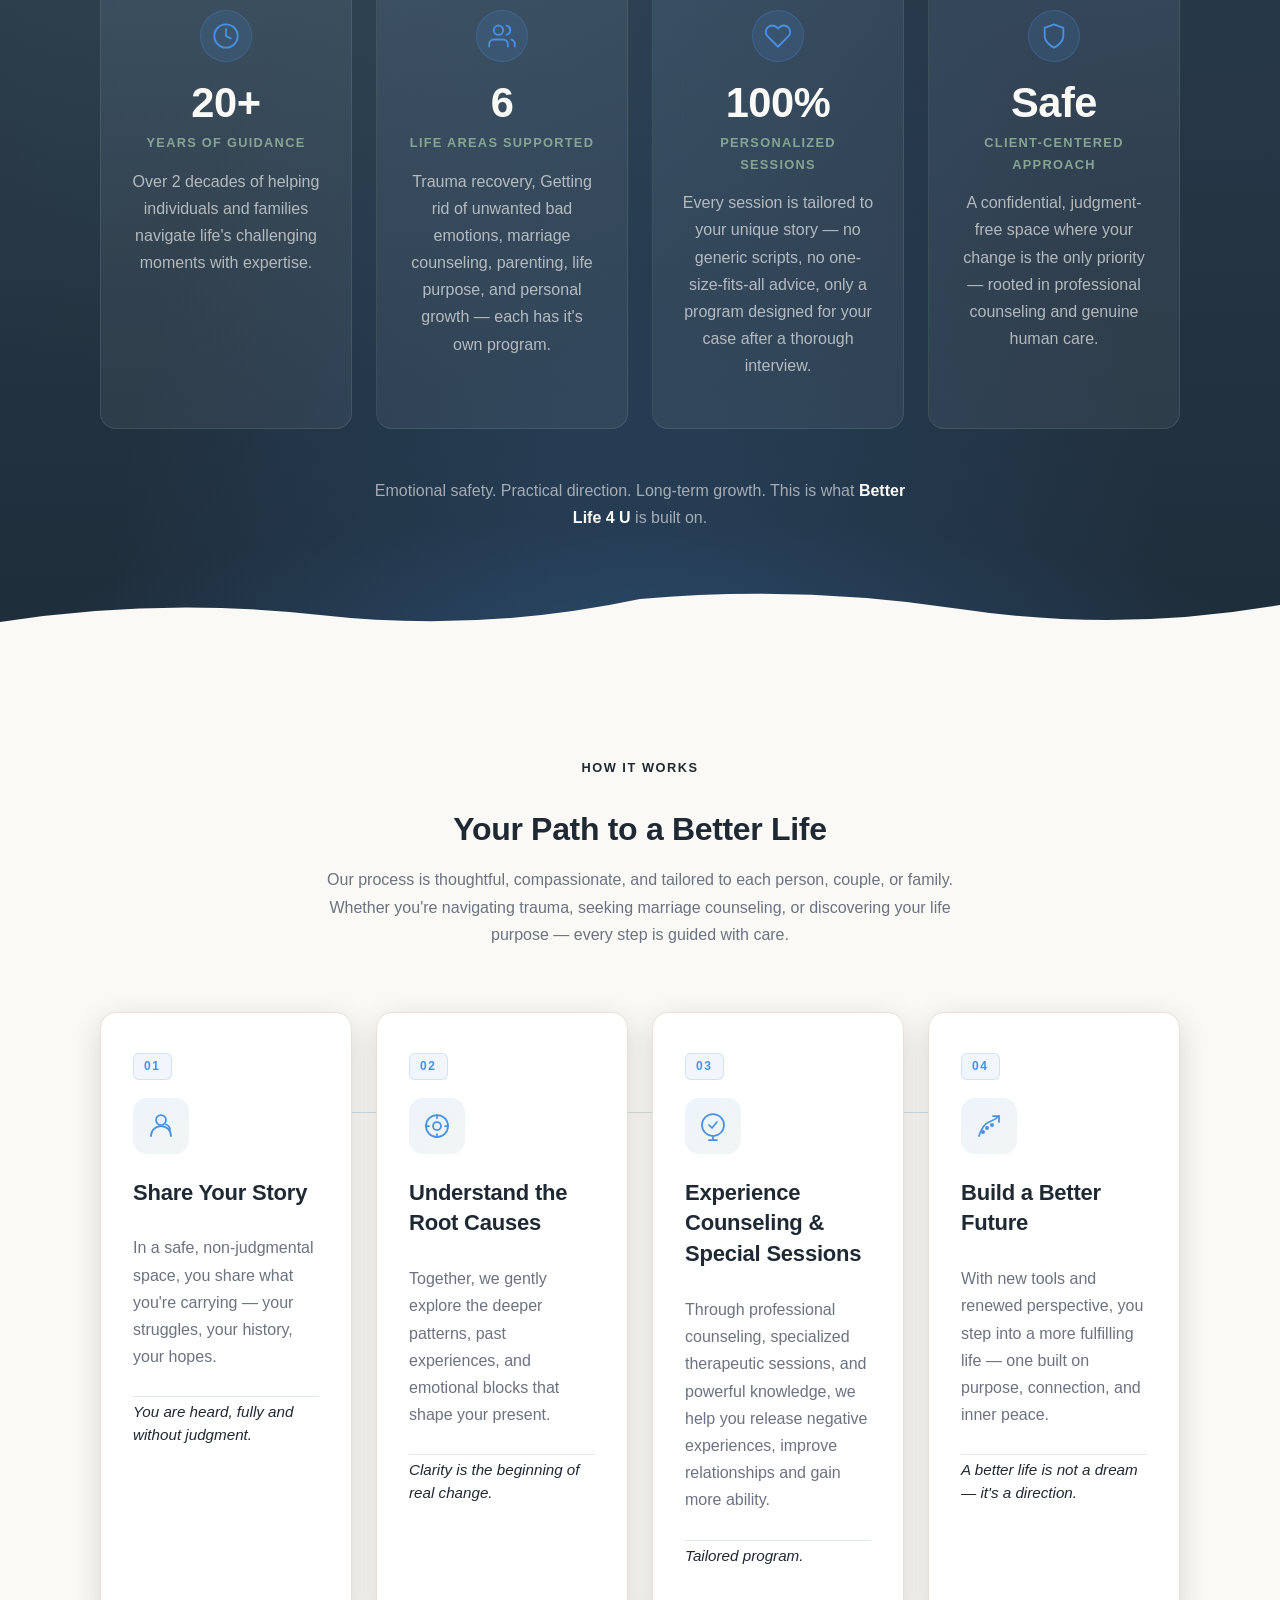
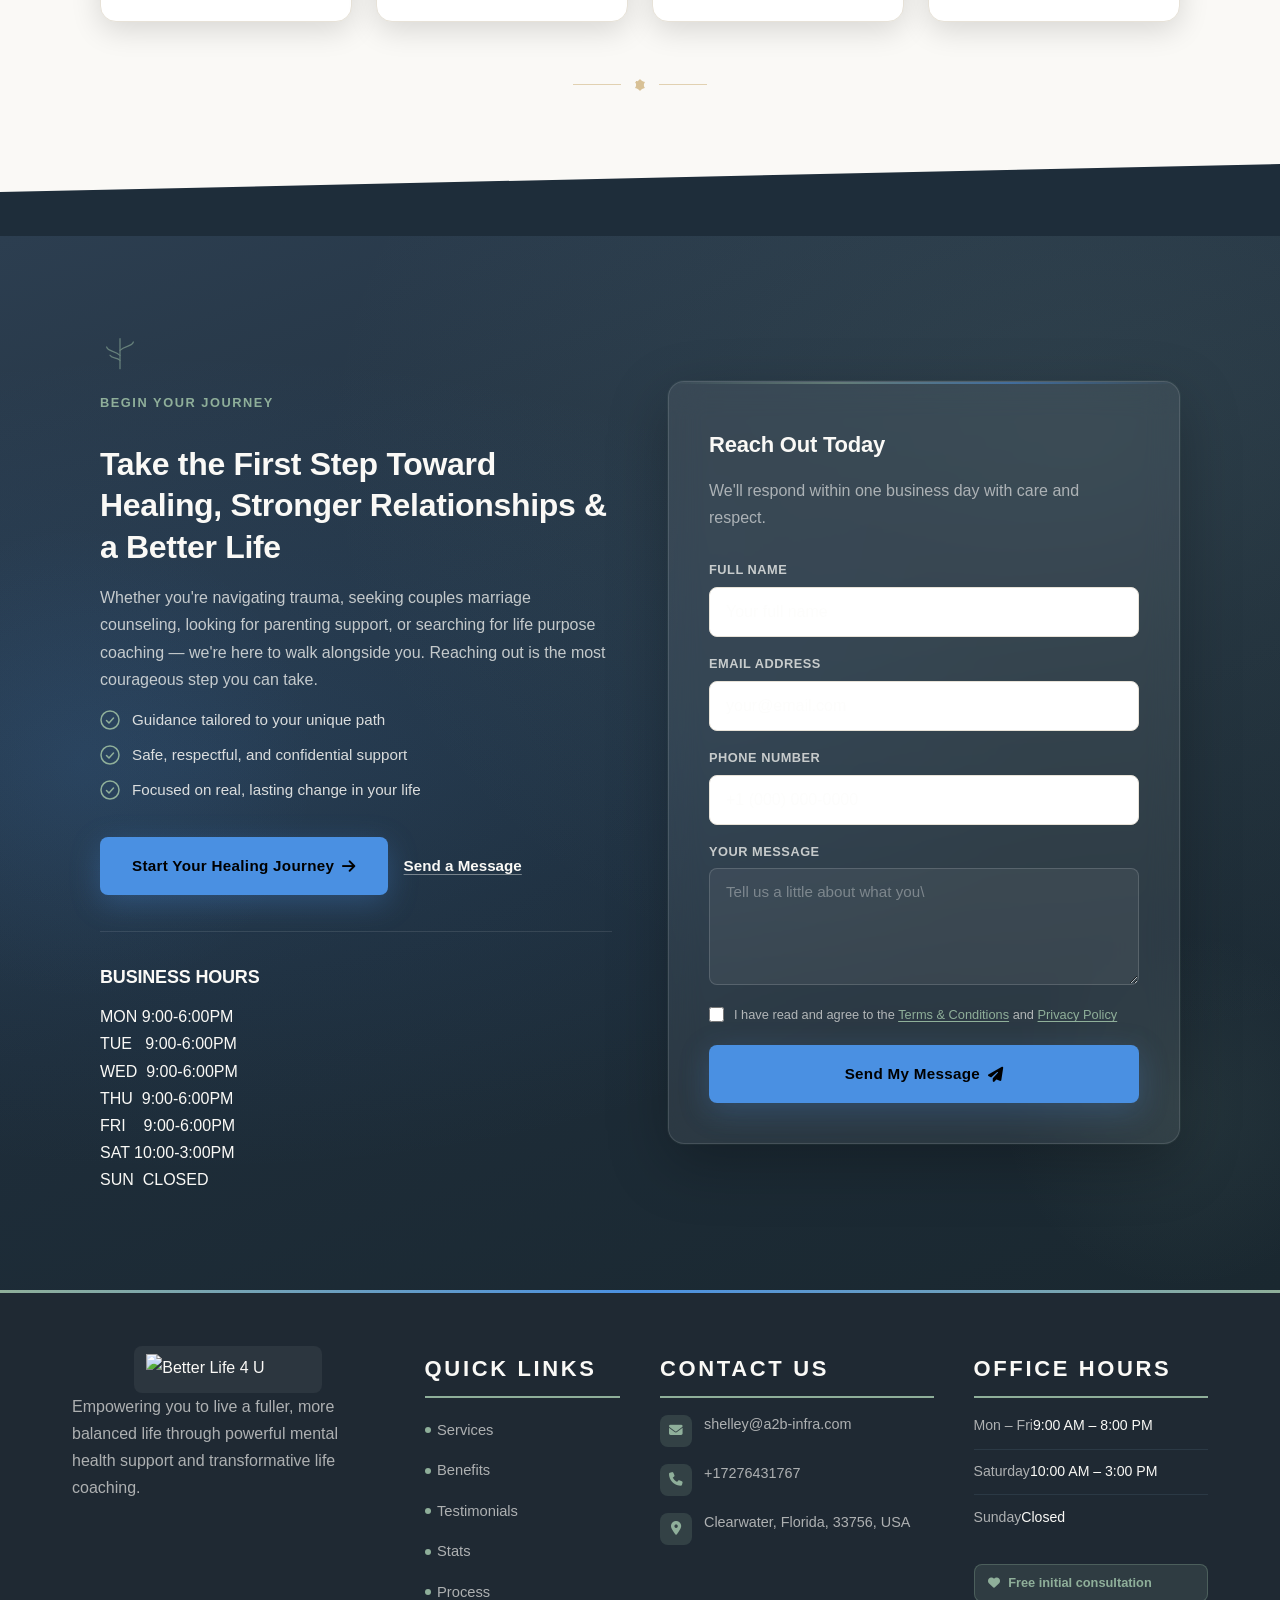
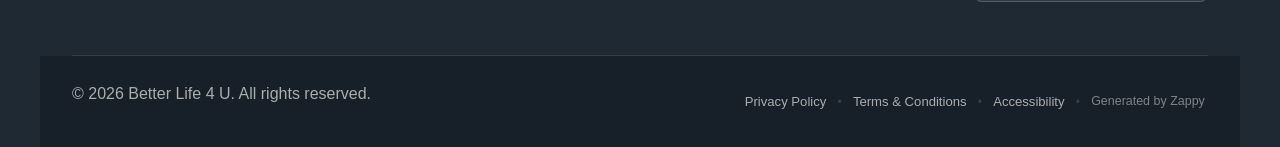
==== commit c59db4bd: "Background sync: Progressive GitHub Sync" ====
--- a/public/index.html
+++ b/public/index.html
@@ -836,7 +836,7 @@
     <div class="home-hero-card">
 
       <!-- Eyebrow Label -->
-      <p style="max-width: 65ch; margin-left: auto; margin-right: auto;" data-zappy-text-width="readable"><span class="home-hero-eyebrow" ><span style="color: #000000 !important">Better Life 4 U</span></span></p><!-- H1 Headline --><h1 class="home-hero-headline">Heal From Trauma, Strengthen Your Relationships &amp; Discover Your Purpose</h1>
+      <p style="max-width: 65ch; margin-left: auto; margin-right: auto;" data-zappy-text-width="readable"><span class="home-hero-eyebrow" ><span style="color: #000000 !important">Better Life 4 U</span></span></p><!-- H1 Headline --><h1 class="home-hero-headline" style="max-width: 45ch; margin-left: auto; margin-right: auto; outline: none;" data-zappy-text-width="narrow">Heal From Trauma, Strengthen Your Relationships &amp; Discover Your Purpose</h1>
 
       <!-- Supporting Subtitle -->
       <h3 class="home-hero-subtitle">Better Life 4 U combines professional counseling, transformative knowledge, and specialized sessions to help you release negative experiences and build the fulfilling life you deserve.</h3>
@@ -1582,7 +1582,7 @@
 </section>
   </main>
   
-  <footer class="site-footer" aria-label="Site Footer"> <div class="footer-container"> <div class="footer-top"> <div class="footer-col footer-brand"> <div data-zappy-zoom-wrapper="true" data-element-id="img-1779138552466-bw13dh5w0" data-element-type="image" data-zappy-zoom-wrapper-width="188px" data-zappy-zoom-wrapper-height="47px" data-zappy-zoom-wrapper-width-mode="px" data-zappy-zoom-wrapper-align="center" style="position: relative !important; overflow: hidden !important; width: 188px !important; max-width: 100% !important; margin-left: auto !important; margin-right: auto !important; height: 47px !important; display: block !important;" data-zappy-zoom-clip="true" data-zappy-wrapper-margins-applied="true" class="zappy-resizable-hover"><img src="/assets/better-life-4-u-mental-health-life-coaching-logo.webp" alt="Better Life 4 U" class="logo" data-element-type="image" data-element-id="img-1779138552466-bw13dh5w0" data-zappy-footer-image="true" style="object-fit: fill !important; object-position: 28% 43%; margin: 0px !important; position: absolute !important; left: 0% !important; top: 0% !important; width: 100% !important; height: 100% !important; max-width: none !important; max-height: none !important; display: block !important;" data-zappy-zoom="0.5"></div> <p class="footer-tagline" >Empowering you to live a fuller, more balanced life through powerful mental health support and transformative life coaching.</p> <div class="footer-social" aria-label="Social Media Links"></div> </div> <div class="footer-col footer-links"> <h3 class="footer-heading">Quick Links</h3> <ul class="footer-nav"> <li><a href="#services">Services</a></li> <li><a href="#benefits">Benefits</a></li> <li><a href="#testimonials">Testimonials</a></li> <li><a href="#stats">Stats</a></li> <li><a href="#process">Process</a></li> </ul> </div> <div class="footer-col footer-contact-col"> <h3 class="footer-heading">Contact Us</h3> <ul class="footer-contact"> <li> <span class="contact-icon"><i class="fas fa-envelope" data-element-type="icon" data-element-id="icon-1779138552464-vstsr9nzx" data-icon-type="fontawesome"></i></span> <span class="contact-text"><a href="mailto:shelley@a2b-infra.com">shelley@a2b-infra.com</a></span> </li> <li> <span class="contact-icon"><i class="fas fa-phone" data-element-type="icon" data-element-id="icon-1779138552464-a2lfkkdim" data-icon-type="fontawesome"></i></span> <span class="contact-text"><a href="tel:+17276431767">+17276431767</a></span> </li> <li><a href="/"><span class="contact-icon"><i class="fas fa-map-marker-alt"></i></span> <span class="contact-text">917 Turner St Unit B, Clearwater, Florida, 33756, USA</span></a></li> </ul> </div> <div class="footer-col footer-hours"> <h3 class="footer-heading">Office Hours</h3> <ul class="hours-list"> <li><a href="/" ><span class="day">Mon – Fri</span><span class="time">9:00 AM – 8:00 PM</span></a></li> <li><a href="/"><span class="day">Saturday</span><span class="time">10:00 AM – 3:00 PM</span></a></li> <li><a href="/"><span class="day">Sunday</span><span class="time">Closed</span></a></li> </ul> <div class="footer-badge"><i class="fas fa-heart" data-element-type="icon" data-element-id="icon-1779138552465-03nj3tg63" data-icon-type="fontawesome"></i> Free initial consultation</div> </div> </div> <div class="footer-divider"></div> <div class="footer-bottom"> <p class="footer-copy">© 2026 Better Life 4 U. All rights reserved.</p> <div class="footer-legal"> <a href="/privacy">Privacy Policy</a> <span class="legal-sep" aria-hidden="true">•</span> <a href="/terms">Terms &amp; Conditions</a> <span class="legal-sep" aria-hidden="true">•</span> <a href="/accessibility">Accessibility</a> <span class="legal-sep" aria-hidden="true">•</span> <a href="https://zappy5.com" target="_blank" class="zappy-attribution">Generated by Zappy</a> </div> </div> </div> </footer>
+  <footer class="site-footer" aria-label="Site Footer"> <div class="footer-container"> <div class="footer-top"> <div class="footer-col footer-brand"> <div data-zappy-zoom-wrapper="true" data-element-id="img-1779138552466-bw13dh5w0" data-element-type="image" data-zappy-zoom-wrapper-width="188px" data-zappy-zoom-wrapper-height="47px" data-zappy-zoom-wrapper-width-mode="px" data-zappy-zoom-wrapper-align="center" style="position: relative !important; overflow: hidden !important; width: 188px !important; max-width: 100% !important; margin-left: auto !important; margin-right: auto !important; height: 47px !important; display: block !important;" data-zappy-zoom-clip="true" data-zappy-wrapper-margins-applied="true"><img src="/assets/better-life-4-u-mental-health-life-coaching-logo.webp" alt="Better Life 4 U" class="logo" data-element-type="image" data-element-id="img-1779138552466-bw13dh5w0" data-zappy-footer-image="true" style="object-fit: fill !important; object-position: 28% 43%; margin: 0px !important; position: absolute !important; left: 0% !important; top: 0% !important; width: 100% !important; height: 100% !important; max-width: none !important; max-height: none !important; display: block !important;" data-zappy-zoom="0.5"></div> <p class="footer-tagline" >Empowering you to live a fuller, more balanced life through powerful mental health support and transformative life coaching.</p> <div class="footer-social" aria-label="Social Media Links"></div> </div> <div class="footer-col footer-links"> <h3 class="footer-heading">Quick Links</h3> <ul class="footer-nav" ><li><a href="#services">Services</a></li><li><a href="#benefits">Benefits</a></li><li><a href="#testimonials">Testimonials</a></li><li><a href="#stats">Stats</a></li><li><a href="#process">Process</a></li></ul> </div> <div class="footer-col footer-contact-col"> <h3 class="footer-heading">Contact Us</h3> <ul class="footer-contact"> <li> <span class="contact-icon"><i class="fas fa-envelope" data-element-type="icon" data-element-id="icon-1779138552464-vstsr9nzx" data-icon-type="fontawesome"></i></span> <span class="contact-text"><a href="mailto:shelley@a2b-infra.com">shelley@a2b-infra.com</a></span> </li> <li> <span class="contact-icon"><i class="fas fa-phone" data-element-type="icon" data-element-id="icon-1779138552464-a2lfkkdim" data-icon-type="fontawesome"></i></span> <span class="contact-text"><a href="tel:+17276431767">+17276431767</a></span> </li> <li><a href="/" ><span class="contact-icon"><i class="fas fa-map-marker-alt zappy-native-element" data-element-type="icon" data-element-id="native-icon-1779142768060-ejkrmra86" style="cursor: pointer;"></i></span> <span class="contact-text">Clearwater, Florida, 33756, USA</span></a></li> </ul> </div> <div class="footer-col footer-hours"> <h3 class="footer-heading">Office Hours</h3> <ul class="hours-list"> <li><a href="/" ><span class="day">Mon – Fri</span><span class="time">9:00 AM – 8:00 PM</span></a></li> <li><a href="/"><span class="day">Saturday</span><span class="time">10:00 AM – 3:00 PM</span></a></li> <li><a href="/"><span class="day">Sunday</span><span class="time">Closed</span></a></li> </ul> <div class="footer-badge" ><i class="fas fa-heart" data-element-type="icon" data-element-id="icon-1779138552465-03nj3tg63" data-icon-type="fontawesome" style="cursor: pointer;"></i><span style="color: #8faf9a !important"> Free initial consultation</span></div> </div> </div> <div class="footer-divider"></div> <div class="footer-bottom"> <p class="footer-copy">© 2026 Better Life 4 U. All rights reserved.</p> <div class="footer-legal"> <a href="/privacy">Privacy Policy</a> <span class="legal-sep" aria-hidden="true">•</span> <a href="/terms">Terms &amp; Conditions</a> <span class="legal-sep" aria-hidden="true">•</span> <a href="/accessibility">Accessibility</a> <span class="legal-sep" aria-hidden="true">•</span> <a href="https://zappy5.com" target="_blank" class="zappy-attribution">Generated by Zappy</a> </div> </div> </div> </footer>
   
   <!-- WhatsApp float button hidden as per disabled platforms -->
   <a href="https://wa.me/972543177919" class="whatsapp-float" aria-label="WhatsApp" style="display:none !important">
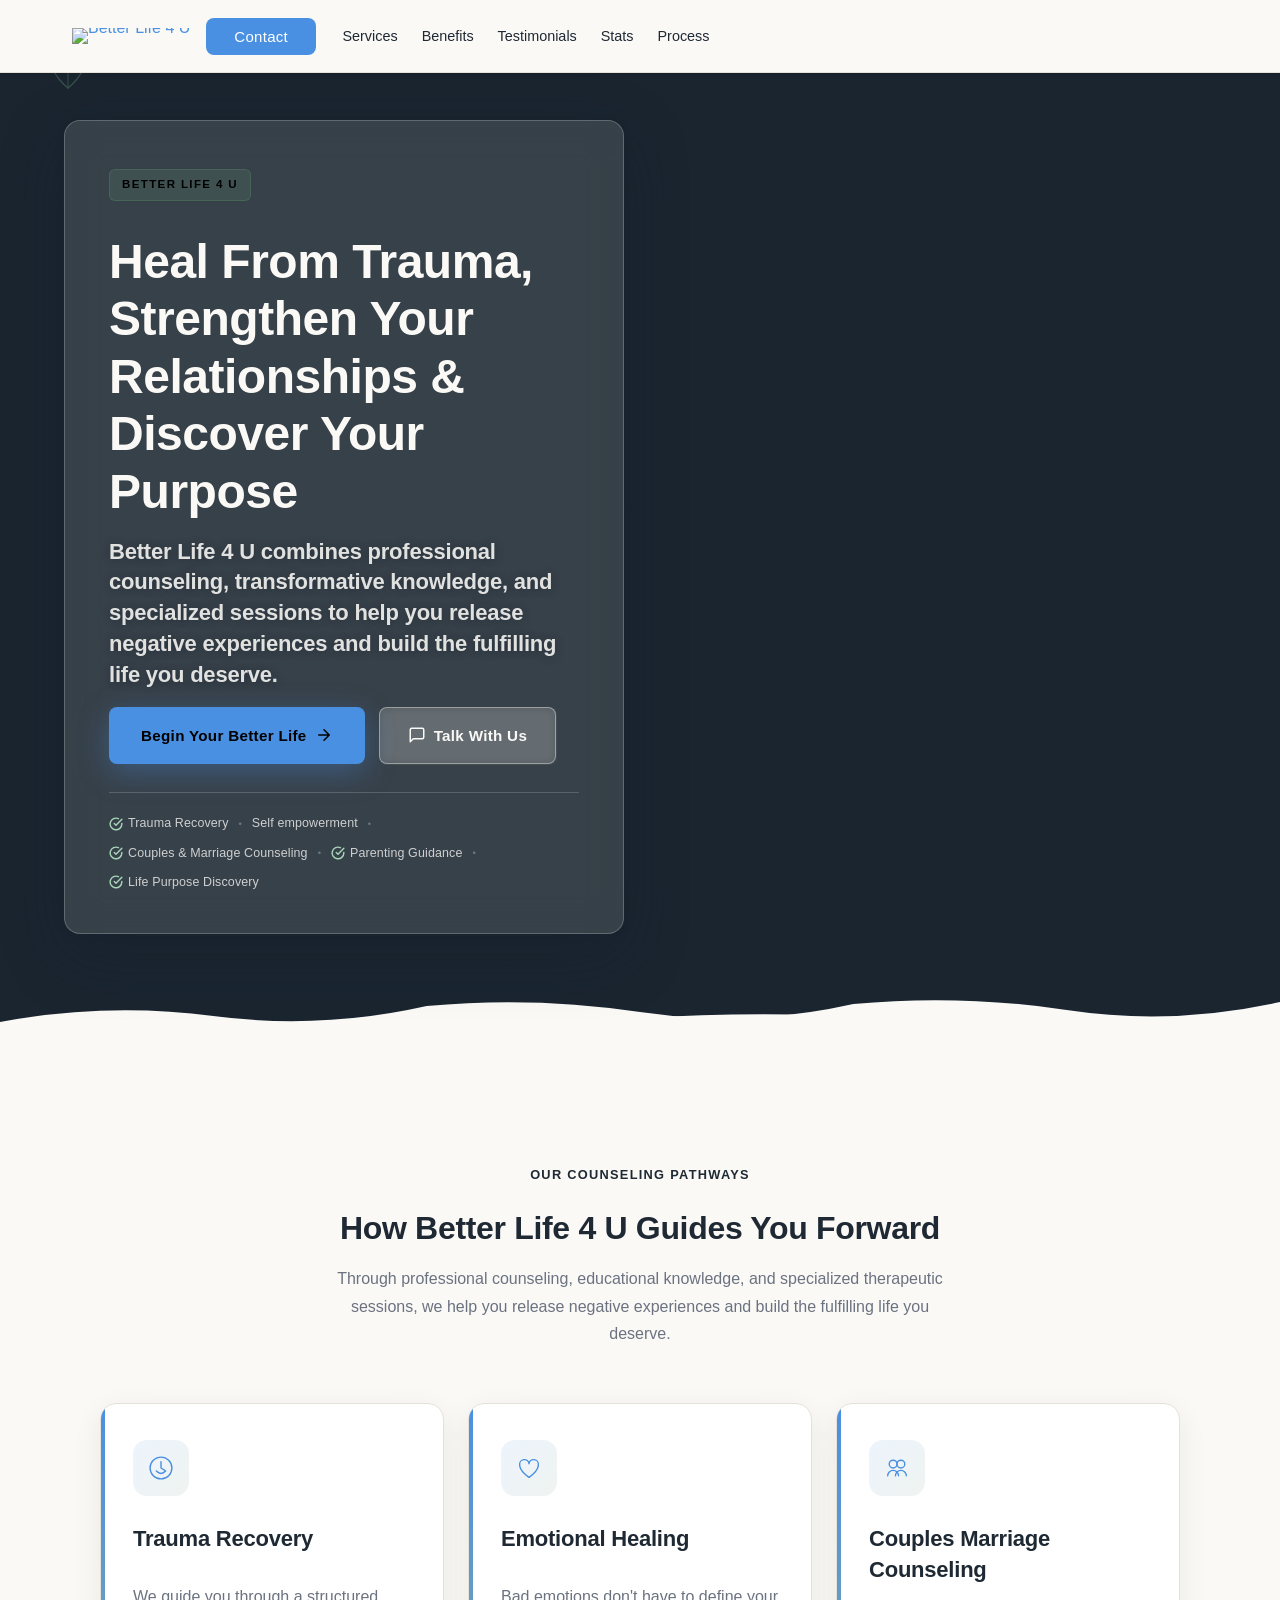
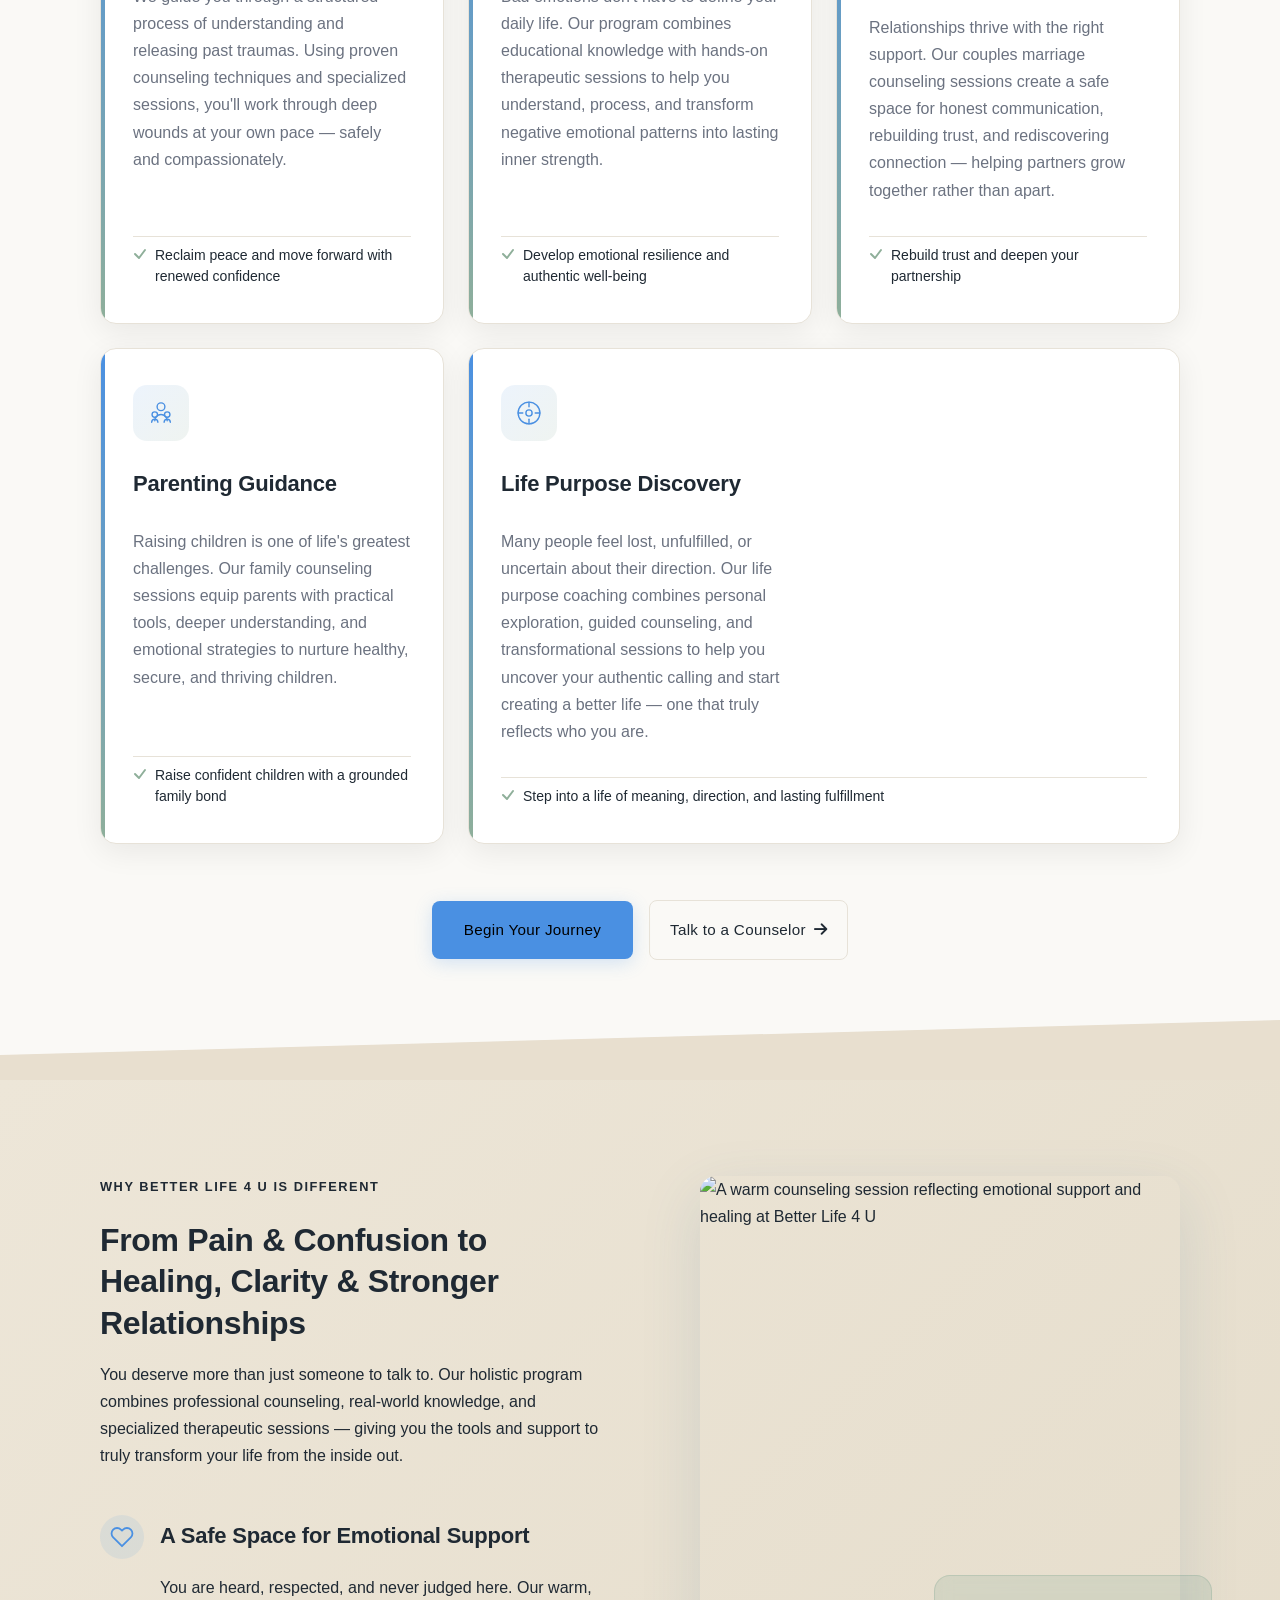
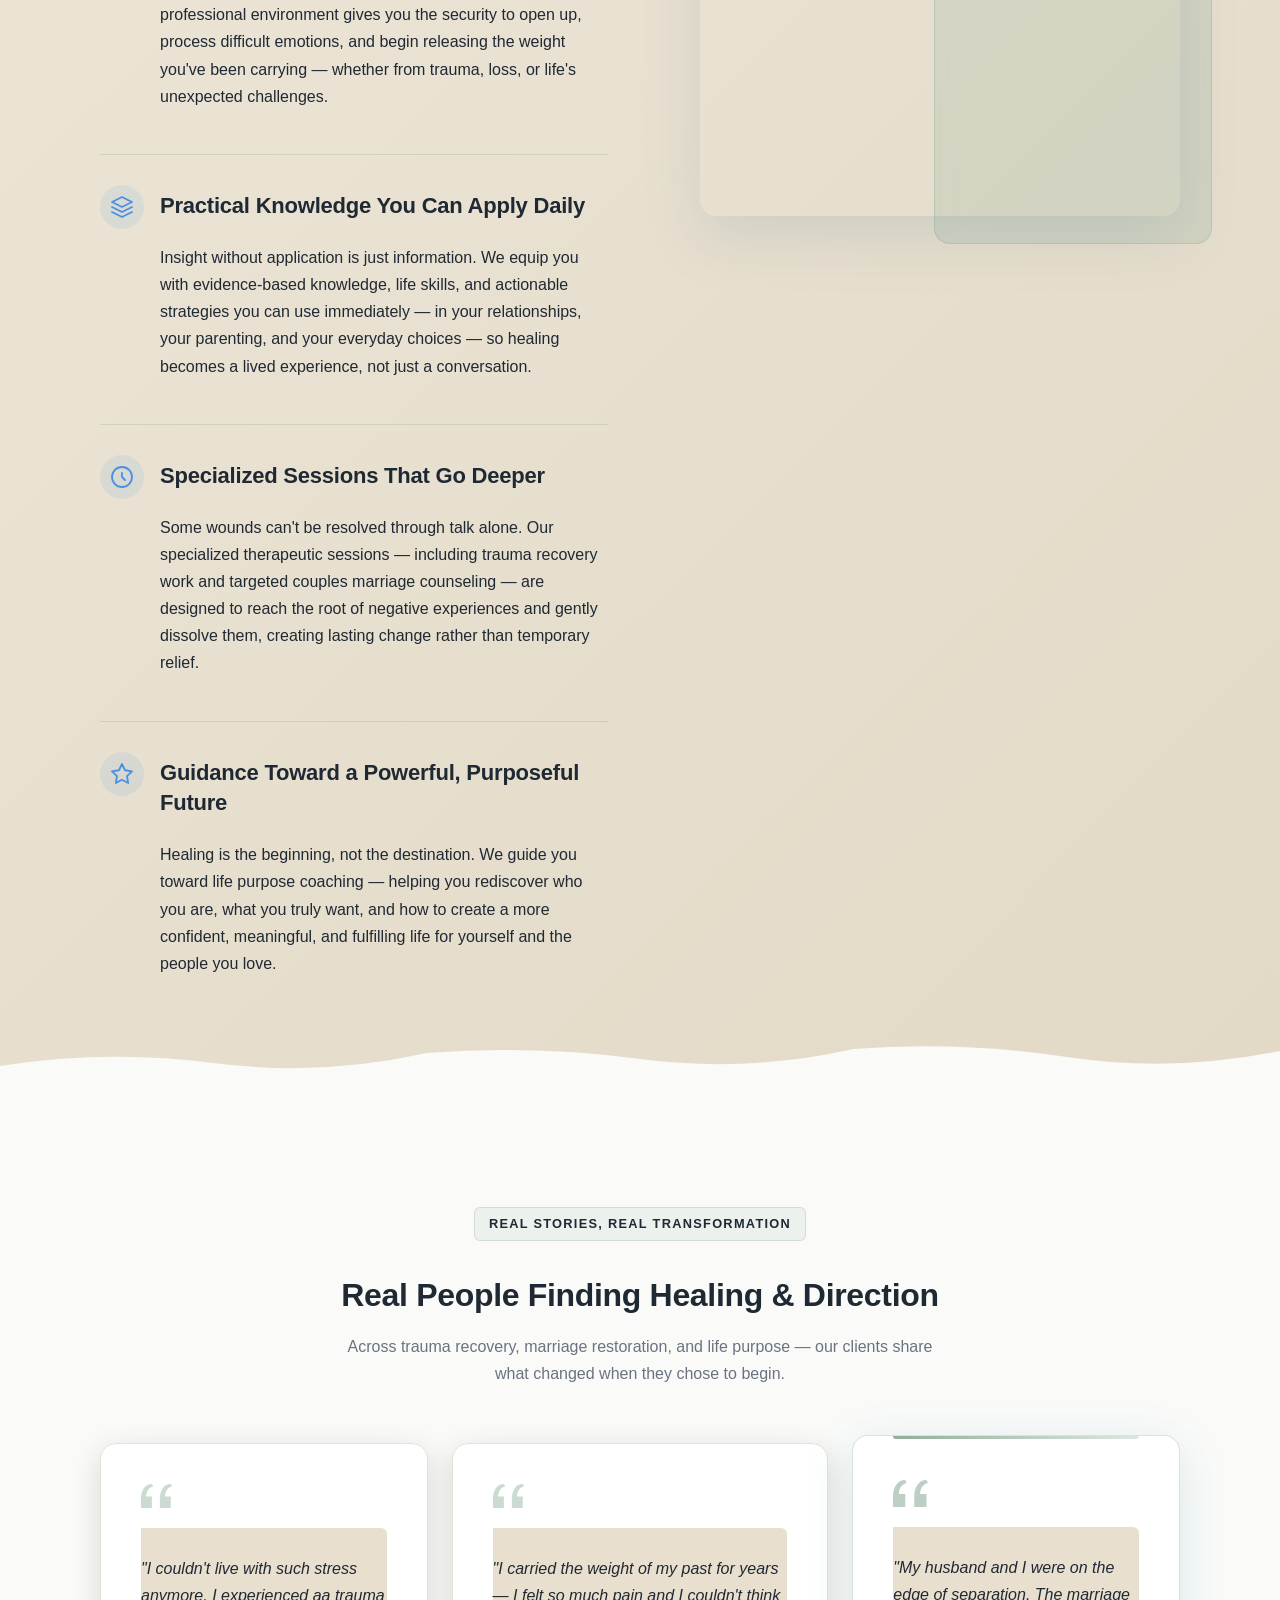
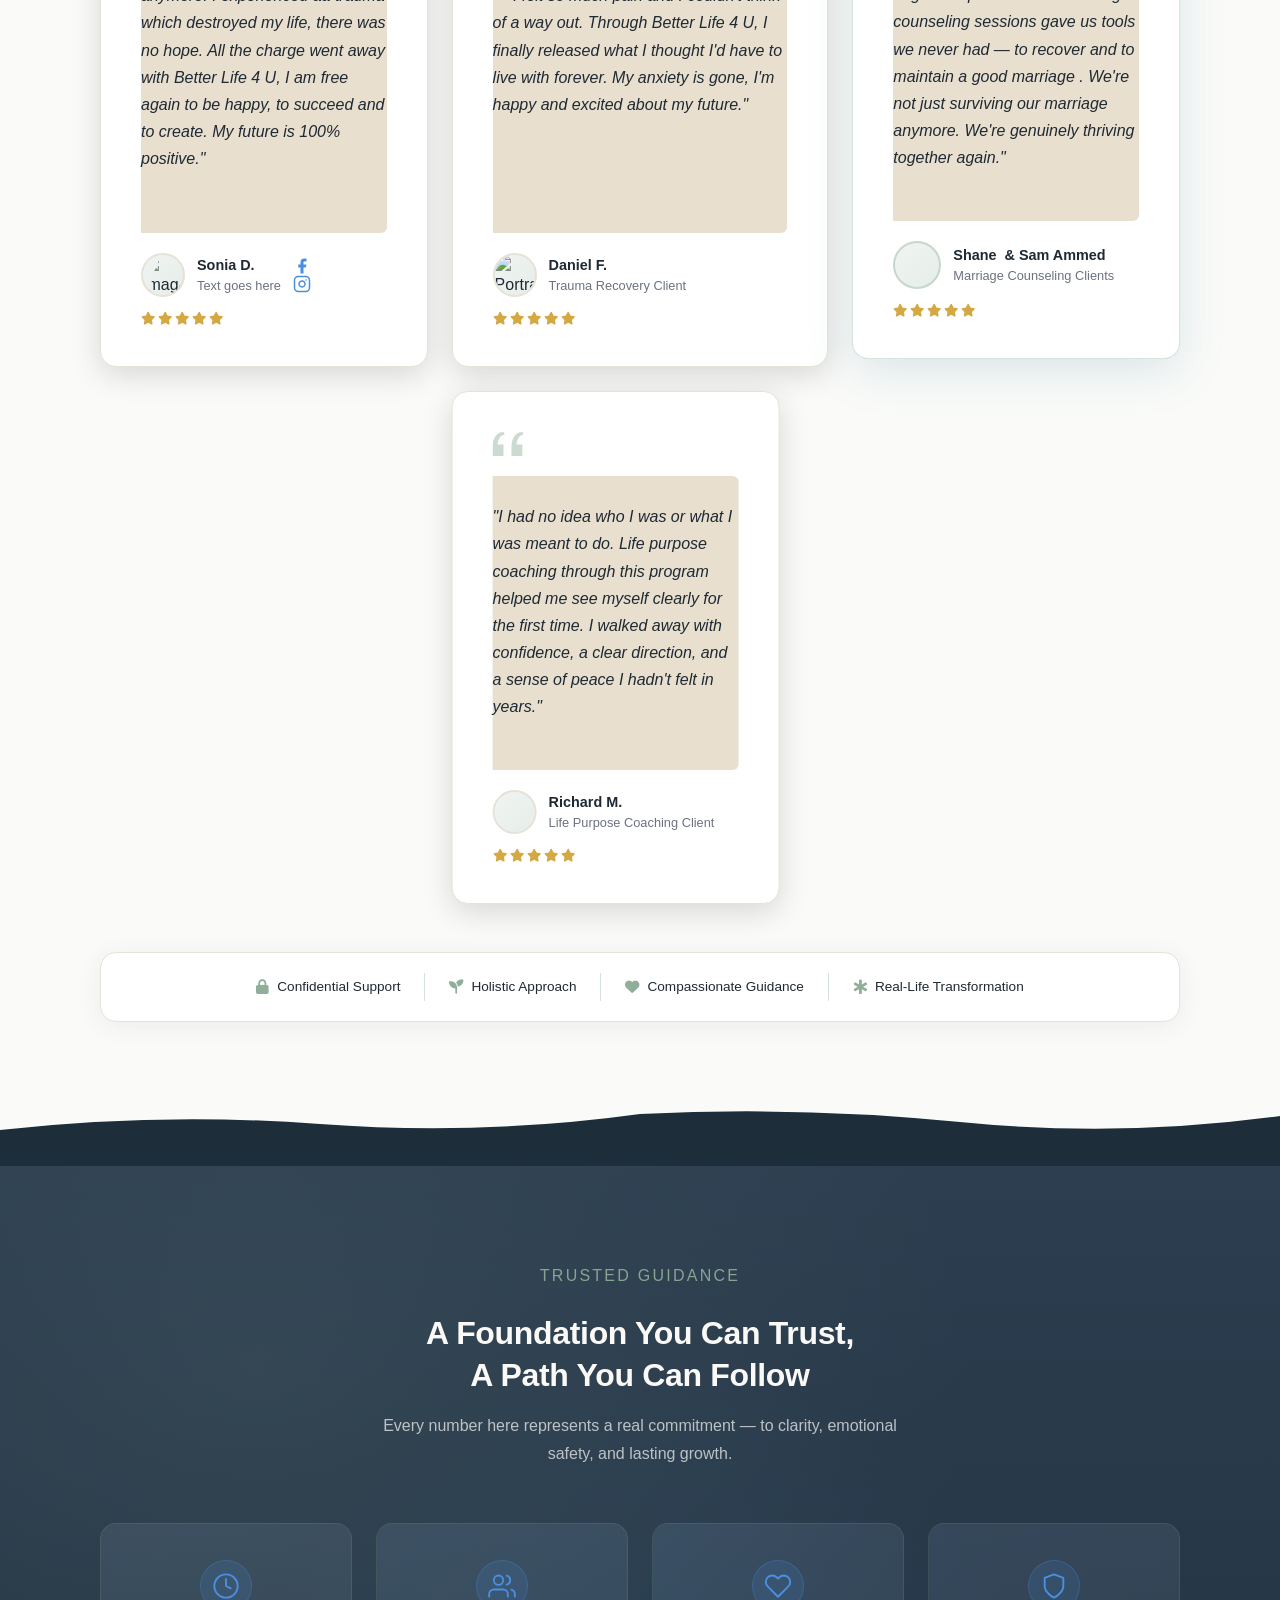
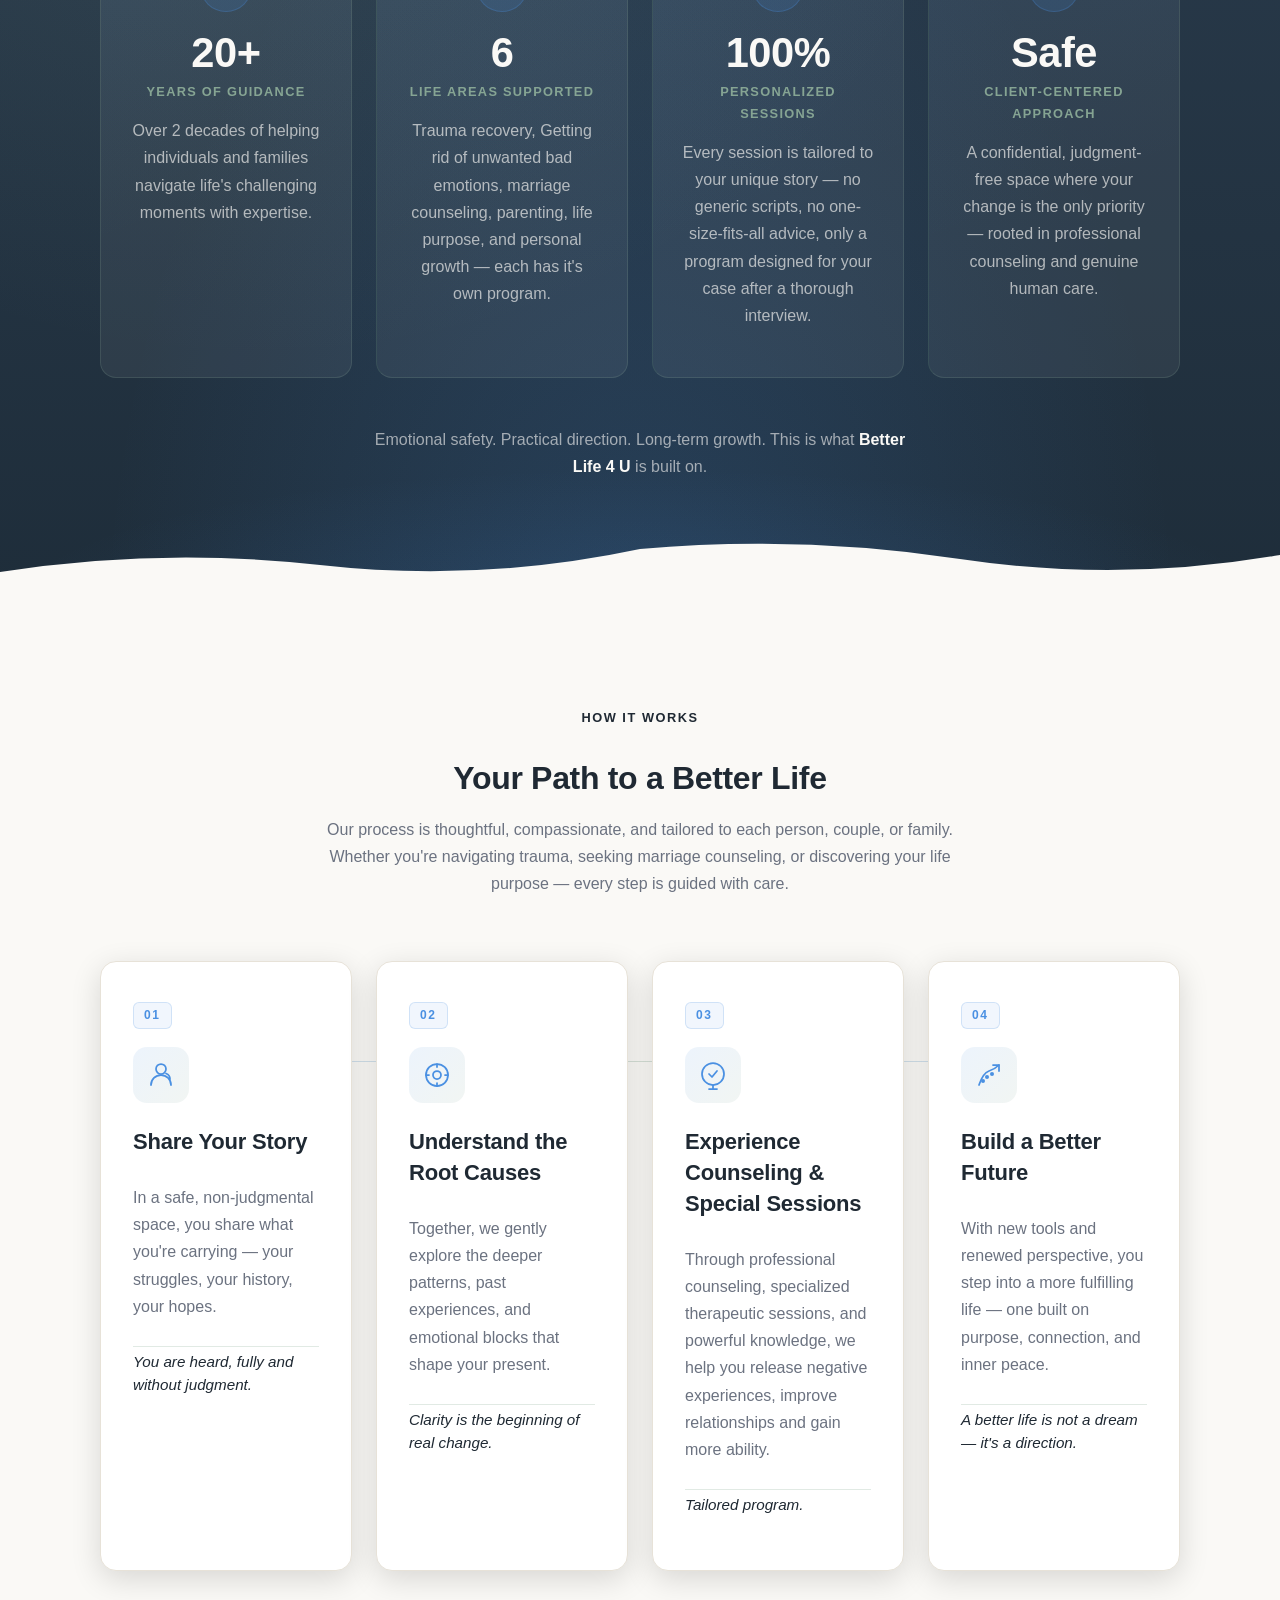
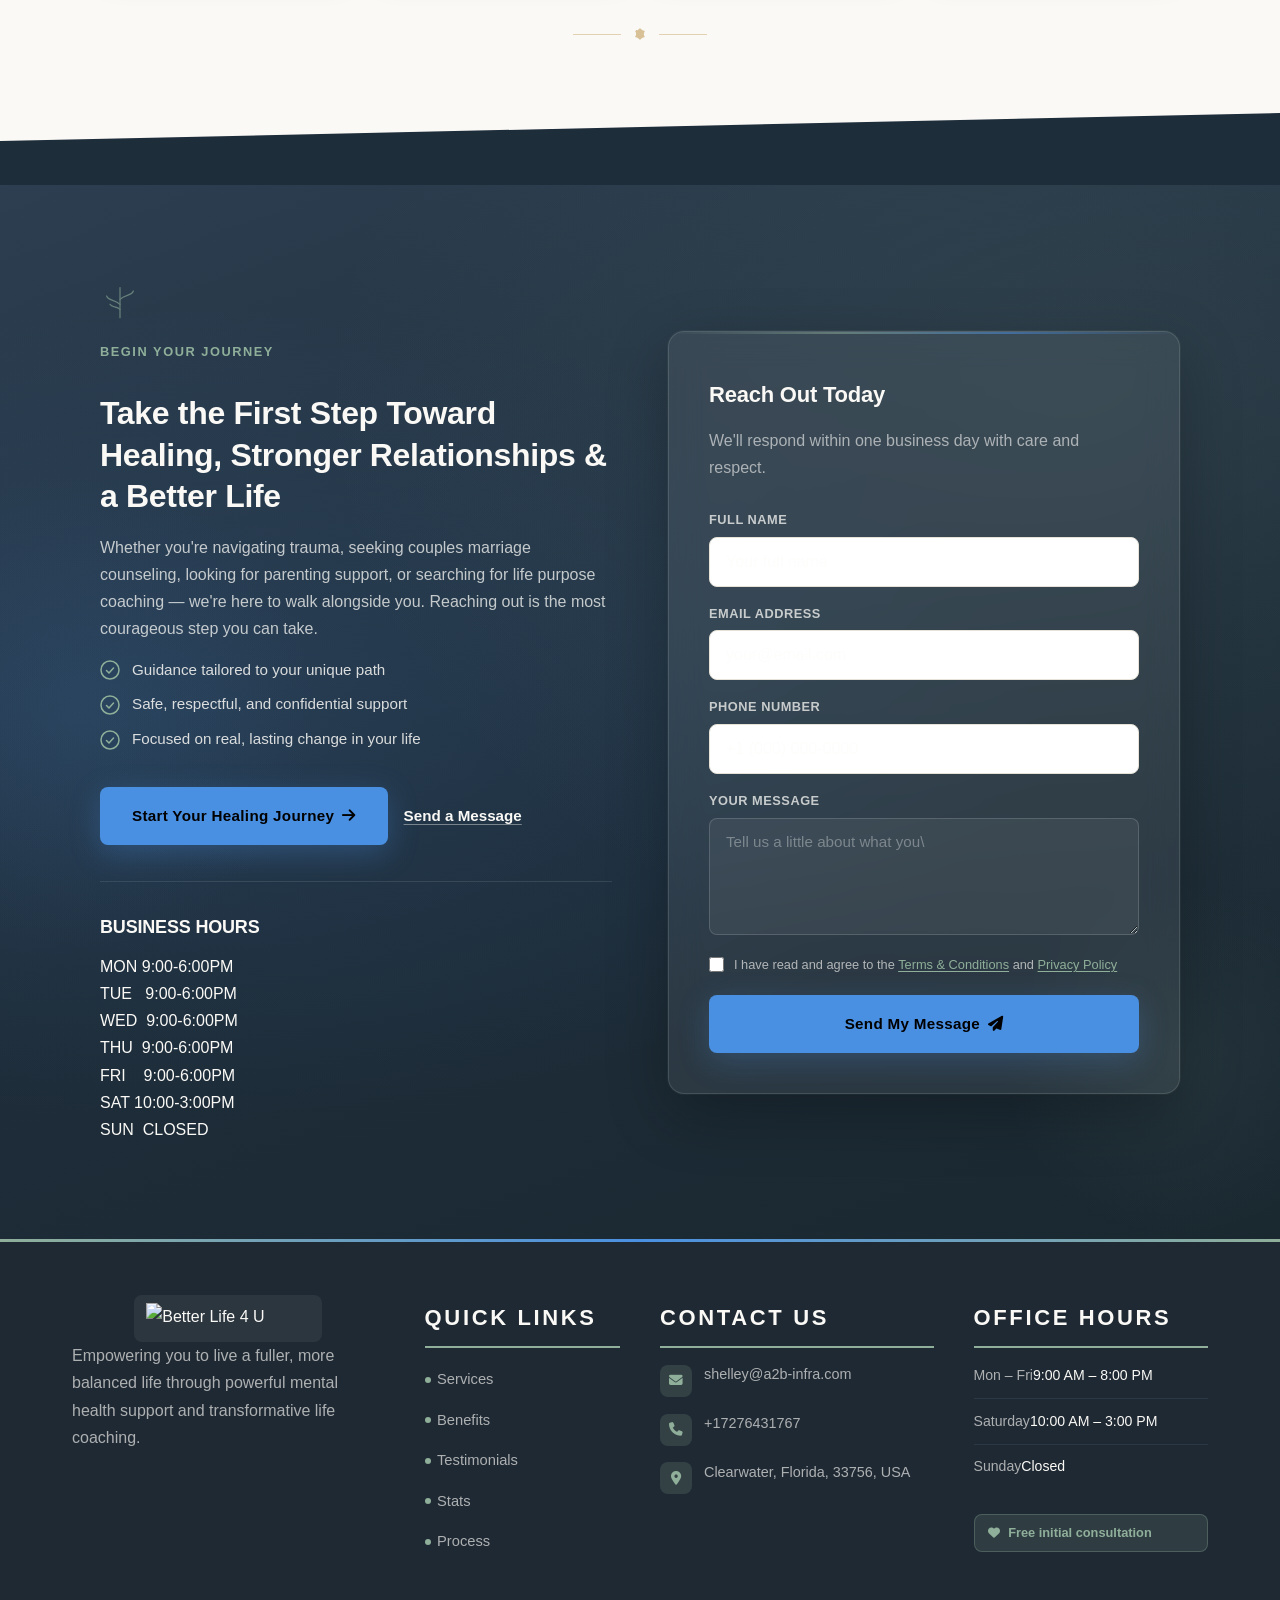
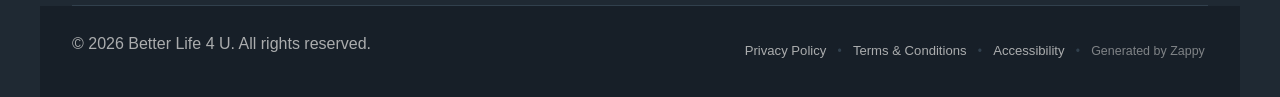
==== commit e9fb35f1: "Background sync: Progressive GitHub Sync" ====
--- a/public/index.html
+++ b/public/index.html
@@ -1134,7 +1134,7 @@
         </blockquote>
         <footer class="home-testimonials-author">
           <div class="home-testimonials-avatar">
-            <div data-zappy-zoom-wrapper="true" data-element-id="new-grid-img-1779138919865-0-edxeu2hhs" data-element-type="image" data-zappy-zoom-wrapper-width="44px" data-zappy-zoom-wrapper-height="248px" data-zappy-zoom-wrapper-width-mode="px" data-zappy-zoom-wrapper-align="center" style="position: relative !important; overflow: hidden !important; width: 44px !important; height: 248px !important; border-radius: 50% !important; margin-left: auto !important; margin-right: auto !important;" data-zappy-zoom-clip="true" data-zappy-wrapper-margins-applied="true"><img decoding="async" data-placeholder="image-placeholder" data-context="Small natural portrait of a woman in her late 30s with a warm, gentle expression, soft neutral background, natural lighting, calm and hopeful mood" width="44" height="44" src="/assets/image-crop-1779140262137-4tgbds.webp?v=1779140262137" alt="Image placeholder" data-element-type="image" data-element-id="new-grid-img-1779138919865-0-edxeu2hhs" data-zappy-footer-image="true" style="width: 100% !important; height: 100% !important; object-fit: cover !important; object-position: 50% 50% !important;" id="new-grid-img-1779138919865-0-edxeu2hhs" data-ai-slot="grid-item-image" data-zappy-original-width="248" data-zappy-original-height="248" data-zappy-object-position="50% 50%" data-zappy-zoom="1"></div>
+            <div data-zappy-zoom-wrapper="true" data-element-id="new-grid-img-1779138919865-0-edxeu2hhs" data-element-type="image" data-zappy-zoom-wrapper-width="44px" data-zappy-zoom-wrapper-height="248px" data-zappy-zoom-wrapper-width-mode="px" data-zappy-zoom-wrapper-align="center" style="position: relative !important; overflow: hidden !important; width: 44px !important; height: 248px !important; border-radius: 50% !important; margin-left: auto !important; margin-right: auto !important;" data-zappy-zoom-clip="true" data-zappy-wrapper-margins-applied="true"><img decoding="async" data-placeholder="image-placeholder" data-context="Small natural portrait of a woman in her late 30s with a warm, gentle expression, soft neutral background, natural lighting, calm and hopeful mood" width="44" height="44" src="/assets/image-crop-1779140262137-4tgbds.webp?v=1779140262137" alt="Image placeholder" data-element-type="image" data-element-id="new-grid-img-1779138919865-0-edxeu2hhs" data-zappy-footer-image="true" style="width: 100% !important; height: 100% !important; object-fit: cover !important; object-position: 50% 50% !important; margin: 0px !important; position: absolute !important; left: 0% !important; top: 0% !important; max-width: none !important; max-height: none !important; display: block !important;" id="new-grid-img-1779138919865-0-edxeu2hhs" data-ai-slot="grid-item-image" data-zappy-original-width="248" data-zappy-original-height="248" data-zappy-object-position="50% 50%" data-zappy-zoom="1"></div>
           </div>
           <div class="home-testimonials-author-info" >
             <strong class="home-testimonials-name">Sonia D.</strong>
@@ -1142,12 +1142,12 @@
           </div>
           <div class="home-testimonials-social-links" data-element-id="element-ai-1779141571260-s3kf9a" data-element-type="social-links">
             <a href="https://facebook.com/Shelley Adiv" target="_blank" rel="noopener noreferrer" class="home-testimonials-social-link" aria-label="Facebook">
-              <svg xmlns="http://www.w3.org/2000/svg" width="18" height="18" viewBox="0 0 24 24" fill="currentColor" aria-hidden="true">
+              <svg xmlns="http://www.w3.org/2000/svg" width="18" height="18" viewBox="0 0 24 24" fill="currentColor" aria-hidden="true" data-element-type="icon" data-element-id="icon-1779143216827-v5wr7rqzb" data-icon-type="svg">
                 <path d="M18 2h-3a5 5 0 0 0-5 5v3H7v4h3v8h4v-8h3l1-4h-4V7a1 1 0 0 1 1-1h3z"></path>
               </svg>
             </a>
             <a href="https://instagram.com/Shelley.Adiv" target="_blank" rel="noopener noreferrer" class="home-testimonials-social-link" aria-label="Instagram">
-              <svg xmlns="http://www.w3.org/2000/svg" width="18" height="18" viewBox="0 0 24 24" fill="none" stroke="currentColor" stroke-width="2" stroke-linecap="round" stroke-linejoin="round" aria-hidden="true">
+              <svg xmlns="http://www.w3.org/2000/svg" width="18" height="18" viewBox="0 0 24 24" fill="none" stroke="currentColor" stroke-width="2" stroke-linecap="round" stroke-linejoin="round" aria-hidden="true" data-element-type="icon" data-element-id="icon-1779143216827-487w9y4z2" data-icon-type="svg">
                 <rect x="2" y="2" width="20" height="20" rx="5" ry="5"></rect>
                 <path d="M16 11.37A4 4 0 1 1 12.63 8 4 4 0 0 1 16 11.37z"></path>
                 <line x1="17.5" y1="6.5" x2="17.51" y2="6.5"></line>
@@ -1197,7 +1197,7 @@
             <path d="M0 24V14.4C0 10.56 0.906667 7.25333 2.72 4.48C4.53333 1.70667 7.25333 0 10.88 0L12.16 2.56C9.81333 3.09333 8.05333 4.32 6.88 6.24C5.70667 8.16 5.12 10.24 5.12 12.48H10.88V24H0ZM18.88 24V14.4C18.88 10.56 19.7867 7.25333 21.6 4.48C23.4133 1.70667 26.1333 0 29.76 0L31.04 2.56C28.6933 3.09333 26.9333 4.32 25.76 6.24C24.5867 8.16 24 10.24 24 12.48H29.76V24H18.88Z" fill="currentColor"></path>
           </svg>
         </div>
-        <div class="home-testimonials-featured-badge">Featured Story</div>
+        
         <blockquote class="home-testimonials-quote">
           <p >"My husband and I were on the edge of separation. The marriage counseling sessions gave us tools we never had — to recover and to maintain a good marriage . We're not just surviving our marriage anymore. We're genuinely thriving together again."</p>
         </blockquote>
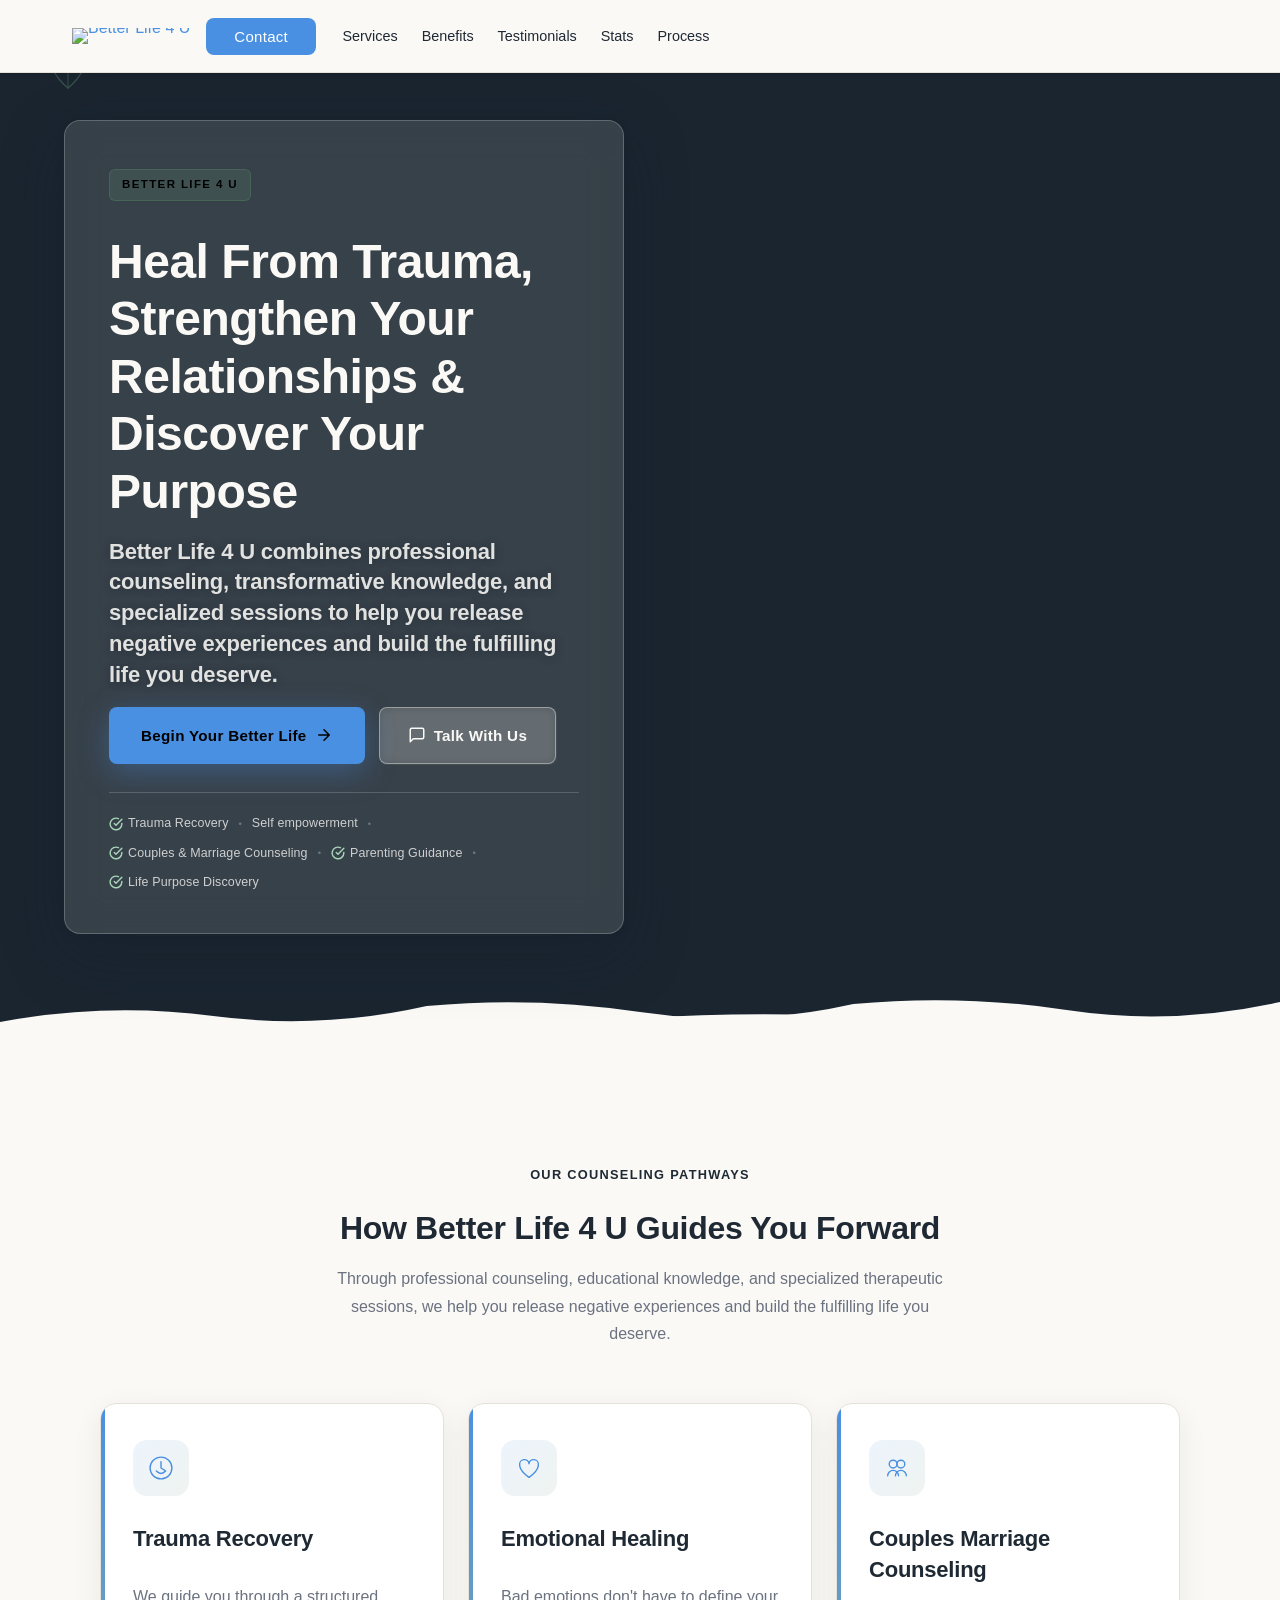
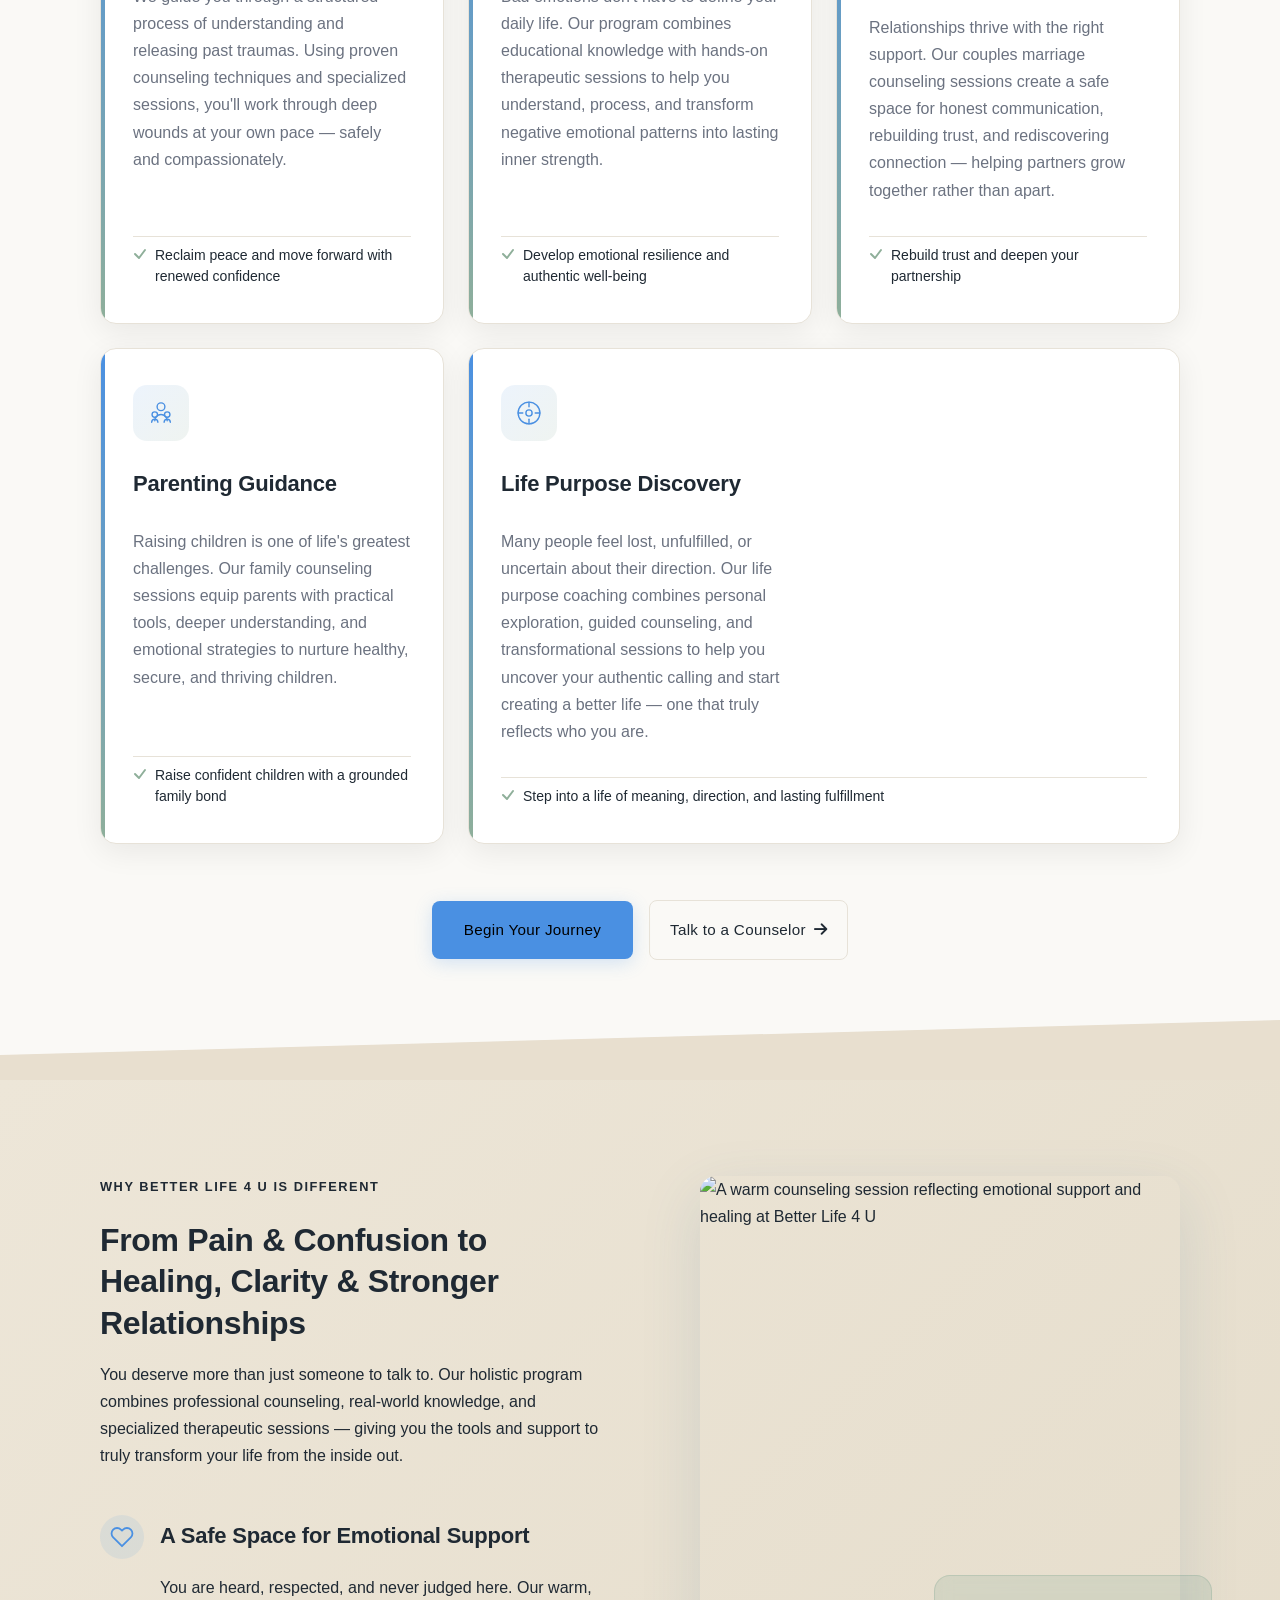
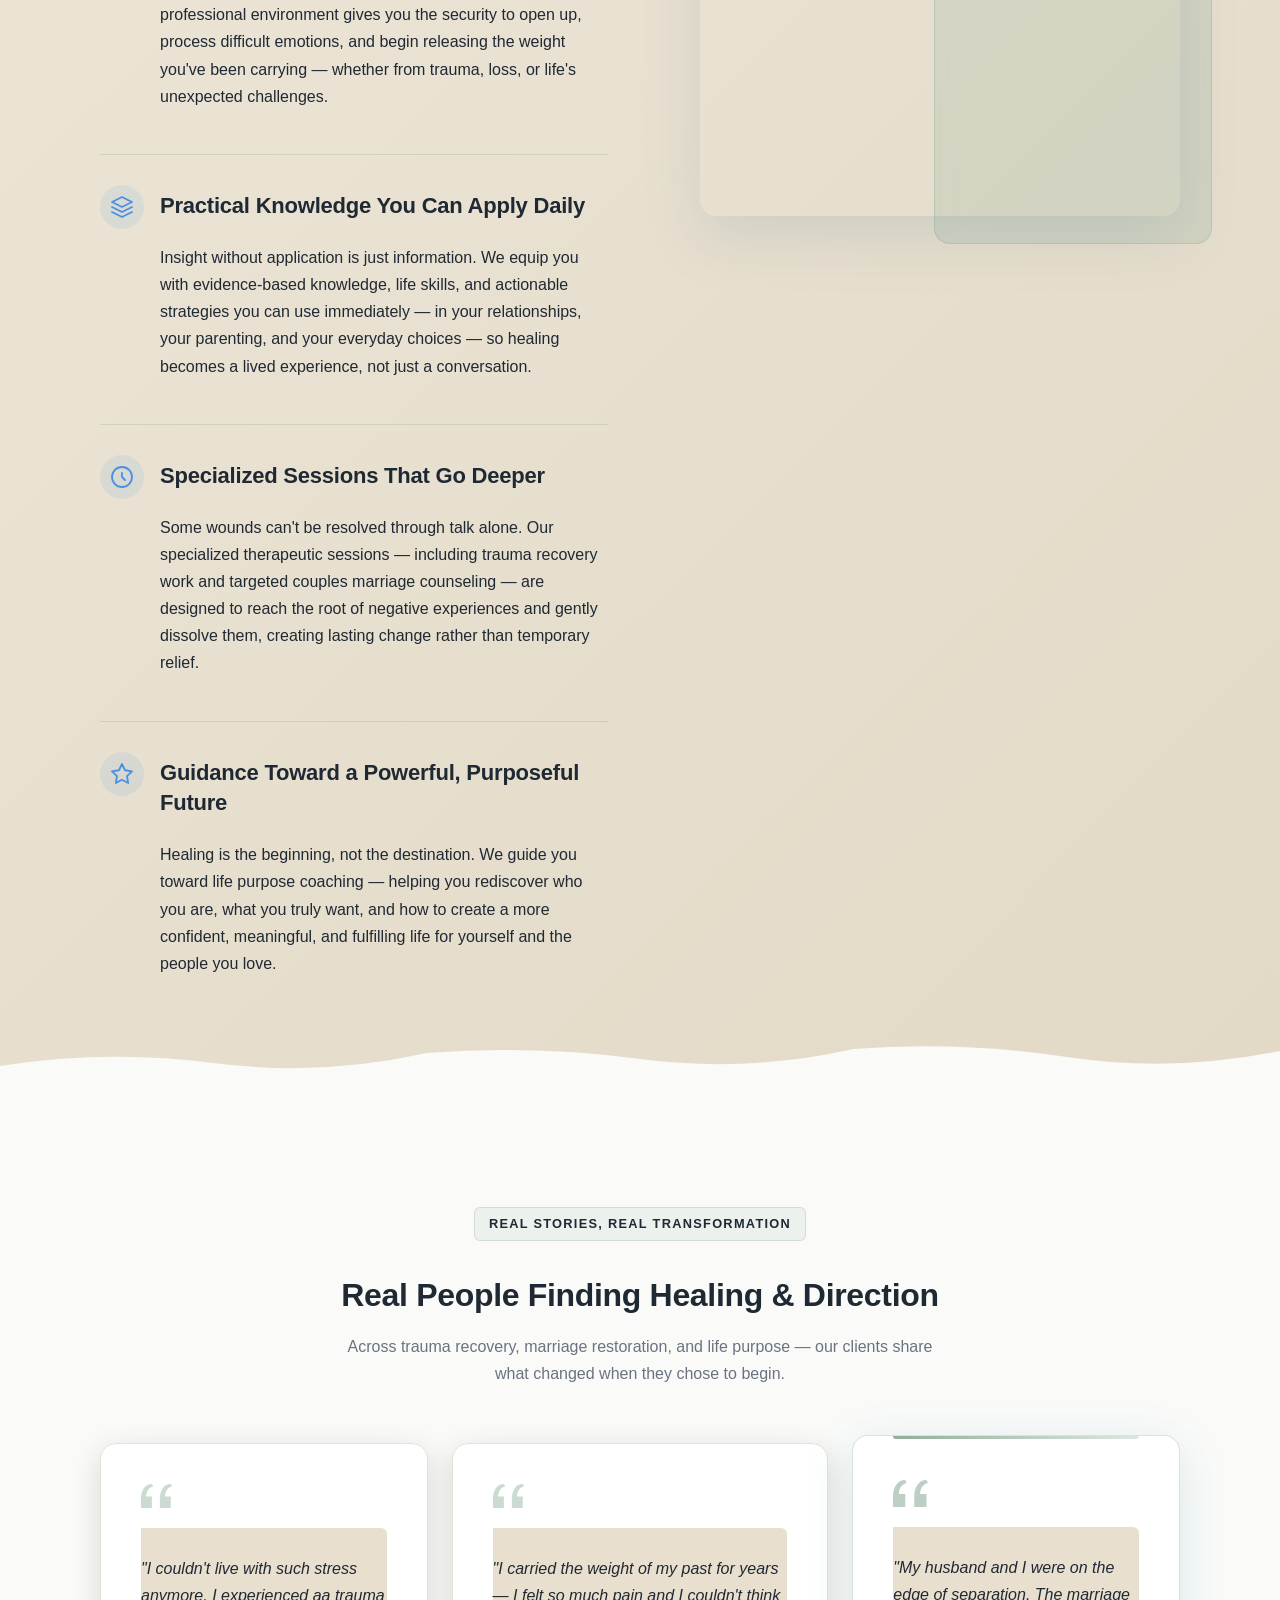
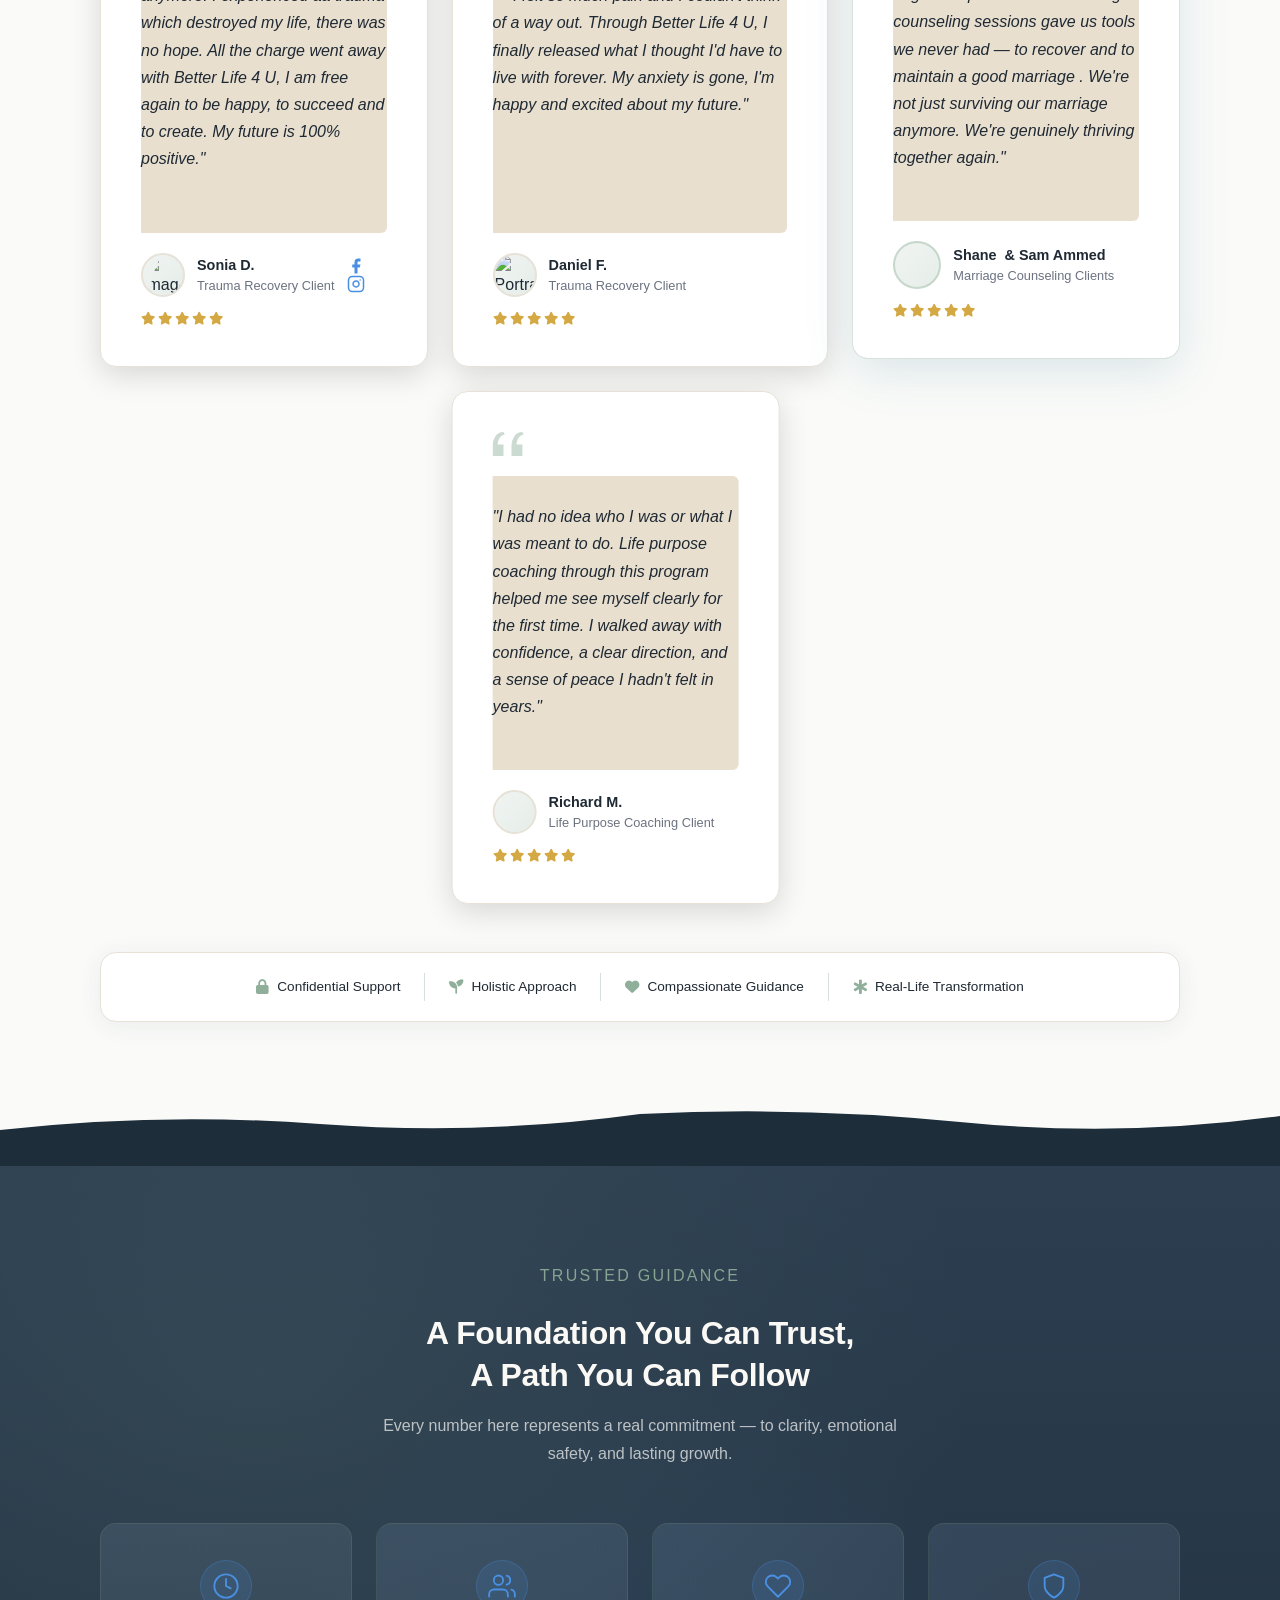
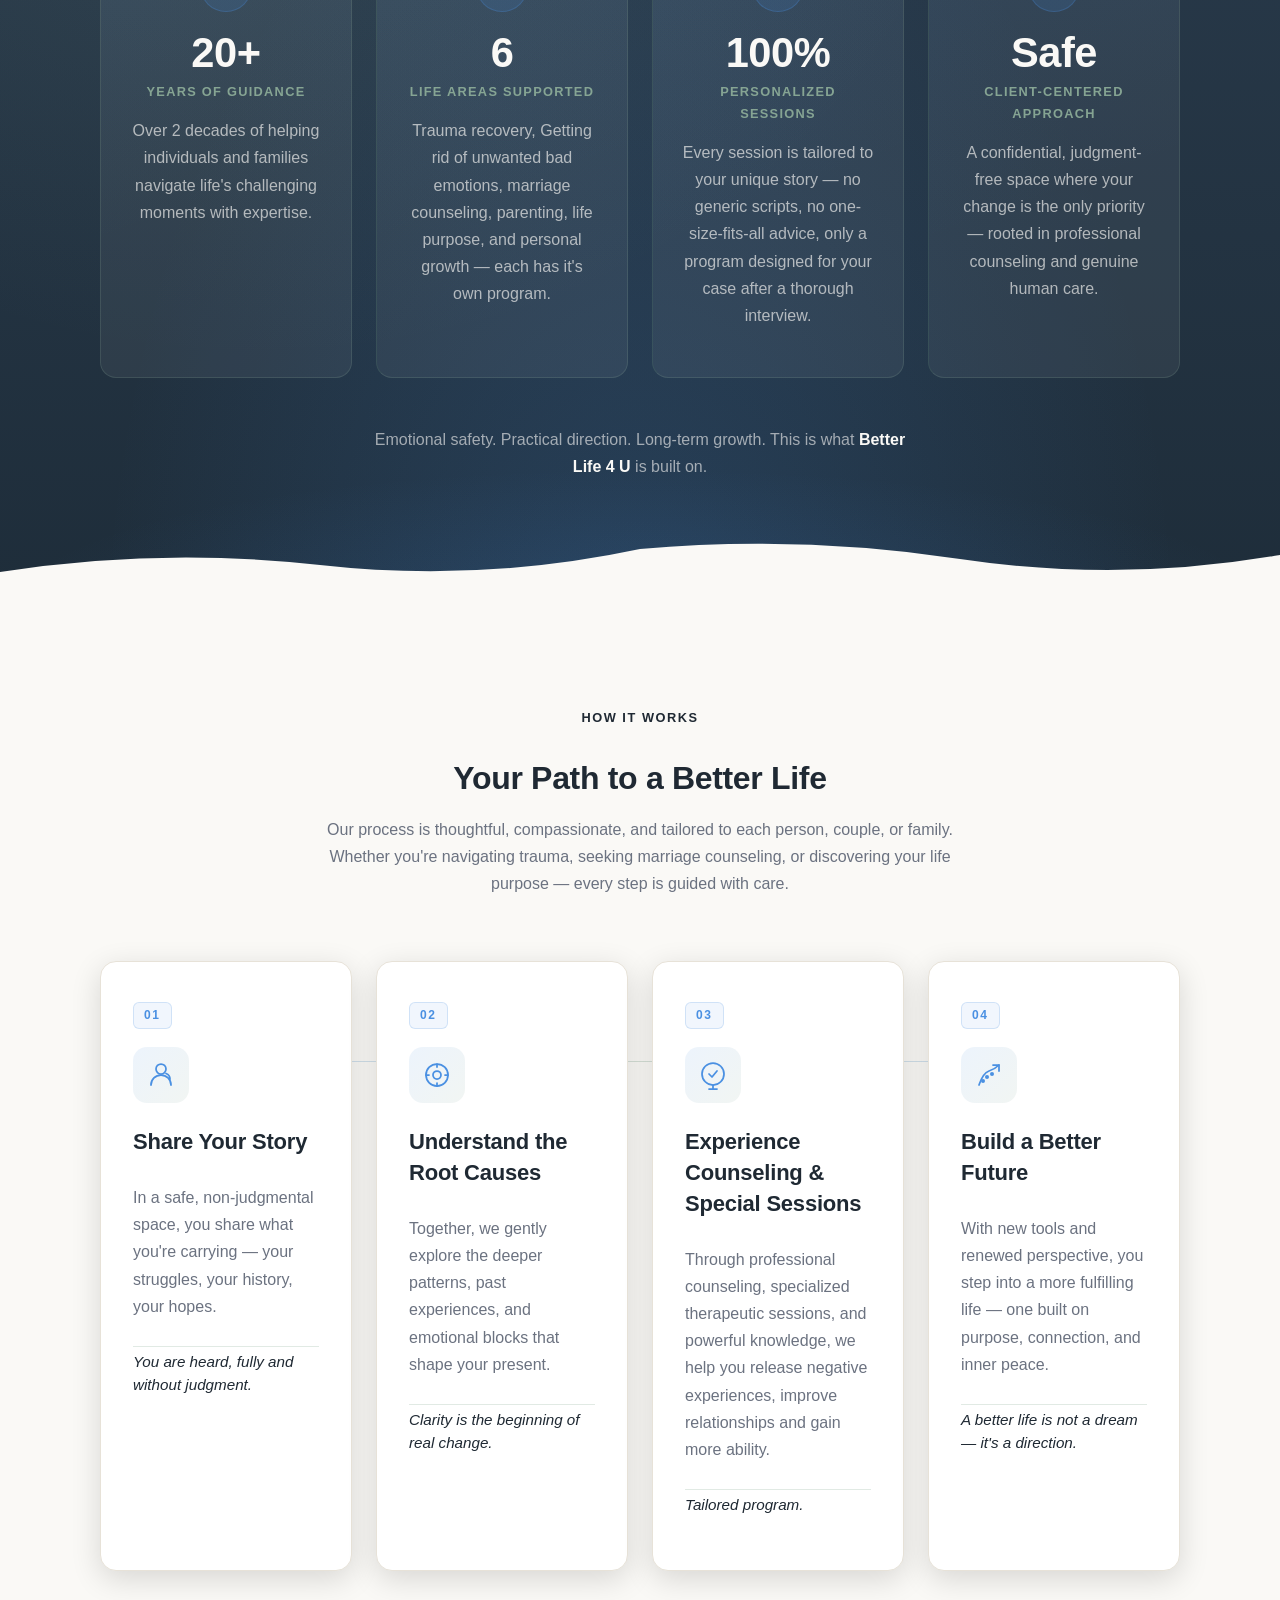
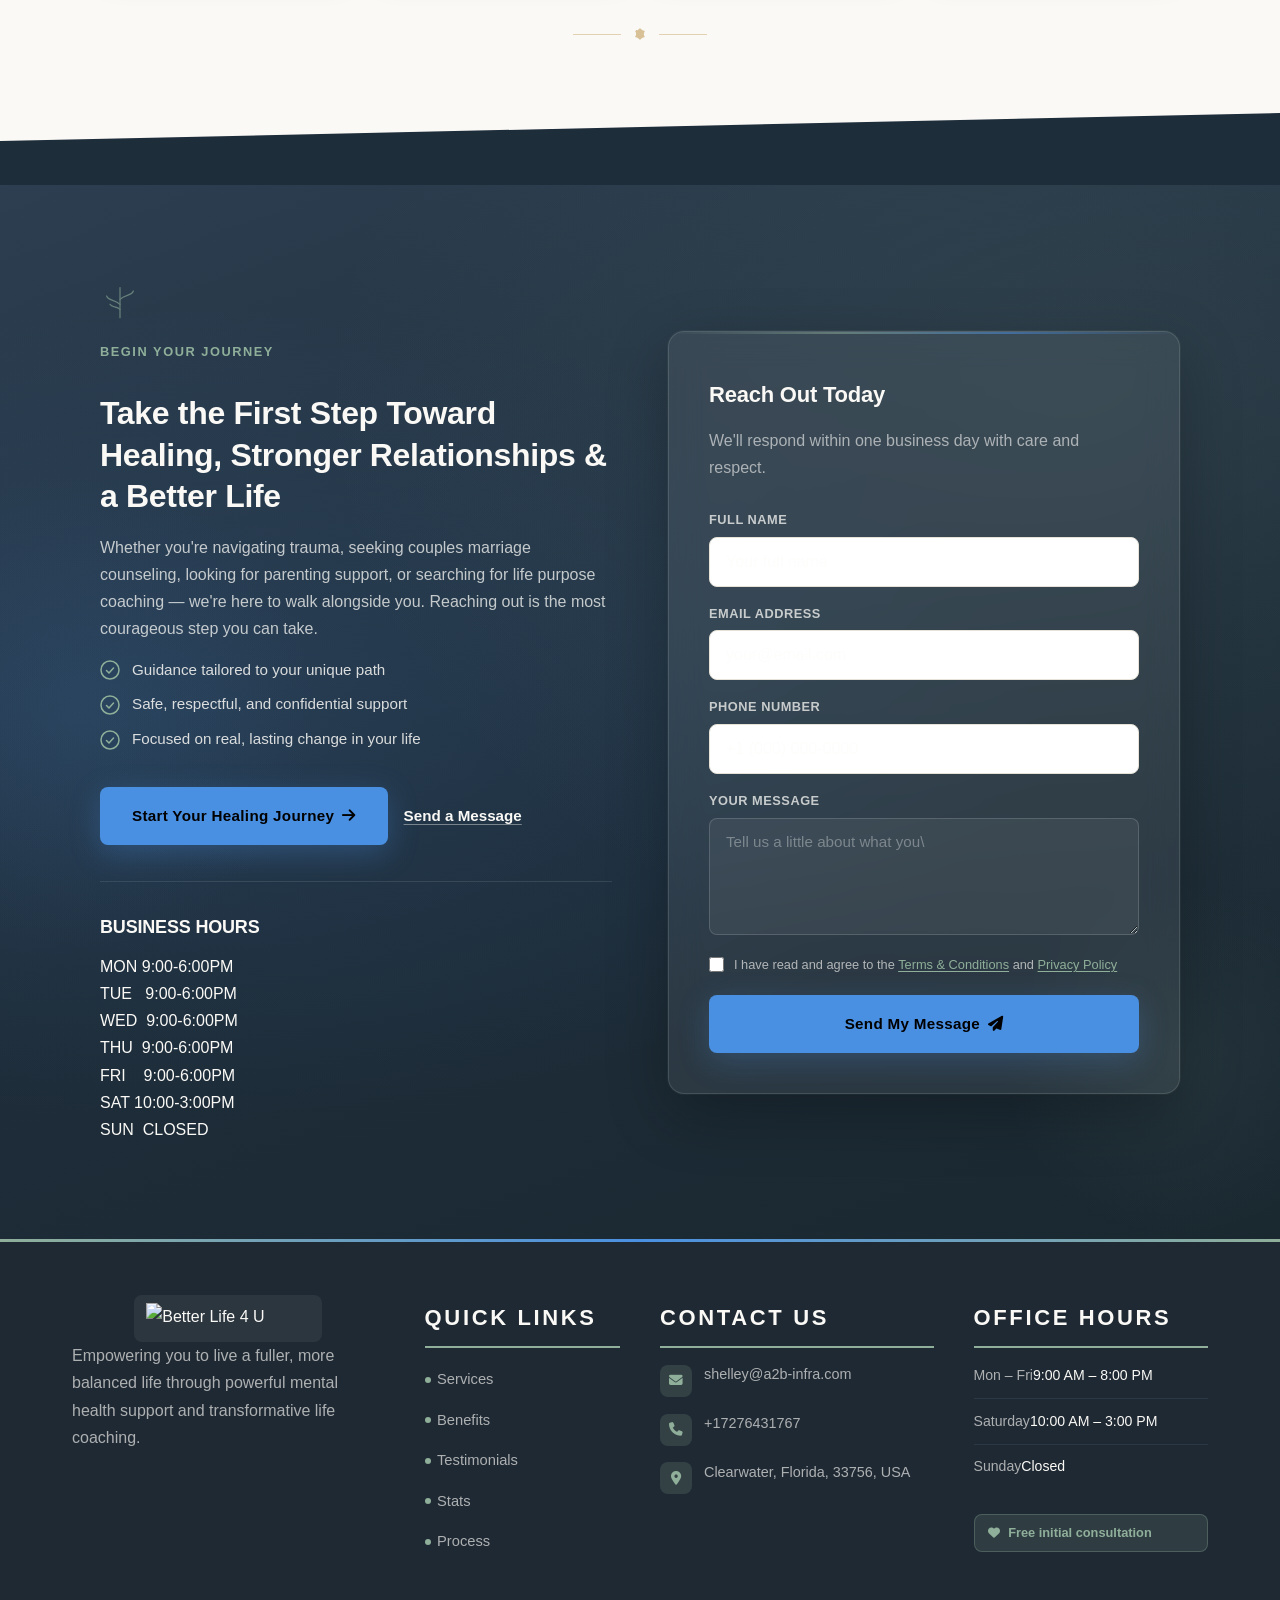
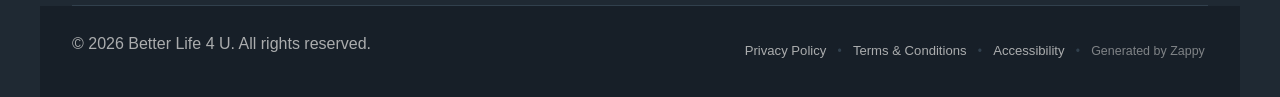
==== commit bb9f7d2d: "Incremental sync: 1 page(s) — text_edit" ====
--- a/public/index.html
+++ b/public/index.html
@@ -1138,7 +1138,7 @@
           </div>
           <div class="home-testimonials-author-info" >
             <strong class="home-testimonials-name">Sonia D.</strong>
-            <span class="home-testimonials-role" >Text goes here</span>
+            <span class="home-testimonials-role" >Trauma Recovery Client</span>
           </div>
           <div class="home-testimonials-social-links" data-element-id="element-ai-1779141571260-s3kf9a" data-element-type="social-links">
             <a href="https://facebook.com/Shelley Adiv" target="_blank" rel="noopener noreferrer" class="home-testimonials-social-link" aria-label="Facebook">
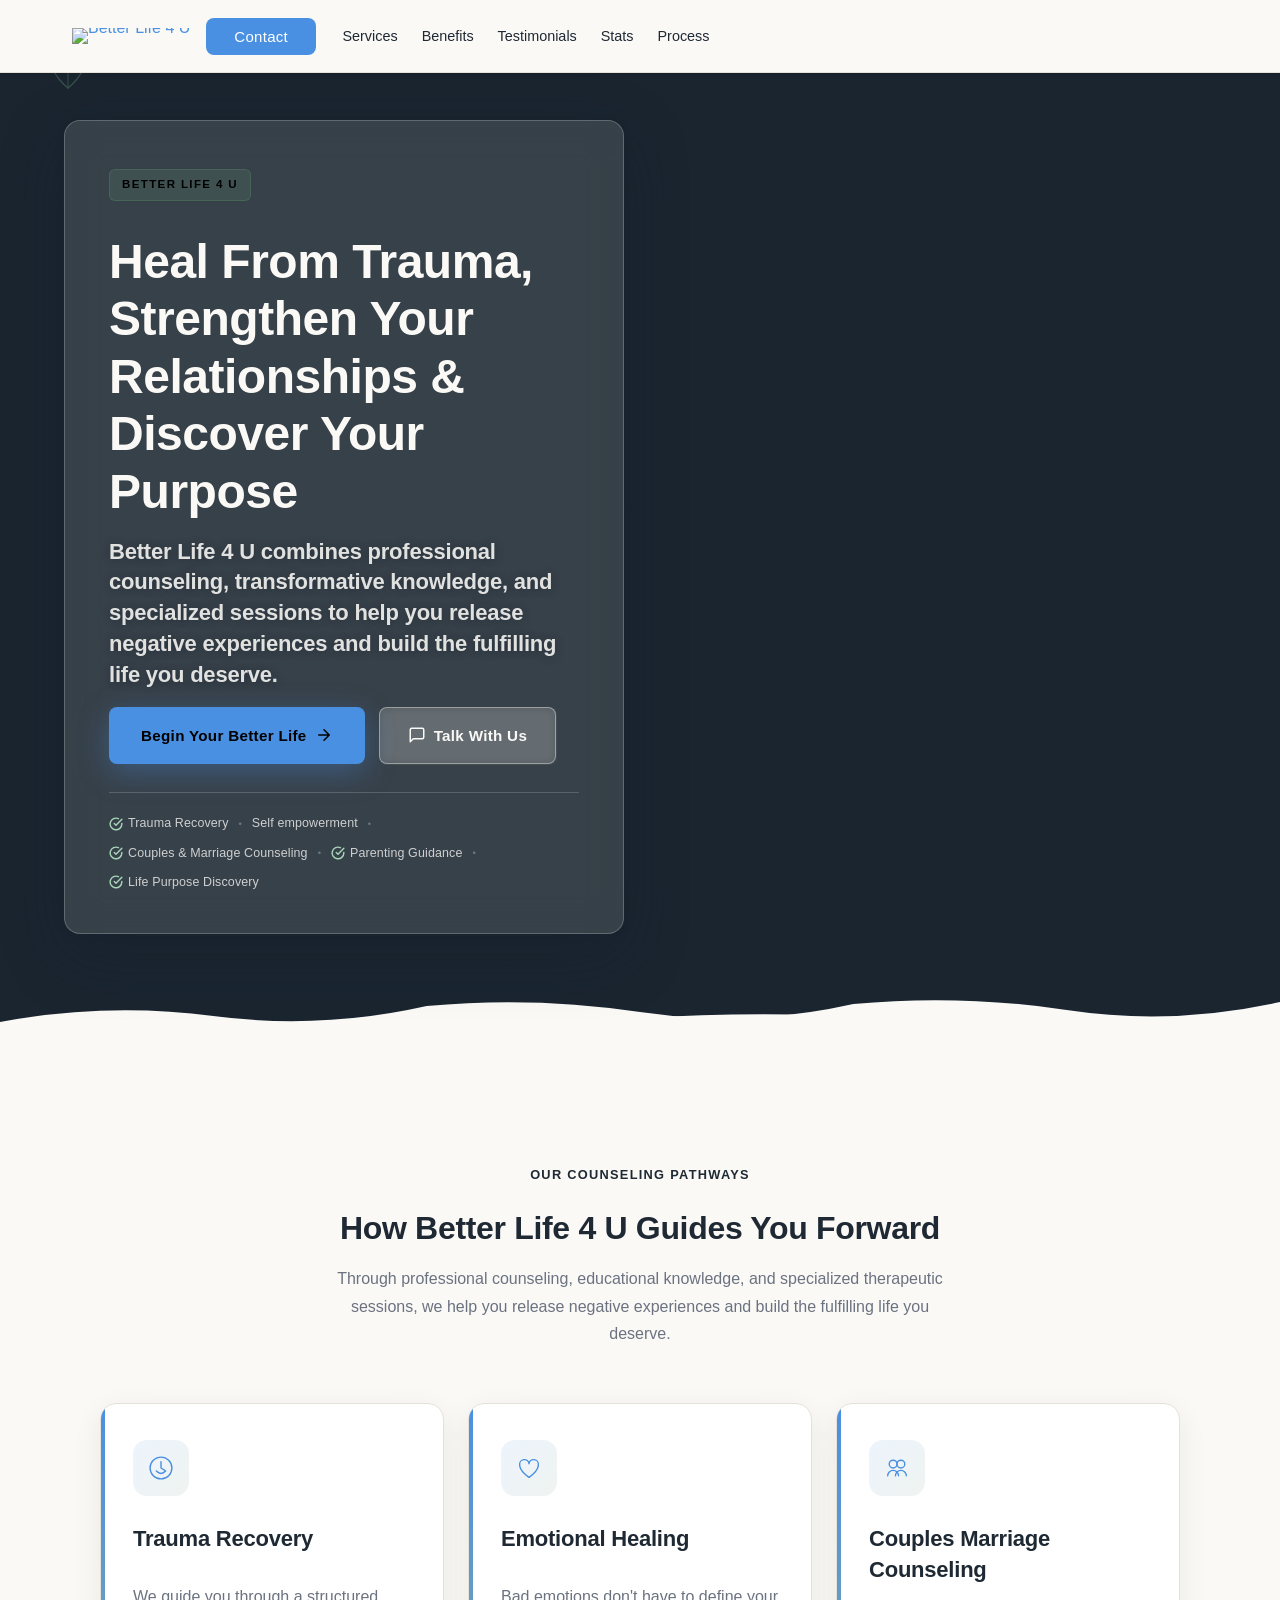
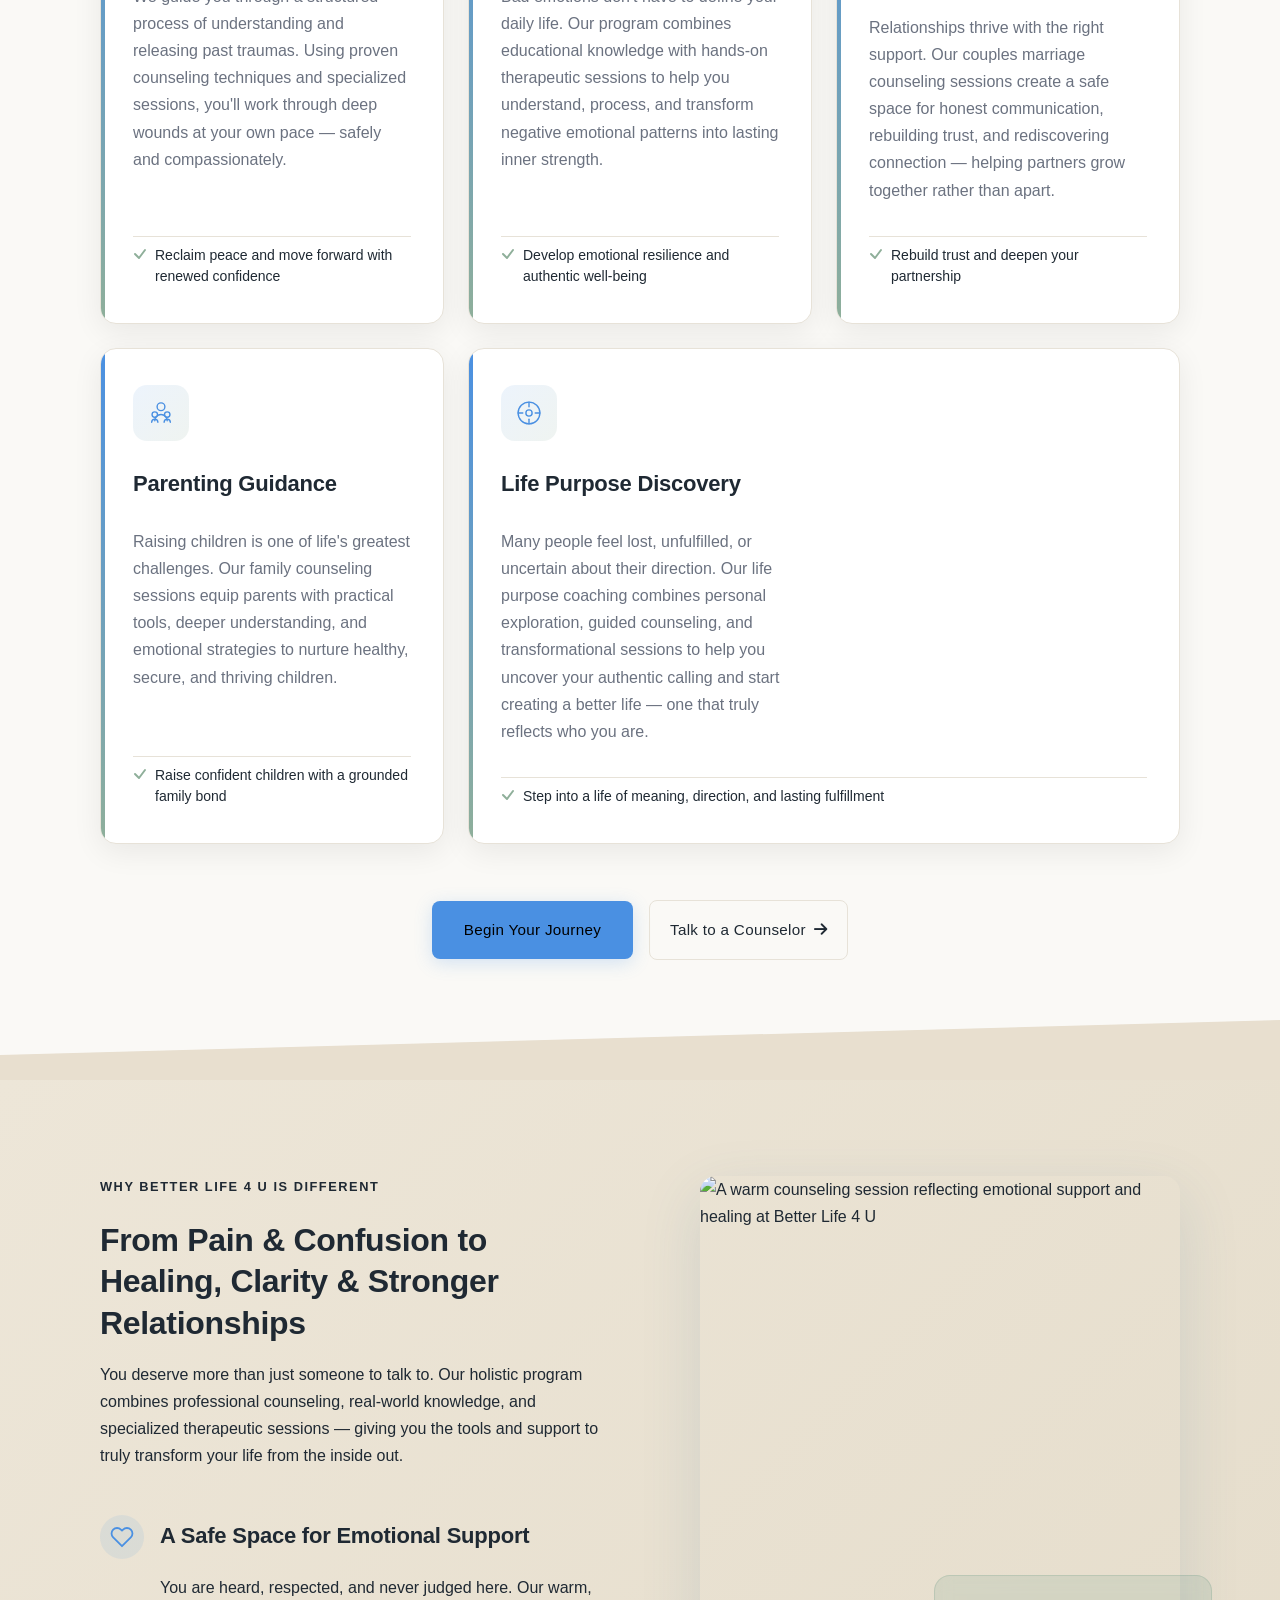
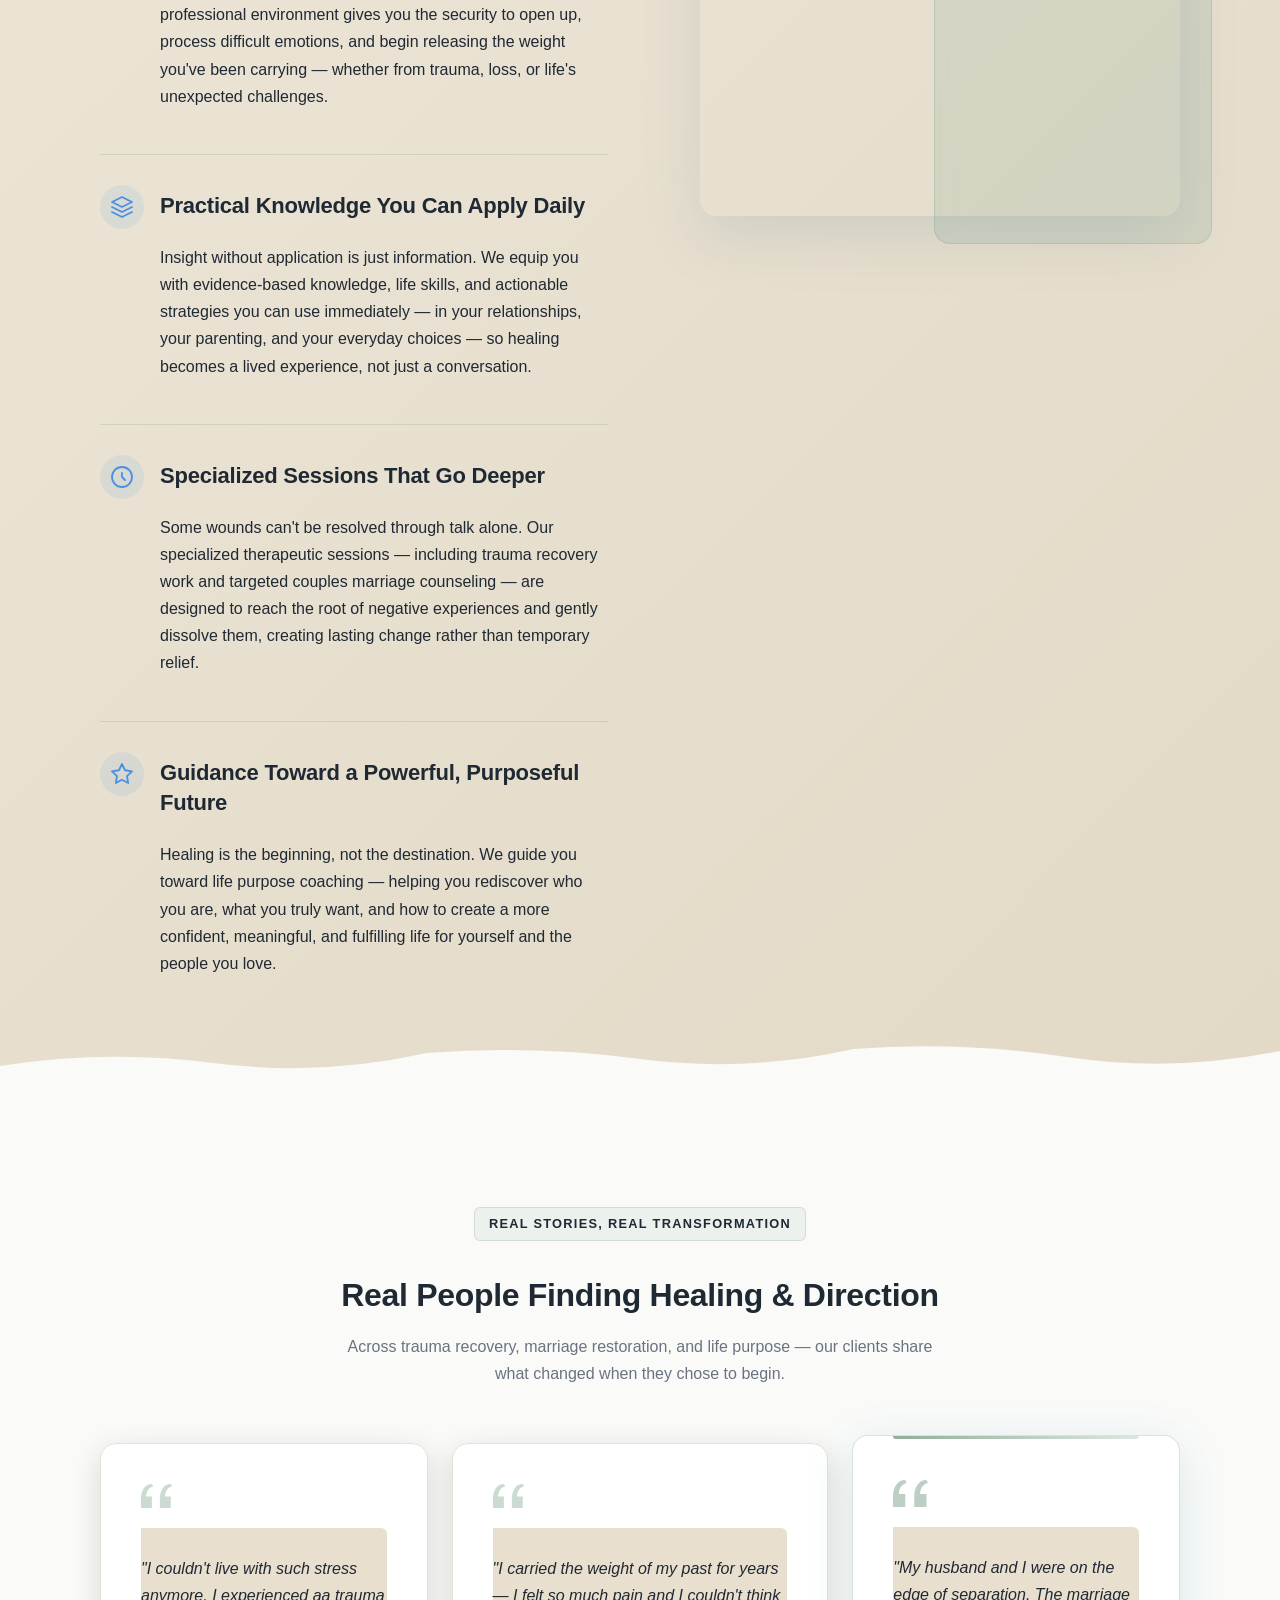
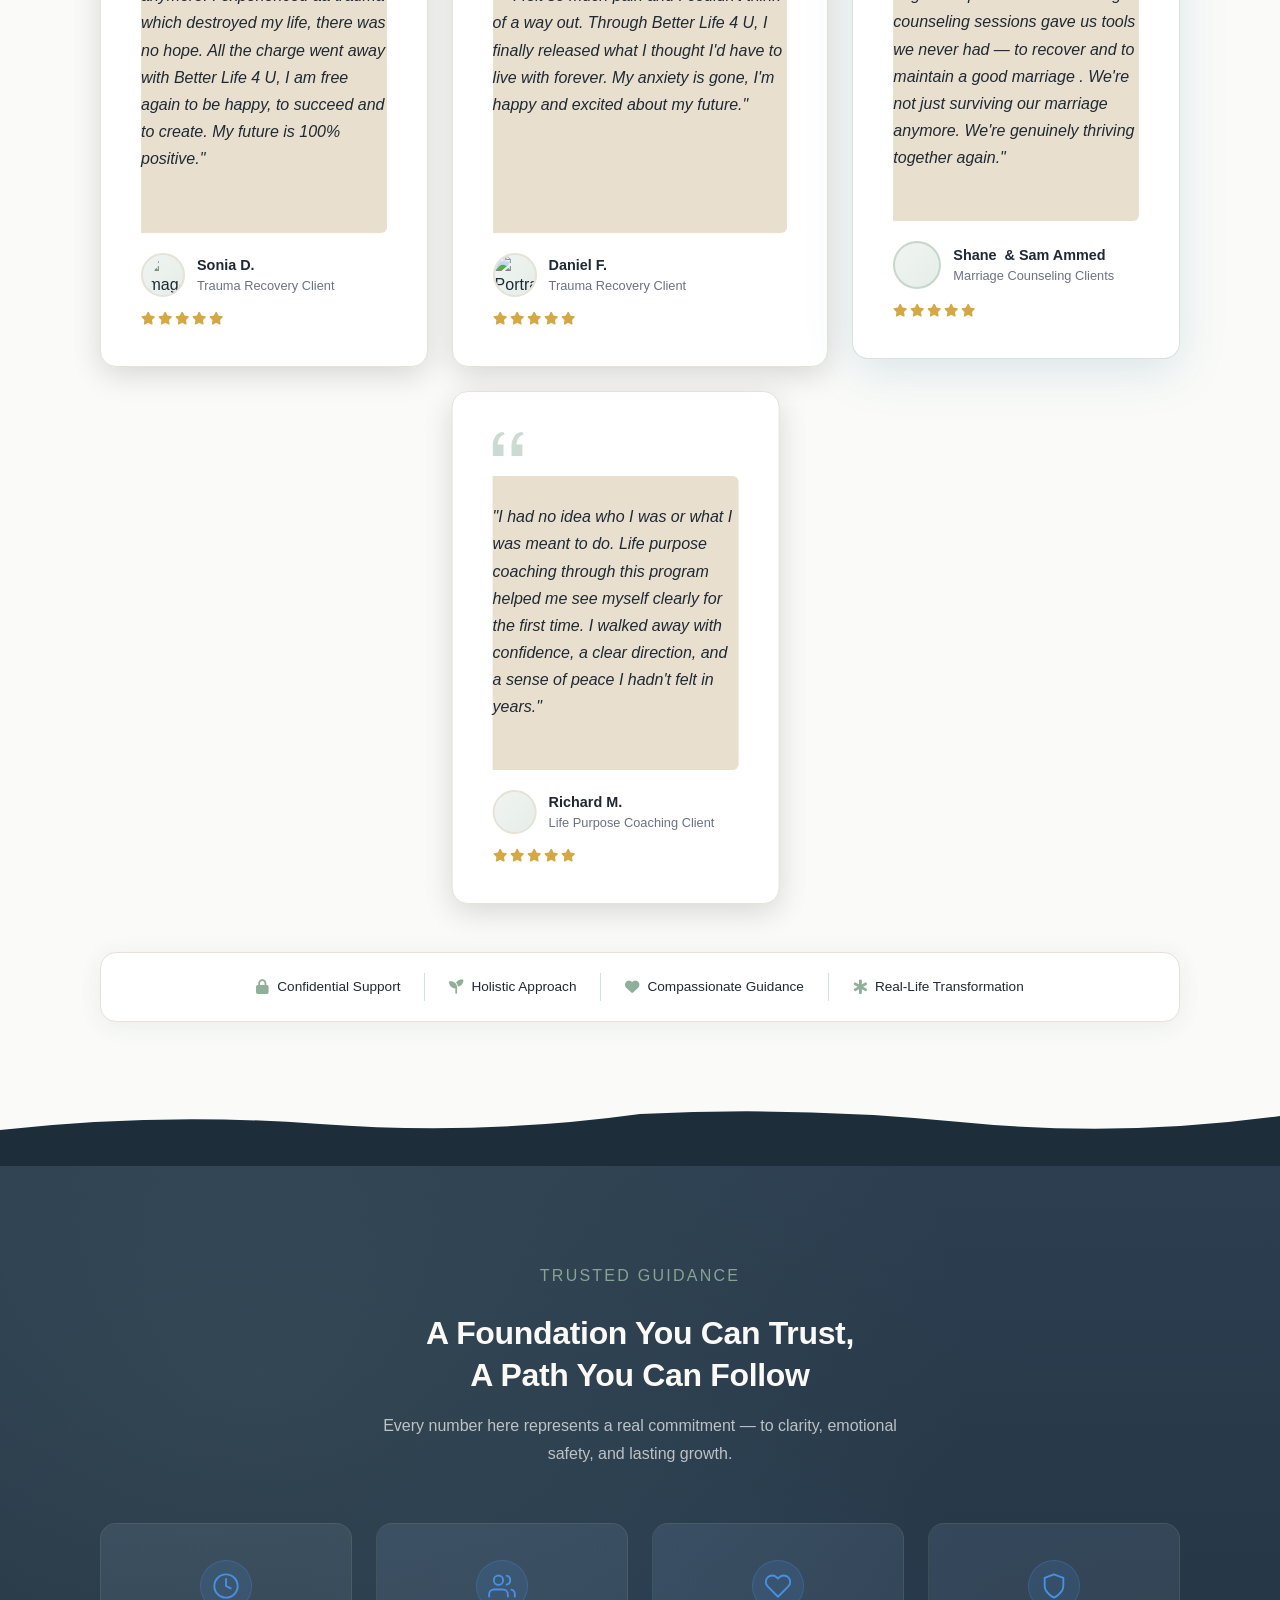
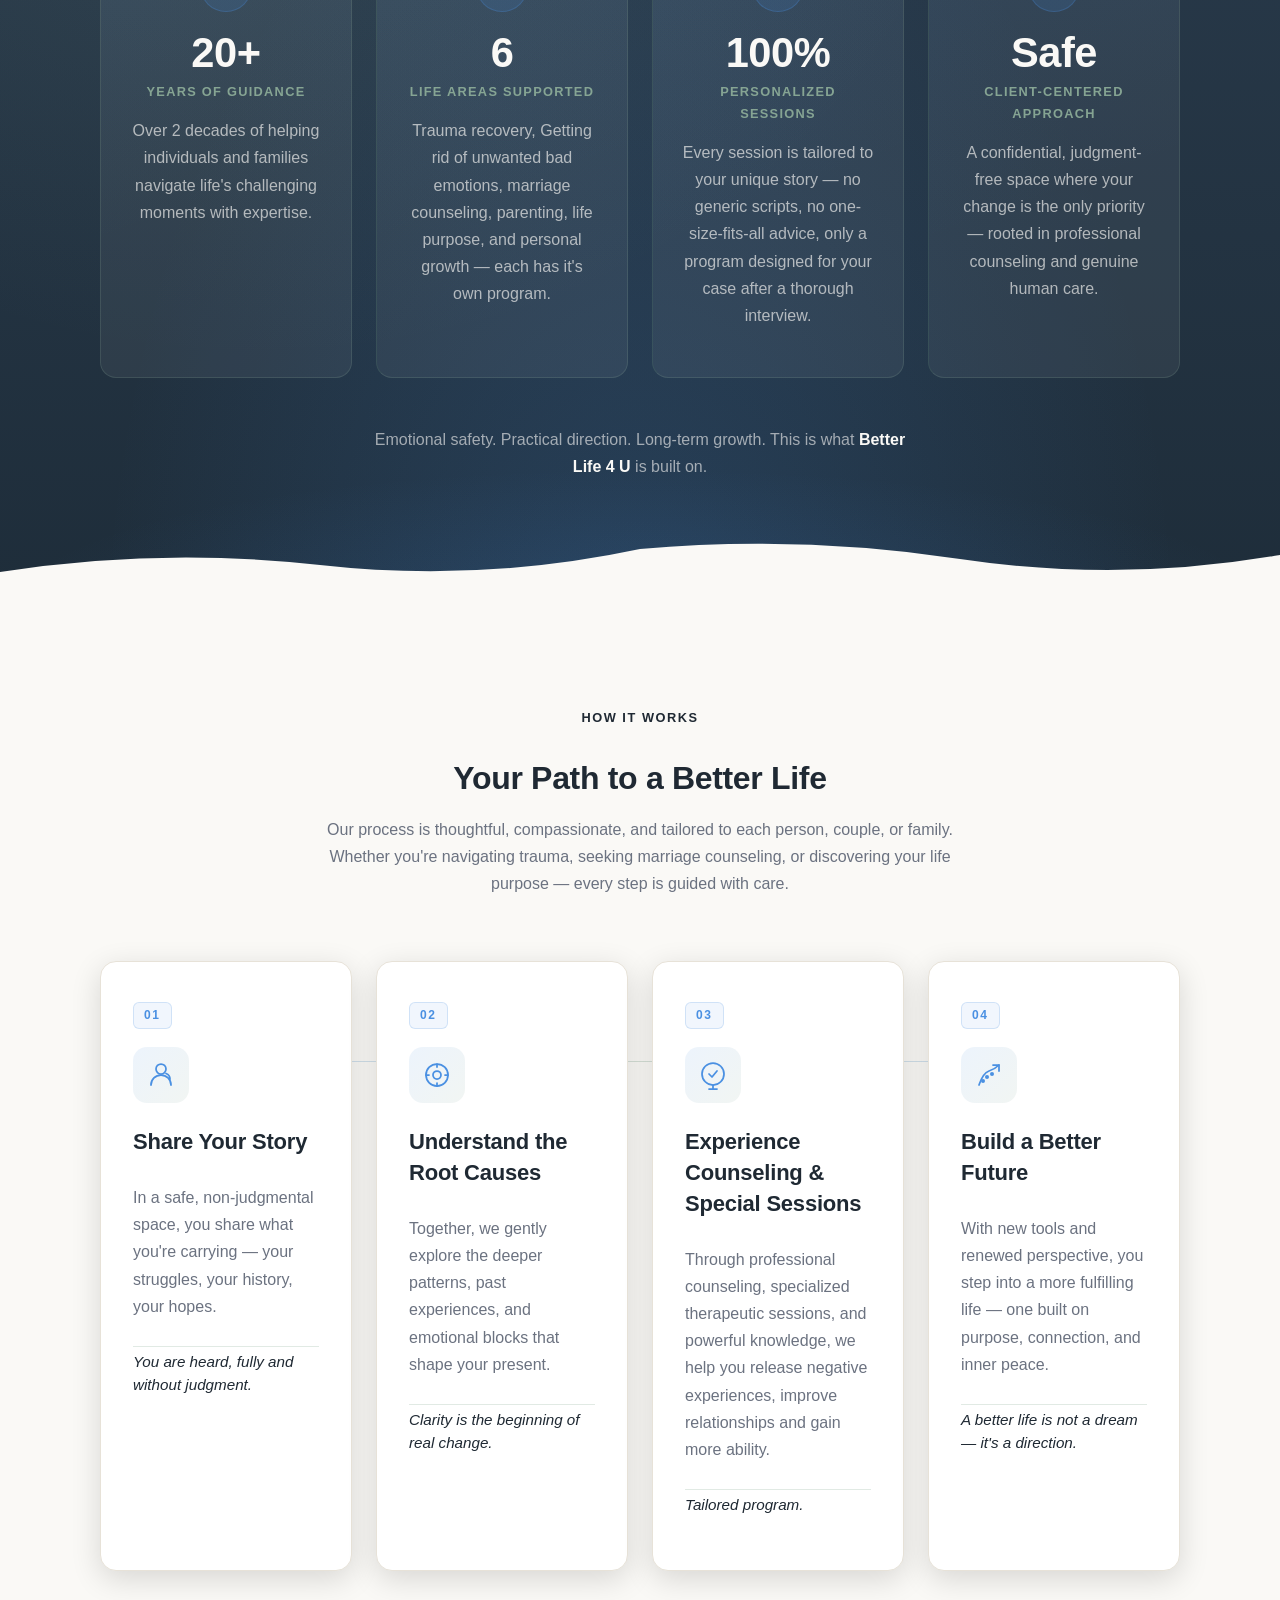
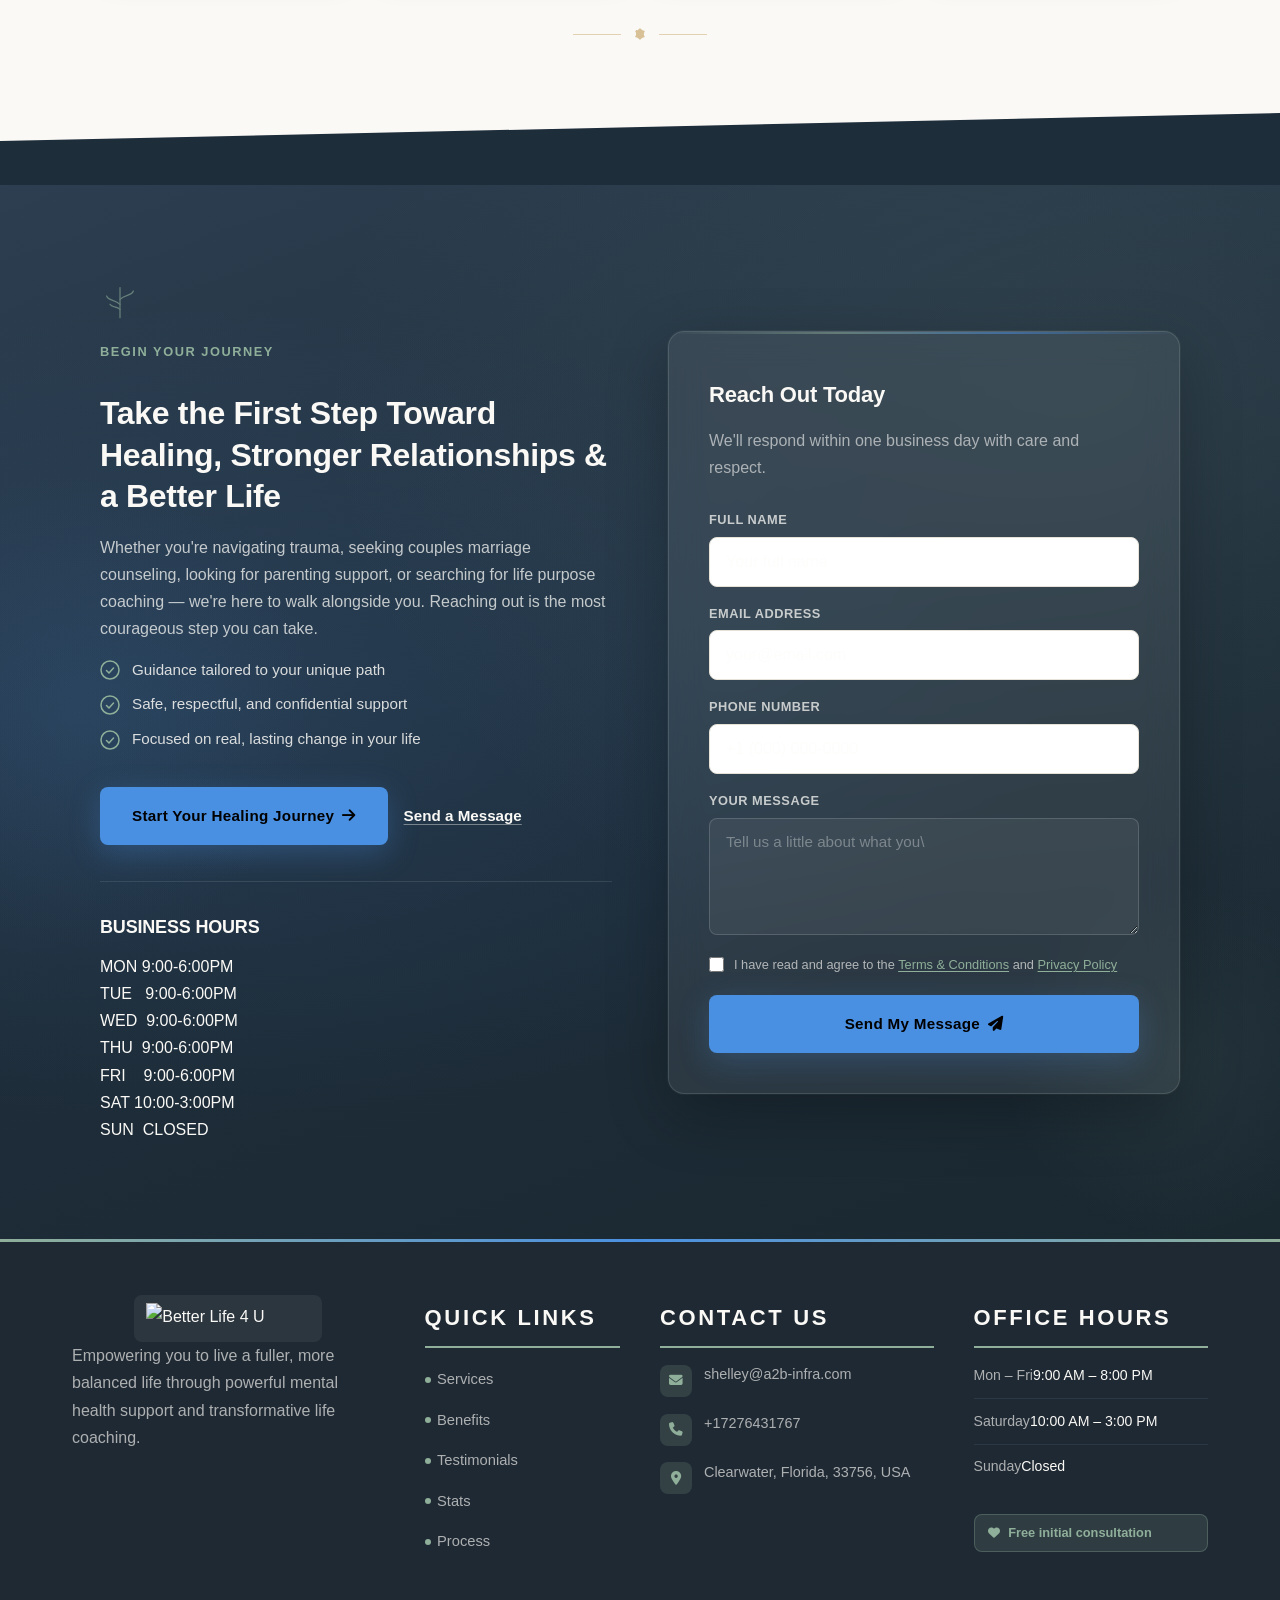
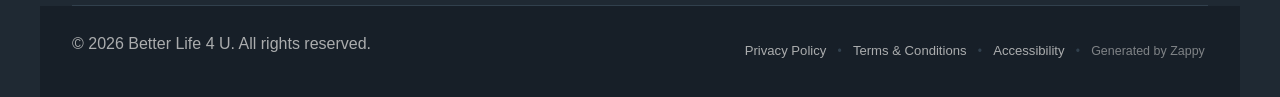
==== commit 62417c5c: "Background sync: Progressive GitHub Sync" ====
--- a/public/index.html
+++ b/public/index.html
@@ -223,14 +223,14 @@
     <meta name="twitter:card" content="summary_large_image">
     <meta name="twitter:title" content="Heal, Grow &amp; Transform Your Life — Better Life 4 U">
     <meta name="twitter:description" content="Start your journey to emotional freedom today. Better Life 4 U offers couples marriage counseling, trauma recovery, and life purpose coaching to help you build the life you deserve.">
-    <meta property="og:type" content="website">
-  <meta property="og:locale" content="en_US">
-  
-  
-  
-  
-  
-  <link rel="stylesheet" href="https://cdnjs.cloudflare.com/ajax/libs/font-awesome/6.4.0/css/all.min.css">
+    <meta property="og:type" content="website" />
+  <meta property="og:locale" content="en_US" />
+  
+  
+  
+  
+  
+  <link rel="stylesheet" href="https://cdnjs.cloudflare.com/ajax/libs/font-awesome/6.4.0/css/all.min.css" />
   <style>
     .skip-link { position: absolute; top: 0; left: 0; transform: translateY(-200%); padding: 12px 18px; background: var(--bg-dark, #1a1a1a); color: var(--text-light, #fff); font-weight: 600; border-radius: 0 0 8px 0; z-index: 10000; }
     .skip-link:focus { transform: none; outline: 2px solid var(--ring, #fff); outline-offset: 2px; }
@@ -240,15 +240,15 @@
 
   
     <!-- Favicons -->
-    <link rel="icon" type="image/x-icon" href="/assets/favicon.ico">
-    <link rel="icon" type="image/png" sizes="16x16" href="/assets/favicon-16x16.png">
-    <link rel="icon" type="image/png" sizes="32x32" href="/assets/favicon-32x32.png">
-    <link rel="icon" type="image/png" sizes="48x48" href="/assets/favicon-48x48.png">
-    <link rel="icon" type="image/png" sizes="192x192" href="/assets/favicon-192x192.png">
-    <link rel="icon" type="image/png" sizes="512x512" href="/assets/favicon-512x512.png">
-    <link rel="apple-touch-icon" href="/assets/apple-touch-icon.png">
+    <link rel="icon" type="image/x-icon" href="/assets/favicon.ico" />
+    <link rel="icon" type="image/png" sizes="16x16" href="/assets/favicon-16x16.png" />
+    <link rel="icon" type="image/png" sizes="32x32" href="/assets/favicon-32x32.png" />
+    <link rel="icon" type="image/png" sizes="48x48" href="/assets/favicon-48x48.png" />
+    <link rel="icon" type="image/png" sizes="192x192" href="/assets/favicon-192x192.png" />
+    <link rel="icon" type="image/png" sizes="512x512" href="/assets/favicon-512x512.png" />
+    <link rel="apple-touch-icon" href="/assets/apple-touch-icon.png" />
     <!-- Cookie Consent -->
-    <link rel="stylesheet" href="https://cdn.jsdelivr.net/npm/vanilla-cookieconsent@3/dist/cookieconsent.css">
+    <link rel="stylesheet" href="https://cdn.jsdelivr.net/npm/vanilla-cookieconsent@3/dist/cookieconsent.css" />
     <script src="https://cdn.jsdelivr.net/npm/vanilla-cookieconsent@3/dist/cookieconsent.umd.js"></script>
     <!-- Mickidum Accessibility Toolbar -->
     <script src="https://cdn.jsdelivr.net/gh/mickidum/acc_toolbar/acctoolbar/acctoolbar.min.js"></script>
@@ -346,22 +346,22 @@
   <nav class="navbar">
   <button class="mobile-toggle" id="mobileToggle" aria-label="Menu">
     <svg class="hamburger-icon" width="24" height="24" viewBox="0 0 24 24" fill="none">
-      <path d="M3 12h18M3 6h18M3 18h18" stroke="currentColor" stroke-width="2" stroke-linecap="round"></path>
+      <path d="M3 12h18M3 6h18M3 18h18" stroke="currentColor" stroke-width="2" stroke-linecap="round"/>
     </svg>
     <svg class="close-icon" width="24" height="24" viewBox="0 0 24 24" fill="none" style="display: none;">
-      <path d="M18 6L6 18M6 6l12 12" stroke="currentColor" stroke-width="2" stroke-linecap="round"></path>
+      <path d="M18 6L6 18M6 6l12 12" stroke="currentColor" stroke-width="2" stroke-linecap="round"/>
     </svg>
   </button>
 
   <button class="phone-header-btn" data-phone="+17276431767" aria-label="Call">
     <svg width="20" height="20" viewBox="0 0 24 24" fill="currentColor">
-      <path d="M22 16.92v3a2 2 0 0 1-2.18 2 19.79 19.79 0 0 1-8.63-3.07 19.5 19.5 0 0 1-6-6 19.79 19.79 0 0 1-3.07-8.67A2 2 0 0 1 4.11 2h3a2 2 0 0 1 2 1.72 12.84 12.84 0 0 0 .7 2.81 2 2 0 0 1-.45 2.11L8.09 9.91a16 16 0 0 0 6 6l1.27-1.27a2 2 0 0 1 2.11-.45 12.84 12.84 0 0 0 2.81.7A2 2 0 0 1 22 16.92z"></path>
+      <path d="M22 16.92v3a2 2 0 0 1-2.18 2 19.79 19.79 0 0 1-8.63-3.07 19.5 19.5 0 0 1-6-6 19.79 19.79 0 0 1-3.07-8.67A2 2 0 0 1 4.11 2h3a2 2 0 0 1 2 1.72 12.84 12.84 0 0 0 .7 2.81 2 2 0 0 1-.45 2.11L8.09 9.91a16 16 0 0 0 6 6l1.27-1.27a2 2 0 0 1 2.11-.45 12.84 12.84 0 0 0 2.81.7A2 2 0 0 1 22 16.92z"/>
     </svg>
   </button>
 
   <div class="nav-container">
     <div class="nav-brand">
-      <a href="/" class="logo-link"><img class="logo" src="/assets/site-home-image-1.webp" alt="Better Life 4 U"></a>
+      <a href="/" class="logo-link"><img class="logo" src="/assets/site-home-image-1.webp" alt="Better Life 4 U" /></a>
     </div>
 
     <ul class="nav-menu" id="navMenu"><li><a href="#services">Services</a></li><li><a href="#benefits">Benefits</a></li><li><a href="#testimonials">Testimonials</a></li><li><a href="#stats">Stats</a></li><li><a href="#process">Process</a></li></ul>
@@ -810,23 +810,23 @@
 </script>
   
   <main id="main">
-    <section data-band-index="0" id="hero" class="home-hero-section" data-layout-spec="Home-hero" data-hero-type="fullscreen-scrim" style="--zappy-bg-overlay: rgba(20, 32, 44, 0.45); --zappy-bg-image: url(&quot;assets/business-general-hero-upload-1779142486305.webp&quot;); background-image: linear-gradient(rgba(20, 32, 44, 0.45), rgba(20, 32, 44, 0.45)), url(&quot;assets/business-general-hero-upload-1779142486305.webp&quot;); background-size: cover; background-position: center center; background-repeat: no-repeat; position: relative; overflow: hidden;" data-zappy-bg-type="image" data-zappy-bg-color="" data-zappy-bg-image="assets/business-general-hero-upload-1779142486305.webp" data-zappy-bg-overlay-color="#14202c" data-zappy-bg-overlay-opacity="45" data-zappy-bg-video-type="" data-zappy-bg-video-url="">
+    <section data-band-index="0" id="hero" class="home-hero-section" data-layout-spec="Home-hero" data-hero-type="fullscreen-scrim" style="--zappy-bg-overlay: rgba(20, 32, 44, 0.45); --zappy-bg-image: url(&quot;assets/business-general-hero-upload-1779142486305.webp&quot;); background-image: linear-gradient(rgba(20, 32, 44, 0.45), rgba(20, 32, 44, 0.45)), url(&quot;assets/business-general-hero-upload-1779142486305.webp&quot;); background-size: cover; background-position: center center; background-repeat: no-repeat; position: relative; overflow: hidden;" data-zappy-bg-type="image" data-zappy-bg-color data-zappy-bg-image="assets/business-general-hero-upload-1779142486305.webp" data-zappy-bg-overlay-color="#14202c" data-zappy-bg-overlay-opacity="45" data-zappy-bg-video-type data-zappy-bg-video-url>
 
   <!-- Background Image -->
   <div class="home-hero-bg" style="display: none;" data-zappy-original-bg="hidden">
-    <img loading="eager" fetchpriority="high" data-hero-bg="true" data-placeholder="home-hero-image-1" data-context="A bright, warmly lit natural interior or outdoor sunrise scene showing a calm, hopeful individual or couple seated near a window or in a serene garden, soft golden morning light filtering through, peaceful and reflective mood, professional lifestyle photography for a mental health and life coaching brand, warm tones, soft focus background, inviting and emotionally safe atmosphere" width="1440" height="900" src="/assets/site-home-hero-image-1.webp" alt="A calm, hopeful person in a serene sunrise setting representing healing and new beginnings" data-hero-background="true" data-element-type="image" data-element-id="img-1779141796908-e1r8sieie">
+    <img loading="eager" fetchpriority="high" data-hero-bg="true" data-placeholder="home-hero-image-1" data-context="A bright, warmly lit natural interior or outdoor sunrise scene showing a calm, hopeful individual or couple seated near a window or in a serene garden, soft golden morning light filtering through, peaceful and reflective mood, professional lifestyle photography for a mental health and life coaching brand, warm tones, soft focus background, inviting and emotionally safe atmosphere" width="1440" height="900" src="/assets/site-home-hero-image-1.webp" alt="A calm, hopeful person in a serene sunrise setting representing healing and new beginnings" data-hero-background="true" data-element-type="image" data-element-id="img-1779141796908-e1r8sieie" />
   </div>
 
   <!-- Gradient Scrim Overlay -->
-  <div class="home-hero-scrim" aria-hidden="true" data-zappy-gradient-scrim="true" data-zappy-scrim-orig-opacity="" style="opacity: 1; display: none;" data-zappy-original-bg="hidden"></div>
+  <div class="home-hero-scrim" aria-hidden="true" data-zappy-gradient-scrim="true" data-zappy-scrim-orig-opacity style="opacity: 1; display: none;" data-zappy-original-bg="hidden"></div>
 
   <!-- Botanical Decorative Motif -->
   <svg class="home-hero-botanical" data-no-icon-edit="true" aria-hidden="true" viewBox="0 0 80 80" fill="none" xmlns="http://www.w3.org/2000/svg" width="64" height="64">
-    <path d="M40 70 C40 70 20 55 18 35 C16 15 35 10 40 25" stroke="#5A8A6A" stroke-width="1.5" stroke-linecap="round" fill="none"></path>
-    <path d="M40 70 C40 70 60 55 62 35 C64 15 45 10 40 25" stroke="#5A8A6A" stroke-width="1.5" stroke-linecap="round" fill="none"></path>
-    <path d="M40 25 L40 70" stroke="#5A8A6A" stroke-width="1.2" stroke-linecap="round" fill="none"></path>
-    <path d="M40 45 C30 40 22 42 18 38" stroke="#5A8A6A" stroke-width="1" stroke-linecap="round" fill="none"></path>
-    <path d="M40 45 C50 40 58 42 62 38" stroke="#5A8A6A" stroke-width="1" stroke-linecap="round" fill="none"></path>
+    <path d="M40 70 C40 70 20 55 18 35 C16 15 35 10 40 25" stroke="#5A8A6A" stroke-width="1.5" stroke-linecap="round" fill="none"/>
+    <path d="M40 70 C40 70 60 55 62 35 C64 15 45 10 40 25" stroke="#5A8A6A" stroke-width="1.5" stroke-linecap="round" fill="none"/>
+    <path d="M40 25 L40 70" stroke="#5A8A6A" stroke-width="1.2" stroke-linecap="round" fill="none"/>
+    <path d="M40 45 C30 40 22 42 18 38" stroke="#5A8A6A" stroke-width="1" stroke-linecap="round" fill="none"/>
+    <path d="M40 45 C50 40 58 42 62 38" stroke="#5A8A6A" stroke-width="1" stroke-linecap="round" fill="none"/>
   </svg>
 
   <!-- Content Container -->
@@ -836,7 +836,7 @@
     <div class="home-hero-card">
 
       <!-- Eyebrow Label -->
-      <p style="max-width: 65ch; margin-left: auto; margin-right: auto;" data-zappy-text-width="readable"><span class="home-hero-eyebrow" ><span style="color: #000000 !important">Better Life 4 U</span></span></p><!-- H1 Headline --><h1 class="home-hero-headline" style="max-width: 45ch; margin-left: auto; margin-right: auto; outline: none;" data-zappy-text-width="narrow">Heal From Trauma, Strengthen Your Relationships &amp; Discover Your Purpose</h1>
+      <p style="max-width: 65ch; margin-left: auto; margin-right: auto;" data-zappy-text-width="readable"><span class="home-hero-eyebrow" style><span style="color: #000000 !important">Better Life 4 U</span></span></p><!-- H1 Headline --><h1 class="home-hero-headline" style="max-width: 45ch; margin-left: auto; margin-right: auto; outline: none;" data-zappy-text-width="narrow">Heal From Trauma, Strengthen Your Relationships &amp; Discover Your Purpose</h1>
 
       <!-- Supporting Subtitle -->
       <h3 class="home-hero-subtitle">Better Life 4 U combines professional counseling, transformative knowledge, and specialized sessions to help you release negative experiences and build the fulfilling life you deserve.</h3>
@@ -845,35 +845,35 @@
       <div class="home-hero-ctas">
         <a href="/contact" class="home-hero-btn-primary" style="color: rgb(0, 0, 0) !important;" data-element-type="button" data-element-id="btn-1779141796901-l02q3a06y" data-native-element="true">
           <span style="color: rgb(0, 0, 0) !important;">Begin Your Better Life</span>
-          <svg data-element-type="icon" data-icon-type="svg" width="18" height="18" viewBox="0 0 24 24" fill="none" stroke="currentColor" stroke-width="2" stroke-linecap="round" stroke-linejoin="round" aria-hidden="true"><path d="M5 12h14M12 5l7 7-7 7"></path></svg>
+          <svg data-element-type="icon" data-icon-type="svg" width="18" height="18" viewBox="0 0 24 24" fill="none" stroke="currentColor" stroke-width="2" stroke-linecap="round" stroke-linejoin="round" aria-hidden="true"><path d="M5 12h14M12 5l7 7-7 7"/></svg>
         </a>
         <a href="/contact" class="home-hero-btn-secondary" data-element-type="button" data-element-id="btn-1779141796901-fszkoaqrk" data-native-element="true">
-          <svg data-element-type="icon" data-icon-type="svg" width="18" height="18" viewBox="0 0 24 24" fill="none" stroke="currentColor" stroke-width="2" stroke-linecap="round" stroke-linejoin="round" aria-hidden="true"><path d="M21 15a2 2 0 0 1-2 2H7l-4 4V5a2 2 0 0 1 2-2h14a2 2 0 0 1 2 2z"></path></svg>
+          <svg data-element-type="icon" data-icon-type="svg" width="18" height="18" viewBox="0 0 24 24" fill="none" stroke="currentColor" stroke-width="2" stroke-linecap="round" stroke-linejoin="round" aria-hidden="true"><path d="M21 15a2 2 0 0 1-2 2H7l-4 4V5a2 2 0 0 1 2-2h14a2 2 0 0 1 2 2z"/></svg>
           <span>Talk With Us</span>
         </a>
       </div>
 
       <!-- Trust Reassurance Line -->
-      <div class="home-hero-trust" >
+      <div class="home-hero-trust" style>
         <span class="home-hero-trust-item">
-          <svg data-element-type="icon" data-icon-type="svg" width="14" height="14" viewBox="0 0 24 24" fill="none" stroke="currentColor" stroke-width="2.5" stroke-linecap="round" stroke-linejoin="round" aria-hidden="true" style="cursor: pointer;"><path d="M22 11.08V12a10 10 0 1 1-5.93-9.14"></path><polyline points="22 4 12 14.01 9 11.01"></polyline></svg>
+          <svg data-element-type="icon" data-icon-type="svg" width="14" height="14" viewBox="0 0 24 24" fill="none" stroke="currentColor" stroke-width="2.5" stroke-linecap="round" stroke-linejoin="round" aria-hidden="true" style="cursor: pointer;"><path d="M22 11.08V12a10 10 0 1 1-5.93-9.14"/><polyline points="22 4 12 14.01 9 11.01"/></svg>
           Trauma Recovery
         </span>
         <span class="home-hero-trust-sep" aria-hidden="true">•</span>
-        <span class="home-hero-trust-item">Self empowerment<br></span>
+        <span class="home-hero-trust-item">Self empowerment<br /></span>
         <span class="home-hero-trust-sep" aria-hidden="true">•</span>
         <span class="home-hero-trust-item">
-          <svg data-element-type="icon" data-icon-type="svg" width="14" height="14" viewBox="0 0 24 24" fill="none" stroke="currentColor" stroke-width="2.5" stroke-linecap="round" stroke-linejoin="round" aria-hidden="true" style="cursor: pointer;"><path d="M22 11.08V12a10 10 0 1 1-5.93-9.14"></path><polyline points="22 4 12 14.01 9 11.01"></polyline></svg>
+          <svg data-element-type="icon" data-icon-type="svg" width="14" height="14" viewBox="0 0 24 24" fill="none" stroke="currentColor" stroke-width="2.5" stroke-linecap="round" stroke-linejoin="round" aria-hidden="true" style="cursor: pointer;"><path d="M22 11.08V12a10 10 0 1 1-5.93-9.14"/><polyline points="22 4 12 14.01 9 11.01"/></svg>
           Couples &amp; Marriage Counseling
         </span>
         <span class="home-hero-trust-sep" aria-hidden="true">•</span>
         <span class="home-hero-trust-item">
-          <svg data-element-type="icon" data-icon-type="svg" width="14" height="14" viewBox="0 0 24 24" fill="none" stroke="currentColor" stroke-width="2.5" stroke-linecap="round" stroke-linejoin="round" aria-hidden="true" style="cursor: pointer;"><path d="M22 11.08V12a10 10 0 1 1-5.93-9.14"></path><polyline points="22 4 12 14.01 9 11.01"></polyline></svg>
+          <svg data-element-type="icon" data-icon-type="svg" width="14" height="14" viewBox="0 0 24 24" fill="none" stroke="currentColor" stroke-width="2.5" stroke-linecap="round" stroke-linejoin="round" aria-hidden="true" style="cursor: pointer;"><path d="M22 11.08V12a10 10 0 1 1-5.93-9.14"/><polyline points="22 4 12 14.01 9 11.01"/></svg>
           Parenting Guidance
         </span>
         <span class="home-hero-trust-sep" aria-hidden="true">•</span>
         <span class="home-hero-trust-item">
-          <svg data-element-type="icon" data-icon-type="svg" width="14" height="14" viewBox="0 0 24 24" fill="none" stroke="currentColor" stroke-width="2.5" stroke-linecap="round" stroke-linejoin="round" aria-hidden="true" style="cursor: pointer;"><path d="M22 11.08V12a10 10 0 1 1-5.93-9.14"></path><polyline points="22 4 12 14.01 9 11.01"></polyline></svg>
+          <svg data-element-type="icon" data-icon-type="svg" width="14" height="14" viewBox="0 0 24 24" fill="none" stroke="currentColor" stroke-width="2.5" stroke-linecap="round" stroke-linejoin="round" aria-hidden="true" style="cursor: pointer;"><path d="M22 11.08V12a10 10 0 1 1-5.93-9.14"/><polyline points="22 4 12 14.01 9 11.01"/></svg>
           Life Purpose Discovery
         </span>
       </div>
@@ -885,8 +885,8 @@
   <!-- Bottom Divider: Soft Curved Wave transitioning to light section -->
   <div class="home-hero-divider-wrapper" aria-hidden="true">
     <svg data-no-icon-edit="true" aria-hidden="true" viewBox="0 0 1440 90" preserveAspectRatio="none" xmlns="http://www.w3.org/2000/svg">
-      <path d="M0,90 L0,48 Q120,28 240,42 T480,32 Q600,22 720,38 T960,30 Q1080,20 1200,36 T1440,28 L1440,90 Z" fill="#FAF9F6"></path>
-      <path d="M0,90 L0,58 Q180,38 360,52 T720,44 Q900,34 1080,50 T1440,42 L1440,90 Z" fill="#FAF9F6"></path>
+      <path d="M0,90 L0,48 Q120,28 240,42 T480,32 Q600,22 720,38 T960,30 Q1080,20 1200,36 T1440,28 L1440,90 Z" fill="#FAF9F6"/>
+      <path d="M0,90 L0,58 Q180,38 360,52 T720,44 Q900,34 1080,50 T1440,42 L1440,90 Z" fill="#FAF9F6"/>
     </svg>
   </div>
 
@@ -908,16 +908,16 @@
       <article class="home-services-card">
         <div class="home-services-card-icon" aria-hidden="true">
           <svg data-element-type="icon" data-icon-type="svg" xmlns="http://www.w3.org/2000/svg" width="36" height="36" viewBox="0 0 36 36" fill="none" stroke="currentColor" stroke-width="1.8" stroke-linecap="round" stroke-linejoin="round">
-            <circle cx="18" cy="18" r="14"></circle>
-            <path d="M18 10 v8 l5 3"></path>
-            <path d="M12 22 Q18 28 24 22"></path>
+            <circle cx="18" cy="18" r="14"/>
+            <path d="M18 10 v8 l5 3"/>
+            <path d="M12 22 Q18 28 24 22"/>
           </svg>
         </div>
         <div class="home-services-card-body">
           <h3 class="home-services-card-title">Trauma Recovery</h3>
           <p class="home-services-card-desc">We guide you through a structured process of understanding and releasing past traumas. Using proven counseling techniques and specialized sessions, you'll work through deep wounds at your own pace — safely and compassionately.</p>
           <span class="home-services-card-outcome">
-            <svg data-element-type="icon" data-icon-type="svg" xmlns="http://www.w3.org/2000/svg" width="14" height="14" viewBox="0 0 14 14" fill="none" stroke="currentColor" stroke-width="2" stroke-linecap="round" stroke-linejoin="round" aria-hidden="true"><polyline points="2,7 6,11 12,3"></polyline></svg>
+            <svg data-element-type="icon" data-icon-type="svg" xmlns="http://www.w3.org/2000/svg" width="14" height="14" viewBox="0 0 14 14" fill="none" stroke="currentColor" stroke-width="2" stroke-linecap="round" stroke-linejoin="round" aria-hidden="true"><polyline points="2,7 6,11 12,3"/></svg>
             Reclaim peace and move forward with renewed confidence
           </span>
         </div>
@@ -927,14 +927,14 @@
       <article class="home-services-card">
         <div class="home-services-card-icon" aria-hidden="true">
           <svg data-element-type="icon" data-icon-type="svg" xmlns="http://www.w3.org/2000/svg" width="36" height="36" viewBox="0 0 36 36" fill="none" stroke="currentColor" stroke-width="1.8" stroke-linecap="round" stroke-linejoin="round">
-            <path d="M18 30 C18 30 6 22 6 14 a6 6 0 0 1 12-1.5 A6 6 0 0 1 30 14 C30 22 18 30 18 30z"></path>
+            <path d="M18 30 C18 30 6 22 6 14 a6 6 0 0 1 12-1.5 A6 6 0 0 1 30 14 C30 22 18 30 18 30z"/>
           </svg>
         </div>
         <div class="home-services-card-body">
           <h3 class="home-services-card-title">Emotional Healing</h3>
           <p class="home-services-card-desc">Bad emotions don't have to define your daily life. Our program combines educational knowledge with hands-on therapeutic sessions to help you understand, process, and transform negative emotional patterns into lasting inner strength.</p>
           <span class="home-services-card-outcome">
-            <svg data-element-type="icon" data-icon-type="svg" xmlns="http://www.w3.org/2000/svg" width="14" height="14" viewBox="0 0 14 14" fill="none" stroke="currentColor" stroke-width="2" stroke-linecap="round" stroke-linejoin="round" aria-hidden="true"><polyline points="2,7 6,11 12,3"></polyline></svg>
+            <svg data-element-type="icon" data-icon-type="svg" xmlns="http://www.w3.org/2000/svg" width="14" height="14" viewBox="0 0 14 14" fill="none" stroke="currentColor" stroke-width="2" stroke-linecap="round" stroke-linejoin="round" aria-hidden="true"><polyline points="2,7 6,11 12,3"/></svg>
             Develop emotional resilience and authentic well-being
           </span>
         </div>
@@ -944,17 +944,17 @@
       <article class="home-services-card">
         <div class="home-services-card-icon" aria-hidden="true">
           <svg data-element-type="icon" data-icon-type="svg" xmlns="http://www.w3.org/2000/svg" width="36" height="36" viewBox="0 0 36 36" fill="none" stroke="currentColor" stroke-width="1.8" stroke-linecap="round" stroke-linejoin="round">
-            <circle cx="13" cy="13" r="5"></circle>
-            <circle cx="23" cy="13" r="5"></circle>
-            <path d="M6 28 a7 7 0 0 1 14 0"></path>
-            <path d="M16 28 a7 7 0 0 1 14 0"></path>
+            <circle cx="13" cy="13" r="5"/>
+            <circle cx="23" cy="13" r="5"/>
+            <path d="M6 28 a7 7 0 0 1 14 0"/>
+            <path d="M16 28 a7 7 0 0 1 14 0"/>
           </svg>
         </div>
         <div class="home-services-card-body">
           <h3 class="home-services-card-title">Couples Marriage Counseling</h3>
           <p class="home-services-card-desc">Relationships thrive with the right support. Our couples marriage counseling sessions create a safe space for honest communication, rebuilding trust, and rediscovering connection — helping partners grow together rather than apart.</p>
           <span class="home-services-card-outcome">
-            <svg data-element-type="icon" data-icon-type="svg" xmlns="http://www.w3.org/2000/svg" width="14" height="14" viewBox="0 0 14 14" fill="none" stroke="currentColor" stroke-width="2" stroke-linecap="round" stroke-linejoin="round" aria-hidden="true"><polyline points="2,7 6,11 12,3"></polyline></svg>
+            <svg data-element-type="icon" data-icon-type="svg" xmlns="http://www.w3.org/2000/svg" width="14" height="14" viewBox="0 0 14 14" fill="none" stroke="currentColor" stroke-width="2" stroke-linecap="round" stroke-linejoin="round" aria-hidden="true"><polyline points="2,7 6,11 12,3"/></svg>
             Rebuild trust and deepen your partnership
           </span>
         </div>
@@ -964,19 +964,19 @@
       <article class="home-services-card">
         <div class="home-services-card-icon" aria-hidden="true">
           <svg data-element-type="icon" data-icon-type="svg" xmlns="http://www.w3.org/2000/svg" width="36" height="36" viewBox="0 0 36 36" fill="none" stroke="currentColor" stroke-width="1.8" stroke-linecap="round" stroke-linejoin="round">
-            <circle cx="18" cy="10" r="5"></circle>
-            <path d="M10 28 a8 8 0 0 1 16 0"></path>
-            <circle cx="10" cy="20" r="3.5"></circle>
-            <circle cx="26" cy="20" r="3.5"></circle>
-            <path d="M6 30 a4 4 0 0 1 8 0"></path>
-            <path d="M22 30 a4 4 0 0 1 8 0"></path>
+            <circle cx="18" cy="10" r="5"/>
+            <path d="M10 28 a8 8 0 0 1 16 0"/>
+            <circle cx="10" cy="20" r="3.5"/>
+            <circle cx="26" cy="20" r="3.5"/>
+            <path d="M6 30 a4 4 0 0 1 8 0"/>
+            <path d="M22 30 a4 4 0 0 1 8 0"/>
           </svg>
         </div>
         <div class="home-services-card-body">
           <h3 class="home-services-card-title">Parenting Guidance</h3>
           <p class="home-services-card-desc">Raising children is one of life's greatest challenges. Our family counseling sessions equip parents with practical tools, deeper understanding, and emotional strategies to nurture healthy, secure, and thriving children.</p>
           <span class="home-services-card-outcome">
-            <svg data-element-type="icon" data-icon-type="svg" xmlns="http://www.w3.org/2000/svg" width="14" height="14" viewBox="0 0 14 14" fill="none" stroke="currentColor" stroke-width="2" stroke-linecap="round" stroke-linejoin="round" aria-hidden="true"><polyline points="2,7 6,11 12,3"></polyline></svg>
+            <svg data-element-type="icon" data-icon-type="svg" xmlns="http://www.w3.org/2000/svg" width="14" height="14" viewBox="0 0 14 14" fill="none" stroke="currentColor" stroke-width="2" stroke-linecap="round" stroke-linejoin="round" aria-hidden="true"><polyline points="2,7 6,11 12,3"/></svg>
             Raise confident children with a grounded family bond
           </span>
         </div>
@@ -986,19 +986,19 @@
       <article class="home-services-card home-services-card--wide">
         <div class="home-services-card-icon" aria-hidden="true">
           <svg data-element-type="icon" data-icon-type="svg" xmlns="http://www.w3.org/2000/svg" width="36" height="36" viewBox="0 0 36 36" fill="none" stroke="currentColor" stroke-width="1.8" stroke-linecap="round" stroke-linejoin="round">
-            <circle cx="18" cy="18" r="14"></circle>
-            <circle cx="18" cy="18" r="4"></circle>
-            <line x1="18" y1="4" x2="18" y2="10"></line>
-            <line x1="18" y1="26" x2="18" y2="32"></line>
-            <line x1="4" y1="18" x2="10" y2="18"></line>
-            <line x1="26" y1="18" x2="32" y2="18"></line>
+            <circle cx="18" cy="18" r="14"/>
+            <circle cx="18" cy="18" r="4"/>
+            <line x1="18" y1="4" x2="18" y2="10"/>
+            <line x1="18" y1="26" x2="18" y2="32"/>
+            <line x1="4" y1="18" x2="10" y2="18"/>
+            <line x1="26" y1="18" x2="32" y2="18"/>
           </svg>
         </div>
         <div class="home-services-card-body">
           <h3 class="home-services-card-title">Life Purpose Discovery</h3>
           <p class="home-services-card-desc">Many people feel lost, unfulfilled, or uncertain about their direction. Our life purpose coaching combines personal exploration, guided counseling, and transformational sessions to help you uncover your authentic calling and start creating a better life — one that truly reflects who you are.</p>
           <span class="home-services-card-outcome">
-            <svg data-element-type="icon" data-icon-type="svg" xmlns="http://www.w3.org/2000/svg" width="14" height="14" viewBox="0 0 14 14" fill="none" stroke="currentColor" stroke-width="2" stroke-linecap="round" stroke-linejoin="round" aria-hidden="true"><polyline points="2,7 6,11 12,3"></polyline></svg>
+            <svg data-element-type="icon" data-icon-type="svg" xmlns="http://www.w3.org/2000/svg" width="14" height="14" viewBox="0 0 14 14" fill="none" stroke="currentColor" stroke-width="2" stroke-linecap="round" stroke-linejoin="round" aria-hidden="true"><polyline points="2,7 6,11 12,3"/></svg>
             Step into a life of meaning, direction, and lasting fulfillment
           </span>
         </div>
@@ -1017,7 +1017,7 @@
   <!-- Bottom Diagonal Divider -->
   <div class="home-services-divider-wrapper">
     <svg data-no-icon-edit="true" aria-hidden="true" viewBox="0 0 1440 80" preserveAspectRatio="none" xmlns="http://www.w3.org/2000/svg">
-      <path d="M0,80 L0,55 L1440,20 L1440,80 Z" fill="#E8DFCF"></path>
+      <path d="M0,80 L0,55 L1440,20 L1440,80 Z" fill="#E8DFCF"/>
     </svg>
   </div>
 </section>
@@ -1035,7 +1035,7 @@
         <article class="home-benefit-item">
           <div class="home-benefit-icon-wrap">
             <svg data-element-type="icon" data-icon-type="svg" xmlns="http://www.w3.org/2000/svg" width="24" height="24" viewBox="0 0 24 24" fill="none" stroke="currentColor" stroke-width="1.8" stroke-linecap="round" stroke-linejoin="round" aria-hidden="true">
-              <path d="M20.84 4.61a5.5 5.5 0 0 0-7.78 0L12 5.67l-1.06-1.06a5.5 5.5 0 0 0-7.78 7.78l1.06 1.06L12 21.23l7.78-7.78 1.06-1.06a5.5 5.5 0 0 0 0-7.78z"></path>
+              <path d="M20.84 4.61a5.5 5.5 0 0 0-7.78 0L12 5.67l-1.06-1.06a5.5 5.5 0 0 0-7.78 7.78l1.06 1.06L12 21.23l7.78-7.78 1.06-1.06a5.5 5.5 0 0 0 0-7.78z"/>
             </svg>
           </div>
           <div class="home-benefit-text">
@@ -1049,9 +1049,9 @@
         <article class="home-benefit-item">
           <div class="home-benefit-icon-wrap">
             <svg data-element-type="icon" data-icon-type="svg" xmlns="http://www.w3.org/2000/svg" width="24" height="24" viewBox="0 0 24 24" fill="none" stroke="currentColor" stroke-width="1.8" stroke-linecap="round" stroke-linejoin="round" aria-hidden="true">
-              <path d="M12 2L2 7l10 5 10-5-10-5z"></path>
-              <path d="M2 17l10 5 10-5"></path>
-              <path d="M2 12l10 5 10-5"></path>
+              <path d="M12 2L2 7l10 5 10-5-10-5z"/>
+              <path d="M2 17l10 5 10-5"/>
+              <path d="M2 12l10 5 10-5"/>
             </svg>
           </div>
           <div class="home-benefit-text">
@@ -1065,8 +1065,8 @@
         <article class="home-benefit-item">
           <div class="home-benefit-icon-wrap">
             <svg data-element-type="icon" data-icon-type="svg" xmlns="http://www.w3.org/2000/svg" width="24" height="24" viewBox="0 0 24 24" fill="none" stroke="currentColor" stroke-width="1.8" stroke-linecap="round" stroke-linejoin="round" aria-hidden="true">
-              <circle cx="12" cy="12" r="10"></circle>
-              <path d="M12 8v4l3 3"></path>
+              <circle cx="12" cy="12" r="10"/>
+              <path d="M12 8v4l3 3"/>
             </svg>
           </div>
           <div class="home-benefit-text">
@@ -1080,7 +1080,7 @@
         <article class="home-benefit-item">
           <div class="home-benefit-icon-wrap">
             <svg data-element-type="icon" data-icon-type="svg" xmlns="http://www.w3.org/2000/svg" width="24" height="24" viewBox="0 0 24 24" fill="none" stroke="currentColor" stroke-width="1.8" stroke-linecap="round" stroke-linejoin="round" aria-hidden="true">
-              <polygon points="12 2 15.09 8.26 22 9.27 17 14.14 18.18 21.02 12 17.77 5.82 21.02 7 14.14 2 9.27 8.91 8.26 12 2"></polygon>
+              <polygon points="12 2 15.09 8.26 22 9.27 17 14.14 18.18 21.02 12 17.77 5.82 21.02 7 14.14 2 9.27 8.91 8.26 12 2"/>
             </svg>
           </div>
           <div class="home-benefit-text">
@@ -1094,7 +1094,7 @@
     <!-- END: Image Column -->
     <div class="home-benefits-visual">
       <div class="home-benefits-image-wrap">
-        <img loading="lazy" decoding="async" data-placeholder="home-benefits-image-1" data-context="A warm, naturally lit photograph of a compassionate counselor or life coach sitting across from a client in a calm, softly furnished therapy room. The setting feels safe and intimate — perhaps a cozy armchair, soft natural light from a window, and a potted plant nearby. The atmosphere conveys trust, healing, and genuine human connection. No staged smiles — authentic, quiet, emotionally present." width="600" height="760" src="/assets/site-home-benefits-image-1.webp" alt="A warm counseling session reflecting emotional support and healing at Better Life 4 U">
+        <img loading="lazy" decoding="async" data-placeholder="home-benefits-image-1" data-context="A warm, naturally lit photograph of a compassionate counselor or life coach sitting across from a client in a calm, softly furnished therapy room. The setting feels safe and intimate — perhaps a cozy armchair, soft natural light from a window, and a potted plant nearby. The atmosphere conveys trust, healing, and genuine human connection. No staged smiles — authentic, quiet, emotionally present." width="600" height="760" src="/assets/site-home-benefits-image-1.webp" alt="A warm counseling session reflecting emotional support and healing at Better Life 4 U" />
         <!-- Translucent backplate peeking from END-bottom corner -->
         <div class="home-benefits-backplate" aria-hidden="true"></div>
       </div>
@@ -1104,7 +1104,7 @@
   <!-- Bottom Wave Divider: sand dips into white -->
   <div class="home-benefits-divider-wrapper">
     <svg data-no-icon-edit="true" aria-hidden="true" viewBox="0 0 1200 90" preserveAspectRatio="none" xmlns="http://www.w3.org/2000/svg">
-      <path d="M0,90 L0,45 Q100,28 200,42 T400,32 Q500,24 600,38 T800,28 Q900,20 1000,36 T1200,30 L1200,90 Z" fill="#FAFBF9"></path>
+      <path d="M0,90 L0,45 Q100,28 200,42 T400,32 Q500,24 600,38 T800,28 Q900,20 1000,36 T1200,30 L1200,90 Z" fill="#FAFBF9"/>
     </svg>
   </div>
 </section>
@@ -1126,7 +1126,7 @@
       <article class="home-testimonials-card home-testimonials-card--side" style="background-color: rgb(255, 255, 255) !important; padding: 40px !important; box-sizing: border-box; grid-area: auto !important; overflow: hidden !important;" data-grid-item-index="0">
         <div class="home-testimonials-quote-mark" aria-hidden="true">
           <svg data-no-icon-edit="true" aria-hidden="true" width="32" height="24" viewBox="0 0 32 24" fill="none" xmlns="http://www.w3.org/2000/svg">
-            <path d="M0 24V14.4C0 10.56 0.906667 7.25333 2.72 4.48C4.53333 1.70667 7.25333 0 10.88 0L12.16 2.56C9.81333 3.09333 8.05333 4.32 6.88 6.24C5.70667 8.16 5.12 10.24 5.12 12.48H10.88V24H0ZM18.88 24V14.4C18.88 10.56 19.7867 7.25333 21.6 4.48C23.4133 1.70667 26.1333 0 29.76 0L31.04 2.56C28.6933 3.09333 26.9333 4.32 25.76 6.24C24.5867 8.16 24 10.24 24 12.48H29.76V24H18.88Z" fill="currentColor"></path>
+            <path d="M0 24V14.4C0 10.56 0.906667 7.25333 2.72 4.48C4.53333 1.70667 7.25333 0 10.88 0L12.16 2.56C9.81333 3.09333 8.05333 4.32 6.88 6.24C5.70667 8.16 5.12 10.24 5.12 12.48H10.88V24H0ZM18.88 24V14.4C18.88 10.56 19.7867 7.25333 21.6 4.48C23.4133 1.70667 26.1333 0 29.76 0L31.04 2.56C28.6933 3.09333 26.9333 4.32 25.76 6.24C24.5867 8.16 24 10.24 24 12.48H29.76V24H18.88Z" fill="currentColor"/>
           </svg>
         </div>
         <blockquote class="home-testimonials-quote">
@@ -1134,7 +1134,7 @@
         </blockquote>
         <footer class="home-testimonials-author">
           <div class="home-testimonials-avatar">
-            <div data-zappy-zoom-wrapper="true" data-element-id="new-grid-img-1779138919865-0-edxeu2hhs" data-element-type="image" data-zappy-zoom-wrapper-width="44px" data-zappy-zoom-wrapper-height="248px" data-zappy-zoom-wrapper-width-mode="px" data-zappy-zoom-wrapper-align="center" style="position: relative !important; overflow: hidden !important; width: 44px !important; height: 248px !important; border-radius: 50% !important; margin-left: auto !important; margin-right: auto !important;" data-zappy-zoom-clip="true" data-zappy-wrapper-margins-applied="true"><img decoding="async" data-placeholder="image-placeholder" data-context="Small natural portrait of a woman in her late 30s with a warm, gentle expression, soft neutral background, natural lighting, calm and hopeful mood" width="44" height="44" src="/assets/image-crop-1779140262137-4tgbds.webp?v=1779140262137" alt="Image placeholder" data-element-type="image" data-element-id="new-grid-img-1779138919865-0-edxeu2hhs" data-zappy-footer-image="true" style="width: 100% !important; height: 100% !important; object-fit: cover !important; object-position: 50% 50% !important; margin: 0px !important; position: absolute !important; left: 0% !important; top: 0% !important; max-width: none !important; max-height: none !important; display: block !important;" id="new-grid-img-1779138919865-0-edxeu2hhs" data-ai-slot="grid-item-image" data-zappy-original-width="248" data-zappy-original-height="248" data-zappy-object-position="50% 50%" data-zappy-zoom="1"></div>
+            <div data-zappy-zoom-wrapper="true" data-element-id="new-grid-img-1779138919865-0-edxeu2hhs" data-element-type="image" data-zappy-zoom-wrapper-width="44px" data-zappy-zoom-wrapper-height="248px" data-zappy-zoom-wrapper-width-mode="px" data-zappy-zoom-wrapper-align="center" style="position: relative !important; overflow: hidden !important; width: 44px !important; height: 248px !important; border-radius: 50% !important; margin-left: auto !important; margin-right: auto !important;" data-zappy-zoom-clip="true" data-zappy-wrapper-margins-applied="true"><img decoding="async" data-placeholder="image-placeholder" data-context="Small natural portrait of a woman in her late 30s with a warm, gentle expression, soft neutral background, natural lighting, calm and hopeful mood" width="44" height="44" src="/assets/image-crop-1779140262137-4tgbds.webp?v=1779140262137" alt="Image placeholder" data-element-type="image" data-element-id="new-grid-img-1779138919865-0-edxeu2hhs" data-zappy-footer-image="true" style="width: 100% !important; height: 100% !important; object-fit: cover !important; object-position: 50% 50% !important; margin: 0px !important; position: absolute !important; left: 0% !important; top: 0% !important; max-width: none !important; max-height: none !important; display: block !important;" id="new-grid-img-1779138919865-0-edxeu2hhs" data-ai-slot="grid-item-image" data-zappy-original-width="248" data-zappy-original-height="248" data-zappy-object-position="50% 50%" data-zappy-zoom="1" /></div>
           </div>
           <div class="home-testimonials-author-info" >
             <strong class="home-testimonials-name">Sonia D.</strong>
@@ -1142,16 +1142,10 @@
           </div>
           <div class="home-testimonials-social-links" data-element-id="element-ai-1779141571260-s3kf9a" data-element-type="social-links">
             <a href="https://facebook.com/Shelley Adiv" target="_blank" rel="noopener noreferrer" class="home-testimonials-social-link" aria-label="Facebook">
-              <svg xmlns="http://www.w3.org/2000/svg" width="18" height="18" viewBox="0 0 24 24" fill="currentColor" aria-hidden="true" data-element-type="icon" data-element-id="icon-1779143216827-v5wr7rqzb" data-icon-type="svg">
-                <path d="M18 2h-3a5 5 0 0 0-5 5v3H7v4h3v8h4v-8h3l1-4h-4V7a1 1 0 0 1 1-1h3z"></path>
-              </svg>
+              
             </a>
             <a href="https://instagram.com/Shelley.Adiv" target="_blank" rel="noopener noreferrer" class="home-testimonials-social-link" aria-label="Instagram">
-              <svg xmlns="http://www.w3.org/2000/svg" width="18" height="18" viewBox="0 0 24 24" fill="none" stroke="currentColor" stroke-width="2" stroke-linecap="round" stroke-linejoin="round" aria-hidden="true" data-element-type="icon" data-element-id="icon-1779143216827-487w9y4z2" data-icon-type="svg">
-                <rect x="2" y="2" width="20" height="20" rx="5" ry="5"></rect>
-                <path d="M16 11.37A4 4 0 1 1 12.63 8 4 4 0 0 1 16 11.37z"></path>
-                <line x1="17.5" y1="6.5" x2="17.51" y2="6.5"></line>
-              </svg>
+              
             </a>
           </div>
         </footer>
@@ -1165,17 +1159,17 @@
       </article><article class="home-testimonials-card home-testimonials-card--side" data-grid-item-index="1">
         <div class="home-testimonials-quote-mark" aria-hidden="true">
           <svg data-no-icon-edit="true" aria-hidden="true" width="32" height="24" viewBox="0 0 32 24" fill="none" xmlns="http://www.w3.org/2000/svg">
-            <path d="M0 24V14.4C0 10.56 0.906667 7.25333 2.72 4.48C4.53333 1.70667 7.25333 0 10.88 0L12.16 2.56C9.81333 3.09333 8.05333 4.32 6.88 6.24C5.70667 8.16 5.12 10.24 5.12 12.48H10.88V24H0ZM18.88 24V14.4C18.88 10.56 19.7867 7.25333 21.6 4.48C23.4133 1.70667 26.1333 0 29.76 0L31.04 2.56C28.6933 3.09333 26.9333 4.32 25.76 6.24C24.5867 8.16 24 10.24 24 12.48H29.76V24H18.88Z" fill="currentColor"></path>
+            <path d="M0 24V14.4C0 10.56 0.906667 7.25333 2.72 4.48C4.53333 1.70667 7.25333 0 10.88 0L12.16 2.56C9.81333 3.09333 8.05333 4.32 6.88 6.24C5.70667 8.16 5.12 10.24 5.12 12.48H10.88V24H0ZM18.88 24V14.4C18.88 10.56 19.7867 7.25333 21.6 4.48C23.4133 1.70667 26.1333 0 29.76 0L31.04 2.56C28.6933 3.09333 26.9333 4.32 25.76 6.24C24.5867 8.16 24 10.24 24 12.48H29.76V24H18.88Z" fill="currentColor"/>
           </svg>
         </div>
         <blockquote class="home-testimonials-quote">
-          <p >"I carried the weight of my past for years — I felt so much pain and I couldn't think of a way out. Through Better Life 4 U, I finally released what I thought I'd have to live with forever. My anxiety is gone, I'm happy and excited about my future."</p>
+          <p style>"I carried the weight of my past for years — I felt so much pain and I couldn't think of a way out. Through Better Life 4 U, I finally released what I thought I'd have to live with forever. My anxiety is gone, I'm happy and excited about my future."</p>
         </blockquote>
         <footer class="home-testimonials-author">
           <div class="home-testimonials-avatar">
-            <img loading="lazy" decoding="async" data-placeholder="testimonial-portrait-1" data-context="Small natural portrait of a woman in her late 30s with a warm, gentle expression, soft neutral background, natural lighting, calm and hopeful mood" width="44" height="44" src="/assets/site-testimonial-portrait-1.webp" alt="Portrait of Sarah M." data-element-type="image" data-element-id="img-1779135044343-pzxyqyxfm" data-zappy-footer-image="true" >
-          </div>
-          <div class="home-testimonials-author-info" >
+            <img loading="lazy" decoding="async" data-placeholder="testimonial-portrait-1" data-context="Small natural portrait of a woman in her late 30s with a warm, gentle expression, soft neutral background, natural lighting, calm and hopeful mood" width="44" height="44" src="/assets/site-testimonial-portrait-1.webp" alt="Portrait of Sarah M." data-element-type="image" data-element-id="img-1779135044343-pzxyqyxfm" data-zappy-footer-image="true" style />
+          </div>
+          <div class="home-testimonials-author-info" style>
             <strong class="home-testimonials-name">Daniel F.</strong>
             <span class="home-testimonials-role">Trauma Recovery Client</span>
           </div>
@@ -1194,20 +1188,20 @@
         <div class="home-testimonials-featured-accent" aria-hidden="true"></div>
         <div class="home-testimonials-quote-mark" aria-hidden="true">
           <svg data-no-icon-edit="true" aria-hidden="true" width="36" height="27" viewBox="0 0 32 24" fill="none" xmlns="http://www.w3.org/2000/svg">
-            <path d="M0 24V14.4C0 10.56 0.906667 7.25333 2.72 4.48C4.53333 1.70667 7.25333 0 10.88 0L12.16 2.56C9.81333 3.09333 8.05333 4.32 6.88 6.24C5.70667 8.16 5.12 10.24 5.12 12.48H10.88V24H0ZM18.88 24V14.4C18.88 10.56 19.7867 7.25333 21.6 4.48C23.4133 1.70667 26.1333 0 29.76 0L31.04 2.56C28.6933 3.09333 26.9333 4.32 25.76 6.24C24.5867 8.16 24 10.24 24 12.48H29.76V24H18.88Z" fill="currentColor"></path>
+            <path d="M0 24V14.4C0 10.56 0.906667 7.25333 2.72 4.48C4.53333 1.70667 7.25333 0 10.88 0L12.16 2.56C9.81333 3.09333 8.05333 4.32 6.88 6.24C5.70667 8.16 5.12 10.24 5.12 12.48H10.88V24H0ZM18.88 24V14.4C18.88 10.56 19.7867 7.25333 21.6 4.48C23.4133 1.70667 26.1333 0 29.76 0L31.04 2.56C28.6933 3.09333 26.9333 4.32 25.76 6.24C24.5867 8.16 24 10.24 24 12.48H29.76V24H18.88Z" fill="currentColor"/>
           </svg>
         </div>
         
         <blockquote class="home-testimonials-quote">
-          <p >"My husband and I were on the edge of separation. The marriage counseling sessions gave us tools we never had — to recover and to maintain a good marriage . We're not just surviving our marriage anymore. We're genuinely thriving together again."</p>
+          <p style>"My husband and I were on the edge of separation. The marriage counseling sessions gave us tools we never had — to recover and to maintain a good marriage . We're not just surviving our marriage anymore. We're genuinely thriving together again."</p>
         </blockquote>
         <footer class="home-testimonials-author">
           <div class="home-testimonials-avatar">
-            <input type="checkbox" id="zappy-lightbox-toggle-img-1779135044343-52t09uld1" class="zappy-lightbox-toggle" data-zappy-image-lightbox="true"><label class="zappy-lightbox-trigger" for="zappy-lightbox-toggle-img-1779135044343-52t09uld1" data-zappy-image-lightbox="true"></label>
-          </div>
-          <div class="home-testimonials-author-info" >
+            <input type="checkbox" id="zappy-lightbox-toggle-img-1779135044343-52t09uld1" class="zappy-lightbox-toggle" data-zappy-image-lightbox="true" /><label class="zappy-lightbox-trigger" for="zappy-lightbox-toggle-img-1779135044343-52t09uld1" data-zappy-image-lightbox="true"></label>
+          </div>
+          <div class="home-testimonials-author-info" style>
             <strong class="home-testimonials-name">Shane&nbsp; &amp; Sam Ammed</strong>
-            <span class="home-testimonials-role" >Marriage Counseling Clients</span>
+            <span class="home-testimonials-role" style>Marriage Counseling Clients</span>
           </div>
         </footer>
         <div class="home-testimonials-stars" aria-label="5 out of 5 stars">
@@ -1223,7 +1217,7 @@
       <article class="home-testimonials-card home-testimonials-card--side" data-grid-item-index="3" style="overflow: hidden !important;">
         <div class="home-testimonials-quote-mark" aria-hidden="true">
           <svg data-no-icon-edit="true" aria-hidden="true" width="32" height="24" viewBox="0 0 32 24" fill="none" xmlns="http://www.w3.org/2000/svg">
-            <path d="M0 24V14.4C0 10.56 0.906667 7.25333 2.72 4.48C4.53333 1.70667 7.25333 0 10.88 0L12.16 2.56C9.81333 3.09333 8.05333 4.32 6.88 6.24C5.70667 8.16 5.12 10.24 5.12 12.48H10.88V24H0ZM18.88 24V14.4C18.88 10.56 19.7867 7.25333 21.6 4.48C23.4133 1.70667 26.1333 0 29.76 0L31.04 2.56C28.6933 3.09333 26.9333 4.32 25.76 6.24C24.5867 8.16 24 10.24 24 12.48H29.76V24H18.88Z" fill="currentColor"></path>
+            <path d="M0 24V14.4C0 10.56 0.906667 7.25333 2.72 4.48C4.53333 1.70667 7.25333 0 10.88 0L12.16 2.56C9.81333 3.09333 8.05333 4.32 6.88 6.24C5.70667 8.16 5.12 10.24 5.12 12.48H10.88V24H0ZM18.88 24V14.4C18.88 10.56 19.7867 7.25333 21.6 4.48C23.4133 1.70667 26.1333 0 29.76 0L31.04 2.56C28.6933 3.09333 26.9333 4.32 25.76 6.24C24.5867 8.16 24 10.24 24 12.48H29.76V24H18.88Z" fill="currentColor"/>
           </svg>
         </div>
         <blockquote class="home-testimonials-quote">
@@ -1233,7 +1227,7 @@
           <div class="home-testimonials-avatar">
             
           </div>
-          <div class="home-testimonials-author-info" >
+          <div class="home-testimonials-author-info" style>
             <strong class="home-testimonials-name">Richard M.</strong>
             <span class="home-testimonials-role">Life Purpose Coaching Client</span>
           </div>
@@ -1278,7 +1272,7 @@
   <!-- Bottom Divider: soft fade to darker section -->
   <div class="home-testimonials-divider-wrapper">
     <svg data-no-icon-edit="true" aria-hidden="true" viewBox="0 0 1200 72" preserveAspectRatio="none" xmlns="http://www.w3.org/2000/svg">
-      <path d="M0,72 L0,36 Q150,18 300,30 T600,20 Q750,12 900,28 T1200,22 L1200,72 Z" fill="#1E2D3A"></path>
+      <path d="M0,72 L0,36 Q150,18 300,30 T600,20 Q750,12 900,28 T1200,22 L1200,72 Z" fill="#1E2D3A"/>
     </svg>
   </div>
 
@@ -1290,7 +1284,7 @@
     <!-- Section Header -->
     <div class="home-stats-header">
       <p class="home-stats-eyebrow">Trusted Guidance</p>
-      <h2 class="home-stats-title">A Foundation You Can Trust,<br>A Path You Can Follow</h2>
+      <h2 class="home-stats-title">A Foundation You Can Trust,<br />A Path You Can Follow</h2>
       <p class="home-stats-subtitle">Every number here represents a real commitment — to clarity, emotional safety, and lasting growth.</p>
     </div>
 
@@ -1301,52 +1295,52 @@
       <article class="home-stats-card" data-grid-item-index="0">
         <div class="home-stats-icon-wrap">
           <svg data-element-type="icon" data-icon-type="svg" xmlns="http://www.w3.org/2000/svg" viewBox="0 0 24 24" fill="none" stroke="currentColor" stroke-width="1.6" stroke-linecap="round" stroke-linejoin="round" width="28" height="28" aria-hidden="true">
-            <circle cx="12" cy="12" r="10"></circle>
-            <polyline points="12 6 12 12 16 14"></polyline>
-          </svg>
-        </div>
-        <div class="home-stats-number" >20+</div>
+            <circle cx="12" cy="12" r="10"/>
+            <polyline points="12 6 12 12 16 14"/>
+          </svg>
+        </div>
+        <div class="home-stats-number" style>20+</div>
         <div class="home-stats-label">Years of Guidance</div>
-        <p class="home-stats-desc" >Over 2 decades of helping individuals and families navigate life's challenging moments with expertise.</p>
+        <p class="home-stats-desc" style>Over 2 decades of helping individuals and families navigate life's challenging moments with expertise.</p>
       </article>
 
       <!-- Stat 2 -->
       <article class="home-stats-card" data-grid-item-index="1">
         <div class="home-stats-icon-wrap">
           <svg data-element-type="icon" data-icon-type="svg" xmlns="http://www.w3.org/2000/svg" viewBox="0 0 24 24" fill="none" stroke="currentColor" stroke-width="1.6" stroke-linecap="round" stroke-linejoin="round" width="28" height="28" aria-hidden="true">
-            <path d="M17 21v-2a4 4 0 0 0-4-4H5a4 4 0 0 0-4 4v2"></path>
-            <circle cx="9" cy="7" r="4"></circle>
-            <path d="M23 21v-2a4 4 0 0 0-3-3.87"></path>
-            <path d="M16 3.13a4 4 0 0 1 0 7.75"></path>
+            <path d="M17 21v-2a4 4 0 0 0-4-4H5a4 4 0 0 0-4 4v2"/>
+            <circle cx="9" cy="7" r="4"/>
+            <path d="M23 21v-2a4 4 0 0 0-3-3.87"/>
+            <path d="M16 3.13a4 4 0 0 1 0 7.75"/>
           </svg>
         </div>
         <div class="home-stats-number">6</div>
         <div class="home-stats-label">Life Areas Supported</div>
-        <p class="home-stats-desc" >Trauma recovery, Getting rid of unwanted bad emotions, marriage counseling, parenting, life purpose, and personal growth — each has it's own program.</p>
+        <p class="home-stats-desc" style>Trauma recovery, Getting rid of unwanted bad emotions, marriage counseling, parenting, life purpose, and personal growth — each has it's own program.</p>
       </article>
 
       <!-- Stat 3 -->
       <article class="home-stats-card" data-grid-item-index="2">
         <div class="home-stats-icon-wrap">
           <svg data-element-type="icon" data-icon-type="svg" xmlns="http://www.w3.org/2000/svg" viewBox="0 0 24 24" fill="none" stroke="currentColor" stroke-width="1.6" stroke-linecap="round" stroke-linejoin="round" width="28" height="28" aria-hidden="true">
-            <path d="M20.84 4.61a5.5 5.5 0 0 0-7.78 0L12 5.67l-1.06-1.06a5.5 5.5 0 0 0-7.78 7.78l1.06 1.06L12 21.23l7.78-7.78 1.06-1.06a5.5 5.5 0 0 0 0-7.78z"></path>
-          </svg>
-        </div>
-        <div class="home-stats-number" >100%</div>
+            <path d="M20.84 4.61a5.5 5.5 0 0 0-7.78 0L12 5.67l-1.06-1.06a5.5 5.5 0 0 0-7.78 7.78l1.06 1.06L12 21.23l7.78-7.78 1.06-1.06a5.5 5.5 0 0 0 0-7.78z"/>
+          </svg>
+        </div>
+        <div class="home-stats-number" style>100%</div>
         <div class="home-stats-label">Personalized Sessions</div>
-        <p class="home-stats-desc" >Every session is tailored to your unique story — no generic scripts, no one-size-fits-all advice, only a program designed for your case after a thorough interview.</p>
+        <p class="home-stats-desc" style>Every session is tailored to your unique story — no generic scripts, no one-size-fits-all advice, only a program designed for your case after a thorough interview.</p>
       </article>
 
       <!-- Stat 4 -->
       <article class="home-stats-card" data-grid-item-index="3">
         <div class="home-stats-icon-wrap">
           <svg data-element-type="icon" data-icon-type="svg" xmlns="http://www.w3.org/2000/svg" viewBox="0 0 24 24" fill="none" stroke="currentColor" stroke-width="1.6" stroke-linecap="round" stroke-linejoin="round" width="28" height="28" aria-hidden="true">
-            <path d="M12 22s8-4 8-10V5l-8-3-8 3v7c0 6 8 10 8 10z"></path>
-          </svg>
-        </div>
-        <div class="home-stats-number" >Safe</div>
+            <path d="M12 22s8-4 8-10V5l-8-3-8 3v7c0 6 8 10 8 10z"/>
+          </svg>
+        </div>
+        <div class="home-stats-number" style>Safe</div>
         <div class="home-stats-label">Client-Centered Approach</div>
-        <p class="home-stats-desc" >A confidential, judgment-free space where your change is the only priority — rooted in professional counseling and genuine human care.</p>
+        <p class="home-stats-desc" style>A confidential, judgment-free space where your change is the only priority — rooted in professional counseling and genuine human care.</p>
       </article>
 
     </div>
@@ -1360,7 +1354,7 @@
   <div class="home-stats-divider-glow" aria-hidden="true"></div>
   <div class="home-stats-divider-wrapper">
     <svg data-no-icon-edit="true" aria-hidden="true" viewBox="0 0 1200 90" preserveAspectRatio="none" xmlns="http://www.w3.org/2000/svg">
-      <path d="M0,90 L0,55 Q150,30 300,48 T600,32 Q750,18 900,42 T1200,38 L1200,90 Z" fill="#FAF9F6"></path>
+      <path d="M0,90 L0,55 Q150,30 300,48 T600,32 Q750,18 900,42 T1200,38 L1200,90 Z" fill="#FAF9F6"/>
     </svg>
   </div>
 
@@ -1383,9 +1377,9 @@
         <div class="home-process-step-badge">01</div>
         <div class="home-process-card-icon">
           <svg data-element-type="icon" data-icon-type="svg" xmlns="http://www.w3.org/2000/svg" width="32" height="32" viewBox="0 0 32 32" fill="none" stroke="currentColor" stroke-width="1.75" stroke-linecap="round" stroke-linejoin="round" aria-hidden="true">
-            <circle cx="16" cy="10" r="5"></circle>
-            <path d="M6 26c0-5.523 4.477-10 10-10s10 4.477 10 10"></path>
-            <path d="M21 14.5c2.5 1 4 3.2 4 5.5"></path>
+            <circle cx="16" cy="10" r="5"/>
+            <path d="M6 26c0-5.523 4.477-10 10-10s10 4.477 10 10"/>
+            <path d="M21 14.5c2.5 1 4 3.2 4 5.5"/>
           </svg>
         </div>
         <div class="home-process-card-body">
@@ -1400,12 +1394,12 @@
         <div class="home-process-step-badge">02</div>
         <div class="home-process-card-icon">
           <svg data-element-type="icon" data-icon-type="svg" xmlns="http://www.w3.org/2000/svg" width="32" height="32" viewBox="0 0 32 32" fill="none" stroke="currentColor" stroke-width="1.75" stroke-linecap="round" stroke-linejoin="round" aria-hidden="true">
-            <circle cx="16" cy="16" r="11"></circle>
-            <circle cx="16" cy="16" r="4"></circle>
-            <line x1="16" y1="5" x2="16" y2="8"></line>
-            <line x1="16" y1="24" x2="16" y2="27"></line>
-            <line x1="5" y1="16" x2="8" y2="16"></line>
-            <line x1="24" y1="16" x2="27" y2="16"></line>
+            <circle cx="16" cy="16" r="11"/>
+            <circle cx="16" cy="16" r="4"/>
+            <line x1="16" y1="5" x2="16" y2="8"/>
+            <line x1="16" y1="24" x2="16" y2="27"/>
+            <line x1="5" y1="16" x2="8" y2="16"/>
+            <line x1="24" y1="16" x2="27" y2="16"/>
           </svg>
         </div>
         <div class="home-process-card-body">
@@ -1420,15 +1414,15 @@
         <div class="home-process-step-badge">03</div>
         <div class="home-process-card-icon">
           <svg data-element-type="icon" data-icon-type="svg" xmlns="http://www.w3.org/2000/svg" width="32" height="32" viewBox="0 0 32 32" fill="none" stroke="currentColor" stroke-width="1.75" stroke-linecap="round" stroke-linejoin="round" aria-hidden="true">
-            <path d="M16 4 C10 4 5 9 5 15 C5 21 10 26 16 26 C22 26 27 21 27 15 C27 9 22 4 16 4Z"></path>
-            <path d="M12 15 l3 3 l5-6"></path>
-            <path d="M16 26 L16 30"></path>
-            <path d="M12 30 L20 30"></path>
+            <path d="M16 4 C10 4 5 9 5 15 C5 21 10 26 16 26 C22 26 27 21 27 15 C27 9 22 4 16 4Z"/>
+            <path d="M12 15 l3 3 l5-6"/>
+            <path d="M16 26 L16 30"/>
+            <path d="M12 30 L20 30"/>
           </svg>
         </div>
         <div class="home-process-card-body">
           <h3 class="home-process-step-title">Experience Counseling &amp; Special Sessions</h3>
-          <p class="home-process-step-desc" >Through professional counseling, specialized therapeutic sessions, and powerful knowledge, we help you release negative experiences, improve relationships and gain more ability.</p>
+          <p class="home-process-step-desc" style>Through professional counseling, specialized therapeutic sessions, and powerful knowledge, we help you release negative experiences, improve relationships and gain more ability.</p>
           <p><span class="home-process-step-calm" style="color: rgb(31, 41, 51) !important;">Tailored program.</span>
         </p></div>
       </article>
@@ -1438,16 +1432,16 @@
         <div class="home-process-step-badge">04</div>
         <div class="home-process-card-icon">
           <svg data-element-type="icon" data-icon-type="svg" xmlns="http://www.w3.org/2000/svg" width="32" height="32" viewBox="0 0 32 32" fill="none" stroke="currentColor" stroke-width="1.75" stroke-linecap="round" stroke-linejoin="round" aria-hidden="true">
-            <path d="M6 26 Q10 14 16 12 Q22 10 26 6"></path>
-            <polyline points="20 6 26 6 26 12"></polyline>
-            <circle cx="10" cy="22" r="2" fill="currentColor" stroke="none"></circle>
-            <circle cx="14" cy="18" r="2" fill="currentColor" stroke="none"></circle>
-            <circle cx="19" cy="15" r="2" fill="currentColor" stroke="none"></circle>
+            <path d="M6 26 Q10 14 16 12 Q22 10 26 6"/>
+            <polyline points="20 6 26 6 26 12"/>
+            <circle cx="10" cy="22" r="2" fill="currentColor" stroke="none"/>
+            <circle cx="14" cy="18" r="2" fill="currentColor" stroke="none"/>
+            <circle cx="19" cy="15" r="2" fill="currentColor" stroke="none"/>
           </svg>
         </div>
         <div class="home-process-card-body">
-          <h3 class="home-process-step-title" >Build a Better Future</h3>
-          <p class="home-process-step-desc" >With new tools and renewed perspective, you step into a more fulfilling life — one built on purpose, connection, and inner peace.</p>
+          <h3 class="home-process-step-title" style>Build a Better Future</h3>
+          <p class="home-process-step-desc" style>With new tools and renewed perspective, you step into a more fulfilling life — one built on purpose, connection, and inner peace.</p>
           <p><span class="home-process-step-calm" style="color: rgb(31, 41, 51) !important;">A better life is not a dream — it's a direction.</span>
         </p></div>
       </article>
@@ -1457,7 +1451,7 @@
     <div class="home-process-divider-bar" aria-hidden="true">
       <span class="home-process-divider-line"></span>
       <svg width="14" height="14" viewBox="0 0 14 14" fill="none" xmlns="http://www.w3.org/2000/svg" aria-hidden="true" data-no-icon-edit="true">
-        <path d="M7 1 C7 1 9.5 4 12 4 C12 4 9.5 7 12 10 C12 10 9.5 10 7 13 C7 13 4.5 10 2 10 C2 10 4.5 7 2 4 C2 4 4.5 4 7 1Z" fill="#C9A96E" opacity="0.7"></path>
+        <path d="M7 1 C7 1 9.5 4 12 4 C12 4 9.5 7 12 10 C12 10 9.5 10 7 13 C7 13 4.5 10 2 10 C2 10 4.5 7 2 4 C2 4 4.5 4 7 1Z" fill="#C9A96E" opacity="0.7"/>
       </svg>
       <span class="home-process-divider-line"></span>
     </div>
@@ -1466,7 +1460,7 @@
   <!-- Bottom angled divider to CTA section -->
   <div class="home-process-divider-wrapper" aria-hidden="true">
     <svg data-no-icon-edit="true" aria-hidden="true" viewBox="0 0 1200 72" preserveAspectRatio="none" xmlns="http://www.w3.org/2000/svg">
-      <path d="M0,72 L0,28 L1200,0 L1200,72 Z" fill="#1E2D3A"></path>
+      <path d="M0,72 L0,28 L1200,0 L1200,72 Z" fill="#1E2D3A"/>
     </svg>
   </div>
 </section>
@@ -1481,32 +1475,32 @@
     <div class="home-contact-section__content">
       <!-- Decorative botanical sprig -->
       <svg class="home-contact-section__sprig" data-no-icon-edit="true" aria-hidden="true" viewBox="0 0 48 48" fill="none" xmlns="http://www.w3.org/2000/svg">
-        <path d="M24 44 C24 44 24 20 24 8" stroke="#8FAF9A" stroke-width="1.5" stroke-linecap="round"></path>
-        <path d="M24 28 C18 22 10 24 8 18" stroke="#8FAF9A" stroke-width="1.5" stroke-linecap="round" fill="none"></path>
-        <path d="M24 22 C30 16 38 18 40 12" stroke="#8FAF9A" stroke-width="1.5" stroke-linecap="round" fill="none"></path>
-        <path d="M24 34 C20 30 14 32 12 28" stroke="#8FAF9A" stroke-width="1.5" stroke-linecap="round" fill="none"></path>
+        <path d="M24 44 C24 44 24 20 24 8" stroke="#8FAF9A" stroke-width="1.5" stroke-linecap="round"/>
+        <path d="M24 28 C18 22 10 24 8 18" stroke="#8FAF9A" stroke-width="1.5" stroke-linecap="round" fill="none"/>
+        <path d="M24 22 C30 16 38 18 40 12" stroke="#8FAF9A" stroke-width="1.5" stroke-linecap="round" fill="none"/>
+        <path d="M24 34 C20 30 14 32 12 28" stroke="#8FAF9A" stroke-width="1.5" stroke-linecap="round" fill="none"/>
       </svg>
 
       <p style="color: rgb(250, 249, 246) !important;"><span class="home-contact-section__label">Begin Your Journey</span>
-      </p><h2 class="home-contact-section__heading" >Take the First Step Toward Healing, Stronger Relationships &amp; a Better Life</h2>
+      </p><h2 class="home-contact-section__heading" style>Take the First Step Toward Healing, Stronger Relationships &amp; a Better Life</h2>
       <p class="home-contact-section__intro">Whether you're navigating trauma, seeking couples marriage counseling, looking for parenting support, or searching for life purpose coaching — we're here to walk alongside you. Reaching out is the most courageous step you can take.</p>
 
-      <ul class="home-contact-section__reassurance" aria-label="What to expect" ><li class="home-contact-section__reassurance-item" data-grid-item-index="0">
+      <ul class="home-contact-section__reassurance" aria-label="What to expect" style><li class="home-contact-section__reassurance-item" data-grid-item-index="0">
           <svg data-element-type="icon" data-icon-type="svg" class="home-contact-section__check-icon" viewBox="0 0 20 20" fill="none" xmlns="http://www.w3.org/2000/svg" aria-hidden="true" style="cursor: pointer;">
-            <circle cx="10" cy="10" r="9" stroke="#8FAF9A" stroke-width="1.5"></circle>
-            <path d="M6.5 10.5 L9 13 L13.5 8" stroke="#8FAF9A" stroke-width="1.5" stroke-linecap="round" stroke-linejoin="round"></path>
+            <circle cx="10" cy="10" r="9" stroke="#8FAF9A" stroke-width="1.5"/>
+            <path d="M6.5 10.5 L9 13 L13.5 8" stroke="#8FAF9A" stroke-width="1.5" stroke-linecap="round" stroke-linejoin="round"/>
           </svg>
           <span>Guidance tailored to your unique path</span>
         </li><li class="home-contact-section__reassurance-item" data-grid-item-index="1">
           <svg data-element-type="icon" data-icon-type="svg" class="home-contact-section__check-icon" viewBox="0 0 20 20" fill="none" xmlns="http://www.w3.org/2000/svg" aria-hidden="true" style="cursor: pointer;">
-            <circle cx="10" cy="10" r="9" stroke="#8FAF9A" stroke-width="1.5"></circle>
-            <path d="M6.5 10.5 L9 13 L13.5 8" stroke="#8FAF9A" stroke-width="1.5" stroke-linecap="round" stroke-linejoin="round"></path>
+            <circle cx="10" cy="10" r="9" stroke="#8FAF9A" stroke-width="1.5"/>
+            <path d="M6.5 10.5 L9 13 L13.5 8" stroke="#8FAF9A" stroke-width="1.5" stroke-linecap="round" stroke-linejoin="round"/>
           </svg>
           <span>Safe, respectful, and confidential support</span>
         </li><li class="home-contact-section__reassurance-item" data-grid-item-index="2">
           <svg data-element-type="icon" data-icon-type="svg" class="home-contact-section__check-icon" viewBox="0 0 20 20" fill="none" xmlns="http://www.w3.org/2000/svg" aria-hidden="true" style="cursor: pointer;">
-            <circle cx="10" cy="10" r="9" stroke="#8FAF9A" stroke-width="1.5"></circle>
-            <path d="M6.5 10.5 L9 13 L13.5 8" stroke="#8FAF9A" stroke-width="1.5" stroke-linecap="round" stroke-linejoin="round"></path>
+            <circle cx="10" cy="10" r="9" stroke="#8FAF9A" stroke-width="1.5"/>
+            <path d="M6.5 10.5 L9 13 L13.5 8" stroke="#8FAF9A" stroke-width="1.5" stroke-linecap="round" stroke-linejoin="round"/>
           </svg>
           <span>Focused on real, lasting change in your life</span>
         </li></ul>
@@ -1523,7 +1517,7 @@
       <!-- Business Hours -->
       <div class="home-contact-section__hours" data-element-id="element-ai-1779141757320-bh7k2m" data-element-type="business-hours" aria-label="שעות פעילות">
         <h4 class="home-contact-section__hours-title" style="color: var(--text-light, #FAF9F6);">BUSINESS HOURS</h4>
-        <ul class="home-contact-section__hours-list" aria-label="רשימת שעות פעילות" ><li class="home-contact-section__hours-item" style="color: #FAF9F6" data-grid-item-index="0"><span class="home-contact-section__hours-time" style="color: var(--text-light, #FAF9F6);">MON 9:00-6:00PM</span></li><li class="home-contact-section__hours-item" style="color: #FAF9F6" data-grid-item-index="1">TUE&nbsp; &nbsp;9:00-6:00PM
+        <ul class="home-contact-section__hours-list" aria-label="רשימת שעות פעילות" style><li class="home-contact-section__hours-item" style="color: #FAF9F6" data-grid-item-index="0"><span class="home-contact-section__hours-time" style="color: var(--text-light, #FAF9F6);">MON 9:00-6:00PM</span></li><li class="home-contact-section__hours-item" style="color: #FAF9F6" data-grid-item-index="1">TUE&nbsp; &nbsp;9:00-6:00PM
 
 </li><li class="home-contact-section__hours-item" style="color: #FAF9F6" data-grid-item-index="2"><span class="home-contact-section__hours-time" style="color: var(--text-light, #FAF9F6);">WED&nbsp; 9:00-6:00PM
 
@@ -1546,30 +1540,30 @@
           <p class="home-contact-section__form-subtitle">We'll respond within one business day with care and respect.</p>
         </div>
 
-        <form class="contact-form home-contact-section__form" novalidate="">
+        <form class="contact-form home-contact-section__form" novalidate>
           <div class="home-contact-section__field">
             <label for="contact-name" class="home-contact-section__label-text">Full Name</label>
-            <input type="text" id="contact-name" name="name" class="home-contact-section__input" placeholder="Your full name" required="" autocomplete="name">
+            <input type="text" id="contact-name" name="name" class="home-contact-section__input" placeholder="Your full name" required autocomplete="name" />
           </div>
 
           <div class="home-contact-section__field">
             <label for="contact-email" class="home-contact-section__label-text">Email Address</label>
-            <input type="email" id="contact-email" name="email" class="home-contact-section__input" placeholder="your@email.com" required="" autocomplete="email">
+            <input type="email" id="contact-email" name="email" class="home-contact-section__input" placeholder="your@email.com" required autocomplete="email" />
           </div>
 
           <div class="home-contact-section__field">
             <label for="contact-phone" class="home-contact-section__label-text">Phone Number</label>
-            <input type="tel" id="contact-phone" name="phone" class="home-contact-section__input" placeholder="+1 (000) 000-0000" autocomplete="tel">
+            <input type="tel" id="contact-phone" name="phone" class="home-contact-section__input" placeholder="+1 (000) 000-0000" autocomplete="tel" />
           </div>
 
           <div class="home-contact-section__field">
             <label for="contact-message" class="home-contact-section__label-text">Your Message</label>
-            <textarea id="contact-message" name="message" class="home-contact-section__textarea" placeholder="Tell us a little about what you\" re="" going="" through="" and="" how="" we="" can="" help...'="" rows="4" required=""></textarea>
+            <textarea id="contact-message" name="message" class="home-contact-section__textarea" placeholder="Tell us a little about what you\" re going through and how we can help...' rows="4" required></textarea>
           </div>
 
           <div class="privacy-consent home-contact-section__privacy">
             <label class="privacy-consent-label">
-              <input type="checkbox" name="privacy_consent" class="privacy-consent-checkbox" required="">
+              <input type="checkbox" name="privacy_consent" class="privacy-consent-checkbox" required />
               <span>I have read and agree to the <a href="/terms" target="_blank">Terms &amp; Conditions</a> and <a href="/privacy" target="_blank">Privacy Policy</a></span>
             </label>
           </div>
@@ -1582,7 +1576,7 @@
 </section>
   </main>
   
-  <footer class="site-footer" aria-label="Site Footer"> <div class="footer-container"> <div class="footer-top"> <div class="footer-col footer-brand"> <div data-zappy-zoom-wrapper="true" data-element-id="img-1779138552466-bw13dh5w0" data-element-type="image" data-zappy-zoom-wrapper-width="188px" data-zappy-zoom-wrapper-height="47px" data-zappy-zoom-wrapper-width-mode="px" data-zappy-zoom-wrapper-align="center" style="position: relative !important; overflow: hidden !important; width: 188px !important; max-width: 100% !important; margin-left: auto !important; margin-right: auto !important; height: 47px !important; display: block !important;" data-zappy-zoom-clip="true" data-zappy-wrapper-margins-applied="true"><img src="/assets/better-life-4-u-mental-health-life-coaching-logo.webp" alt="Better Life 4 U" class="logo" data-element-type="image" data-element-id="img-1779138552466-bw13dh5w0" data-zappy-footer-image="true" style="object-fit: fill !important; object-position: 28% 43%; margin: 0px !important; position: absolute !important; left: 0% !important; top: 0% !important; width: 100% !important; height: 100% !important; max-width: none !important; max-height: none !important; display: block !important;" data-zappy-zoom="0.5"></div> <p class="footer-tagline" >Empowering you to live a fuller, more balanced life through powerful mental health support and transformative life coaching.</p> <div class="footer-social" aria-label="Social Media Links"></div> </div> <div class="footer-col footer-links"> <h3 class="footer-heading">Quick Links</h3> <ul class="footer-nav" ><li><a href="#services">Services</a></li><li><a href="#benefits">Benefits</a></li><li><a href="#testimonials">Testimonials</a></li><li><a href="#stats">Stats</a></li><li><a href="#process">Process</a></li></ul> </div> <div class="footer-col footer-contact-col"> <h3 class="footer-heading">Contact Us</h3> <ul class="footer-contact"> <li> <span class="contact-icon"><i class="fas fa-envelope" data-element-type="icon" data-element-id="icon-1779138552464-vstsr9nzx" data-icon-type="fontawesome"></i></span> <span class="contact-text"><a href="mailto:shelley@a2b-infra.com">shelley@a2b-infra.com</a></span> </li> <li> <span class="contact-icon"><i class="fas fa-phone" data-element-type="icon" data-element-id="icon-1779138552464-a2lfkkdim" data-icon-type="fontawesome"></i></span> <span class="contact-text"><a href="tel:+17276431767">+17276431767</a></span> </li> <li><a href="/" ><span class="contact-icon"><i class="fas fa-map-marker-alt zappy-native-element" data-element-type="icon" data-element-id="native-icon-1779142768060-ejkrmra86" style="cursor: pointer;"></i></span> <span class="contact-text">Clearwater, Florida, 33756, USA</span></a></li> </ul> </div> <div class="footer-col footer-hours"> <h3 class="footer-heading">Office Hours</h3> <ul class="hours-list"> <li><a href="/" ><span class="day">Mon – Fri</span><span class="time">9:00 AM – 8:00 PM</span></a></li> <li><a href="/"><span class="day">Saturday</span><span class="time">10:00 AM – 3:00 PM</span></a></li> <li><a href="/"><span class="day">Sunday</span><span class="time">Closed</span></a></li> </ul> <div class="footer-badge" ><i class="fas fa-heart" data-element-type="icon" data-element-id="icon-1779138552465-03nj3tg63" data-icon-type="fontawesome" style="cursor: pointer;"></i><span style="color: #8faf9a !important"> Free initial consultation</span></div> </div> </div> <div class="footer-divider"></div> <div class="footer-bottom"> <p class="footer-copy">© 2026 Better Life 4 U. All rights reserved.</p> <div class="footer-legal"> <a href="/privacy">Privacy Policy</a> <span class="legal-sep" aria-hidden="true">•</span> <a href="/terms">Terms &amp; Conditions</a> <span class="legal-sep" aria-hidden="true">•</span> <a href="/accessibility">Accessibility</a> <span class="legal-sep" aria-hidden="true">•</span> <a href="https://zappy5.com" target="_blank" class="zappy-attribution">Generated by Zappy</a> </div> </div> </div> </footer>
+  <footer class="site-footer" aria-label="Site Footer"> <div class="footer-container"> <div class="footer-top"> <div class="footer-col footer-brand"> <div data-zappy-zoom-wrapper="true" data-element-id="img-1779138552466-bw13dh5w0" data-element-type="image" data-zappy-zoom-wrapper-width="188px" data-zappy-zoom-wrapper-height="47px" data-zappy-zoom-wrapper-width-mode="px" data-zappy-zoom-wrapper-align="center" style="position: relative !important; overflow: hidden !important; width: 188px !important; max-width: 100% !important; margin-left: auto !important; margin-right: auto !important; height: 47px !important; display: block !important;" data-zappy-zoom-clip="true" data-zappy-wrapper-margins-applied="true"><img src="/assets/better-life-4-u-mental-health-life-coaching-logo.webp" alt="Better Life 4 U" class="logo" data-element-type="image" data-element-id="img-1779138552466-bw13dh5w0" data-zappy-footer-image="true" style="object-fit: fill !important; object-position: 28% 43%; margin: 0px !important; position: absolute !important; left: 0% !important; top: 0% !important; width: 100% !important; height: 100% !important; max-width: none !important; max-height: none !important; display: block !important;" data-zappy-zoom="0.5" /></div> <p class="footer-tagline" style>Empowering you to live a fuller, more balanced life through powerful mental health support and transformative life coaching.</p> <div class="footer-social" aria-label="Social Media Links"></div> </div> <div class="footer-col footer-links"> <h3 class="footer-heading">Quick Links</h3> <ul class="footer-nav" style><li><a href="#services">Services</a></li><li><a href="#benefits">Benefits</a></li><li><a href="#testimonials">Testimonials</a></li><li><a href="#stats">Stats</a></li><li><a href="#process">Process</a></li></ul> </div> <div class="footer-col footer-contact-col"> <h3 class="footer-heading">Contact Us</h3> <ul class="footer-contact"> <li> <span class="contact-icon"><i class="fas fa-envelope" data-element-type="icon" data-element-id="icon-1779138552464-vstsr9nzx" data-icon-type="fontawesome"></i></span> <span class="contact-text"><a href="mailto:shelley@a2b-infra.com">shelley@a2b-infra.com</a></span> </li> <li> <span class="contact-icon"><i class="fas fa-phone" data-element-type="icon" data-element-id="icon-1779138552464-a2lfkkdim" data-icon-type="fontawesome"></i></span> <span class="contact-text"><a href="tel:+17276431767">+17276431767</a></span> </li> <li><a href="/" style><span class="contact-icon"><i class="fas fa-map-marker-alt zappy-native-element" data-element-type="icon" data-element-id="native-icon-1779142768060-ejkrmra86" style="cursor: pointer;"></i></span> <span class="contact-text">Clearwater, Florida, 33756, USA</span></a></li> </ul> </div> <div class="footer-col footer-hours"> <h3 class="footer-heading">Office Hours</h3> <ul class="hours-list"> <li><a href="/" style><span class="day">Mon – Fri</span><span class="time">9:00 AM – 8:00 PM</span></a></li> <li><a href="/"><span class="day">Saturday</span><span class="time">10:00 AM – 3:00 PM</span></a></li> <li><a href="/"><span class="day">Sunday</span><span class="time">Closed</span></a></li> </ul> <div class="footer-badge" style><i class="fas fa-heart" data-element-type="icon" data-element-id="icon-1779138552465-03nj3tg63" data-icon-type="fontawesome" style="cursor: pointer;"></i><span style="color: #8faf9a !important"> Free initial consultation</span></div> </div> </div> <div class="footer-divider"></div> <div class="footer-bottom"> <p class="footer-copy">© 2026 Better Life 4 U. All rights reserved.</p> <div class="footer-legal"> <a href="/privacy">Privacy Policy</a> <span class="legal-sep" aria-hidden="true">•</span> <a href="/terms">Terms &amp; Conditions</a> <span class="legal-sep" aria-hidden="true">•</span> <a href="/accessibility">Accessibility</a> <span class="legal-sep" aria-hidden="true">•</span> <a href="https://zappy5.com" target="_blank" class="zappy-attribution">Generated by Zappy</a> </div> </div> </div> </footer>
   
   <!-- WhatsApp float button hidden as per disabled platforms -->
   <a href="https://wa.me/972543177919" class="whatsapp-float" aria-label="WhatsApp" style="display:none !important">
